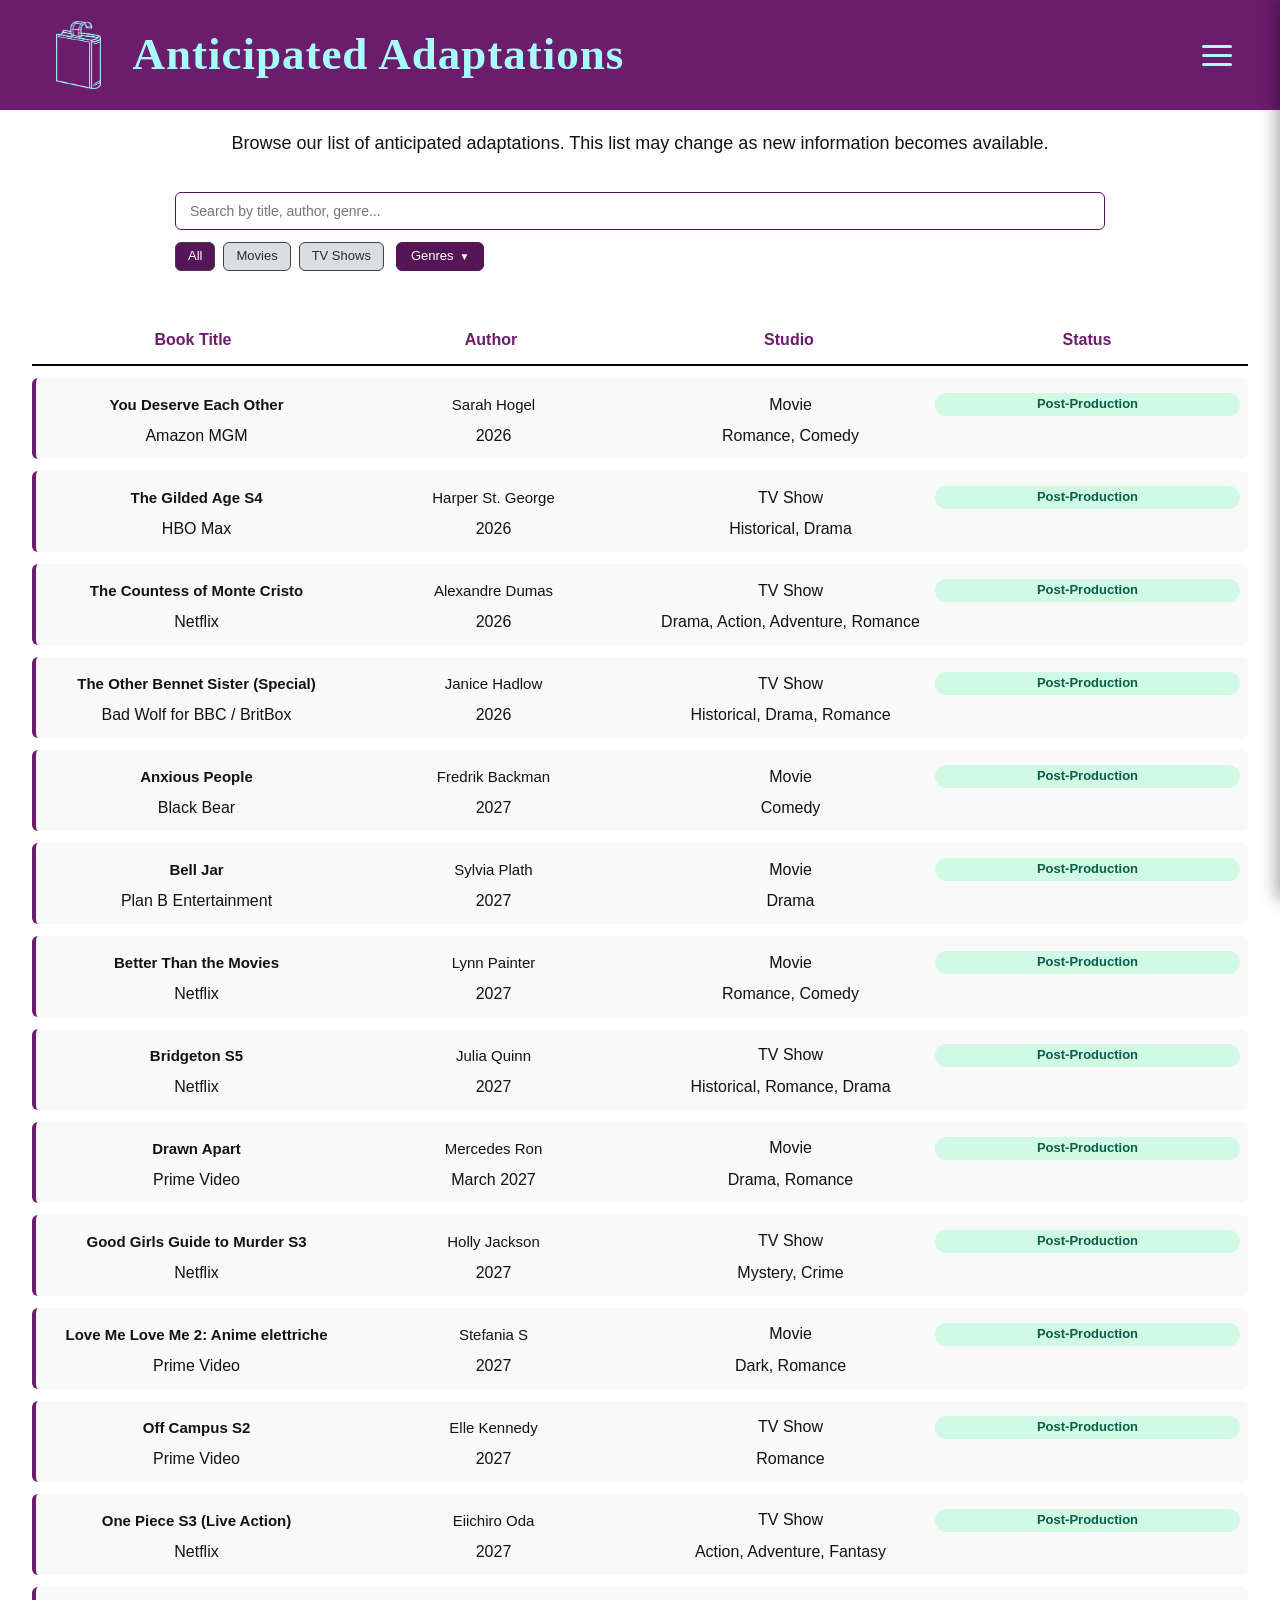
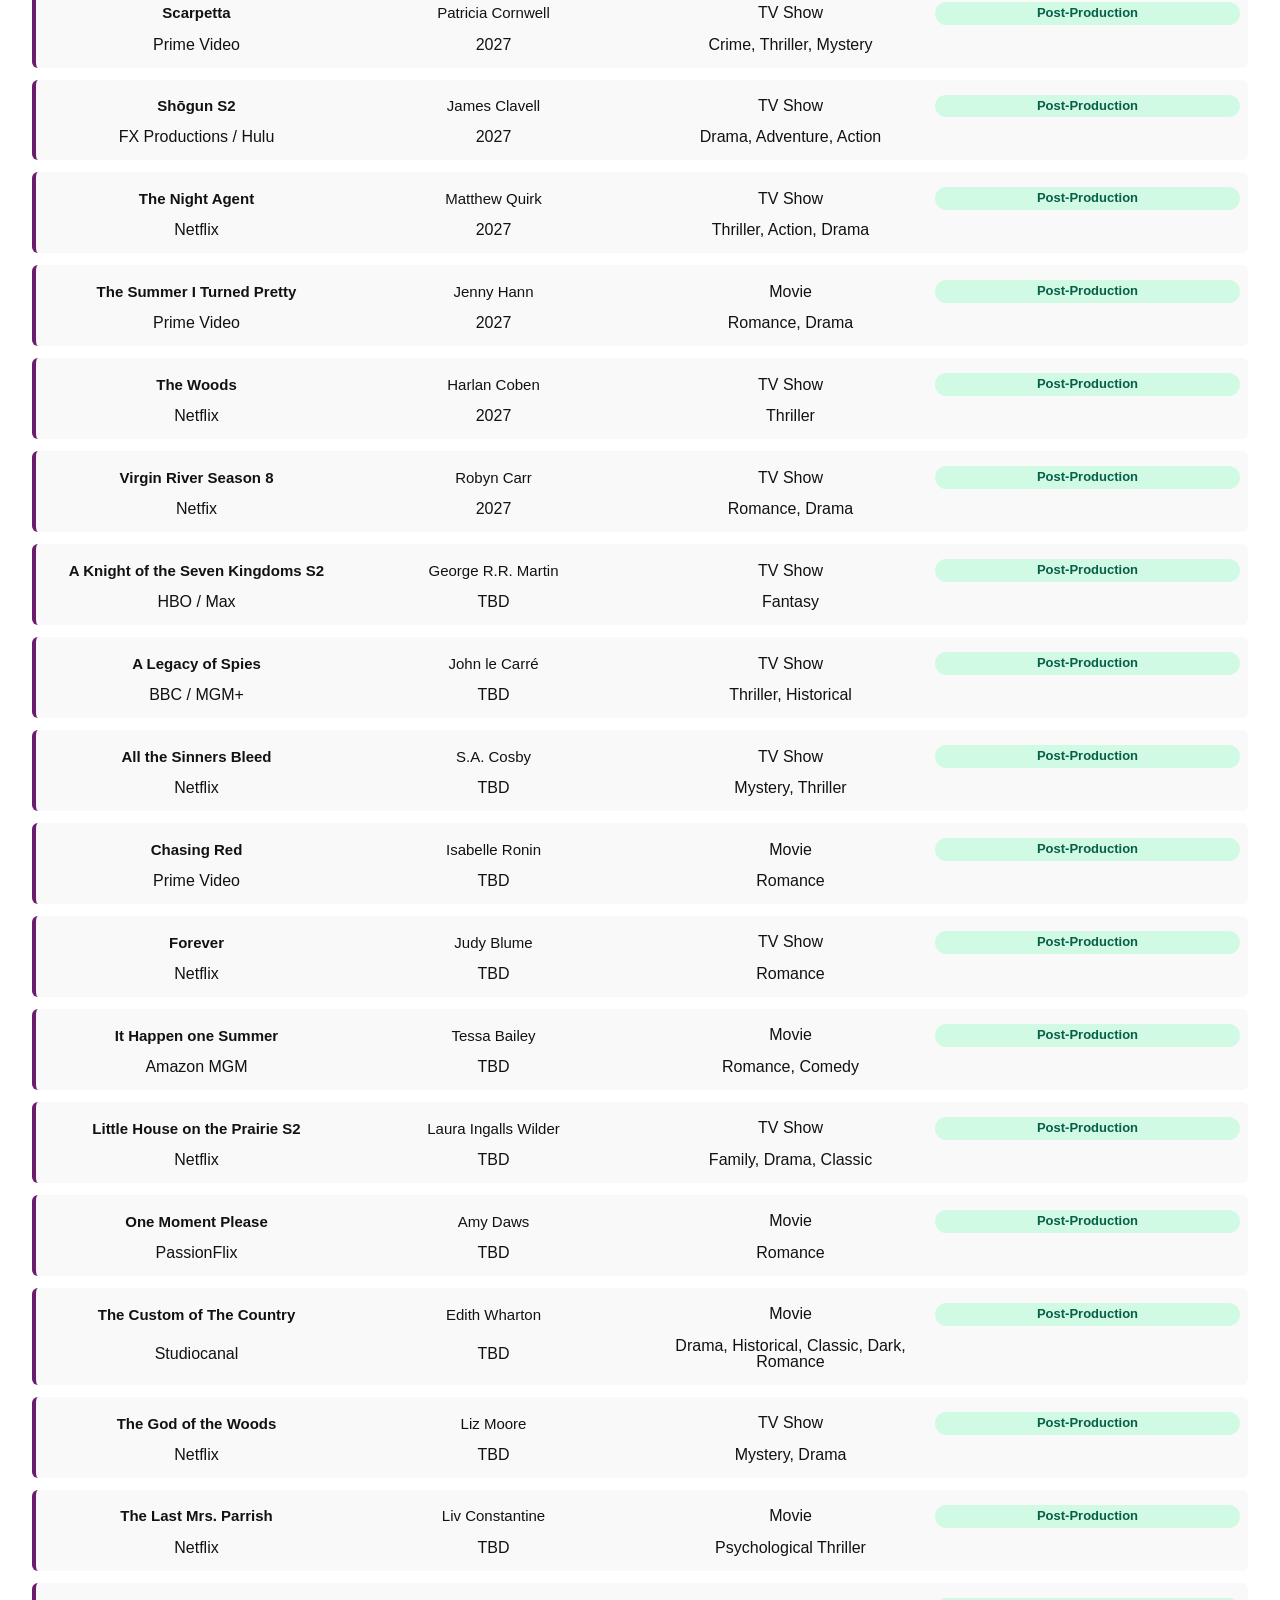
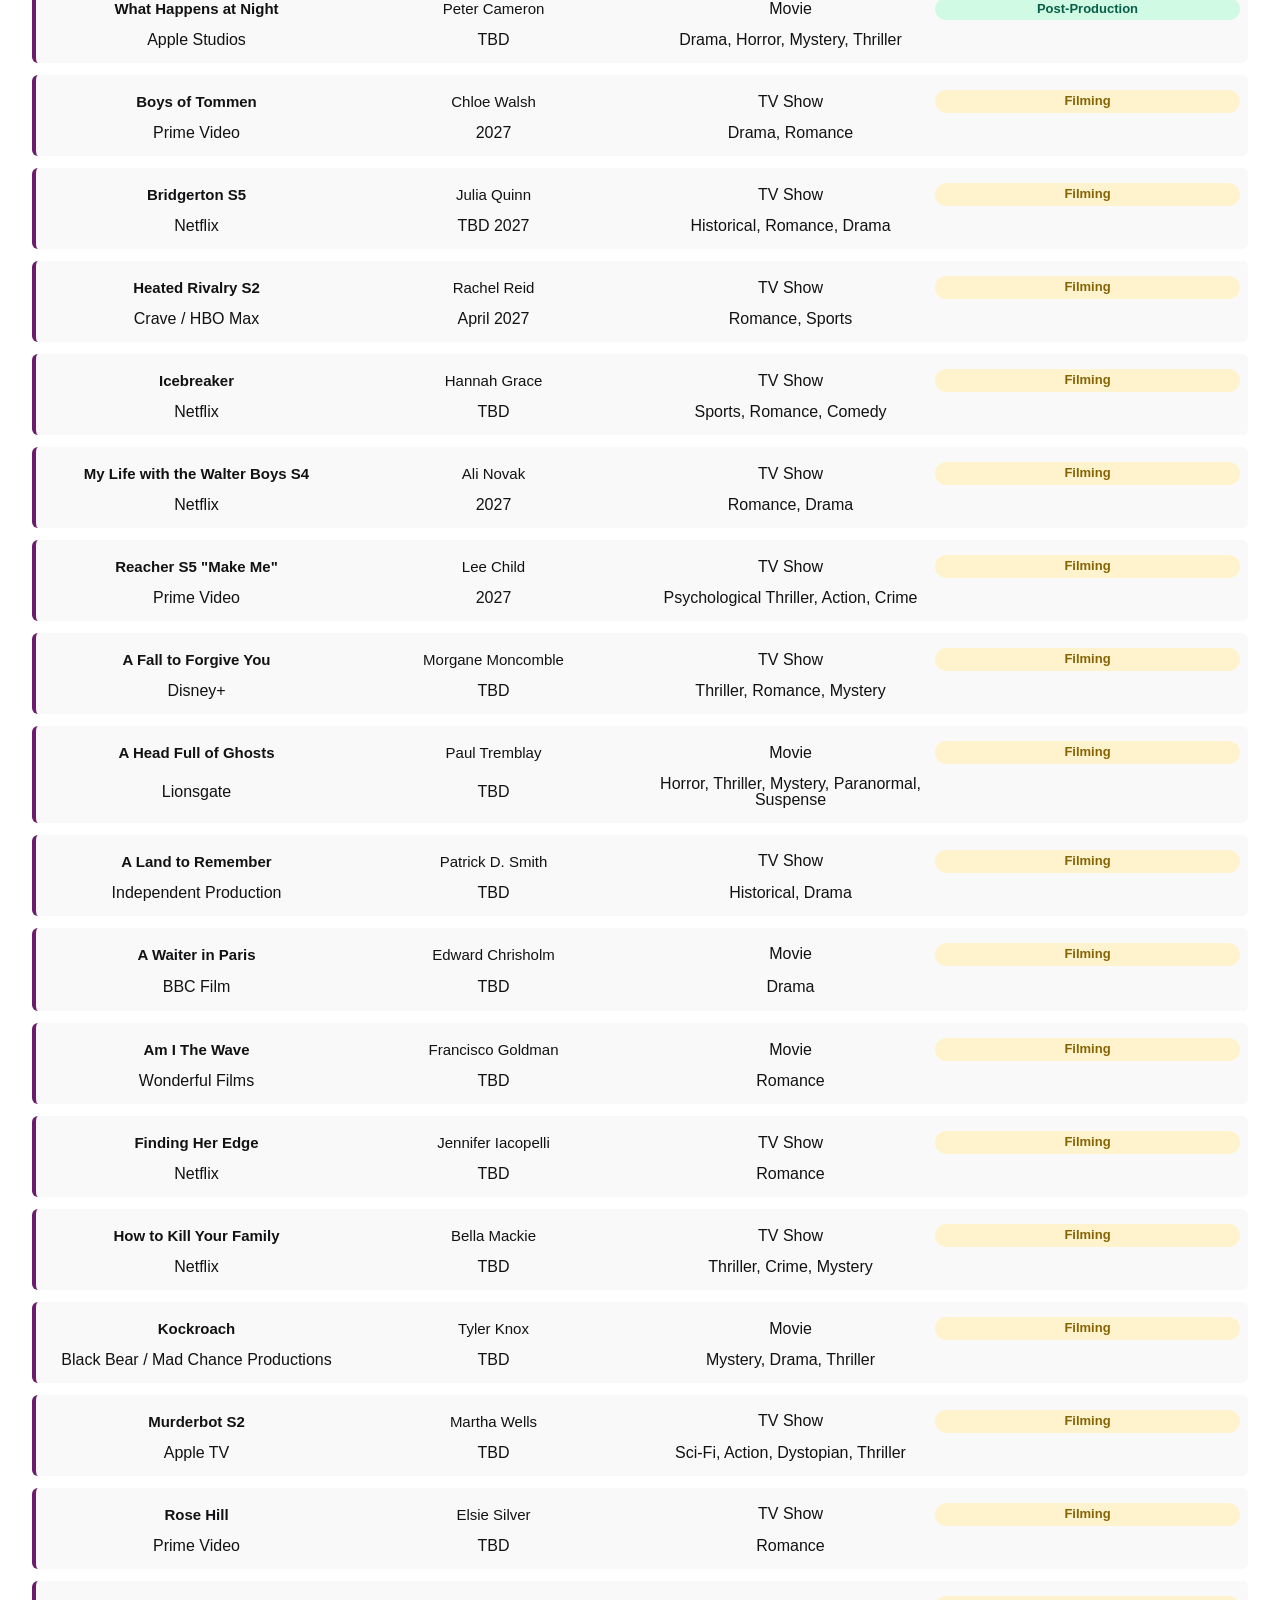
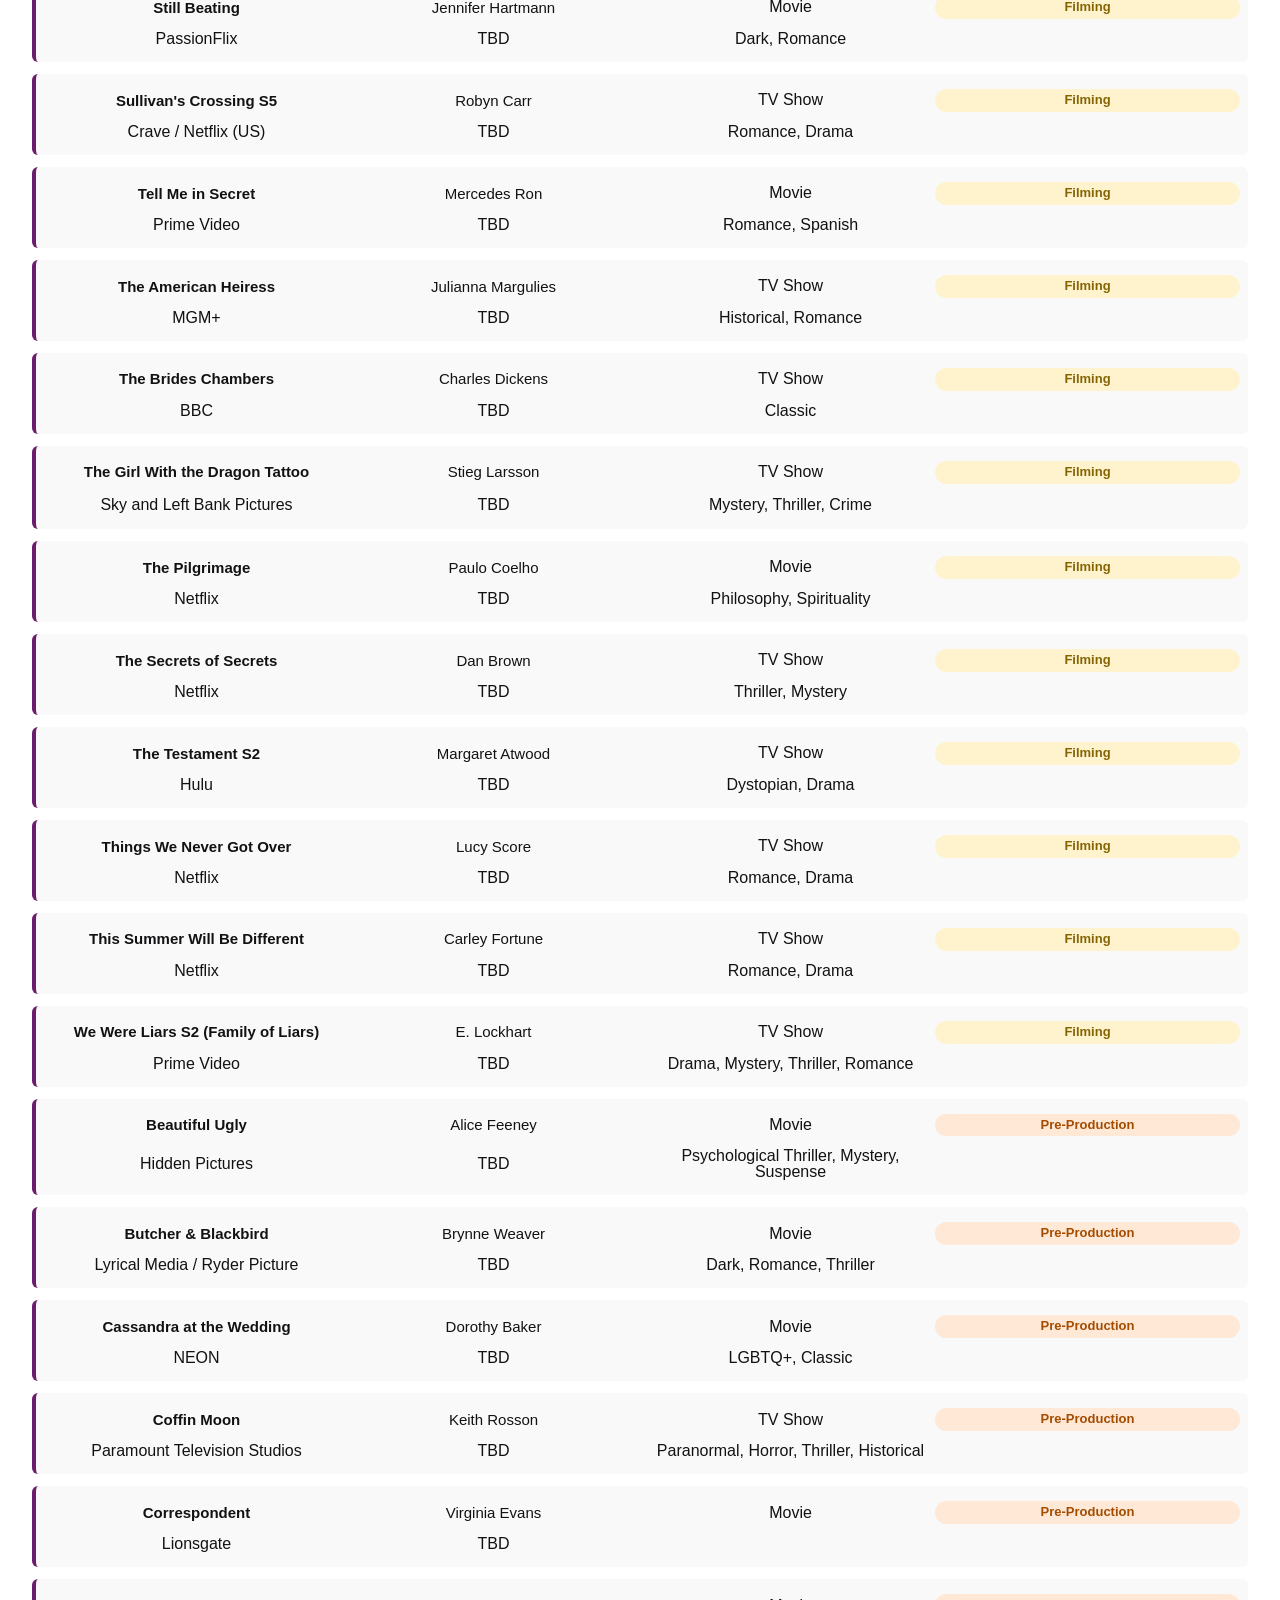
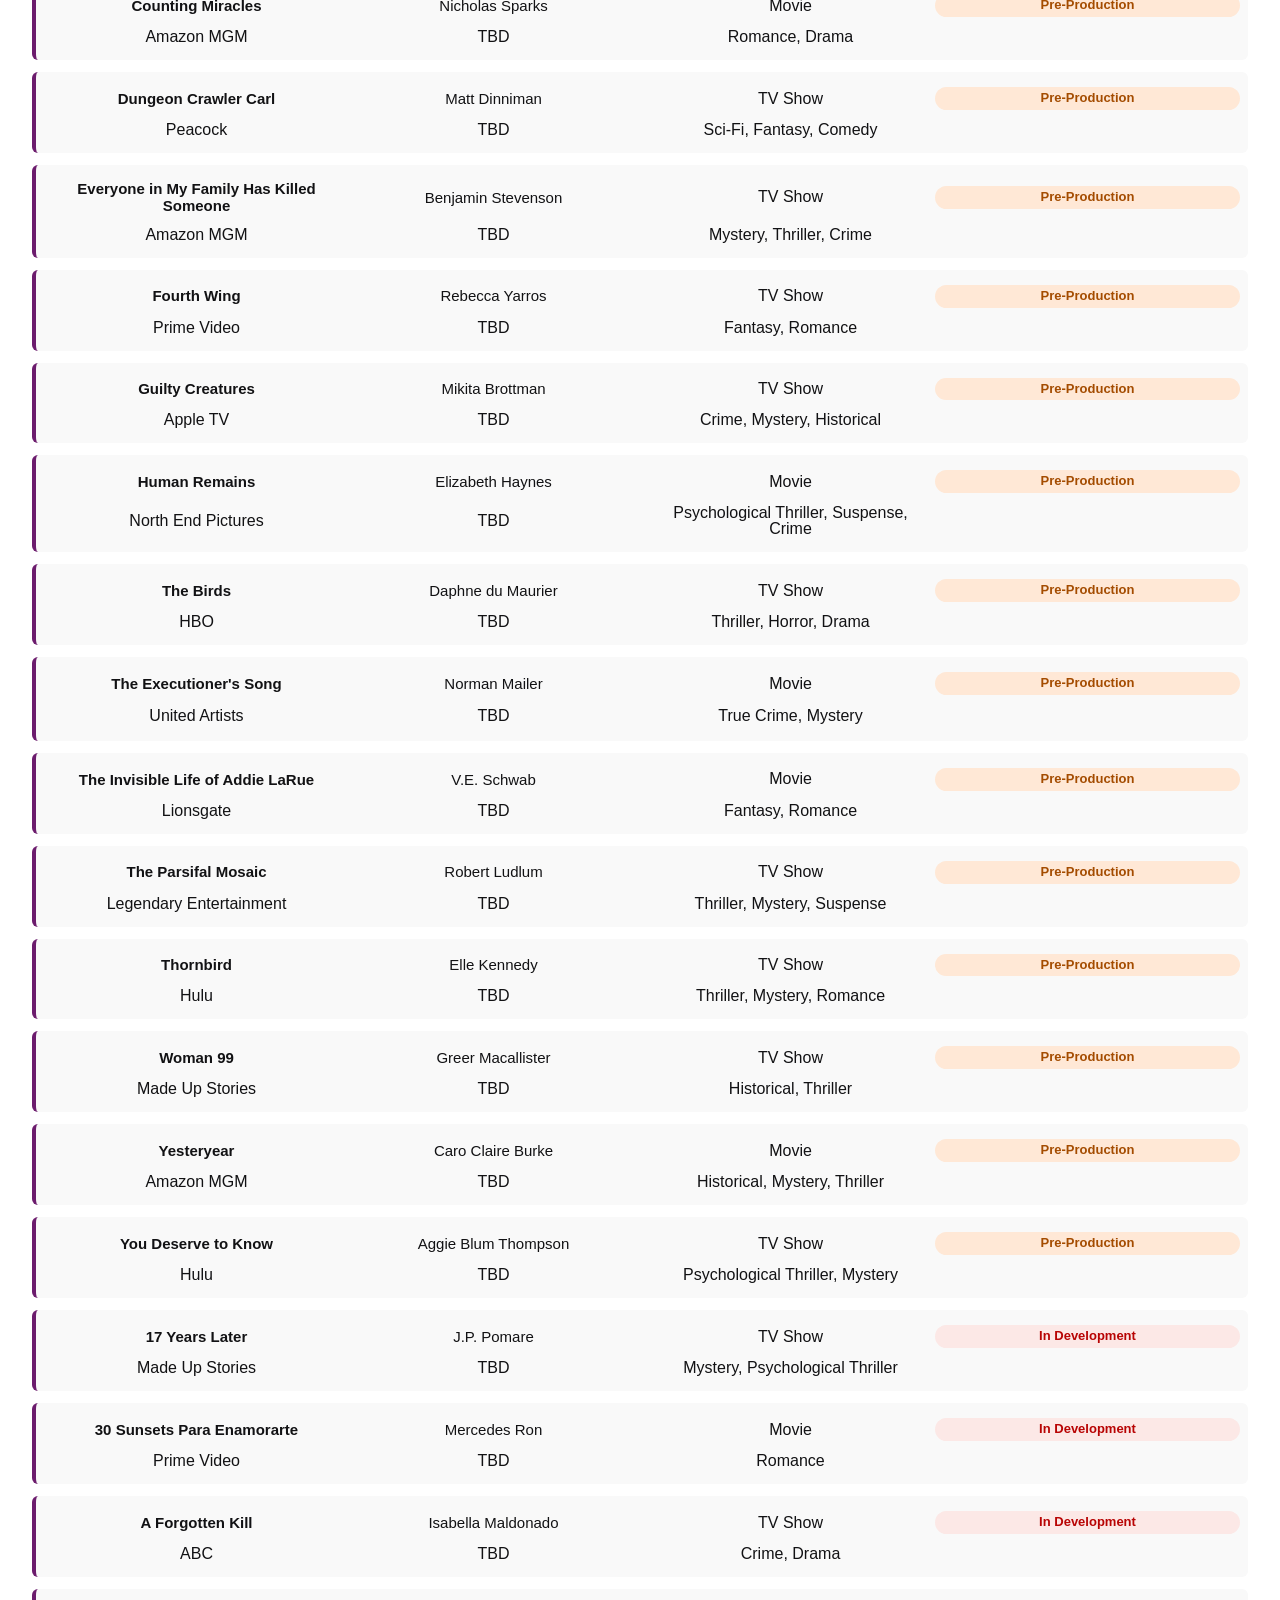
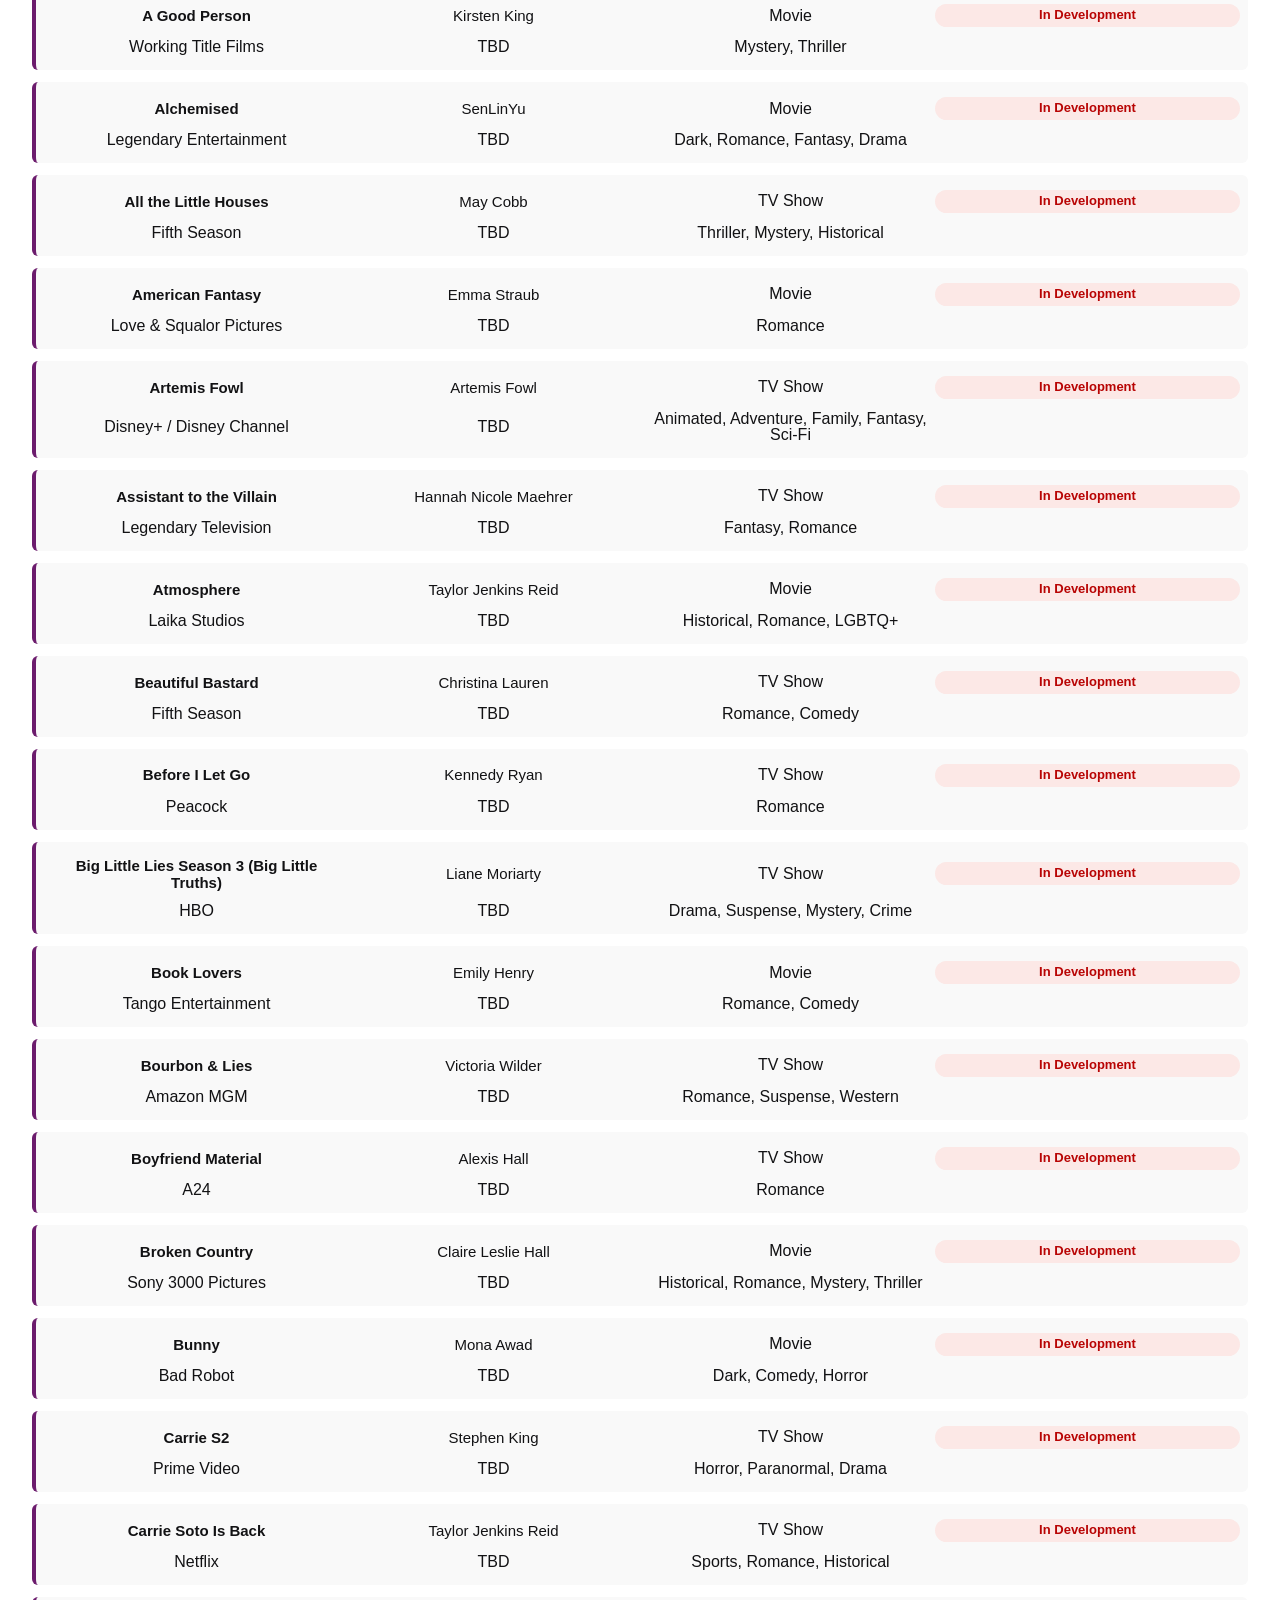
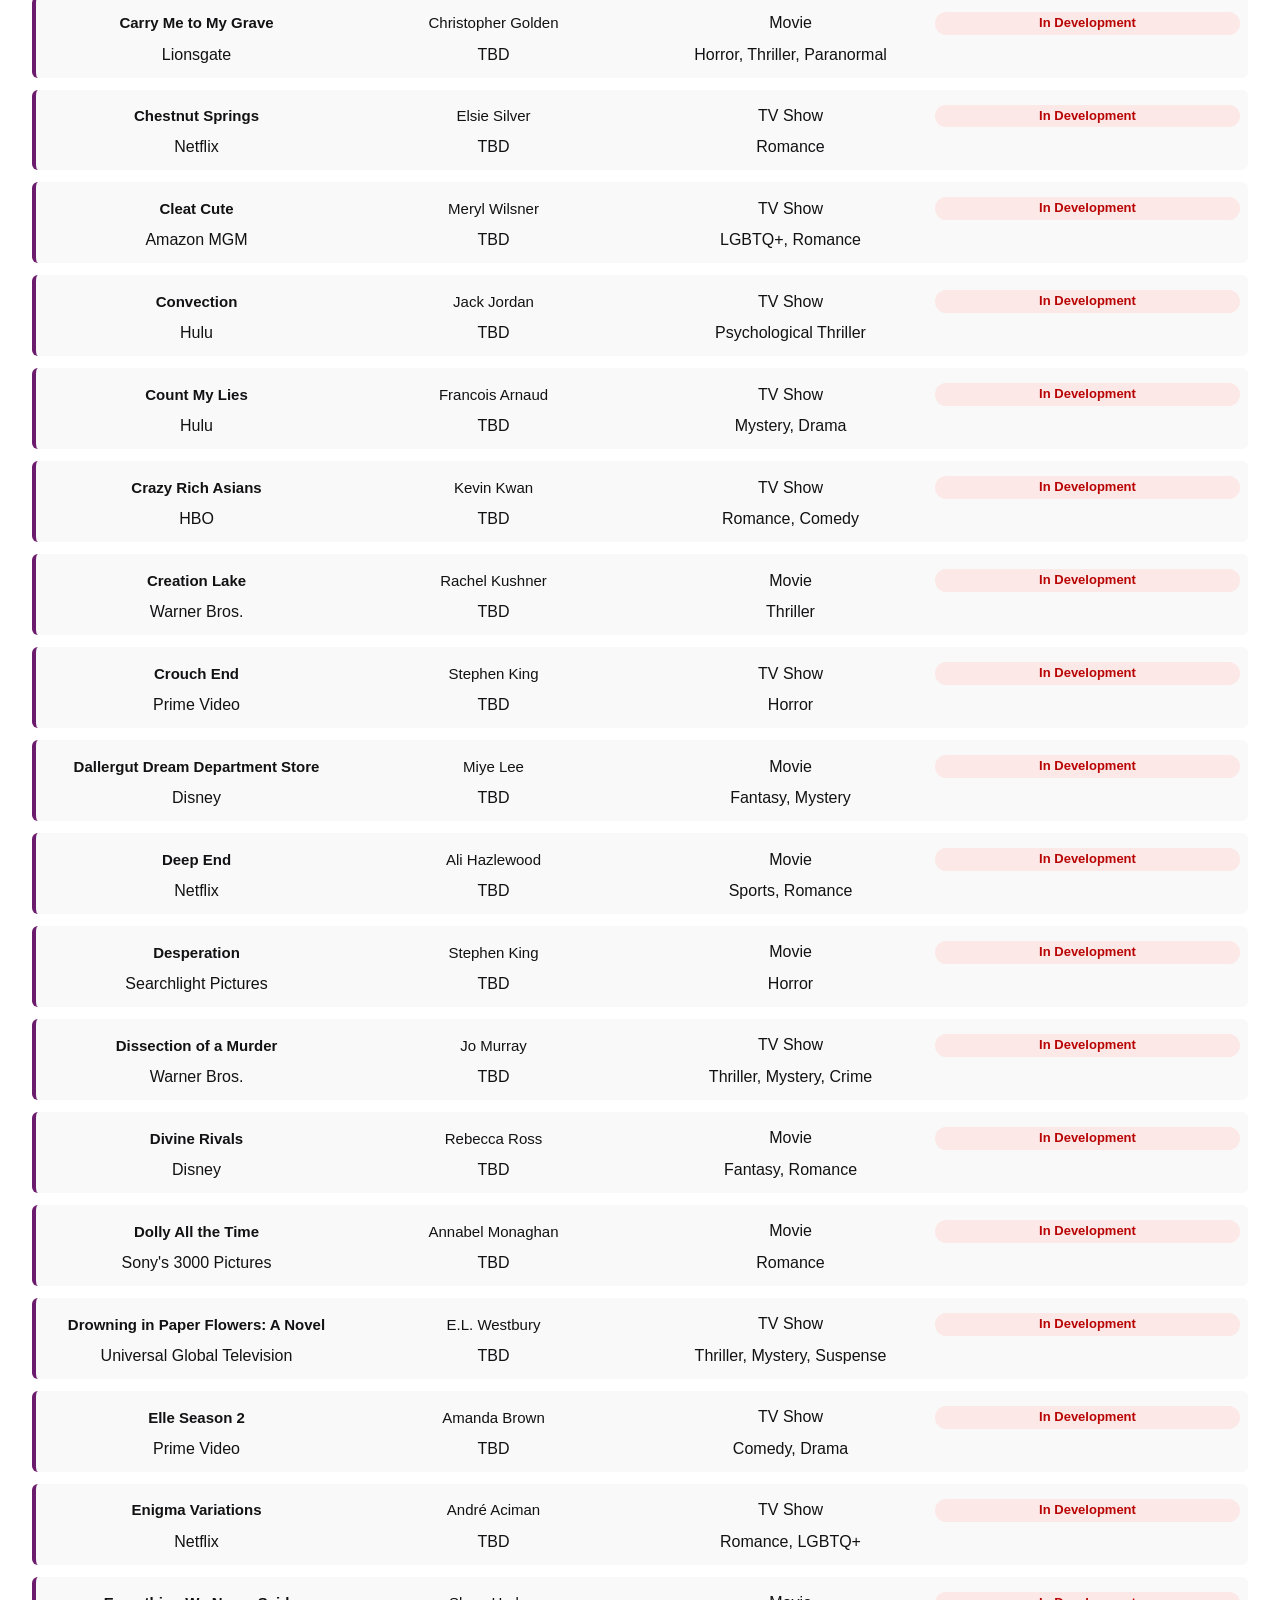
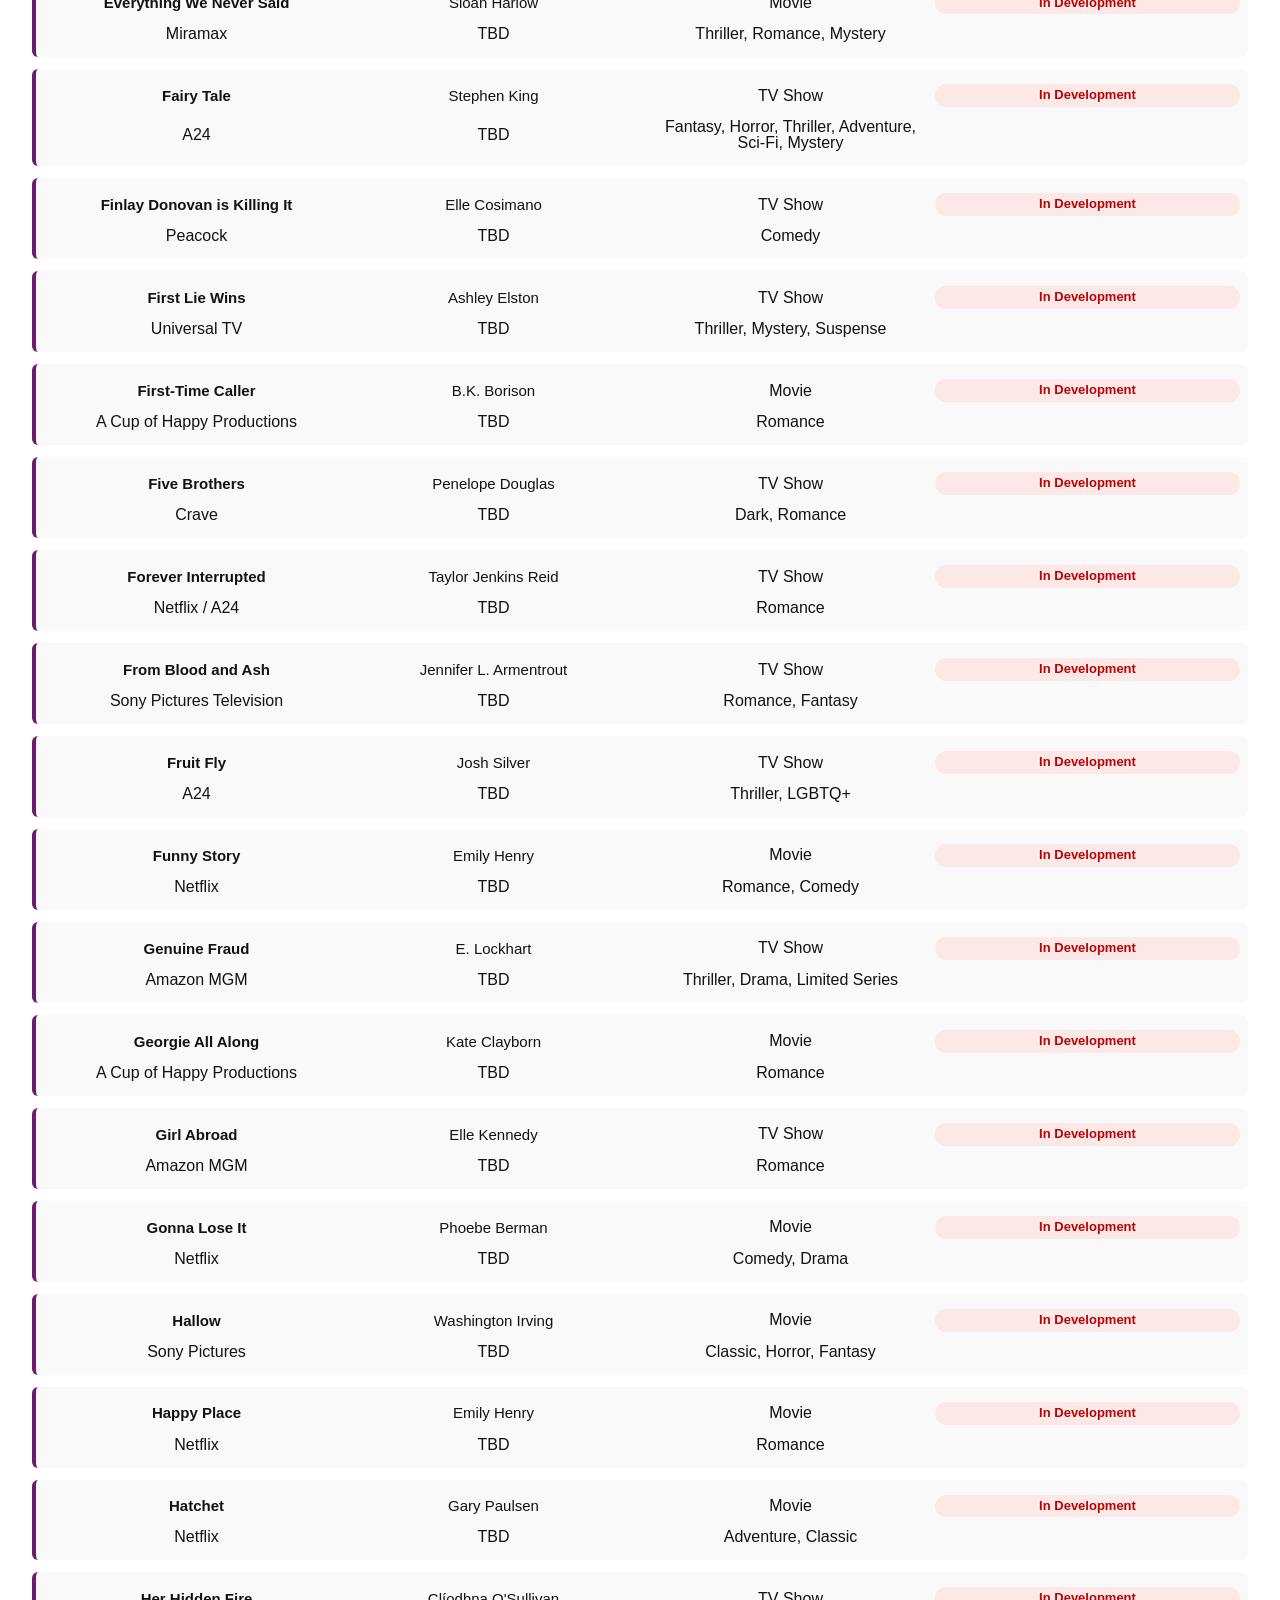
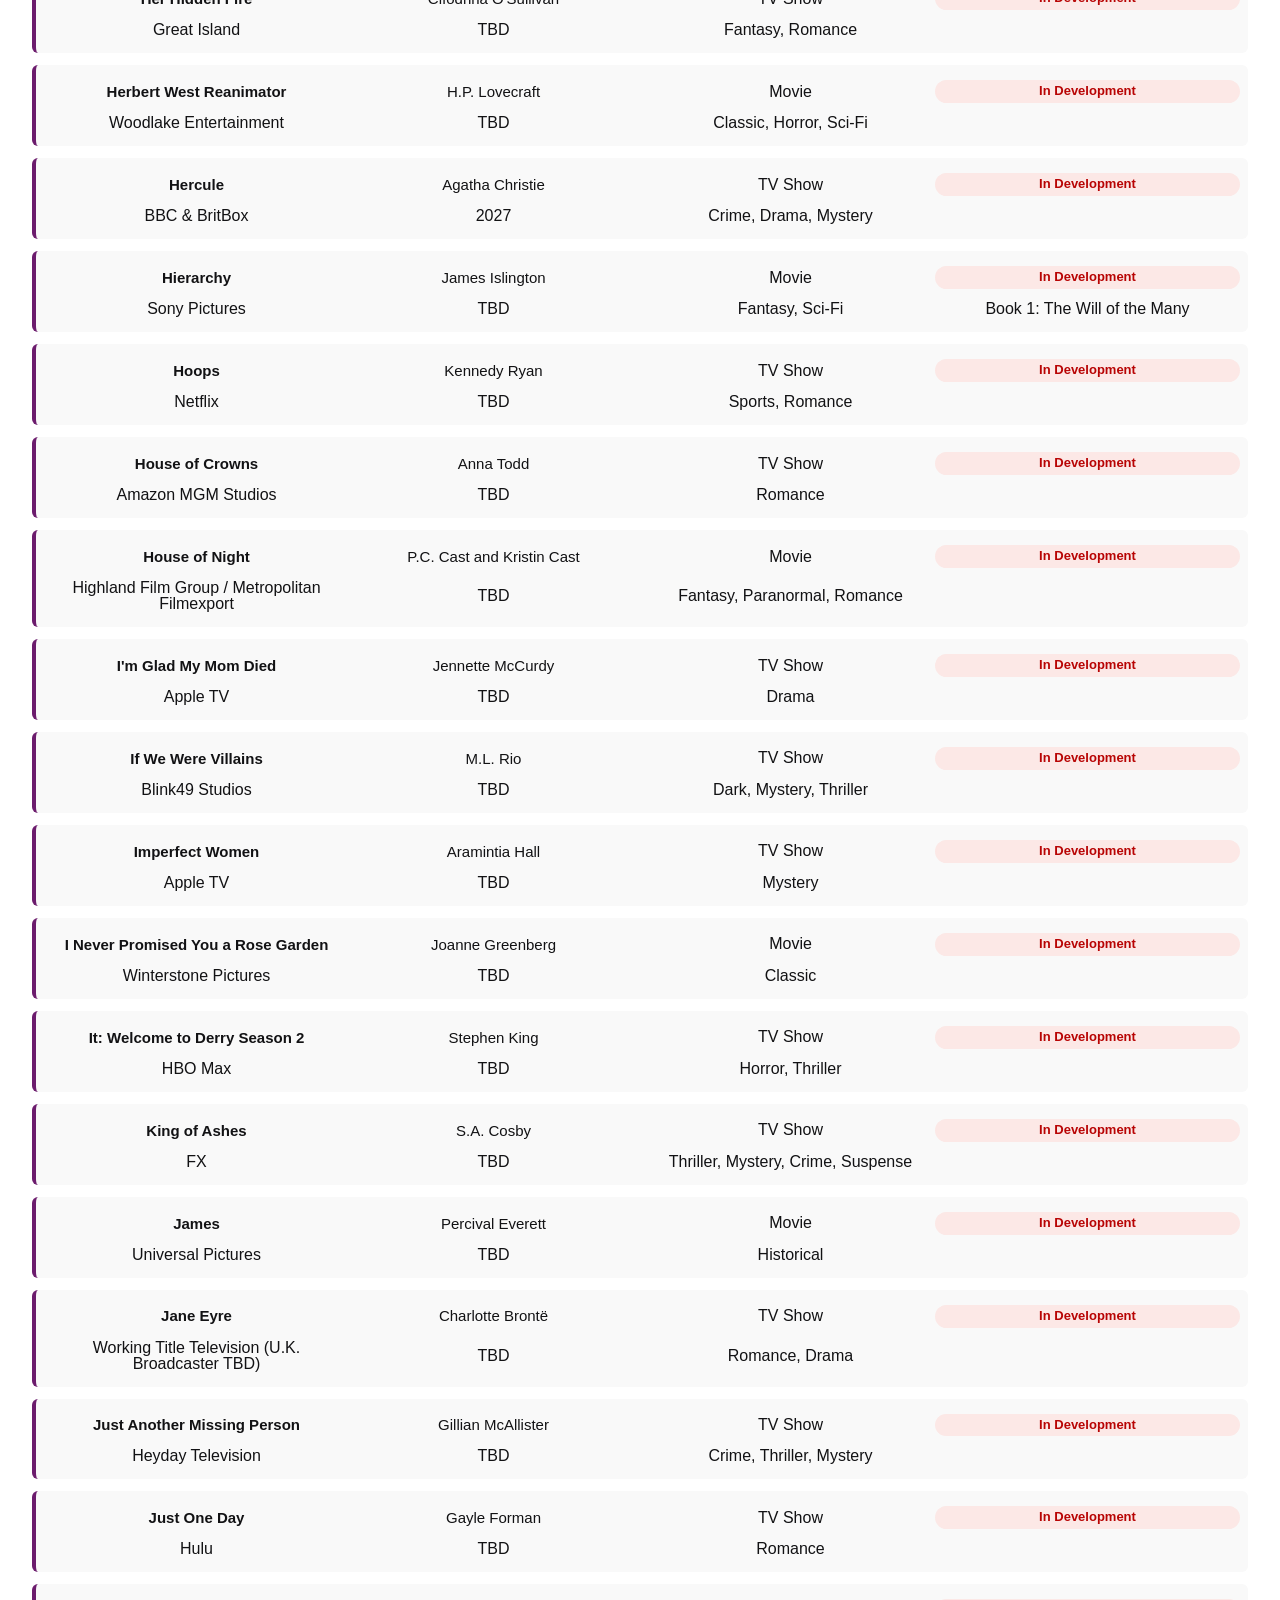
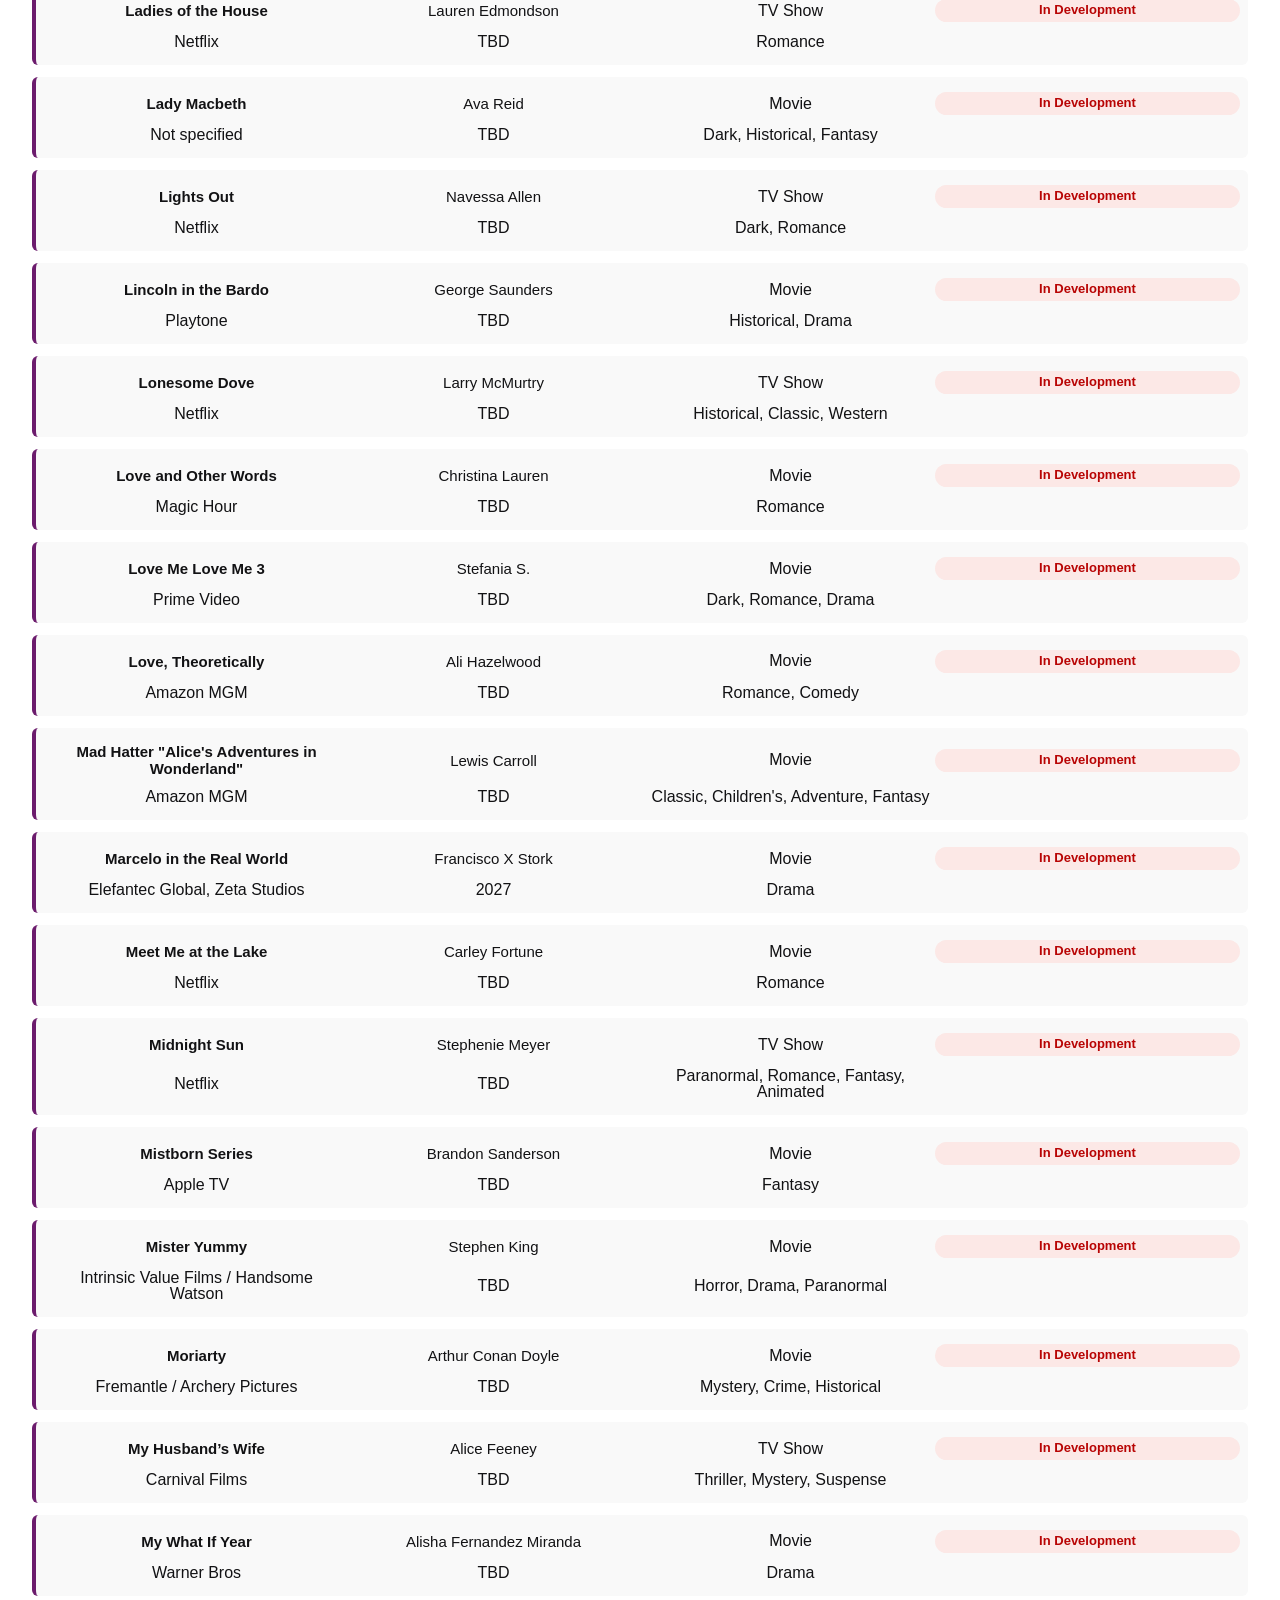
==== anticipated.adaptation.html @ 8386729a "Update development details and social media icons" ====
<!DOCTYPE html>
<html lang="en">
<head>
    <meta charset="UTF-8">
    <meta name="viewport" content="width=device-width, initial-scale=1.0">
    <title>The Page to Screen Archive</title>
    <link rel="stylesheet" href="css/styles.css">
    <link rel="stylesheet" href="css/normalize.css">
    <link rel="icon" type="image/png" href="css/image/storytelling_icon.png">
    <link rel="apple-touch-icon" sizes="180x180" href="css/image/apple-touch-icon.png">
    <link rel="manifest" href="site.webmanifest">
    <meta name="theme-color" content="#6C1C6D">
    
    
        <header class="site_nav">
            <a href="index.html" class="logo_group" aria-label="The Lovely Book Den home">
                <img src="css/image/site_icon.png" alt="book with film strip book mark icon" class="logo_icon">
                <h1>Anticipated Adaptations</h1>
            </a>

        <input type="checkbox" id="menu_toggle" class="menu_checkbox">
    
    <label for="menu_toggle" class="menu_button">
        <span class="hamburger_line"></span>
        <span class="hamburger_line"></span>
        <span class="hamburger_line"></span>
    </label>

        <nav class="main_nav_sidebar">
            <label for="menu_toggle" class="close_button">&times;</label>
            <ul>
                <li><a href="index.html" target="_blank" class="nav_link">The Page to Screen Project</a></li>
                <li><a href="official.dates.html" class="nav_link">Upcoming Adaptations</a></li>
                <li><a href="anticipated.adaptation.html" class="nav_link active">Anticipated Adaptations</a></li>
                <li><a href="submit.form.html" class="nav_link">Submission Form</a></li>
                <li><script type="text/javascript" src="https://cdnjs.buymeacoffee.com/1.0.0/button.prod.min.js" data-name="bmc-button" data-slug="thelovelybookden" data-color="#6C1C6D" data-emoji="🪙"  data-font="Poppins" data-text="Leave a Donation" data-font-color="#ffffff" ></script></li>
            </ul>
        </nav>
    </header>
</head>

<main class="aa_page_wrapper">

<body class="anticipated_page">

<div class="aa_grid">
    <p class="anticipated_description">
        Browse our list of anticipated adaptations. This list may change as new information becomes available.
    </p>

<div class="search_container" style="display: flex; justify-content: center; width: 100%; margin-bottom: 20px;">
    <section class="controls_section" aria-label="Search and filter adaptations">
        <div class="main_controls_row">
            <input type="text" id="unofficial_search" class="search_bar" placeholder="Search by title, author, genre..." aria-label="Search anticipated adaptations">

            <div class="filter_group" data-category="type" aria-label="Filter by adaptation type">
                <button type="button" class="filter_btn active" data-filter="all">All</button>
                <button type="button" class="filter_btn" data-filter="Movie">Movies</button>
                <button type="button" class="filter_btn" data-filter="TV">TV Shows</button>
            </div>

            <button type="button" id="toggleAnticipatedFilters" class="toggle_filters_btn" aria-expanded="false" aria-controls="anticipatedGenrePanel">
                Genres <span class="arrow_icon">▼</span>
            </button>
        </div>

        <div id="anticipatedGenrePanel" class="extra_filters_panel hidden">
            <div class="filter_row">
                <span class="category_label">Genre:</span>
                <div class="filter_group" data-category="genre" id="anticipatedGenreFilters" aria-label="Filter by genre">
                    <button type="button" class="filter_btn active" data-filter="all">Any</button>
                    <button type="button" class="filter_btn" data-filter="Action">Action</button>
                    <button type="button" class="filter_btn" data-filter="Adventure">Adventure</button>
                    <button type="button" class="filter_btn" data-filter="Animated">Animated</button>
                    <button type="button" class="filter_btn" data-filter="Anime">Anime</button>
                    <button type="button" class="filter_btn" data-filter="Children's">Children's</button>
                    <button type="button" class="filter_btn" data-filter="Classic">Classic</button>
                    <button type="button" class="filter_btn" data-filter="Comedy">Comedy</button>
                    <button type="button" class="filter_btn" data-filter="Crime">Crime</button>
                    <button type="button" class="filter_btn" data-filter="Dark">Dark</button>
                    <button type="button" class="filter_btn" data-filter="Drama">Drama</button>
                    <button type="button" class="filter_btn" data-filter="Dystopian">Dystopian</button>
                    <button type="button" class="filter_btn" data-filter="Family">Family</button>
                    <button type="button" class="filter_btn" data-filter="Fantasy">Fantasy</button>
                    <button type="button" class="filter_btn" data-filter="Historical">Historical</button>
                    <button type="button" class="filter_btn" data-filter="Holiday">Holiday</button>
                    <button type="button" class="filter_btn" data-filter="Horror">Horror</button>
                    <button type="button" class="filter_btn" data-filter="Mystery">Mystery</button>
                    <button type="button" class="filter_btn" data-filter="LGBTQ+">LGBTQ+</button>
                    <button type="button" class="filter_btn" data-filter="Paranormal">Paranormal</button>
                    <button type="button" class="filter_btn" data-filter="Psychological Thriller">Psychological Thriller</button>
                    <button type="button" class="filter_btn" data-filter="Romance">Romance</button>
                    <button type="button" class="filter_btn" data-filter="Sci-Fi">Sci-Fi</button>
                    <button type="button" class="filter_btn" data-filter="Sport">Sport</button>
                    <button type="button" class="filter_btn" data-filter="Suspense">Suspense</button>
                    <button type="button" class="filter_btn" data-filter="Thriller">Thriller</button>                    
                    <button type="button" class="filter_btn" data-filter="Western">Western</button>
                    <button type="button" class="filter_btn" data-filter="War">War</button>
                    <button type="button" class="filter_btn" data-filter="International">International</button>
                </div>
            </div>
        </div>
    </section>
</div>

    <div class="database_grid_container">
        <div class="grid_row header_row">
            <div>Book Title</div>
            <div>Author</div>
            <div>Studio</div>
            <div>Status</div>
        </div>

        <!-- POST-PRODUCTION -->

<div class="grid_row data_row">
    <div class="book_title">You Deserve Each Other</div>
    <div class="author_cell">Sarah Hogel</div>
    <div class="cell"><span>Movie</span></div>
    <span class="status_badge badge_green">Post-Production</span>
    <div class="cell platform_cell network_cell"><span>Amazon MGM</span></div>
    <div class="cell platform_cell date_cell"><span>2026</span></div>
    <div class="cell platform_cell genre_cell"><span>Romance, Comedy</span></div>
</div>

<div class="grid_row data_row">
    <div class="book_title">The Gilded Age S4</div>
    <div class="author_cell">Harper St. George</div>
    <div class="cell"><span>TV Show</span></div>
    <span class="status_badge badge_green">Post-Production</span>
    <div class="cell platform_cell network_cell"><span>HBO Max</span></div>
    <div class="cell platform_cell date_cell"><span>2026</span></div>
    <div class="cell platform_cell genre_cell"><span>Historical, Drama</span></div>
</div>

<div class="grid_row data_row">
    <div class="book_title">The Countess of Monte Cristo</div>
    <div class="author_cell">Alexandre Dumas</div>
    <div class="cell"><span>TV Show</span></div>
    <span class="status_badge badge_green">Post-Production</span>
    <div class="cell platform_cell network_cell"><span>Netflix</span></div>
    <div class="cell platform_cell date_cell"><span>2026</span></div>
    <div class="cell platform_cell genre_cell"><span>Drama, Action, Adventure, Romance</span></div>
</div>

<div class="grid_row data_row">
    <div class="book_title">The Other Bennet Sister (Special)</div>
    <div class="author_cell">Janice Hadlow</div>
    <div class="cell"><span>TV Show</span></div>
    <span class="status_badge badge_green">Post-Production</span>
    <div class="cell platform_cell network_cell"><span>Bad Wolf for BBC / BritBox</span></div>
    <div class="cell platform_cell date_cell"><span>2026</span></div>
    <div class="cell platform_cell genre_cell"><span>Historical, Drama, Romance</span></div>
</div>

<div class="grid_row data_row">
    <div class="book_title">Anxious People</div>
    <div class="author_cell">Fredrik Backman</div>
    <div class="cell"><span>Movie</span></div>
    <span class="status_badge badge_green">Post-Production</span>
    <div class="cell platform_cell network_cell"><span>Black Bear</span></div>
    <div class="cell platform_cell date_cell"><span>2027</span></div>
    <div class="cell platform_cell genre_cell"><span>Comedy</span></div>
</div>

<div class="grid_row data_row">
    <div class="book_title">Bell Jar</div>
    <div class="author_cell">Sylvia Plath</div>
    <div class="cell"><span>Movie</span></div>
    <span class="status_badge badge_green">Post-Production</span>
    <div class="cell platform_cell network_cell"><span>Plan B Entertainment</span></div>
    <div class="cell platform_cell date_cell"><span>2027</span></div>
    <div class="cell platform_cell genre_cell"><span>Drama</span></div>
</div>

<div class="grid_row data_row">
    <div class="book_title">Better Than the Movies</div>
    <div class="author_cell">Lynn Painter</div>
    <div class="cell"><span>Movie</span></div>
    <span class="status_badge badge_green">Post-Production</span>
    <div class="cell platform_cell network_cell"><span>Netflix</span></div>
    <div class="cell platform_cell date_cell"><span>2027</span></div>
    <div class="cell platform_cell genre_cell"><span>Romance, Comedy</span></div>
</div>

<div class="grid_row data_row">
    <div class="book_title">Bridgeton S5</div>
    <div class="author_cell">Julia Quinn</div>
    <div class="cell"><span>TV Show</span></div>
    <span class="status_badge badge_green">Post-Production</span>
    <div class="cell platform_cell network_cell"><span>Netflix</span></div>
    <div class="cell platform_cell date_cell"><span>2027</span></div>
    <div class="cell platform_cell genre_cell"><span>Historical, Romance, Drama</span></div>
</div>

<div class="grid_row data_row">
    <div class="book_title">Drawn Apart</div>
    <div class="author_cell">Mercedes Ron</div>
    <div class="cell"><span>Movie</span></div>
    <span class="status_badge badge_green">Post-Production</span>
    <div class="cell platform_cell network_cell"><span>Prime Video</span></div>
    <div class="cell platform_cell date_cell"><span>March 2027</span></div>
    <div class="cell platform_cell genre_cell"><span>Drama, Romance</span></div>
</div>

<div class="grid_row data_row">
    <div class="book_title">Good Girls Guide to Murder S3</div>
    <div class="author_cell">Holly Jackson</div>
    <div class="cell"><span>TV Show</span></div>
    <span class="status_badge badge_green">Post-Production</span>
    <div class="cell platform_cell network_cell"><span>Netflix</span></div>
    <div class="cell platform_cell date_cell"><span>2027</span></div>
    <div class="cell platform_cell genre_cell"><span>Mystery, Crime</span></div>
</div>

<div class="grid_row data_row">
    <div class="book_title">Love Me Love Me 2: Anime elettriche</div>
    <div class="author_cell">Stefania S</div>
    <div class="cell"><span>Movie</span></div>
    <span class="status_badge badge_green">Post-Production</span>
    <div class="cell platform_cell network_cell"><span>Prime Video</span></div>
    <div class="cell platform_cell date_cell"><span>2027</span></div>
    <div class="cell platform_cell genre_cell"><span>Dark, Romance</span></div>
</div>

<div class="grid_row data_row">
    <div class="book_title">Off Campus S2</div>
    <div class="author_cell">Elle Kennedy</div>
    <div class="cell"><span>TV Show</span></div>
    <span class="status_badge badge_green">Post-Production</span>
    <div class="cell platform_cell network_cell"><span>Prime Video</span></div>
    <div class="cell platform_cell date_cell"><span>2027</span></div>
    <div class="cell platform_cell genre_cell"><span>Romance</span></div>
</div>

<div class="grid_row data_row">
    <div class="book_title">One Piece S3 (Live Action)</div>
    <div class="author_cell">Eiichiro Oda</div>
    <div class="cell"><span>TV Show</span></div>
    <span class="status_badge badge_green">Post-Production</span>
    <div class="cell platform_cell network_cell"><span>Netflix</span></div>
    <div class="cell platform_cell date_cell"><span>2027</span></div>
    <div class="cell platform_cell genre_cell"><span>Action, Adventure, Fantasy</span></div>
</div>

<div class="grid_row data_row">
    <div class="book_title">Scarpetta</div>
    <div class="author_cell">Patricia Cornwell</div>
    <div class="cell"><span>TV Show</span></div>
    <span class="status_badge badge_green">Post-Production</span>
    <div class="cell platform_cell network_cell"><span>Prime Video</span></div>
    <div class="cell platform_cell date_cell"><span>2027</span></div>
    <div class="cell platform_cell genre_cell"><span>Crime, Thriller, Mystery</span></div>
</div>

<div class="grid_row data_row">
    <div class="book_title">Shōgun S2</div>
    <div class="author_cell">James Clavell</div>
    <div class="cell"><span>TV Show</span></div>
    <span class="status_badge badge_green">Post-Production</span>
    <div class="cell platform_cell network_cell"><span>FX Productions / Hulu</span></div>
    <div class="cell platform_cell date_cell"><span>2027</span></div>
    <div class="cell platform_cell genre_cell"><span>Drama, Adventure, Action</span></div>
</div>

<div class="grid_row data_row">
    <div class="book_title">The Night Agent</div>
    <div class="author_cell">Matthew Quirk</div>
    <div class="cell"><span>TV Show</span></div>
    <span class="status_badge badge_green">Post-Production</span>
    <div class="cell platform_cell network_cell"><span>Netflix</span></div>
    <div class="cell platform_cell date_cell"><span>2027</span></div>
    <div class="cell platform_cell genre_cell"><span>Thriller, Action, Drama</span></div>
</div>

<div class="grid_row data_row">
    <div class="book_title">The Summer I Turned Pretty</div>
    <div class="author_cell">Jenny Hann</div>
    <div class="cell"><span>Movie</span></div>
    <span class="status_badge badge_green">Post-Production</span>
    <div class="cell platform_cell network_cell"><span>Prime Video</span></div>
    <div class="cell platform_cell date_cell"><span>2027</span></div>
    <div class="cell platform_cell genre_cell"><span>Romance, Drama</span></div>
</div>

<div class="grid_row data_row">
    <div class="book_title">The Woods</div>
    <div class="author_cell">Harlan Coben</div>
    <div class="cell"><span>TV Show</span></div>
    <span class="status_badge badge_green">Post-Production</span>
    <div class="cell platform_cell network_cell"><span>Netflix</span></div>
    <div class="cell platform_cell date_cell"><span>2027</span></div>
    <div class="cell platform_cell genre_cell"><span>Thriller</span></div>
</div>

<div class="grid_row data_row">
    <div class="book_title">Virgin River Season 8</div>
    <div class="author_cell">Robyn Carr</div>
    <div class="cell"><span>TV Show</span></div>
    <span class="status_badge badge_green">Post-Production</span>
    <div class="cell platform_cell network_cell"><span>Netfix</span></div>
    <div class="cell platform_cell date_cell"><span>2027</span></div>
    <div class="cell platform_cell genre_cell"><span>Romance, Drama</span></div>
</div>

<div class="grid_row data_row">
    <div class="book_title">A Knight of the Seven Kingdoms S2</div>
    <div class="author_cell">George R.R. Martin</div>
    <div class="cell"><span>TV Show</span></div>
    <span class="status_badge badge_green">Post-Production</span>
    <div class="cell platform_cell network_cell"><span>HBO / Max</span></div>
    <div class="cell platform_cell date_cell"><span>TBD</span></div>
    <div class="cell platform_cell genre_cell"><span>Fantasy</span></div>
</div>

<div class="grid_row data_row">
    <div class="book_title">A Legacy of Spies</div>
    <div class="author_cell">John le Carré</div>
    <div class="cell"><span>TV Show</span></div>
    <span class="status_badge badge_green">Post-Production</span>
    <div class="cell platform_cell network_cell"><span>BBC / MGM+</span></div>
    <div class="cell platform_cell date_cell"><span>TBD</span></div>
    <div class="cell platform_cell genre_cell"><span>Thriller, Historical</span></div>
</div>

<div class="grid_row data_row">
    <div class="book_title">All the Sinners Bleed</div>
    <div class="author_cell">S.A. Cosby</div>
    <div class="cell"><span>TV Show</span></div>
    <span class="status_badge badge_green">Post-Production</span>
    <div class="cell platform_cell network_cell"><span>Netflix</span></div>
    <div class="cell platform_cell date_cell"><span>TBD</span></div>
    <div class="cell platform_cell genre_cell"><span>Mystery, Thriller</span></div>
</div>

<div class="grid_row data_row">
    <div class="book_title">Chasing Red</div>
    <div class="author_cell">Isabelle Ronin</div>
    <div class="cell"><span>Movie</span></div>
    <span class="status_badge badge_green">Post-Production</span>
    <div class="cell platform_cell network_cell"><span>Prime Video</span></div>
    <div class="cell platform_cell date_cell"><span>TBD</span></div>
    <div class="cell platform_cell genre_cell"><span>Romance</span></div>
</div>

<div class="grid_row data_row">
    <div class="book_title">Forever</div>
    <div class="author_cell">Judy Blume</div>
    <div class="cell"><span>TV Show</span></div>
    <span class="status_badge badge_green">Post-Production</span>
    <div class="cell platform_cell network_cell"><span>Netflix</span></div>
    <div class="cell platform_cell date_cell"><span>TBD</span></div>
    <div class="cell platform_cell genre_cell"><span>Romance</span></div>
</div>

<div class="grid_row data_row">
    <div class="book_title">It Happen one Summer</div>
    <div class="author_cell">Tessa Bailey</div>
    <div class="cell"><span>Movie</span></div>
    <span class="status_badge badge_green">Post-Production</span>
    <div class="cell platform_cell network_cell"><span>Amazon MGM</span></div>
    <div class="cell platform_cell date_cell"><span>TBD</span></div>
    <div class="cell platform_cell genre_cell"><span>Romance, Comedy</span></div>
</div>

<div class="grid_row data_row">
    <div class="book_title">Little House on the Prairie S2</div>
    <div class="author_cell">Laura Ingalls Wilder</div>
    <div class="cell"><span>TV Show</span></div>
    <span class="status_badge badge_green">Post-Production</span>
    <div class="cell platform_cell network_cell"><span>Netflix</span></div>
    <div class="cell platform_cell date_cell"><span>TBD</span></div>
    <div class="cell platform_cell genre_cell"><span>Family, Drama, Classic</span></div>
</div>

<div class="grid_row data_row">
    <div class="book_title">One Moment Please</div>
    <div class="author_cell">Amy Daws</div>
    <div class="cell"><span>Movie</span></div>
    <span class="status_badge badge_green">Post-Production</span>
    <div class="cell platform_cell network_cell"><span>PassionFlix</span></div>
    <div class="cell platform_cell date_cell"><span>TBD</span></div>
    <div class="cell platform_cell genre_cell"><span>Romance</span></div>
</div>


<div class="grid_row data_row">
    <div class="book_title">The Custom of The Country</div>
    <div class="author_cell">Edith Wharton</div>
    <div class="cell"><span>Movie</span></div>
    <span class="status_badge badge_green">Post-Production</span>
    <div class="cell platform_cell network_cell"><span>Studiocanal</span></div>
    <div class="cell platform_cell date_cell"><span>TBD</span></div>
    <div class="cell platform_cell genre_cell"><span>Drama, Historical, Classic, Dark, Romance</span></div>
</div>

<div class="grid_row data_row">
    <div class="book_title">The God of the Woods</div>
    <div class="author_cell">Liz Moore</div>
    <div class="cell"><span>TV Show</span></div>
    <span class="status_badge badge_green">Post-Production</span>
    <div class="cell platform_cell network_cell"><span>Netflix</span></div>
    <div class="cell platform_cell date_cell"><span>TBD</span></div>
    <div class="cell platform_cell genre_cell"><span>Mystery, Drama</span></div>
</div>

<div class="grid_row data_row">
    <div class="book_title">The Last Mrs. Parrish</div>
    <div class="author_cell">Liv Constantine</div>
    <div class="cell"><span>Movie</span></div>
    <span class="status_badge badge_green">Post-Production</span>
    <div class="cell platform_cell network_cell"><span>Netflix</span></div>
    <div class="cell platform_cell date_cell"><span>TBD</span></div>
    <div class="cell platform_cell genre_cell"><span>Psychological Thriller</span></div>
</div>

<div class="grid_row data_row">
    <div class="book_title">What Happens at Night</div>
    <div class="author_cell">Peter Cameron</div>
    <div class="cell"><span>Movie</span></div>
    <span class="status_badge badge_green">Post-Production</span>
    <div class="cell platform_cell network_cell"><span>Apple Studios</span></div>
    <div class="cell platform_cell date_cell"><span>TBD</span></div>
    <div class="cell platform_cell genre_cell"><span>Drama, Horror, Mystery, Thriller</span></div>
</div>
 

        <!-- FILMING -->

<div class="grid_row data_row">
    <div class="book_title">Boys of Tommen</div>
    <div class="author_cell">Chloe Walsh</div>
    <div class="cell"><span>TV Show</span></div>
    <span class="status_badge badge_yellow">Filming</span>
    <div class="cell platform_cell network_cell"><span>Prime Video</span></div>
    <div class="cell platform_cell date_cell"><span>2027</span></div>
    <div class="cell platform_cell genre_cell"><span>Drama, Romance</span></div>
</div>

  <div class="grid_row data_row">
    <div class="book_title">Bridgerton S5</div>
    <div class="author_cell">Julia Quinn</div>
    <div class="cell"><span>TV Show</span></div>
    <span class="status_badge badge_yellow">Filming</span>
    <div class="cell platform_cell network_cell"><span>Netflix</span></div>
    <div class="cell platform_cell date_cell"><span>TBD 2027</span></div>
    <div class="cell platform_cell genre_cell"><span>Historical, Romance, Drama</span></div>
</div>

<div class="grid_row data_row">
    <div class="book_title">Heated Rivalry S2</div>
    <div class="author_cell">Rachel Reid</div>
    <div class="cell"><span>TV Show</span></div>
    <span class="status_badge badge_yellow">Filming</span>
    <div class="cell platform_cell network_cell"><span>Crave / HBO Max</span></div>
    <div class="cell platform_cell date_cell"><span>April 2027</span></div>
    <div class="cell platform_cell genre_cell"><span>Romance, Sports</span></div>
</div>


<div class="grid_row data_row">
    <div class="book_title">Icebreaker</div>
    <div class="author_cell">Hannah Grace</div>
    <div class="cell"><span>TV Show</span></div>
    <span class="status_badge badge_yellow">Filming</span>
    <div class="cell platform_cell network_cell"><span>Netflix</span></div>
    <div class="cell platform_cell date_cell"><span>TBD</span></div>
    <div class="cell platform_cell genre_cell"><span>Sports, Romance, Comedy</span></div>
</div>

<div class="grid_row data_row">
    <div class="book_title">My Life with the Walter Boys S4</div>
    <div class="author_cell">Ali Novak</div>
    <div class="cell"><span>TV Show</span></div>
    <span class="status_badge badge_yellow">Filming</span>
    <div class="cell platform_cell network_cell"><span>Netflix</span></div>
    <div class="cell platform_cell date_cell"><span>2027</span></div>
    <div class="cell platform_cell genre_cell"><span>Romance, Drama</span></div>
</div>

<div class="grid_row data_row">
    <div class="book_title">Reacher S5 "Make Me"</div>
    <div class="author_cell">Lee Child</div>
    <div class="cell"><span>TV Show</span></div>
    <span class="status_badge badge_yellow">Filming</span>
    <div class="cell platform_cell network_cell"><span>Prime Video</span></div>
    <div class="cell platform_cell date_cell"><span>2027</span></div>
    <div class="cell platform_cell genre_cell"><span>Psychological Thriller, Action, Crime</span></div>
</div>

<div class="grid_row data_row">
    <div class="book_title">A Fall to Forgive You</div>
    <div class="author_cell">Morgane Moncomble</div>
    <div class="cell"><span>TV Show</span></div>
    <span class="status_badge badge_yellow">Filming</span>
    <div class="cell platform_cell network_cell"><span>Disney+</span></div>
    <div class="cell platform_cell date_cell"><span>TBD</span></div>
    <div class="cell platform_cell genre_cell"><span>Thriller, Romance, Mystery</span></div>
</div>

<div class="grid_row data_row">
    <div class="book_title">A Head Full of Ghosts</div>
    <div class="author_cell">Paul Tremblay</div>
    <div class="cell"><span>Movie</span></div>
    <span class="status_badge badge_yellow">Filming</span>
    <div class="cell platform_cell network_cell"><span>Lionsgate</span></div>
    <div class="cell platform_cell date_cell"><span>TBD</span></div>
    <div class="cell platform_cell genre_cell"><span>Horror, Thriller, Mystery, Paranormal, Suspense</span></div>
</div>

<div class="grid_row data_row">
    <div class="book_title">A Land to Remember</div>
    <div class="author_cell">Patrick D. Smith</div>
    <div class="cell"><span>TV Show</span></div>
    <span class="status_badge badge_yellow">Filming</span>
    <div class="cell platform_cell network_cell"><span>Independent Production</span></div>
    <div class="cell platform_cell date_cell"><span>TBD</span></div>
    <div class="cell platform_cell genre_cell"><span>Historical, Drama</span></div>
</div>

<div class="grid_row data_row">
    <div class="book_title">A Waiter in Paris</div>
    <div class="author_cell">Edward Chrisholm</div>
    <div class="cell"><span>Movie</span></div>
    <span class="status_badge badge_yellow">Filming</span>
    <div class="cell platform_cell network_cell"><span></span>BBC Film</span></div>
    <div class="cell platform_cell date_cell"><span>TBD</span></div>
    <div class="cell platform_cell genre_cell"><span>Drama</span></div>
</div>

<div class="grid_row data_row">
    <div class="book_title">Am I The Wave </div>
    <div class="author_cell">Francisco Goldman</div>
    <div class="cell"><span>Movie</span></div>
    <span class="status_badge badge_yellow">Filming</span>
    <div class="cell platform_cell network_cell"><span>Wonderful Films</span></div>
    <div class="cell platform_cell date_cell"><span>TBD</span></div>
    <div class="cell platform_cell genre_cell"><span>Romance</span></div>
</div>

<div class="grid_row data_row">
    <div class="book_title">Finding Her Edge</div>
    <div class="author_cell">Jennifer Iacopelli</div>
    <div class="cell"><span>TV Show</span></div>
    <span class="status_badge badge_yellow">Filming</span>
    <div class="cell platform_cell network_cell"><span>Netflix</span></div>
    <div class="cell platform_cell date_cell"><span>TBD</span></div>
    <div class="cell platform_cell genre_cell"><span>Romance</span></div>
</div>

<div class="grid_row data_row">
    <div class="book_title">How to Kill Your Family</div>
    <div class="author_cell">Bella Mackie</div>
    <div class="cell"><span>TV Show</span></div>
    <span class="status_badge badge_yellow">Filming</span>
    <div class="cell platform_cell network_cell"><span>Netflix</span></div>
    <div class="cell platform_cell date_cell"><span>TBD</span></div>
    <div class="cell platform_cell genre_cell"><span>Thriller, Crime, Mystery</span></div>
    <div class="cell platform_cell"><span></span></div>
</div>

<div class="grid_row data_row">
    <div class="book_title">Kockroach</div>
    <div class="author_cell">Tyler Knox</div>
    <div class="cell"><span>Movie</span></div>
    <span class="status_badge badge_yellow">Filming</span>
    <div class="cell platform_cell network_cell"><span>Black Bear / Mad Chance Productions</span></div>
    <div class="cell platform_cell date_cell"><span>TBD</span></div>
    <div class="cell platform_cell genre_cell"><span>Mystery, Drama, Thriller</span></div>
</div>

<div class="grid_row data_row">
    <div class="book_title">Murderbot S2</div>
    <div class="author_cell">Martha Wells</div>
    <div class="cell"><span>TV Show</span></div>
    <span class="status_badge badge_yellow">Filming</span>
    <div class="cell platform_cell network_cell"><span>Apple TV</span></div>
    <div class="cell platform_cell date_cell"><span>TBD</span></div>
    <div class="cell platform_cell genre_cell"><span>Sci-Fi, Action, Dystopian, Thriller</span></div>
</div>

<div class="grid_row data_row">
    <div class="book_title">Rose Hill</div>
    <div class="author_cell">Elsie Silver</div>
    <div class="cell"><span>TV Show</span></div>
    <span class="status_badge badge_yellow">Filming</span>
    <div class="cell platform_cell network_cell"><span>Prime Video</span></div>
    <div class="cell platform_cell date_cell"><span>TBD</span></div>
    <div class="cell platform_cell genre_cell"><span>Romance</span></div>
</div>

<div class="grid_row data_row">
    <div class="book_title">Still Beating</div>
    <div class="author_cell">Jennifer Hartmann</div>
    <div class="cell"><span>Movie</span></div>
    <span class="status_badge badge_yellow">Filming</span>
    <div class="cell platform_cell network_cell"><span>PassionFlix</span></div>
    <div class="cell platform_cell date_cell"><span>TBD</span></div>
    <div class="cell platform_cell genre_cell"><span>Dark, Romance</span></div>
</div>

<div class="grid_row data_row">
    <div class="book_title">Sullivan's Crossing S5</div>
    <div class="author_cell">Robyn Carr</div>
    <div class="cell"><span>TV Show</span></div>
    <span class="status_badge badge_yellow">Filming</span>
    <div class="cell platform_cell network_cell"><span>Crave / Netflix (US)</span></div>
    <div class="cell platform_cell date_cell"><span>TBD</span></div>
    <div class="cell platform_cell genre_cell"><span>Romance, Drama</span></div>
</div>

<div class="grid_row data_row">
    <div class="book_title">Tell Me in Secret</div>
    <div class="author_cell">Mercedes Ron</div>
    <div class="cell"><span>Movie</span></div>
    <span class="status_badge badge_yellow">Filming</span>
    <div class="cell platform_cell network_cell"><span>Prime Video</span></div>
    <div class="cell platform_cell date_cell"><span>TBD</span></div>
    <div class="cell platform_cell genre_cell"><span>Romance, Spanish</span></div>
</div>

<div class="grid_row data_row">
    <div class="book_title">The American Heiress</div>
    <div class="author_cell">Julianna Margulies</div>
    <div class="cell"><span>TV Show</span></div>
    <span class="status_badge badge_yellow">Filming</span>
    <div class="cell platform_cell network_cell"><span>MGM+</span></div>
    <div class="cell platform_cell date_cell"><span>TBD</span></div>
    <div class="cell platform_cell genre_cell"><span>Historical, Romance</span></div>
</div>

<div class="grid_row data_row">
    <div class="book_title">The Brides Chambers</div>
    <div class="author_cell">Charles Dickens</div>
    <div class="cell"><span>TV Show</span></div>
    <span class="status_badge badge_yellow">Filming</span>
    <div class="cell platform_cell network_cell"><span>BBC</span></div>
    <div class="cell platform_cell date_cell"><span>TBD</span></div>
    <div class="cell platform_cell genre_cell"><span>Classic</span></div>
</div>

<div class="grid_row data_row">
    <div class="book_title">The Girl With the Dragon Tattoo</div>
    <div class="author_cell">Stieg Larsson</div>
    <div class="cell"><span>TV Show</span></div>
    <span class="status_badge badge_yellow">Filming</span>
    <div class="cell platform_cell network_cell">Sky and Left Bank Pictures<span></span></div>
    <div class="cell platform_cell date_cell"><span>TBD</span></div>
    <div class="cell platform_cell genre_cell"><span>Mystery, Thriller, Crime</span></div>
</div>

<div class="grid_row data_row">
    <div class="book_title">The Pilgrimage</div>
    <div class="author_cell">Paulo Coelho</div>
    <div class="cell"><span>Movie</span></div>
    <span class="status_badge badge_yellow">Filming</span>
    <div class="cell platform_cell network_cell"><span>Netflix</span></div>
    <div class="cell platform_cell date_cell"><span>TBD</span></div>
    <div class="cell platform_cell genre_cell"><span>Philosophy, Spirituality</span></div>
</div>

<div class="grid_row data_row">
    <div class="book_title">The Secrets of Secrets</div>
    <div class="author_cell">Dan Brown</div>
    <div class="cell"><span>TV Show</span></div>
    <span class="status_badge badge_yellow">Filming</span>
    <div class="cell platform_cell network_cell"><span>Netflix</span></div>
    <div class="cell platform_cell date_cell"><span>TBD</span></div>
    <div class="cell platform_cell genre_cell"><span>Thriller, Mystery</span></div>
</div>

<div class="grid_row data_row">
    <div class="book_title">The Testament S2</div>
    <div class="author_cell">Margaret Atwood</div>
    <div class="cell"><span>TV Show</span></div>
    <span class="status_badge badge_yellow">Filming</span>
    <div class="cell platform_cell network_cell"><span>Hulu</span></div>
    <div class="cell platform_cell date_cell"><span>TBD</span></div>
    <div class="cell platform_cell genre_cell"><span>Dystopian, Drama</span></div>
</div>

<div class="grid_row data_row">
    <div class="book_title">Things We Never Got Over</div>
    <div class="author_cell">Lucy Score</div>
    <div class="cell"><span>TV Show</span></div>
    <span class="status_badge badge_yellow">Filming</span>
    <div class="cell platform_cell network_cell"><span>Netflix</span></div>
    <div class="cell platform_cell date_cell"><span>TBD</span></div>
    <div class="cell platform_cell genre_cell"><span>Romance, Drama</span></div>
    <div class="cell platform_cell"><span></span></div>
</div>

<div class="grid_row data_row">
    <div class="book_title">This Summer Will Be Different</div>
    <div class="author_cell">Carley Fortune</div>
    <div class="cell"><span>TV Show</span></div>
    <span class="status_badge badge_yellow">Filming</span>
    <div class="cell platform_cell network_cell"><span>Netflix</span></div>
    <div class="cell platform_cell date_cell"><span>TBD</span></div>
    <div class="cell platform_cell genre_cell"><span>Romance, Drama</span></div>
</div>

<div class="grid_row data_row">
    <div class="book_title">We Were Liars S2 (Family of Liars)</div>
    <div class="author_cell">E. Lockhart</div>
    <div class="cell"><span>TV Show</span></div>
    <span class="status_badge badge_yellow">Filming</span>
    <div class="cell platform_cell network_cell"><span>Prime Video</span></div>
    <div class="cell platform_cell date_cell"><span>TBD</span></div>
    <div class="cell platform_cell genre_cell"><span>Drama, Mystery, Thriller, Romance</span></div>
</div>

        <!-- PRE-PRODUCTION -->

<div class="grid_row data_row">
    <div class="book_title">Beautiful Ugly</div>
    <div class="author_cell">Alice Feeney</div>
    <div class="cell"><span>Movie</span></div>
    <span class="status_badge badge_orange">Pre-Production</span>
    <div class="cell platform_cell network_cell"><span>Hidden Pictures</span></div>
    <div class="cell platform_cell date_cell"><span>TBD</span></div>
    <div class="cell platform_cell genre_cell"><span>Psychological Thriller, Mystery, Suspense</span></div>
</div>

<div class="grid_row data_row">
    <div class="book_title">Butcher & Blackbird</div>
    <div class="author_cell">Brynne Weaver</div>
    <div class="cell"><span>Movie</span></div>
    <span class="status_badge badge_orange">Pre-Production</span>
    <div class="cell platform_cell network_cell"><span>Lyrical Media / Ryder Picture</span></div>
    <div class="cell platform_cell date_cell"><span>TBD</span></div>
    <div class="cell platform_cell genre_cell"><span>Dark, Romance, Thriller</span></div>
    <div class="cell platform_cell"><span></span></div>
</div>

<div class="grid_row data_row">
    <div class="book_title">Cassandra at the Wedding</div>
    <div class="author_cell">Dorothy Baker</div>
    <div class="cell"><span>Movie</span></div>
    <span class="status_badge badge_orange">Pre-Production</span>
    <div class="cell platform_cell network_cell"><span>NEON</span></div>
    <div class="cell platform_cell date_cell"><span>TBD</span></div>
    <div class="cell platform_cell genre_cell"><span>LGBTQ+, Classic</span></div>
</div>

<div class="grid_row data_row">
    <div class="book_title">Coffin Moon</div>
    <div class="author_cell">Keith Rosson</div>
    <div class="cell"><span>TV Show</span></div>
    <span class="status_badge badge_orange">Pre-Production</span>
    <div class="cell platform_cell network_cell"><span>Paramount Television Studios</span></div>
    <div class="cell platform_cell date_cell"><span>TBD</span></div>
    <div class="cell platform_cell genre_cell"><span>Paranormal, Horror, Thriller, Historical</span></div>
</div>

<div class="grid_row data_row">
    <div class="book_title">Correspondent</div>
    <div class="author_cell">Virginia Evans</div>
    <div class="cell"><span>Movie</span></div>
    <span class="status_badge badge_orange">Pre-Production</span>
    <div class="cell platform_cell network_cell"><span>Lionsgate</span></div>
    <div class="cell platform_cell date_cell"><span>TBD</span></div>
    <div class="cell platform_cell genre_cell"><span></span></div>
    <div class="cell platform_cell"><span></span></div>
</div>

<div class="grid_row data_row">
    <div class="book_title">Counting Miracles</div>
    <div class="author_cell">Nicholas Sparks</div>
    <div class="cell"><span>Movie</span></div>
    <span class="status_badge badge_orange">Pre-Production</span>
    <div class="cell platform_cell network_cell"><span>Amazon MGM</span></div>
    <div class="cell platform_cell date_cell"><span>TBD</span></div>
    <div class="cell platform_cell genre_cell"><span>Romance, Drama</span></div>
</div>

<div class="grid_row data_row">
    <div class="book_title">Dungeon Crawler Carl</div>
    <div class="author_cell">Matt Dinniman</div>
    <div class="cell"><span>TV Show</span></div>
    <span class="status_badge badge_orange">Pre-Production</span>
    <div class="cell platform_cell network_cell"><span>Peacock</span></div>
    <div class="cell platform_cell date_cell"><span>TBD</span></div>
    <div class="cell platform_cell genre_cell"><span>Sci-Fi, Fantasy, Comedy</span></div>
    <div class="cell platform_cell"><span></span></div>
</div>

<div class="grid_row data_row">
    <div class="book_title">Everyone in My Family Has Killed Someone</div>
    <div class="author_cell">Benjamin Stevenson</div>
    <div class="cell"><span>TV Show</span></div>
    <span class="status_badge badge_orange">Pre-Production</span>
    <div class="cell platform_cell network_cell"><span>Amazon MGM</span></div>
    <div class="cell platform_cell date_cell"><span>TBD</span></div>
    <div class="cell platform_cell genre_cell"><span>Mystery, Thriller, Crime</span></div>
    <div class="cell platform_cell"><span></span></div>
</div>

<div class="grid_row data_row">
    <div class="book_title">Fourth Wing</div>
    <div class="author_cell">Rebecca Yarros</div>
    <div class="cell"><span>TV Show</span></div>
    <span class="status_badge badge_orange">Pre-Production</span>
    <div class="cell platform_cell network_cell"><span>Prime Video</span></div>
    <div class="cell platform_cell date_cell"><span>TBD</span></div>
    <div class="cell platform_cell genre_cell"><span>Fantasy, Romance</span></div>
</div>

<div class="grid_row data_row">
    <div class="book_title">Guilty Creatures</div>
    <div class="author_cell">Mikita Brottman</div>
    <div class="cell"><span>TV Show</span></div>
    <span class="status_badge badge_orange">Pre-Production</span>
    <div class="cell platform_cell network_cell"><span>Apple TV</span></div>
    <div class="cell platform_cell date_cell"><span>TBD</span></div>
    <div class="cell platform_cell genre_cell"><span>Crime, Mystery, Historical</span></div>
</div>

<div class="grid_row data_row">
    <div class="book_title">Human Remains</div>
    <div class="author_cell">Elizabeth Haynes</div>
    <div class="cell"><span>Movie</span></div>
    <span class="status_badge badge_orange">Pre-Production</span>
    <div class="cell platform_cell network_cell"><span>North End Pictures</span></div>
    <div class="cell platform_cell date_cell"><span>TBD</span></div>
    <div class="cell platform_cell genre_cell"><span>Psychological Thriller, Suspense, Crime</span></div>
</div>

<div class="grid_row data_row">
    <div class="book_title">The Birds</div>
    <div class="author_cell">Daphne du Maurier</div>
    <div class="cell"><span>TV Show</span></div>
    <span class="status_badge badge_orange">Pre-Production</span>
    <div class="cell platform_cell network_cell"><span>HBO</span></div>
    <div class="cell platform_cell date_cell"><span>TBD</span></div>
    <div class="cell platform_cell genre_cell"><span>Thriller, Horror, Drama</span></div>
</div>

<div class="grid_row data_row">
    <div class="book_title">The Executioner's Song</div>
    <div class="author_cell">Norman Mailer</div>
    <div class="cell"><span>Movie</span></div>
    <span class="status_badge badge_orange">Pre-Production</span>
    <div class="cell platform_cell network_cell"><span></span>United Artists</span></div>
    <div class="cell platform_cell date_cell"><span>TBD</span></div>
    <div class="cell platform_cell genre_cell"><span>True Crime, Mystery</span></div>
</div>

<div class="grid_row data_row">
    <div class="book_title">The Invisible Life of Addie LaRue</div>
    <div class="author_cell">V.E. Schwab</div>
    <div class="cell"><span>Movie</span></div>
    <span class="status_badge badge_orange">Pre-Production</span>
    <div class="cell platform_cell network_cell"><span>Lionsgate</span></div>
    <div class="cell platform_cell date_cell"><span>TBD</span></div>
    <div class="cell platform_cell genre_cell"><span>Fantasy, Romance</span></div>
</div>

<div class="grid_row data_row">
    <div class="book_title">The Parsifal Mosaic</div>
    <div class="author_cell">Robert Ludlum</div>
    <div class="cell"><span>TV Show</span></div>
    <span class="status_badge badge_orange">Pre-Production</span>
    <div class="cell platform_cell network_cell"><span>Legendary Entertainment</span></div>
    <div class="cell platform_cell date_cell"><span>TBD</span></div>
    <div class="cell platform_cell genre_cell"><span>Thriller, Mystery, Suspense</span></div>
</div>


<div class="grid_row data_row">
    <div class="book_title">Thornbird</div>
    <div class="author_cell">Elle Kennedy</div>
    <div class="cell"><span>TV Show</span></div>
    <span class="status_badge badge_orange">Pre-Production</span>
    <div class="cell platform_cell network_cell"><span>Hulu</span></div>
    <div class="cell platform_cell date_cell"><span>TBD</span></div>
    <div class="cell platform_cell genre_cell"><span>Thriller, Mystery, Romance</span></div>
</div>

<div class="grid_row data_row">
    <div class="book_title">Woman 99</div>
    <div class="author_cell">Greer Macallister</div>
    <div class="cell"><span>TV Show</span></div>
    <span class="status_badge badge_orange">Pre-Production</span>
    <div class="cell platform_cell network_cell"><span>Made Up Stories</span></div>
    <div class="cell platform_cell date_cell"><span>TBD</span></div>
    <div class="cell platform_cell genre_cell"><span>Historical, Thriller</span></div>
</div>

<div class="grid_row data_row">
    <div class="book_title">Yesteryear</div>
    <div class="author_cell">Caro Claire Burke</div>
    <div class="cell"><span>Movie</span></div>
    <span class="status_badge badge_orange">Pre-Production</span>
    <div class="cell platform_cell network_cell"><span>Amazon MGM</span></div>
    <div class="cell platform_cell date_cell"><span>TBD</span></div>
    <div class="cell platform_cell genre_cell"><span>Historical, Mystery, Thriller</span></div>
    <div class="cell platform_cell"><span></span></div>
</div>


<div class="grid_row data_row">
    <div class="book_title">You Deserve to Know</div>
    <div class="author_cell">Aggie Blum Thompson</div>
    <div class="cell"><span>TV Show</span></div>
    <span class="status_badge badge_orange">Pre-Production</span>
    <div class="cell platform_cell network_cell"><span>Hulu</span></div>
    <div class="cell platform_cell date_cell"><span>TBD</span></div>
    <div class="cell platform_cell genre_cell"><span>Psychological Thriller, Mystery</span></div>
</div>

        <!-- IN DEVELOPMENT -->

<div class="grid_row data_row">
    <div class="book_title">17 Years Later</div>
    <div class="author_cell">J.P. Pomare</div>
    <div class="cell"><span>TV Show</span></div>
    <span class="status_badge badge_red">In Development</span>
    <div class="cell platform_cell network_cell"><span>Made Up Stories</span></div>
    <div class="cell platform_cell date_cell"><span>TBD</span></div>
    <div class="cell platform_cell genre_cell"><span>Mystery, Psychological Thriller</span></div>
    <div class="cell platform_cell"><span></span></div>
</div>

<div class="grid_row data_row">
    <div class="book_title">30 Sunsets Para Enamorarte</div>
    <div class="author_cell">Mercedes Ron</div>
    <div class="cell"><span>Movie</span></div>
    <span class="status_badge badge_red">In Development</span>
    <div class="cell platform_cell network_cell"><span>Prime Video</span></div>
    <div class="cell platform_cell date_cell"><span>TBD</span></div>
    <div class="cell platform_cell genre_cell"><span>Romance</span></div>
    <div class="cell platform_cell"><span></span></div>
</div>

<div class="grid_row data_row">
    <div class="book_title">A Forgotten Kill</div>
    <div class="author_cell">Isabella Maldonado</div>
    <div class="cell"><span>TV Show</span></div>
    <span class="status_badge badge_red">In Development</span>
    <div class="cell platform_cell network_cell"><span>ABC</span></div>
    <div class="cell platform_cell date_cell"><span>TBD</span></div>
    <div class="cell platform_cell genre_cell"><span>Crime, Drama</span></div>
    <div class="cell platform_cell"><span></span></div>
</div>

<div class="grid_row data_row">
    <div class="book_title">A Good Person</div>
    <div class="author_cell">Kirsten King</div>
    <div class="cell"><span>Movie</span></div>
    <span class="status_badge badge_red">In Development</span>
    <div class="cell platform_cell network_cell"><span>Working Title Films</span></div>
    <div class="cell platform_cell date_cell"><span>TBD</span></div>
    <div class="cell platform_cell genre_cell"><span>Mystery, Thriller</span></div>
    <div class="cell platform_cell"><span></span></div>
</div>

<div class="grid_row data_row">
    <div class="book_title">Alchemised</div>
    <div class="author_cell">SenLinYu</div>
    <div class="cell"><span>Movie</span></div>
    <span class="status_badge badge_red">In Development</span>
    <div class="cell platform_cell network_cell"><span>Legendary Entertainment</span></div>
    <div class="cell platform_cell date_cell"><span>TBD</span></div>
    <div class="cell platform_cell genre_cell"><span>Dark, Romance, Fantasy, Drama</span></div>
    <div class="cell platform_cell"><span></span></div>
</div>

<div class="grid_row data_row">
    <div class="book_title">All the Little Houses</div>
    <div class="author_cell">May Cobb</div>
    <div class="cell"><span>TV Show</span></div>
    <span class="status_badge badge_red">In Development</span>
    <div class="cell platform_cell network_cell"><span>Fifth Season</span></div>
    <div class="cell platform_cell date_cell"><span>TBD</span></div>
    <div class="cell platform_cell genre_cell"><span>Thriller, Mystery, Historical</span></div>
    <div class="cell platform_cell"><span></span></div>
</div>

<div class="grid_row data_row">
    <div class="book_title">American Fantasy</div>
    <div class="author_cell">Emma Straub</div>
    <div class="cell"><span>Movie</span></div>
    <span class="status_badge badge_red">In Development</span>
    <div class="cell platform_cell network_cell"><span>Love &amp; Squalor Pictures</span></div>
    <div class="cell platform_cell date_cell"><span>TBD</span></div>
    <div class="cell platform_cell genre_cell"><span>Romance</span></div>
    <div class="cell platform_cell"><span></span></div>
</div>

<div class="grid_row data_row">
    <div class="book_title">Artemis Fowl</div>
    <div class="author_cell">Artemis Fowl</div>
    <div class="cell"><span>TV Show</span></div>
    <span class="status_badge badge_red">In Development</span>
    <div class="cell platform_cell network_cell"><span>Disney+ / Disney Channel</span></div>
    <div class="cell platform_cell date_cell"><span>TBD</span></div>
    <div class="cell platform_cell genre_cell"><span>Animated, Adventure, Family, Fantasy, Sci-Fi</span></div>
    <div class="cell platform_cell"><span></span></div>
</div>

<div class="grid_row data_row">
    <div class="book_title">Assistant to the Villain</div>
    <div class="author_cell">Hannah Nicole Maehrer</div>
    <div class="cell"><span>TV Show</span></div>
    <span class="status_badge badge_red">In Development</span>
    <div class="cell platform_cell network_cell"><span>Legendary Television</span></div>
    <div class="cell platform_cell date_cell"><span>TBD</span></div>
    <div class="cell platform_cell genre_cell"><span>Fantasy, Romance</span></div>
    <div class="cell platform_cell"><span></span></div>
</div>

<div class="grid_row data_row">
    <div class="book_title">Atmosphere</div>
    <div class="author_cell">Taylor Jenkins Reid</div>
    <div class="cell"><span>Movie</span></div>
    <span class="status_badge badge_red">In Development</span>
    <div class="cell platform_cell network_cell"><span>Laika Studios</span></div>
    <div class="cell platform_cell date_cell"><span>TBD</span></div>
    <div class="cell platform_cell genre_cell"><span>Historical, Romance, LGBTQ+</span></div>
    <div class="cell platform_cell"><span></span></div>
</div>

<div class="grid_row data_row">
    <div class="book_title">Beautiful Bastard</div>
    <div class="author_cell">Christina Lauren</div>
    <div class="cell"><span>TV Show</span></div>
    <span class="status_badge badge_red">In Development</span>
    <div class="cell platform_cell network_cell"><span>Fifth Season</span></div>
    <div class="cell platform_cell date_cell"><span>TBD</span></div>
    <div class="cell platform_cell genre_cell"><span>Romance, Comedy</span></div>
    <div class="cell platform_cell"><span></span></div>
</div>

<div class="grid_row data_row">
    <div class="book_title">Before I Let Go</div>
    <div class="author_cell">Kennedy Ryan</div>
    <div class="cell"><span>TV Show</span></div>
    <span class="status_badge badge_red">In Development</span>
    <div class="cell platform_cell network_cell"><span>Peacock</span></div>
    <div class="cell platform_cell date_cell"><span>TBD</span></div>
    <div class="cell platform_cell genre_cell"><span>Romance</span></div>
    <div class="cell platform_cell"><span></span></div>
</div>

<div class="grid_row data_row">
    <div class="book_title">Big Little Lies Season 3 (Big Little Truths)</div>
    <div class="author_cell">Liane Moriarty</div>
    <div class="cell"><span>TV Show</span></div>
    <span class="status_badge badge_red">In Development</span>
    <div class="cell platform_cell network_cell"><span>HBO</span></div>
    <div class="cell platform_cell date_cell"><span>TBD</span></div>
    <div class="cell platform_cell genre_cell"><span>Drama, Suspense, Mystery, Crime</span></div>
    <div class="cell platform_cell"><span></span></div>
</div>

<div class="grid_row data_row">
    <div class="book_title">Book Lovers</div>
    <div class="author_cell">Emily Henry</div>
    <div class="cell"><span>Movie</span></div>
    <span class="status_badge badge_red">In Development</span>
    <div class="cell platform_cell network_cell"><span>Tango Entertainment</span></div>
    <div class="cell platform_cell date_cell"><span>TBD</span></div>
    <div class="cell platform_cell genre_cell"><span>Romance, Comedy</span></div>
    <div class="cell platform_cell"><span></span></div>
</div>

<div class="grid_row data_row">
    <div class="book_title">Bourbon &amp; Lies</div>
    <div class="author_cell">Victoria Wilder</div>
    <div class="cell"><span>TV Show</span></div>
    <span class="status_badge badge_red">In Development</span>
    <div class="cell platform_cell network_cell"><span>Amazon MGM</span></div>
    <div class="cell platform_cell date_cell"><span>TBD</span></div>
    <div class="cell platform_cell genre_cell"><span>Romance, Suspense, Western</span></div>
    <div class="cell platform_cell"><span></span></div>
</div>

<div class="grid_row data_row">
    <div class="book_title">Boyfriend Material</div>
    <div class="author_cell">Alexis Hall</div>
    <div class="cell"><span>TV Show</span></div>
    <span class="status_badge badge_red">In Development</span>
    <div class="cell platform_cell network_cell"><span>A24</span></div>
    <div class="cell platform_cell date_cell"><span>TBD</span></div>
    <div class="cell platform_cell genre_cell"><span>Romance</span></div>
    <div class="cell platform_cell"><span></span></div>
</div>

<div class="grid_row data_row">
    <div class="book_title">Broken Country</div>
    <div class="author_cell">Claire Leslie Hall</div>
    <div class="cell"><span>Movie</span></div>
    <span class="status_badge badge_red">In Development</span>
    <div class="cell platform_cell network_cell"><span>Sony 3000 Pictures</span></div>
    <div class="cell platform_cell date_cell"><span>TBD</span></div>
    <div class="cell platform_cell genre_cell"><span>Historical, Romance, Mystery, Thriller</span></div>
    <div class="cell platform_cell"><span></span></div>
</div>

<div class="grid_row data_row">
    <div class="book_title">Bunny</div>
    <div class="author_cell">Mona Awad</div>
    <div class="cell"><span>Movie</span></div>
    <span class="status_badge badge_red">In Development</span>
    <div class="cell platform_cell network_cell"><span>Bad Robot</span></div>
    <div class="cell platform_cell date_cell"><span>TBD</span></div>
    <div class="cell platform_cell genre_cell"><span>Dark, Comedy, Horror</span></div>
    <div class="cell platform_cell"><span></span></div>
</div>

<div class="grid_row data_row">
    <div class="book_title">Carrie S2</div>
    <div class="author_cell">Stephen King</div>
    <div class="cell"><span>TV Show</span></div>
    <span class="status_badge badge_red">In Development</span>
    <div class="cell platform_cell network_cell"><span>Prime Video</span></div>
    <div class="cell platform_cell date_cell"><span>TBD</span></div>
    <div class="cell platform_cell genre_cell"><span>Horror, Paranormal, Drama</span></div>
    <div class="cell platform_cell"><span></span></div>
</div>

<div class="grid_row data_row">
    <div class="book_title">Carrie Soto Is Back</div>
    <div class="author_cell">Taylor Jenkins Reid</div>
    <div class="cell"><span>TV Show</span></div>
    <span class="status_badge badge_red">In Development</span>
    <div class="cell platform_cell network_cell"><span>Netflix</span></div>
    <div class="cell platform_cell date_cell"><span>TBD</span></div>
    <div class="cell platform_cell genre_cell"><span>Sports, Romance, Historical</span></div>
    <div class="cell platform_cell"><span></span></div>
</div>

<div class="grid_row data_row">
    <div class="book_title">Carry Me to My Grave</div>
    <div class="author_cell">Christopher Golden</div>
    <div class="cell"><span>Movie</span></div>
    <span class="status_badge badge_red">In Development</span>
    <div class="cell platform_cell network_cell"><span>Lionsgate</span></div>
    <div class="cell platform_cell date_cell"><span>TBD</span></div>
    <div class="cell platform_cell genre_cell"><span>Horror, Thriller, Paranormal</span></div>
    <div class="cell platform_cell"><span></span></div>
</div>

<div class="grid_row data_row">
    <div class="book_title">Chestnut Springs</div>
    <div class="author_cell">Elsie Silver</div>
    <div class="cell"><span>TV Show</span></div>
    <span class="status_badge badge_red">In Development</span>
    <div class="cell platform_cell network_cell"><span>Netflix</span></div>
    <div class="cell platform_cell date_cell"><span>TBD</span></div>
    <div class="cell platform_cell genre_cell"><span>Romance</span></div>
    <div class="cell platform_cell"><span></span></div>
</div>

<div class="grid_row data_row">
    <div class="book_title">Cleat Cute</div>
    <div class="author_cell">Meryl Wilsner</div>
    <div class="cell"><span>TV Show</span></div>
    <span class="status_badge badge_red">In Development</span>
    <div class="cell platform_cell network_cell"><span>Amazon MGM</span></div>
    <div class="cell platform_cell date_cell"><span>TBD</span></div>
    <div class="cell platform_cell genre_cell"><span>LGBTQ+, Romance</span></div>
    <div class="cell platform_cell"><span></span></div>
</div>

<div class="grid_row data_row">
    <div class="book_title">Convection</div>
    <div class="author_cell">Jack Jordan</div>
    <div class="cell"><span>TV Show</span></div>
    <span class="status_badge badge_red">In Development</span>
    <div class="cell platform_cell network_cell"><span>Hulu</span></div>
    <div class="cell platform_cell date_cell"><span>TBD</span></div>
    <div class="cell platform_cell genre_cell"><span>Psychological Thriller</span></div>
    <div class="cell platform_cell"><span></span></div>
</div>

<div class="grid_row data_row">
    <div class="book_title">Count My Lies</div>
    <div class="author_cell">Francois Arnaud</div>
    <div class="cell"><span>TV Show</span></div>
    <span class="status_badge badge_red">In Development</span>
    <div class="cell platform_cell network_cell"><span>Hulu</span></div>
    <div class="cell platform_cell date_cell"><span>TBD</span></div>
    <div class="cell platform_cell genre_cell"><span>Mystery, Drama</span></div>
    <div class="cell platform_cell"><span></span></div>
</div>

<div class="grid_row data_row">
    <div class="book_title">Crazy Rich Asians</div>
    <div class="author_cell">Kevin Kwan</div>
    <div class="cell"><span>TV Show</span></div>
    <span class="status_badge badge_red">In Development</span>
    <div class="cell platform_cell network_cell"><span>HBO</span></div>
    <div class="cell platform_cell date_cell"><span>TBD</span></div>
    <div class="cell platform_cell genre_cell"><span>Romance, Comedy</span></div>
    <div class="cell platform_cell"><span></span></div>
</div>

<div class="grid_row data_row">
    <div class="book_title">Creation Lake</div>
    <div class="author_cell">Rachel Kushner</div>
    <div class="cell"><span>Movie</span></div>
    <span class="status_badge badge_red">In Development</span>
    <div class="cell platform_cell network_cell"><span>Warner Bros.</span></div>
    <div class="cell platform_cell date_cell"><span>TBD</span></div>
    <div class="cell platform_cell genre_cell"><span>Thriller</span></div>
    <div class="cell platform_cell"><span></span></div>
</div>

<div class="grid_row data_row">
    <div class="book_title">Crouch End</div>
    <div class="author_cell">Stephen King</div>
    <div class="cell"><span>TV Show</span></div>
    <span class="status_badge badge_red">In Development</span>
    <div class="cell platform_cell network_cell"><span>Prime Video</span></div>
    <div class="cell platform_cell date_cell"><span>TBD</span></div>
    <div class="cell platform_cell genre_cell"><span>Horror</span></div>
    <div class="cell platform_cell"><span></span></div>
</div>

<div class="grid_row data_row">
    <div class="book_title">Dallergut Dream Department Store</div>
    <div class="author_cell">Miye Lee</div>
    <div class="cell"><span>Movie</span></div>
    <span class="status_badge badge_red">In Development</span>
    <div class="cell platform_cell network_cell"><span>Disney</span></div>
    <div class="cell platform_cell date_cell"><span>TBD</span></div>
    <div class="cell platform_cell genre_cell"><span>Fantasy, Mystery</span></div>
    <div class="cell platform_cell"><span></span></div>
</div>

<div class="grid_row data_row">
    <div class="book_title">Deep End</div>
    <div class="author_cell">Ali Hazlewood</div>
    <div class="cell"><span>Movie</span></div>
    <span class="status_badge badge_red">In Development</span>
    <div class="cell platform_cell network_cell"><span>Netflix</span></div>
    <div class="cell platform_cell date_cell"><span>TBD</span></div>
    <div class="cell platform_cell genre_cell"><span>Sports, Romance</span></div>
    <div class="cell platform_cell"><span></span></div>
</div>

<div class="grid_row data_row">
    <div class="book_title">Desperation</div>
    <div class="author_cell">Stephen King</div>
    <div class="cell"><span>Movie</span></div>
    <span class="status_badge badge_red">In Development</span>
    <div class="cell platform_cell network_cell"><span>Searchlight Pictures</span></div>
    <div class="cell platform_cell date_cell"><span>TBD</span></div>
    <div class="cell platform_cell genre_cell"><span>Horror</span></div>
    <div class="cell platform_cell"><span></span></div>
</div>

<div class="grid_row data_row">
    <div class="book_title">Dissection of a Murder</div>
    <div class="author_cell">Jo Murray</div>
    <div class="cell"><span>TV Show</span></div>
    <span class="status_badge badge_red">In Development</span>
    <div class="cell platform_cell network_cell"><span>Warner Bros.</span></div>
    <div class="cell platform_cell date_cell"><span>TBD</span></div>
    <div class="cell platform_cell genre_cell"><span>Thriller, Mystery, Crime</span></div>
    <div class="cell platform_cell"><span></span></div>
</div>

<div class="grid_row data_row">
    <div class="book_title">Divine Rivals</div>
    <div class="author_cell">Rebecca Ross</div>
    <div class="cell"><span>Movie</span></div>
    <span class="status_badge badge_red">In Development</span>
    <div class="cell platform_cell network_cell"><span>Disney</span></div>
    <div class="cell platform_cell date_cell"><span>TBD</span></div>
    <div class="cell platform_cell genre_cell"><span>Fantasy, Romance</span></div>
    <div class="cell platform_cell"><span></span></div>
</div>

<div class="grid_row data_row">
    <div class="book_title">Dolly All the Time</div>
    <div class="author_cell">Annabel Monaghan</div>
    <div class="cell"><span>Movie</span></div>
    <span class="status_badge badge_red">In Development</span>
    <div class="cell platform_cell network_cell"><span>Sony&#39;s 3000 Pictures</span></div>
    <div class="cell platform_cell date_cell"><span>TBD</span></div>
    <div class="cell platform_cell genre_cell"><span>Romance</span></div>
    <div class="cell platform_cell"><span></span></div>
</div>

<div class="grid_row data_row">
    <div class="book_title">Drowning in Paper Flowers: A Novel</div>
    <div class="author_cell">E.L. Westbury</div>
    <div class="cell"><span>TV Show</span></div>
    <span class="status_badge badge_red">In Development</span>
    <div class="cell platform_cell network_cell"><span>Universal Global Television</span></div>
    <div class="cell platform_cell date_cell"><span>TBD</span></div>
    <div class="cell platform_cell genre_cell"><span>Thriller, Mystery, Suspense</span></div>
    <div class="cell platform_cell"><span></span></div>
</div>

<div class="grid_row data_row">
    <div class="book_title">Elle Season 2</div>
    <div class="author_cell">Amanda Brown</div>
    <div class="cell"><span>TV Show</span></div>
    <span class="status_badge badge_red">In Development</span>
    <div class="cell platform_cell network_cell"><span>Prime Video</span></div>
    <div class="cell platform_cell date_cell"><span>TBD</span></div>
    <div class="cell platform_cell genre_cell"><span>Comedy, Drama</span></div>
    <div class="cell platform_cell"><span></span></div>
</div>

<div class="grid_row data_row">
    <div class="book_title">Enigma Variations</div>
    <div class="author_cell">Andr&#233; Aciman</div>
    <div class="cell"><span>TV Show</span></div>
    <span class="status_badge badge_red">In Development</span>
    <div class="cell platform_cell network_cell"><span>Netflix</span></div>
    <div class="cell platform_cell date_cell"><span>TBD</span></div>
    <div class="cell platform_cell genre_cell"><span>Romance, LGBTQ+</span></div>
    <div class="cell platform_cell"><span></span></div>
</div>

<div class="grid_row data_row">
    <div class="book_title">Everything We Never Said</div>
    <div class="author_cell">Sloan Harlow</div>
    <div class="cell"><span>Movie</span></div>
    <span class="status_badge badge_red">In Development</span>
    <div class="cell platform_cell network_cell"><span>Miramax</span></div>
    <div class="cell platform_cell date_cell"><span>TBD</span></div>
    <div class="cell platform_cell genre_cell"><span>Thriller, Romance, Mystery</span></div>
    <div class="cell platform_cell"><span></span></div>
</div>

<div class="grid_row data_row">
    <div class="book_title">Fairy Tale</div>
    <div class="author_cell">Stephen King</div>
    <div class="cell"><span>TV Show</span></div>
    <span class="status_badge badge_red">In Development</span>
    <div class="cell platform_cell network_cell"><span>A24</span></div>
    <div class="cell platform_cell date_cell"><span>TBD</span></div>
    <div class="cell platform_cell genre_cell"><span>Fantasy, Horror, Thriller, Adventure, Sci-Fi, Mystery</span></div>
    <div class="cell platform_cell"><span></span></div>
</div>

<div class="grid_row data_row">
    <div class="book_title">Finlay Donovan is Killing It</div>
    <div class="author_cell">Elle Cosimano</div>
    <div class="cell"><span>TV Show</span></div>
    <span class="status_badge badge_red">In Development</span>
    <div class="cell platform_cell network_cell"><span>Peacock</span></div>
    <div class="cell platform_cell date_cell"><span>TBD</span></div>
    <div class="cell platform_cell genre_cell"><span>Comedy</span></div>
    <div class="cell platform_cell"><span></span></div>
</div>

<div class="grid_row data_row">
    <div class="book_title">First Lie Wins</div>
    <div class="author_cell">Ashley Elston</div>
    <div class="cell"><span>TV Show</span></div>
    <span class="status_badge badge_red">In Development</span>
    <div class="cell platform_cell network_cell"><span>Universal TV</span></div>
    <div class="cell platform_cell date_cell"><span>TBD</span></div>
    <div class="cell platform_cell genre_cell"><span>Thriller, Mystery, Suspense</span></div>
    <div class="cell platform_cell"><span></span></div>
</div>

<div class="grid_row data_row">
    <div class="book_title">First-Time Caller</div>
    <div class="author_cell">B.K. Borison</div>
    <div class="cell"><span>Movie</span></div>
    <span class="status_badge badge_red">In Development</span>
    <div class="cell platform_cell network_cell"><span>A Cup of Happy Productions</span></div>
    <div class="cell platform_cell date_cell"><span>TBD</span></div>
    <div class="cell platform_cell genre_cell"><span>Romance</span></div>
    <div class="cell platform_cell"><span></span></div>
</div>

<div class="grid_row data_row">
    <div class="book_title">Five Brothers</div>
    <div class="author_cell">Penelope Douglas</div>
    <div class="cell"><span>TV Show</span></div>
    <span class="status_badge badge_red">In Development</span>
    <div class="cell platform_cell network_cell"><span>Crave</span></div>
    <div class="cell platform_cell date_cell"><span>TBD</span></div>
    <div class="cell platform_cell genre_cell"><span>Dark, Romance</span></div>
    <div class="cell platform_cell"><span></span></div>
</div>

<div class="grid_row data_row">
    <div class="book_title">Forever Interrupted</div>
    <div class="author_cell">Taylor Jenkins Reid</div>
    <div class="cell"><span>TV Show</span></div>
    <span class="status_badge badge_red">In Development</span>
    <div class="cell platform_cell network_cell"><span>Netflix / A24</span></div>
    <div class="cell platform_cell date_cell"><span>TBD</span></div>
    <div class="cell platform_cell genre_cell"><span>Romance</span></div>
    <div class="cell platform_cell"><span></span></div>
</div>

<div class="grid_row data_row">
    <div class="book_title">From Blood and Ash</div>
    <div class="author_cell">Jennifer L. Armentrout</div>
    <div class="cell"><span>TV Show</span></div>
    <span class="status_badge badge_red">In Development</span>
    <div class="cell platform_cell network_cell"><span>Sony Pictures Television</span></div>
    <div class="cell platform_cell date_cell"><span>TBD</span></div>
    <div class="cell platform_cell genre_cell"><span>Romance, Fantasy</span></div>
    <div class="cell platform_cell"><span></span></div>
</div>

<div class="grid_row data_row">
    <div class="book_title">Fruit Fly</div>
    <div class="author_cell">Josh Silver</div>
    <div class="cell"><span>TV Show</span></div>
    <span class="status_badge badge_red">In Development</span>
    <div class="cell platform_cell network_cell"><span>A24</span></div>
    <div class="cell platform_cell date_cell"><span>TBD</span></div>
    <div class="cell platform_cell genre_cell"><span>Thriller, LGBTQ+</span></div>
    <div class="cell platform_cell"><span></span></div>
</div>

<div class="grid_row data_row">
    <div class="book_title">Funny Story</div>
    <div class="author_cell">Emily Henry</div>
    <div class="cell"><span>Movie</span></div>
    <span class="status_badge badge_red">In Development</span>
    <div class="cell platform_cell network_cell"><span>Netflix</span></div>
    <div class="cell platform_cell date_cell"><span>TBD</span></div>
    <div class="cell platform_cell genre_cell"><span>Romance, Comedy</span></div>
    <div class="cell platform_cell"><span></span></div>
</div>

<div class="grid_row data_row">
    <div class="book_title">Genuine Fraud</div>
    <div class="author_cell">E. Lockhart</div>
    <div class="cell"><span>TV Show</span></div>
    <span class="status_badge badge_red">In Development</span>
    <div class="cell platform_cell network_cell"><span>Amazon MGM</span></div>
    <div class="cell platform_cell date_cell"><span>TBD</span></div>
    <div class="cell platform_cell genre_cell"><span>Thriller, Drama, Limited Series</span></div>
    <div class="cell platform_cell"><span></span></div>
</div>

<div class="grid_row data_row">
    <div class="book_title">Georgie All Along</div>
    <div class="author_cell">Kate Clayborn</div>
    <div class="cell"><span>Movie</span></div>
    <span class="status_badge badge_red">In Development</span>
    <div class="cell platform_cell network_cell"><span>A Cup of Happy Productions</span></div>
    <div class="cell platform_cell date_cell"><span>TBD</span></div>
    <div class="cell platform_cell genre_cell"><span>Romance</span></div>
    <div class="cell platform_cell"><span></span></div>
</div>

<div class="grid_row data_row">
    <div class="book_title">Girl Abroad</div>
    <div class="author_cell">Elle Kennedy</div>
    <div class="cell"><span>TV Show</span></div>
    <span class="status_badge badge_red">In Development</span>
    <div class="cell platform_cell network_cell"><span>Amazon MGM</span></div>
    <div class="cell platform_cell date_cell"><span>TBD</span></div>
    <div class="cell platform_cell genre_cell"><span>Romance</span></div>
    <div class="cell platform_cell"><span></span></div>
</div>

<div class="grid_row data_row">
    <div class="book_title">Gonna Lose It</div>
    <div class="author_cell">Phoebe Berman</div>
    <div class="cell"><span>Movie</span></div>
    <span class="status_badge badge_red">In Development</span>
    <div class="cell platform_cell network_cell"><span>Netflix</span></div>
    <div class="cell platform_cell date_cell"><span>TBD</span></div>
    <div class="cell platform_cell genre_cell"><span>Comedy, Drama</span></div>
    <div class="cell platform_cell"><span></span></div>
</div>

<div class="grid_row data_row">
    <div class="book_title">Hallow</div>
    <div class="author_cell">Washington Irving</div>
    <div class="cell"><span>Movie</span></div>
    <span class="status_badge badge_red">In Development</span>
    <div class="cell platform_cell network_cell"><span>Sony Pictures</span></div>
    <div class="cell platform_cell date_cell"><span>TBD</span></div>
    <div class="cell platform_cell genre_cell"><span>Classic, Horror, Fantasy</span></div>
    <div class="cell platform_cell"><span></span></div>
</div>

<div class="grid_row data_row">
    <div class="book_title">Happy Place</div>
    <div class="author_cell">Emily Henry</div>
    <div class="cell"><span>Movie</span></div>
    <span class="status_badge badge_red">In Development</span>
    <div class="cell platform_cell network_cell"><span>Netflix</span></div>
    <div class="cell platform_cell date_cell"><span>TBD</span></div>
    <div class="cell platform_cell genre_cell"><span>Romance</span></div>
    <div class="cell platform_cell"><span></span></div>
</div>

<div class="grid_row data_row">
    <div class="book_title">Hatchet</div>
    <div class="author_cell">Gary Paulsen</div>
    <div class="cell"><span>Movie</span></div>
    <span class="status_badge badge_red">In Development</span>
    <div class="cell platform_cell network_cell"><span>Netflix</span></div>
    <div class="cell platform_cell date_cell"><span>TBD</span></div>
    <div class="cell platform_cell genre_cell"><span>Adventure, Classic</span></div>
    <div class="cell platform_cell"><span></span></div>
</div>

<div class="grid_row data_row">
    <div class="book_title">Her Hidden Fire</div>
    <div class="author_cell">Cl&#237;odhna O&#39;Sullivan</div>
    <div class="cell"><span>TV Show</span></div>
    <span class="status_badge badge_red">In Development</span>
    <div class="cell platform_cell network_cell"><span>Great Island</span></div>
    <div class="cell platform_cell date_cell"><span>TBD</span></div>
    <div class="cell platform_cell genre_cell"><span>Fantasy, Romance</span></div>
    <div class="cell platform_cell"><span></span></div>
</div>

<div class="grid_row data_row">
    <div class="book_title">Herbert West Reanimator</div>
    <div class="author_cell">H.P. Lovecraft</div>
    <div class="cell"><span>Movie</span></div>
    <span class="status_badge badge_red">In Development</span>
    <div class="cell platform_cell network_cell"><span>Woodlake Entertainment</span></div>
    <div class="cell platform_cell date_cell"><span>TBD</span></div>
    <div class="cell platform_cell genre_cell"><span>Classic, Horror, Sci-Fi</span></div>
    <div class="cell platform_cell"><span></span></div>
</div>

<div class="grid_row data_row">
    <div class="book_title">Hercule</div>
    <div class="author_cell">Agatha Christie</div>
    <div class="cell"><span>TV Show</span></div>
    <span class="status_badge badge_red">In Development</span>
    <div class="cell platform_cell network_cell"><span>BBC &amp; BritBox</span></div>
    <div class="cell platform_cell date_cell"><span>2027</span></div>
    <div class="cell platform_cell genre_cell"><span>Crime, Drama, Mystery</span></div>
    <div class="cell platform_cell"><span></span></div>
</div>

<div class="grid_row data_row">
    <div class="book_title">Hierarchy</div>
    <div class="author_cell">James Islington</div>
    <div class="cell"><span>Movie</span></div>
    <span class="status_badge badge_red">In Development</span>
    <div class="cell platform_cell network_cell"><span>Sony Pictures</span></div>
    <div class="cell platform_cell date_cell"><span>TBD</span></div>
    <div class="cell platform_cell genre_cell"><span>Fantasy, Sci-Fi</span></div>
    <div class="cell platform_cell"><span>Book 1: The Will of the Many</span></div>
</div>

<div class="grid_row data_row">
    <div class="book_title">Hoops</div>
    <div class="author_cell">Kennedy Ryan</div>
    <div class="cell"><span>TV Show</span></div>
    <span class="status_badge badge_red">In Development</span>
    <div class="cell platform_cell network_cell"><span>Netflix</span></div>
    <div class="cell platform_cell date_cell"><span>TBD</span></div>
    <div class="cell platform_cell genre_cell"><span>Sports, Romance</span></div>
    <div class="cell platform_cell"><span></span></div>
</div>

<div class="grid_row data_row">
    <div class="book_title">House of Crowns</div>
    <div class="author_cell">Anna Todd</div>
    <div class="cell"><span>TV Show</span></div>
    <span class="status_badge badge_red">In Development</span>
    <div class="cell platform_cell network_cell"><span>Amazon MGM Studios</span></div>
    <div class="cell platform_cell date_cell"><span>TBD</span></div>
    <div class="cell platform_cell genre_cell"><span>Romance</span></div>
    <div class="cell platform_cell"><span></span></div>
</div>

<div class="grid_row data_row">
    <div class="book_title">House of Night</div>
    <div class="author_cell">P.C. Cast and Kristin Cast</div>
    <div class="cell"><span>Movie</span></div>
    <span class="status_badge badge_red">In Development</span>
    <div class="cell platform_cell network_cell"><span>Highland Film Group / Metropolitan Filmexport</span></div>
    <div class="cell platform_cell date_cell"><span>TBD</span></div>
    <div class="cell platform_cell genre_cell"><span>Fantasy, Paranormal, Romance</span></div>
    <div class="cell platform_cell"><span></span></div>
</div>

<div class="grid_row data_row">
    <div class="book_title">I'm Glad My Mom Died</div>
    <div class="author_cell">Jennette McCurdy</div>
    <div class="cell"><span>TV Show</span></div>
    <span class="status_badge badge_red">In Development</span>
    <div class="cell platform_cell network_cell"><span>Apple TV</span></div>
    <div class="cell platform_cell date_cell"><span>TBD</span></div>
    <div class="cell platform_cell genre_cell"><span>Drama</span></div>
    <div class="cell platform_cell"><span></span></div>
</div>

<div class="grid_row data_row">
    <div class="book_title">If We Were Villains</div>
    <div class="author_cell">M.L. Rio</div>
    <div class="cell"><span>TV Show</span></div>
    <span class="status_badge badge_red">In Development</span>
    <div class="cell platform_cell network_cell"><span>Blink49 Studios</span></div>
    <div class="cell platform_cell date_cell"><span>TBD</span></div>
    <div class="cell platform_cell genre_cell"><span>Dark, Mystery, Thriller</span></div>
    <div class="cell platform_cell"><span></span></div>
</div>

<div class="grid_row data_row">
    <div class="book_title">Imperfect Women</div>
    <div class="author_cell">Aramintia  Hall</div>
    <div class="cell"><span>TV Show</span></div>
    <span class="status_badge badge_red">In Development</span>
    <div class="cell platform_cell network_cell"><span>Apple TV</span></div>
    <div class="cell platform_cell date_cell"><span>TBD</span></div>
    <div class="cell platform_cell genre_cell"><span>Mystery</span></div>
    <div class="cell platform_cell"><span></span></div>
</div>

<div class="grid_row data_row">
    <div class="book_title">I Never Promised You a Rose Garden</div>
    <div class="author_cell">Joanne Greenberg</div>
    <div class="cell"><span>Movie</span></div>
    <span class="status_badge badge_red">In Development</span>
    <div class="cell platform_cell network_cell"><span>Winterstone Pictures</span></div>
    <div class="cell platform_cell date_cell"><span>TBD</span></div>
    <div class="cell platform_cell genre_cell"><span>Classic</span></div>
    <div class="cell platform_cell"><span></span></div>
</div>

<div class="grid_row data_row">
    <div class="book_title">It: Welcome to Derry Season 2</div>
    <div class="author_cell">Stephen King</div>
    <div class="cell"><span>TV Show</span></div>
    <span class="status_badge badge_red">In Development</span>
    <div class="cell platform_cell network_cell"><span>HBO Max</span></div>
    <div class="cell platform_cell date_cell"><span>TBD</span></div>
    <div class="cell platform_cell genre_cell"><span>Horror, Thriller</span></div>
    <div class="cell platform_cell"><span></span></div>
</div>

<div class="grid_row data_row">
    <div class="book_title">King of Ashes</div>
    <div class="author_cell">S.A. Cosby</div>
    <div class="cell"><span>TV Show</span></div>
    <span class="status_badge badge_red">In Development</span>
    <div class="cell platform_cell network_cell"><span>FX</span></div>
    <div class="cell platform_cell date_cell"><span>TBD</span></div>
    <div class="cell platform_cell genre_cell"><span>Thriller, Mystery, Crime, Suspense</span></div>
    <div class="cell platform_cell"><span></span></div>
</div>

<div class="grid_row data_row">
    <div class="book_title">James</div>
    <div class="author_cell">Percival Everett</div>
    <div class="cell"><span>Movie</span></div>
    <span class="status_badge badge_red">In Development</span>
    <div class="cell platform_cell network_cell"><span>Universal Pictures</span></div>
    <div class="cell platform_cell date_cell"><span>TBD</span></div>
    <div class="cell platform_cell genre_cell"><span>Historical</span></div>
    <div class="cell platform_cell"><span></span></div>
</div>

<div class="grid_row data_row">
    <div class="book_title">Jane Eyre</div>
    <div class="author_cell">Charlotte Bront&#235;</div>
    <div class="cell"><span>TV Show</span></div>
    <span class="status_badge badge_red">In Development</span>
    <div class="cell platform_cell network_cell"><span>Working Title Television (U.K. Broadcaster TBD)</span></div>
    <div class="cell platform_cell date_cell"><span>TBD</span></div>
    <div class="cell platform_cell genre_cell"><span>Romance, Drama</span></div>
    <div class="cell platform_cell"><span></span></div>
</div>

<div class="grid_row data_row">
    <div class="book_title">Just Another Missing Person</div>
    <div class="author_cell">Gillian McAllister</div>
    <div class="cell"><span>TV Show</span></div>
    <span class="status_badge badge_red">In Development</span>
    <div class="cell platform_cell network_cell"><span>Heyday Television</span></div>
    <div class="cell platform_cell date_cell"><span>TBD</span></div>
    <div class="cell platform_cell genre_cell"><span>Crime, Thriller, Mystery</span></div>
    <div class="cell platform_cell"><span></span></div>
</div>

<div class="grid_row data_row">
    <div class="book_title">Just One Day</div>
    <div class="author_cell">Gayle Forman</div>
    <div class="cell"><span>TV Show</span></div>
    <span class="status_badge badge_red">In Development</span>
    <div class="cell platform_cell network_cell"><span>Hulu</span></div>
    <div class="cell platform_cell date_cell"><span>TBD</span></div>
    <div class="cell platform_cell genre_cell"><span>Romance</span></div>
    <div class="cell platform_cell"><span></span></div>
</div>

<div class="grid_row data_row">
    <div class="book_title">Ladies of the House</div>
    <div class="author_cell">Lauren Edmondson</div>
    <div class="cell"><span>TV Show</span></div>
    <span class="status_badge badge_red">In Development</span>
    <div class="cell platform_cell network_cell"><span>Netflix</span></div>
    <div class="cell platform_cell date_cell"><span>TBD</span></div>
    <div class="cell platform_cell genre_cell"><span>Romance</span></div>
    <div class="cell platform_cell"><span></span></div>
</div>

<div class="grid_row data_row">
    <div class="book_title">Lady Macbeth</div>
    <div class="author_cell">Ava Reid</div>
    <div class="cell"><span>Movie</span></div>
    <span class="status_badge badge_red">In Development</span>
    <div class="cell platform_cell network_cell"><span>Not specified</span></div>
    <div class="cell platform_cell date_cell"><span>TBD</span></div>
    <div class="cell platform_cell genre_cell"><span>Dark, Historical, Fantasy</span></div>
    <div class="cell platform_cell"><span></span></div>
</div>

<div class="grid_row data_row">
    <div class="book_title">Lights Out</div>
    <div class="author_cell">Navessa Allen</div>
    <div class="cell"><span>TV Show</span></div>
    <span class="status_badge badge_red">In Development</span>
    <div class="cell platform_cell network_cell"><span>Netflix</span></div>
    <div class="cell platform_cell date_cell"><span>TBD</span></div>
    <div class="cell platform_cell genre_cell"><span>Dark, Romance</span></div>
    <div class="cell platform_cell"><span></span></div>
</div>

<div class="grid_row data_row">
    <div class="book_title">Lincoln in the Bardo</div>
    <div class="author_cell">George Saunders</div>
    <div class="cell"><span>Movie</span></div>
    <span class="status_badge badge_red">In Development</span>
    <div class="cell platform_cell network_cell"><span>Playtone</span></div>
    <div class="cell platform_cell date_cell"><span>TBD</span></div>
    <div class="cell platform_cell genre_cell"><span>Historical, Drama</span></div>
    <div class="cell platform_cell"><span></span></div>
</div>

<div class="grid_row data_row">
    <div class="book_title">Lonesome Dove</div>
    <div class="author_cell">Larry McMurtry</div>
    <div class="cell"><span>TV Show</span></div>
    <span class="status_badge badge_red">In Development</span>
    <div class="cell platform_cell network_cell"><span>Netflix</span></div>
    <div class="cell platform_cell date_cell"><span>TBD</span></div>
    <div class="cell platform_cell genre_cell"><span>Historical, Classic, Western</span></div>
    <div class="cell platform_cell"><span></span></div>
</div>

<div class="grid_row data_row">
    <div class="book_title">Love and Other Words</div>
    <div class="author_cell">Christina Lauren</div>
    <div class="cell"><span>Movie</span></div>
    <span class="status_badge badge_red">In Development</span>
    <div class="cell platform_cell network_cell"><span>Magic Hour</span></div>
    <div class="cell platform_cell date_cell"><span>TBD</span></div>
    <div class="cell platform_cell genre_cell"><span>Romance</span></div>
    <div class="cell platform_cell"><span></span></div>
</div>

<div class="grid_row data_row">
    <div class="book_title">Love Me Love Me 3</div>
    <div class="author_cell">Stefania S.</div>
    <div class="cell"><span>Movie</span></div>
    <span class="status_badge badge_red">In Development</span>
    <div class="cell platform_cell network_cell"><span>Prime Video</span></div>
    <div class="cell platform_cell date_cell"><span>TBD</span></div>
    <div class="cell platform_cell genre_cell"><span>Dark, Romance, Drama</span></div>
    <div class="cell platform_cell"><span></span></div>
</div>

<div class="grid_row data_row">
    <div class="book_title">Love, Theoretically</div>
    <div class="author_cell">Ali Hazelwood</div>
    <div class="cell"><span>Movie</span></div>
    <span class="status_badge badge_red">In Development</span>
    <div class="cell platform_cell network_cell"><span>Amazon MGM</span></div>
    <div class="cell platform_cell date_cell"><span>TBD</span></div>
    <div class="cell platform_cell genre_cell"><span>Romance, Comedy</span></div>
    <div class="cell platform_cell"><span></span></div>
</div>

<div class="grid_row data_row">
    <div class="book_title">Mad Hatter &quot;Alice&#39;s Adventures in Wonderland&quot;</div>
    <div class="author_cell">Lewis Carroll</div>
    <div class="cell"><span>Movie</span></div>
    <span class="status_badge badge_red">In Development</span>
    <div class="cell platform_cell network_cell"><span>Amazon MGM</span></div>
    <div class="cell platform_cell date_cell"><span>TBD</span></div>
    <div class="cell platform_cell genre_cell"><span>Classic, Children's, Adventure, Fantasy</span></div>
    <div class="cell platform_cell"><span></span></div>
</div>

<div class="grid_row data_row">
    <div class="book_title">Marcelo in the Real World</div>
    <div class="author_cell">Francisco X Stork</div>
    <div class="cell"><span>Movie</span></div>
    <span class="status_badge badge_red">In Development</span>
    <div class="cell platform_cell network_cell"><span>Elefantec Global, Zeta Studios</span></div>
    <div class="cell platform_cell date_cell"><span>2027</span></div>
    <div class="cell platform_cell genre_cell"><span>Drama</span></div>
    <div class="cell platform_cell"><span></span></div>
</div>

<div class="grid_row data_row">
    <div class="book_title">Meet Me at the Lake</div>
    <div class="author_cell">Carley Fortune</div>
    <div class="cell"><span>Movie</span></div>
    <span class="status_badge badge_red">In Development</span>
    <div class="cell platform_cell network_cell"><span>Netflix</span></div>
    <div class="cell platform_cell date_cell"><span>TBD</span></div>
    <div class="cell platform_cell genre_cell"><span>Romance</span></div>
    <div class="cell platform_cell"><span></span></div>
</div>

<div class="grid_row data_row">
    <div class="book_title">Midnight Sun</div>
    <div class="author_cell">Stephenie Meyer</div>
    <div class="cell"><span>TV Show</span></div>
    <span class="status_badge badge_red">In Development</span>
    <div class="cell platform_cell network_cell"><span>Netflix</span></div>
    <div class="cell platform_cell date_cell"><span>TBD</span></div>
    <div class="cell platform_cell genre_cell"><span>Paranormal, Romance, Fantasy, Animated</span></div>
    <div class="cell platform_cell"><span></span></div>
</div>

<div class="grid_row data_row">
    <div class="book_title">Mistborn Series</div>
    <div class="author_cell">Brandon Sanderson</div>
    <div class="cell"><span>Movie</span></div>
    <span class="status_badge badge_red">In Development</span>
    <div class="cell platform_cell network_cell"><span>Apple TV</span></div>
    <div class="cell platform_cell date_cell"><span>TBD</span></div>
    <div class="cell platform_cell genre_cell"><span>Fantasy</span></div>
    <div class="cell platform_cell"><span></span></div>
</div>

<div class="grid_row data_row">
    <div class="book_title">Mister Yummy</div>
    <div class="author_cell">Stephen King</div>
    <div class="cell"><span>Movie</span></div>
    <span class="status_badge badge_red">In Development</span>
    <div class="cell platform_cell network_cell"><span>Intrinsic Value Films / Handsome Watson</span></div>
    <div class="cell platform_cell date_cell"><span>TBD</span></div>
    <div class="cell platform_cell genre_cell"><span>Horror, Drama, Paranormal</span></div>
    <div class="cell platform_cell"><span></span></div>
</div>

<div class="grid_row data_row">
    <div class="book_title">Moriarty</div>
    <div class="author_cell">Arthur Conan Doyle</div>
    <div class="cell"><span>Movie</span></div>
    <span class="status_badge badge_red">In Development</span>
    <div class="cell platform_cell network_cell"><span>Fremantle  / Archery Pictures</span></div>
    <div class="cell platform_cell date_cell"><span>TBD</span></div>
    <div class="cell platform_cell genre_cell"><span>Mystery, Crime, Historical</span></div>
    <div class="cell platform_cell"><span></span></div>
</div>

<div class="grid_row data_row">
    <div class="book_title">My Husband’s Wife</div>
    <div class="author_cell">Alice Feeney</div>
    <div class="cell"><span>TV Show</span></div>
    <span class="status_badge badge_red">In Development</span>
    <div class="cell platform_cell network_cell"><span>Carnival Films</span></div>
    <div class="cell platform_cell date_cell"><span>TBD</span></div>
    <div class="cell platform_cell genre_cell"><span>Thriller, Mystery, Suspense</span></div>
    <div class="cell platform_cell"><span></span></div>
</div>

<div class="grid_row data_row">
    <div class="book_title">My What If Year</div>
    <div class="author_cell">Alisha Fernandez Miranda</div>
    <div class="cell"><span>Movie</span></div>
    <span class="status_badge badge_red">In Development</span>
    <div class="cell platform_cell network_cell"><span>Warner Bros</span></div>
    <div class="cell platform_cell date_cell"><span>TBD</span></div>
    <div class="cell platform_cell genre_cell"><span>Drama</span></div>
    <div class="cell platform_cell"><span></span></div>
</div>

<div class="grid_row data_row">
    <div class="book_title">Myron Bolitar</div>
    <div class="author_cell">Harlan Coben</div>
    <div class="cell"><span>TV Show</span></div>
    <span class="status_badge badge_red">In Development</span>
    <div class="cell platform_cell network_cell"><span>Netflix</span></div>
    <div class="cell platform_cell date_cell"><span>TBD</span></div>
    <div class="cell platform_cell genre_cell"><span>Mystery, Thriller, Crime, Suspense</span></div>
    <div class="cell platform_cell"><span></span></div>
</div>

<div class="grid_row data_row">
    <div class="book_title">Never Lie</div>
    <div class="author_cell">Freida McFadden</div>
    <div class="cell"><span>Movie</span></div>
    <span class="status_badge badge_red">In Development</span>
    <div class="cell platform_cell network_cell"><span>Netflix / 21 Laps</span></div>
    <div class="cell platform_cell date_cell"><span>TBD</span></div>
    <div class="cell platform_cell genre_cell"><span>Psychological Thriller, Mystery, Suspense, Crime</span></div>
    <div class="cell platform_cell"><span></span></div>
</div>

<div class="grid_row data_row">
    <div class="book_title">Nightshade</div>
    <div class="author_cell">Michael Connelly</div>
    <div class="cell"><span>TV Show</span></div>
    <span class="status_badge badge_red">In Development</span>
    <div class="cell platform_cell network_cell"><span>HBO Max</span></div>
    <div class="cell platform_cell date_cell"><span>TBD</span></div>
    <div class="cell platform_cell genre_cell"><span>Mystery, Crime, Thriller</span></div>
    <div class="cell platform_cell"><span></span></div>
</div>

<div class="grid_row data_row">
    <div class="book_title">Not a Sound</div>
    <div class="author_cell">Heather Gudenkauf</div>
    <div class="cell"><span>TV Show</span></div>
    <span class="status_badge badge_red">In Development</span>
    <div class="cell platform_cell network_cell"><span>20th Television</span></div>
    <div class="cell platform_cell date_cell"><span>TBD</span></div>
    <div class="cell platform_cell genre_cell"><span>Mystery, Thriller, Suspense</span></div>
    <div class="cell platform_cell"><span></span></div>
</div>

<div class="grid_row data_row">
    <div class="book_title">One Golden Summer</div>
    <div class="author_cell">Carley Fortune</div>
    <div class="cell"><span>TV Show</span></div>
    <span class="status_badge badge_red">In Development</span>
    <div class="cell platform_cell network_cell"><span>Prime Video</span></div>
    <div class="cell platform_cell date_cell"><span>TBD</span></div>
    <div class="cell platform_cell genre_cell"><span>Romance</span></div>
    <div class="cell platform_cell"><span></span></div>
</div>

<div class="grid_row data_row">
    <div class="book_title">One Italian Summer</div>
    <div class="author_cell">Rebecca Serle</div>
    <div class="cell"><span>Movie</span></div>
    <span class="status_badge badge_red">In Development</span>
    <div class="cell platform_cell network_cell"><span>Paramount Pictures</span></div>
    <div class="cell platform_cell date_cell"><span>TBD</span></div>
    <div class="cell platform_cell genre_cell"><span></span></div>
    <div class="cell platform_cell"><span></span></div>
</div>

<div class="grid_row data_row">
    <div class="book_title">Parable of the Sower</div>
    <div class="author_cell">Octavia E. Butler</div>
    <div class="cell"><span>Movie</span></div>
    <span class="status_badge badge_red">In Development</span>
    <div class="cell platform_cell network_cell"><span>Warner Bros</span></div>
    <div class="cell platform_cell date_cell"><span>TBD</span></div>
    <div class="cell platform_cell genre_cell"><span>Sci-Fi, Dystopian</span></div>
    <div class="cell platform_cell"><span></span></div>
</div>

<div class="grid_row data_row">
    <div class="book_title">Peculiar Stars</div>
    <div class="author_cell">Rebecca Yarros</div>
    <div class="cell"><span>TV Show</span></div>
    <span class="status_badge badge_red">In Development</span>
    <div class="cell platform_cell network_cell"><span>Apple TV</span></div>
    <div class="cell platform_cell date_cell"><span>TBD</span></div>
    <div class="cell platform_cell genre_cell"><span>Romance, Fantasy</span></div>
    <div class="cell platform_cell"><span></span></div>
</div>

<div class="grid_row data_row">
    <div class="book_title">Phoebe Berman&#39;s Gonna Loose It</div>
    <div class="author_cell">Brooke Averick</div>
    <div class="cell"><span>Movie</span></div>
    <span class="status_badge badge_red">In Development</span>
    <div class="cell platform_cell network_cell"><span>Netflix</span></div>
    <div class="cell platform_cell date_cell"><span>TBD</span></div>
    <div class="cell platform_cell genre_cell"><span>Romance</span></div>
    <div class="cell platform_cell"><span></span></div>
</div>

<div class="grid_row data_row">
    <div class="book_title">Prep</div>
    <div class="author_cell">Curtis Sittenfeld</div>
    <div class="cell"><span>TV Show</span></div>
    <span class="status_badge badge_red">In Development</span>
    <div class="cell platform_cell network_cell"><span>Netflix</span></div>
    <div class="cell platform_cell date_cell"><span>TBD</span></div>
    <div class="cell platform_cell genre_cell"><span>Drama, Romance</span></div>
    <div class="cell platform_cell"><span></span></div>
</div>

<div class="grid_row data_row">
    <div class="book_title">Quicksilver</div>
    <div class="author_cell">Callie Hart</div>
    <div class="cell"><span>Movie</span></div>
    <span class="status_badge badge_red">In Development</span>
    <div class="cell platform_cell network_cell"><span>Netflix</span></div>
    <div class="cell platform_cell date_cell"><span>TBD</span></div>
    <div class="cell platform_cell genre_cell"><span>Romance, Fantasy</span></div>
    <div class="cell platform_cell"><span></span></div>
</div>

<div class="grid_row data_row">
    <div class="book_title">Ravenhood</div>
    <div class="author_cell">Kate Stewart</div>
    <div class="cell"><span>Movie</span></div>
    <span class="status_badge badge_red">In Development</span>
    <div class="cell platform_cell network_cell"><span>Constantin Film</span></div>
    <div class="cell platform_cell date_cell"><span>TBD</span></div>
    <div class="cell platform_cell genre_cell"><span>Romance</span></div>
    <div class="cell platform_cell"><span></span></div>
</div>

<div class="grid_row data_row">
    <div class="book_title">Reacher Season 6</div>
    <div class="author_cell">Lee Child</div>
    <div class="cell"><span>TV Show</span></div>
    <span class="status_badge badge_red">In Development</span>
    <div class="cell platform_cell network_cell"><span>Prime Video</span></div>
    <div class="cell platform_cell date_cell"><span>TBD</span></div>
    <div class="cell platform_cell genre_cell"><span>Psychological Thriller, Action, Crime</span></div>
    <div class="cell platform_cell"><span></span></div>
</div>

<div class="grid_row data_row">
    <div class="book_title">Ready Player Two</div>
    <div class="author_cell">Ernest Clint</div>
    <div class="cell"><span>Movie</span></div>
    <span class="status_badge badge_red">In Development</span>
    <div class="cell platform_cell network_cell"><span>Warner Bros. Pictures / Amblin Entertainment</span></div>
    <div class="cell platform_cell date_cell"><span>TBD</span></div>
    <div class="cell platform_cell genre_cell"><span>Sci-Fi, Fantasy, Dystopian</span></div>
    <div class="cell platform_cell"><span></span></div>
</div>

<div class="grid_row data_row">
    <div class="book_title">Rebel Blue Ranch</div>
    <div class="author_cell">Lyla Sage</div>
    <div class="cell"><span>TV Show</span></div>
    <span class="status_badge badge_red">In Development</span>
    <div class="cell platform_cell network_cell"><span>Universal</span></div>
    <div class="cell platform_cell date_cell"><span>TBD</span></div>
    <div class="cell platform_cell genre_cell"><span>Romance</span></div>
    <div class="cell platform_cell"><span></span></div>
</div>

<div class="grid_row data_row">
    <div class="book_title">Red Rising</div>
    <div class="author_cell">Pierce Brown</div>
    <div class="cell"><span>Movie</span></div>
    <span class="status_badge badge_red">In Development</span>
    <div class="cell platform_cell network_cell"><span>Paramount Pictures</span></div>
    <div class="cell platform_cell date_cell"><span>TBD</span></div>
    <div class="cell platform_cell genre_cell"><span>Sci-Fi, Fantasy, Dystopian</span></div>
    <div class="cell platform_cell"><span></span></div>
</div>

<div class="grid_row data_row">
    <div class="book_title">Rivals Season 3</div>
    <div class="author_cell">Jilly Cooper</div>
    <div class="cell"><span>TV Show</span></div>
    <span class="status_badge badge_red">In Development</span>
    <div class="cell platform_cell network_cell"><span>Hulu / Disney+</span></div>
    <div class="cell platform_cell date_cell"><span>TBD</span></div>
    <div class="cell platform_cell genre_cell"><span>Satire, Dark</span></div>
    <div class="cell platform_cell"><span></span></div>
</div>

<div class="grid_row data_row">
    <div class="book_title">Robopocalypse</div>
    <div class="author_cell">Daniel H. Wilson</div>
    <div class="cell"><span>TV Show</span></div>
    <span class="status_badge badge_red">In Development</span>
    <div class="cell platform_cell network_cell"><span>DreamWorks Pictures</span></div>
    <div class="cell platform_cell date_cell"><span>TBD</span></div>
    <div class="cell platform_cell genre_cell"><span>Sci-Fi, Dystopian, Thriller</span></div>
    <div class="cell platform_cell"><span></span></div>
</div>

<div class="grid_row data_row">
    <div class="book_title">Rules of Prey</div>
    <div class="author_cell">John Sandford</div>
    <div class="cell"><span>TV Show</span></div>
    <span class="status_badge badge_red">In Development</span>
    <div class="cell platform_cell network_cell"><span>MGM+</span></div>
    <div class="cell platform_cell date_cell"><span>2027</span></div>
    <div class="cell platform_cell genre_cell"><span>Mystery, Thriller, Crime</span></div>
    <div class="cell platform_cell"><span></span></div>
</div>

<div class="grid_row data_row">
    <div class="book_title">Run Away With Me</div>
    <div class="author_cell">Brian Selznick</div>
    <div class="cell"><span>Movie</span></div>
    <span class="status_badge badge_red">In Development</span>
    <div class="cell platform_cell network_cell"><span>Hollywood Gang Productions</span></div>
    <div class="cell platform_cell date_cell"><span>TBD</span></div>
    <div class="cell platform_cell genre_cell"><span>Thriller, Mystery, Psychological Thriller</span></div>
    <div class="cell platform_cell"><span></span></div>
</div>

<div class="grid_row data_row">
    <div class="book_title">Scarlett Holmes</div>
    <div class="author_cell">Arthur Conan Doyle</div>
    <div class="cell"><span>TV Show</span></div>
    <span class="status_badge badge_red">In Development</span>
    <div class="cell platform_cell network_cell"><span>The Roku Channel</span></div>
    <div class="cell platform_cell date_cell"><span>2027</span></div>
    <div class="cell platform_cell genre_cell"><span>Romance, Comedy, Mystery</span></div>
    <div class="cell platform_cell"><span></span></div>
</div>

<div class="grid_row data_row">
    <div class="book_title">Seeking Persephone Season 2 &amp; Season 3</div>
    <div class="author_cell">Sarah M. Eden</div>
    <div class="cell"><span>TV Show</span></div>
    <span class="status_badge badge_red">In Development</span>
    <div class="cell platform_cell network_cell"><span>Mainstay Productions</span></div>
    <div class="cell platform_cell date_cell"><span>TBD</span></div>
    <div class="cell platform_cell genre_cell"><span>Romance, Drama</span></div>
    <div class="cell platform_cell"><span></span></div>
</div>

<div class="grid_row data_row">
    <div class="book_title">Scythe</div>
    <div class="author_cell">Neal Shusterman</div>
    <div class="cell"><span>TV Show</span></div>
    <span class="status_badge badge_red">In Development</span>
    <div class="cell platform_cell network_cell"><span>Universal Studios</span></div>
    <div class="cell platform_cell date_cell"><span>TBD</span></div>
    <div class="cell platform_cell genre_cell"><span>Fantasy, Dystopian, Sci-Fi, Romance</span></div>
    <div class="cell platform_cell"><span></span></div>
</div>

<div class="grid_row data_row">
    <div class="book_title">Sense and Sensibility</div>
    <div class="author_cell">Jane Austen</div>
    <div class="cell"><span>Movie</span></div>
    <span class="status_badge badge_red">In Development</span>
    <div class="cell platform_cell network_cell"><span>BBC / Sony Pictures Television</span></div>
    <div class="cell platform_cell date_cell"><span>TBD</span></div>
    <div class="cell platform_cell genre_cell"><span>Classic, Romance</span></div>
    <div class="cell platform_cell"><span></span></div>
</div>

<div class="grid_row data_row">
    <div class="book_title">Shatter Me</div>
    <div class="author_cell">Tahereh Mafi</div>
    <div class="cell"><span>Movie</span></div>
    <span class="status_badge badge_red">In Development</span>
    <div class="cell platform_cell network_cell"><span>Warner Bros</span></div>
    <div class="cell platform_cell date_cell"><span>TBD</span></div>
    <div class="cell platform_cell genre_cell"><span>Dystopian, Sci-Fi, Fantasy</span></div>
    <div class="cell platform_cell"><span></span></div>
</div>

<div class="grid_row data_row">
    <div class="book_title">She&#39;s With Me</div>
    <div class="author_cell">Jessica Cunsolo</div>
    <div class="cell"><span>Movie</span></div>
    <span class="status_badge badge_red">In Development</span>
    <div class="cell platform_cell network_cell"><span>Red Sage Studios</span></div>
    <div class="cell platform_cell date_cell"><span>TBD</span></div>
    <div class="cell platform_cell genre_cell"><span>Romance</span></div>
    <div class="cell platform_cell"><span></span></div>
</div>

<div class="grid_row data_row">
    <div class="book_title">Shield of Sparrows</div>
    <div class="author_cell">Devney Perry</div>
    <div class="cell"><span>Movie</span></div>
    <span class="status_badge badge_red">In Development</span>
    <div class="cell platform_cell network_cell"><span>Amazon MGM</span></div>
    <div class="cell platform_cell date_cell"><span>TBD</span></div>
    <div class="cell platform_cell genre_cell"><span>Romance, Suspense</span></div>
    <div class="cell platform_cell"><span></span></div>
</div>

<div class="grid_row data_row">
    <div class="book_title">Skyward</div>
    <div class="author_cell">Brandon Sanderson</div>
    <div class="cell"><span>TV Show</span></div>
    <span class="status_badge badge_red">In Development</span>
    <div class="cell platform_cell network_cell"><span>Tomorrow Studios</span></div>
    <div class="cell platform_cell date_cell"><span>TBD</span></div>
    <div class="cell platform_cell genre_cell"><span>Fantasy, Sci-Fi, Dystopian</span></div>
    <div class="cell platform_cell"><span></span></div>
</div>

<div class="grid_row data_row">
    <div class="book_title">Slow Horses Season 7</div>
    <div class="author_cell">Mick Herron</div>
    <div class="cell"><span>TV Show</span></div>
    <span class="status_badge badge_red">In Development</span>
    <div class="cell platform_cell network_cell"><span>Apple TV</span></div>
    <div class="cell platform_cell date_cell"><span>TBD</span></div>
    <div class="cell platform_cell genre_cell"><span>Dark, Comedy, Thriller, Drama</span></div>
    <div class="cell platform_cell"><span></span></div>
</div>

<div class="grid_row data_row">
    <div class="book_title">Slow Horses Season 8</div>
    <div class="author_cell">Mick Herron</div>
    <div class="cell"><span>TV Show</span></div>
    <span class="status_badge badge_red">In Development</span>
    <div class="cell platform_cell network_cell"><span>Apple TV</span></div>
    <div class="cell platform_cell date_cell"><span>TBD</span></div>
    <div class="cell platform_cell genre_cell"><span>Dark, Comedy, Thriller, Drama</span></div>
    <div class="cell platform_cell"><span></span></div>
</div>

<div class="grid_row data_row">
    <div class="book_title">Someone Else’s Husband</div>
    <div class="author_cell">Kimberly McCreight</div>
    <div class="cell"><span>TV Show</span></div>
    <span class="status_badge badge_red">In Development</span>
    <div class="cell platform_cell network_cell"><span>Lionsgate Television</span></div>
    <div class="cell platform_cell date_cell"><span>TBD</span></div>
    <div class="cell platform_cell genre_cell"><span>Thriller, Suspense</span></div>
    <div class="cell platform_cell"><span></span></div>
</div>

<div class="grid_row data_row">
    <div class="book_title">Sometimes I Lie</div>
    <div class="author_cell">Alice Feeney</div>
    <div class="cell"><span>TV Show</span></div>
    <span class="status_badge badge_red">In Development</span>
    <div class="cell platform_cell network_cell"><span>Binocular Productions</span></div>
    <div class="cell platform_cell date_cell"><span>TBD</span></div>
    <div class="cell platform_cell genre_cell"><span>Thriller, Drama</span></div>
    <div class="cell platform_cell"><span></span></div>
</div>

<div class="grid_row data_row">
    <div class="book_title">Spy School</div>
    <div class="author_cell">Stuart Gibbs</div>
    <div class="cell"><span>TV Show</span></div>
    <span class="status_badge badge_red">In Development</span>
    <div class="cell platform_cell network_cell"><span>Disney+</span></div>
    <div class="cell platform_cell date_cell"><span>TBD</span></div>
    <div class="cell platform_cell genre_cell"><span>Children's, Mystery, Comedy</span></div>
    <div class="cell platform_cell"><span></span></div>
</div>

<div class="grid_row data_row">
    <div class="book_title">Stinetinglers</div>
    <div class="author_cell">RL Stine</div>
    <div class="cell"><span>TV Show</span></div>
    <span class="status_badge badge_red">In Development</span>
    <div class="cell platform_cell network_cell"><span>Limestone Animation</span></div>
    <div class="cell platform_cell date_cell"><span>TBD</span></div>
    <div class="cell platform_cell genre_cell"><span>Paranormal, Mystery, Animated</span></div>
    <div class="cell platform_cell"><span></span></div>
</div>

<div class="grid_row data_row">
    <div class="book_title">Stuck Up &amp; Stupid</div>
    <div class="author_cell">Angourie Rice and Kate Rice</div>
    <div class="cell"><span>TV Show</span></div>
    <span class="status_badge badge_red">In Development</span>
    <div class="cell platform_cell network_cell"><span>CBS</span></div>
    <div class="cell platform_cell date_cell"><span>TBD</span></div>
    <div class="cell platform_cell genre_cell"><span>Romance, Drama</span></div>
    <div class="cell platform_cell"><span></span></div>
</div>

<div class="grid_row data_row">
    <div class="book_title">Such a Nice Girl</div>
    <div class="author_cell">Andrea Mara</div>
    <div class="cell"><span>TV Show</span></div>
    <span class="status_badge badge_red">In Development</span>
    <div class="cell platform_cell network_cell"><span>Carnival Films</span></div>
    <div class="cell platform_cell date_cell"><span>TBD</span></div>
    <div class="cell platform_cell genre_cell"><span>Psychological Thriller, Suspense</span></div>
    <div class="cell platform_cell"><span></span></div>
</div>

<div class="grid_row data_row">
    <div class="book_title">Summer Sister</div>
    <div class="author_cell">Judy Blume</div>
    <div class="cell"><span>TV Show</span></div>
    <span class="status_badge badge_red">In Development</span>
    <div class="cell platform_cell network_cell"><span>UCP / Thousand Voices</span></div>
    <div class="cell platform_cell date_cell"><span>TBD</span></div>
    <div class="cell platform_cell genre_cell"><span>Drama</span></div>
    <div class="cell platform_cell"><span></span></div>
</div>

<div class="grid_row data_row">
    <div class="book_title">Suspect</div>
    <div class="author_cell">Scott Turow</div>
    <div class="cell"><span>TV Show</span></div>
    <span class="status_badge badge_red">In Development</span>
    <div class="cell platform_cell network_cell"><span>Hulu / 20th Television / MGM</span></div>
    <div class="cell platform_cell date_cell"><span>TBD</span></div>
    <div class="cell platform_cell genre_cell"><span>Drama, Crime</span></div>
    <div class="cell platform_cell"><span></span></div>
</div>

<div class="grid_row data_row">
    <div class="book_title">Tempest</div>
    <div class="author_cell">Victoria Aveyard</div>
    <div class="cell"><span>TV Show</span></div>
    <span class="status_badge badge_red">In Development</span>
    <div class="cell platform_cell network_cell"><span>Chernin Entertainment</span></div>
    <div class="cell platform_cell date_cell"><span>TBD</span></div>
    <div class="cell platform_cell genre_cell"><span>Fantasy, Romance, Adventure, Historical</span></div>
    <div class="cell platform_cell"><span></span></div>
</div>

<div class="grid_row data_row">
    <div class="book_title">The Afterlife of Holly Chase</div>
    <div class="author_cell">Cynthia Hand</div>
    <div class="cell"><span>Movie</span></div>
    <span class="status_badge badge_red">In Development</span>
    <div class="cell platform_cell network_cell"><span>Fox Entertainment Studios</span></div>
    <div class="cell platform_cell date_cell"><span>TBD</span></div>
    <div class="cell platform_cell genre_cell"><span>Fantasy, Holiday, Paranormal</span></div>
    <div class="cell platform_cell"><span></span></div>
</div>

<div class="grid_row data_row">
    <div class="book_title">The Art of Fielding</div>
    <div class="author_cell">Chad Harbach</div>
    <div class="cell"><span>TV Show</span></div>
    <span class="status_badge badge_red">In Development</span>
    <div class="cell platform_cell network_cell"><span>A24</span></div>
    <div class="cell platform_cell date_cell"><span>TBD</span></div>
    <div class="cell platform_cell genre_cell"><span>Sports</span></div>
    <div class="cell platform_cell"><span></span></div>
</div>

<div class="grid_row data_row">
    <div class="book_title">The Babysitter</div>
    <div class="author_cell">RL Stine</div>
    <div class="cell"><span>Movie</span></div>
    <span class="status_badge badge_red">In Development</span>
    <div class="cell platform_cell network_cell"><span>Tubi</span></div>
    <div class="cell platform_cell date_cell"><span>2027</span></div>
    <div class="cell platform_cell genre_cell"><span>Thriller, Mystery, Horror</span></div>
    <div class="cell platform_cell"><span></span></div>
</div>

<div class="grid_row data_row">
    <div class="book_title">The Book of Cold Cases</div>
    <div class="author_cell">Simone St. James</div>
    <div class="cell"><span>TV Show</span></div>
    <span class="status_badge badge_red">In Development</span>
    <div class="cell platform_cell network_cell"><span>MGM+</span></div>
    <div class="cell platform_cell date_cell"><span>TBD</span></div>
    <div class="cell platform_cell genre_cell"><span>Paranormal, Thriller</span></div>
    <div class="cell platform_cell"><span></span></div>
</div>

<div class="grid_row data_row">
    <div class="book_title">The Boyfriend (The Girlfriend Sequel)</div>
    <div class="author_cell">Michelle Frances</div>
    <div class="cell"><span>TV Show</span></div>
    <span class="status_badge badge_red">In Development</span>
    <div class="cell platform_cell network_cell"><span>Prime Video</span></div>
    <div class="cell platform_cell date_cell"><span>TBD</span></div>
    <div class="cell platform_cell genre_cell"><span>Psychological Thriller</span></div>
    <div class="cell platform_cell"><span></span></div>
</div>

<div class="grid_row data_row">
    <div class="book_title">The Break-In</div>
    <div class="author_cell">Katherine Faulkner</div>
    <div class="cell"><span>TV Show</span></div>
    <span class="status_badge badge_red">In Development</span>
    <div class="cell platform_cell network_cell"><span>Peacock / Carnival Films</span></div>
    <div class="cell platform_cell date_cell"><span>TBD</span></div>
    <div class="cell platform_cell genre_cell"><span>Mystery, Thriller</span></div>
    <div class="cell platform_cell"><span></span></div>
</div>

<div class="grid_row data_row">
    <div class="book_title">The Caretaker</div>
    <div class="author_cell">Marcus Kliewer</div>
    <div class="cell"><span>Movie</span></div>
    <span class="status_badge badge_red">In Development</span>
    <div class="cell platform_cell network_cell"><span>Universal Pictures</span></div>
    <div class="cell platform_cell date_cell"><span>TBD</span></div>
    <div class="cell platform_cell genre_cell"><span>Horror</span></div>
    <div class="cell platform_cell"><span></span></div>
</div>

<div class="grid_row data_row">
    <div class="book_title">The Chain</div>
    <div class="author_cell">Adrian McKinty</div>
    <div class="cell"><span>TV Show</span></div>
    <span class="status_badge badge_red">In Development</span>
    <div class="cell platform_cell network_cell"><span>Media Res / HBO</span></div>
    <div class="cell platform_cell date_cell"><span>TBD</span></div>
    <div class="cell platform_cell genre_cell"><span>Thriller, Mystery, Horror</span></div>
    <div class="cell platform_cell"><span></span></div>
</div>

<div class="grid_row data_row">
    <div class="book_title">The Charm Offensive</div>
    <div class="author_cell">Alison Cochrun</div>
    <div class="cell"><span>Movie</span></div>
    <span class="status_badge badge_red">In Development</span>
    <div class="cell platform_cell network_cell"><span>50 Church Street Productions</span></div>
    <div class="cell platform_cell date_cell"><span>TBD</span></div>
    <div class="cell platform_cell genre_cell"><span>Romance, Comedy</span></div>
    <div class="cell platform_cell"><span></span></div>
</div>

<div class="grid_row data_row">
    <div class="book_title">The Courier</div>
    <div class="author_cell">Melinda Leigh</div>
    <div class="cell"><span>TV Show</span></div>
    <span class="status_badge badge_red">In Development</span>
    <div class="cell platform_cell network_cell"><span>Amazon MGM</span></div>
    <div class="cell platform_cell date_cell"><span>TBD</span></div>
    <div class="cell platform_cell genre_cell"><span>Thriller</span></div>
    <div class="cell platform_cell"><span></span></div>
</div>

<div class="grid_row data_row">
    <div class="book_title">The Davenports</div>
    <div class="author_cell">Krystal Marquis</div>
    <div class="cell"><span>TV Show</span></div>
    <span class="status_badge badge_red">In Development</span>
    <div class="cell platform_cell network_cell"><span>Amazon MGM</span></div>
    <div class="cell platform_cell date_cell"><span>TBD</span></div>
    <div class="cell platform_cell genre_cell"><span>Romance, Historical</span></div>
    <div class="cell platform_cell"><span></span></div>
</div>

<div class="grid_row data_row">
    <div class="book_title">The Devils</div>
    <div class="author_cell">Joe Abercrombie</div>
    <div class="cell"><span>Movie</span></div>
    <span class="status_badge badge_red">In Development</span>
    <div class="cell platform_cell network_cell"><span>Mediawan / Plan B Entertainment</span></div>
    <div class="cell platform_cell date_cell"><span>TBD</span></div>
    <div class="cell platform_cell genre_cell"><span>Fantasy, Action</span></div>
    <div class="cell platform_cell"><span></span></div>
</div>

<div class="grid_row data_row">
    <div class="book_title">The Divorce</div>
    <div class="author_cell">Freida McFadden</div>
    <div class="cell"><span>Movie</span></div>
    <span class="status_badge badge_red">In Development</span>
    <div class="cell platform_cell network_cell"><span>Studiocana</span></div>
    <div class="cell platform_cell date_cell"><span>TBD</span></div>
    <div class="cell platform_cell genre_cell"><span>Thriller, Mystery</span></div>
    <div class="cell platform_cell"><span></span></div>
</div>

<div class="grid_row data_row">
    <div class="book_title">The Everlasting</div>
    <div class="author_cell">Alix E. Harrow</div>
    <div class="cell"><span>TV Show</span></div>
    <span class="status_badge badge_red">In Development</span>
    <div class="cell platform_cell network_cell"><span>Netflix</span></div>
    <div class="cell platform_cell date_cell"><span>TBD</span></div>
    <div class="cell platform_cell genre_cell"><span>Historical, Fantasy, Drama</span></div>
    <div class="cell platform_cell"><span></span></div>
</div>

<div class="grid_row data_row">
    <div class="book_title">The Extremely Embarrassing Life of Lottie Brooks</div>
    <div class="author_cell">Katie Kirby</div>
    <div class="cell"><span>TV Show</span></div>
    <span class="status_badge badge_red">In Development</span>
    <div class="cell platform_cell network_cell"><span>Studiocanal / Deadpan Pictures</span></div>
    <div class="cell platform_cell date_cell"><span>TBD</span></div>
    <div class="cell platform_cell genre_cell"><span>Family, Comedy</span></div>
    <div class="cell platform_cell"><span></span></div>
</div>

<div class="grid_row data_row">
    <div class="book_title">The Eyes Are the Best Part</div>
    <div class="author_cell">Monika Kim</div>
    <div class="cell"><span>Movie</span></div>
    <span class="status_badge badge_red">In Development</span>
    <div class="cell platform_cell network_cell"><span>Searchlight Pictures</span></div>
    <div class="cell platform_cell date_cell"><span>TBD</span></div>
    <div class="cell platform_cell genre_cell"><span>Horror</span></div>
    <div class="cell platform_cell"><span></span></div>
</div>

<div class="grid_row data_row">
    <div class="book_title">The Favorites</div>
    <div class="author_cell">Layne Fargo</div>
    <div class="cell"><span>Movie</span></div>
    <span class="status_badge badge_red">In Development</span>
    <div class="cell platform_cell network_cell"><span>Netflix</span></div>
    <div class="cell platform_cell date_cell"><span>TBD</span></div>
    <div class="cell platform_cell genre_cell"><span>Romance, Sports</span></div>
    <div class="cell platform_cell"><span></span></div>
</div>

<div class="grid_row data_row">
    <div class="book_title">The Final Girl Support Group</div>
    <div class="author_cell">Grady Hendrix</div>
    <div class="cell"><span>Movie</span></div>
    <span class="status_badge badge_red">In Development</span>
    <div class="cell platform_cell network_cell"><span>Paramount Pictures</span></div>
    <div class="cell platform_cell date_cell"><span>TBD</span></div>
    <div class="cell platform_cell genre_cell"><span>Horror, Thriller, Mystery</span></div>
    <div class="cell platform_cell"><span></span></div>
</div>

<div class="grid_row data_row">
    <div class="book_title">The Fine Art of Lying</div>
    <div class="author_cell">Alexandra Andrews</div>
    <div class="cell"><span>TV Show</span></div>
    <span class="status_badge badge_red">In Development</span>
    <div class="cell platform_cell network_cell"><span>Universal Television</span></div>
    <div class="cell platform_cell date_cell"><span>TBD</span></div>
    <div class="cell platform_cell genre_cell"><span>Thriller, Dark, Comedy</span></div>
    <div class="cell platform_cell"><span></span></div>
</div>

<div class="grid_row data_row">
    <div class="book_title">The Fisherman</div>
    <div class="author_cell">John Langan</div>
    <div class="cell"><span>Movie</span></div>
    <span class="status_badge badge_red">In Development</span>
    <div class="cell platform_cell network_cell"><span>Focus Features</span></div>
    <div class="cell platform_cell date_cell"><span>TBD</span></div>
    <div class="cell platform_cell genre_cell"><span>Horror</span></div>
    <div class="cell platform_cell"><span></span></div>
</div>

<div class="grid_row data_row">
    <div class="book_title">The Five-Star Weekend Season 2</div>
    <div class="author_cell">Elin Hilderbrand</div>
    <div class="cell"><span>TV Show</span></div>
    <span class="status_badge badge_red">In Development</span>
    <div class="cell platform_cell network_cell"><span>Peacock</span></div>
    <div class="cell platform_cell date_cell"><span>TBD</span></div>
    <div class="cell platform_cell genre_cell"><span>Drama</span></div>
    <div class="cell platform_cell"><span></span></div>
</div>

<div class="grid_row data_row">
    <div class="book_title">The Folk of the Air (The Cruel Prince)</div>
    <div class="author_cell">Holly Black</div>
    <div class="cell"><span>TV Show</span></div>
    <span class="status_badge badge_red">In Development</span>
    <div class="cell platform_cell network_cell"><span>Amazon MGM Studios</span></div>
    <div class="cell platform_cell date_cell"><span>TBD</span></div>
    <div class="cell platform_cell genre_cell"><span>Fantasy, Romance</span></div>
    <div class="cell platform_cell"><span></span></div>
</div>

<div class="grid_row data_row">
    <div class="book_title">The Foster Dade Explores the Cosmos</div>
    <div class="author_cell">Nash Jenkins</div>
    <div class="cell"><span>TV Show</span></div>
    <span class="status_badge badge_red">In Development</span>
    <div class="cell platform_cell network_cell"><span>Warner Bros.</span></div>
    <div class="cell platform_cell date_cell"><span>TBD</span></div>
    <div class="cell platform_cell genre_cell"><span>Sci-Fi, Drama</span></div>
    <div class="cell platform_cell"><span></span></div>
</div>

<div class="grid_row data_row">
    <div class="book_title">The Frozen River</div>
    <div class="author_cell">Ariel Lawhon</div>
    <div class="cell"><span>Movie</span></div>
    <span class="status_badge badge_red">In Development</span>
    <div class="cell platform_cell network_cell"><span>Maven Screen Media</span></div>
    <div class="cell platform_cell date_cell"><span>TBD</span></div>
    <div class="cell platform_cell genre_cell"><span>Historical, Mystery, Thriller, Crime</span></div>
    <div class="cell platform_cell"><span></span></div>
</div>

<div class="grid_row data_row">
    <div class="book_title">The Games God Play</div>
    <div class="author_cell">Abigail Owen</div>
    <div class="cell"><span>TV Show</span></div>
    <span class="status_badge badge_red">In Development</span>
    <div class="cell platform_cell network_cell"><span>Amazon MGM</span></div>
    <div class="cell platform_cell date_cell"><span>TBD</span></div>
    <div class="cell platform_cell genre_cell"><span>Fantasy, Romance</span></div>
    <div class="cell platform_cell"><span></span></div>
</div>

<div class="grid_row data_row">
    <div class="book_title">The Gatekeeper</div>
    <div class="author_cell">James Byrne</div>
    <div class="cell"><span>Movie</span></div>
    <span class="status_badge badge_red">In Development</span>
    <div class="cell platform_cell network_cell"><span>Amazon MGM</span></div>
    <div class="cell platform_cell date_cell"><span>TBD</span></div>
    <div class="cell platform_cell genre_cell"><span>Thriller, Mystery, Crime</span></div>
    <div class="cell platform_cell"><span></span></div>
</div>

<div class="grid_row data_row">
    <div class="book_title">The Girl Who Loved Tom Gordon</div>
    <div class="author_cell">Stephen King</div>
    <div class="cell"><span>Movie</span></div>
    <span class="status_badge badge_red">In Development</span>
    <div class="cell platform_cell network_cell"><span>Lionsgate</span></div>
    <div class="cell platform_cell date_cell"><span>TBD</span></div>
    <div class="cell platform_cell genre_cell"><span>Psychological Thriller, Horror</span></div>
    <div class="cell platform_cell"><span></span></div>
</div>

<div class="grid_row data_row">
    <div class="book_title">The Great Alone</div>
    <div class="author_cell">Kristan Hannah</div>
    <div class="cell"><span>Movie</span></div>
    <span class="status_badge badge_red">In Development</span>
    <div class="cell platform_cell network_cell"><span>TriStar</span></div>
    <div class="cell platform_cell date_cell"><span>TBD</span></div>
    <div class="cell platform_cell genre_cell"><span>Historical, Romance</span></div>
    <div class="cell platform_cell"><span></span></div>
</div>

<div class="grid_row data_row">
    <div class="book_title">The Great Alone</div>
    <div class="author_cell">Kristin Hannah</div>
    <div class="cell"><span>Movie</span></div>
    <span class="status_badge badge_red">In Development</span>
    <div class="cell platform_cell network_cell"><span>TriStar Pictures</span></div>
    <div class="cell platform_cell date_cell"><span>TBD</span></div>
    <div class="cell platform_cell genre_cell"><span>Drama</span></div>
    <div class="cell platform_cell"><span></span></div>
</div>

<div class="grid_row data_row">
    <div class="book_title">The Guest</div>
    <div class="author_cell">Emma Cline</div>
    <div class="cell"><span>Movie</span></div>
    <span class="status_badge badge_red">In Development</span>
    <div class="cell platform_cell network_cell"><span>A24 / Ari Aster&#39;s Square Peg Productions</span></div>
    <div class="cell platform_cell date_cell"><span>TBD</span></div>
    <div class="cell platform_cell genre_cell"><span>Mystery, Thriller</span></div>
    <div class="cell platform_cell"><span></span></div>
</div>

<div class="grid_row data_row">
    <div class="book_title">The Gunslinger</div>
    <div class="author_cell">Stephen King</div>
    <div class="cell"><span>TV Show</span></div>
    <span class="status_badge badge_red">In Development</span>
    <div class="cell platform_cell network_cell"><span>Prime Video</span></div>
    <div class="cell platform_cell date_cell"><span>TBD</span></div>
    <div class="cell platform_cell genre_cell"><span>Fantasy, Horror, Western</span></div>
    <div class="cell platform_cell"><span></span></div>
</div>

<div class="grid_row data_row">
    <div class="book_title">The Heartstrings Duet</div>
    <div class="author_cell">Liv Zander</div>
    <div class="cell"><span>Movie</span></div>
    <span class="status_badge badge_red">In Development</span>
    <div class="cell platform_cell network_cell"><span>Sony Pictures</span></div>
    <div class="cell platform_cell date_cell"><span>TBD</span></div>
    <div class="cell platform_cell genre_cell"><span>Dark, Fantasy</span></div>
    <div class="cell platform_cell"><span></span></div>
</div>

<div class="grid_row data_row">
    <div class="book_title">The House Across the Lake</div>
    <div class="author_cell">Riley Sager</div>
    <div class="cell"><span>Movie</span></div>
    <span class="status_badge badge_red">In Development</span>
    <div class="cell platform_cell network_cell"><span>Netflix</span></div>
    <div class="cell platform_cell date_cell"><span>TBD</span></div>
    <div class="cell platform_cell genre_cell"><span>Mystery, Thriller, Horror</span></div>
    <div class="cell platform_cell"><span></span></div>
</div>

<div class="grid_row data_row">
    <div class="book_title">The House in the Cerulean Sea</div>
    <div class="author_cell">TJ Klune</div>
    <div class="cell"><span>TV Show</span></div>
    <span class="status_badge badge_red">In Development</span>
    <div class="cell platform_cell network_cell"><span>Warner Bros</span></div>
    <div class="cell platform_cell date_cell"><span>TBD</span></div>
    <div class="cell platform_cell genre_cell"><span>Animated, Fantasy, Romance, LGBTQ+</span></div>
    <div class="cell platform_cell"><span></span></div>
</div>

<div class="grid_row data_row">
    <div class="book_title">The Inheritance Games</div>
    <div class="author_cell">Jennifer Lynn Barnes</div>
    <div class="cell"><span>TV Show</span></div>
    <span class="status_badge badge_red">In Development</span>
    <div class="cell platform_cell network_cell"><span>Lionsgate Television</span></div>
    <div class="cell platform_cell date_cell"><span>TBD</span></div>
    <div class="cell platform_cell genre_cell"><span>Mystery, Suspense</span></div>
    <div class="cell platform_cell"><span></span></div>
</div>

<div class="grid_row data_row">
    <div class="book_title">The Intern</div>
    <div class="author_cell">Michele Campbell</div>
    <div class="cell"><span>TV Show</span></div>
    <span class="status_badge badge_red">In Development</span>
    <div class="cell platform_cell network_cell"><span>Peacock / Universal Television</span></div>
    <div class="cell platform_cell date_cell"><span>TBD</span></div>
    <div class="cell platform_cell genre_cell"><span>Thriller, Mystery, Suspense</span></div>
    <div class="cell platform_cell"><span></span></div>
</div>

<div class="grid_row data_row">
    <div class="book_title">The Island of Missing Trees</div>
    <div class="author_cell">Elif Shafak</div>
    <div class="cell"><span>Movie</span></div>
    <span class="status_badge badge_red">In Development</span>
    <div class="cell platform_cell network_cell"><span>Rubicon Pictures</span></div>
    <div class="cell platform_cell date_cell"><span>TBD</span></div>
    <div class="cell platform_cell genre_cell"><span>Historical, Fantasy, Romance</span></div>
    <div class="cell platform_cell"><span></span></div>
</div>

<div class="grid_row data_row">
    <div class="book_title">The Kane Chronicles</div>
    <div class="author_cell">Rick Riordan</div>
    <div class="cell"><span>TV Show</span></div>
    <span class="status_badge badge_red">In Development</span>
    <div class="cell platform_cell network_cell"><span>Disney+</span></div>
    <div class="cell platform_cell date_cell"><span>TBD</span></div>
    <div class="cell platform_cell genre_cell"><span>Fantasy</span></div>
    <div class="cell platform_cell"><span></span></div>
</div>

<div class="grid_row data_row">
    <div class="book_title">The Land of Stories</div>
    <div class="author_cell">Chris Colfer</div>
    <div class="cell"><span>Movie</span></div>
    <span class="status_badge badge_red">In Development</span>
    <div class="cell platform_cell network_cell"><span>Warner Bros</span></div>
    <div class="cell platform_cell date_cell"><span>TBD</span></div>
    <div class="cell platform_cell genre_cell"><span>Fantasy, Family, Adventure</span></div>
    <div class="cell platform_cell"><span></span></div>
</div>

<div class="grid_row data_row">
    <div class="book_title">The Last Kids on Earth (Live Action)</div>
    <div class="author_cell">Max Brallier</div>
    <div class="cell"><span>TV Show</span></div>
    <span class="status_badge badge_red">In Development</span>
    <div class="cell platform_cell network_cell"><span>Disney+</span></div>
    <div class="cell platform_cell date_cell"><span>TBD</span></div>
    <div class="cell platform_cell genre_cell"><span>Children's, Paranormal</span></div>
    <div class="cell platform_cell"><span></span></div>
</div>

<div class="grid_row data_row">
    <div class="book_title">The Last Letter</div>
    <div class="author_cell">Rebecca Yarros</div>
    <div class="cell"><span>Movie</span></div>
    <span class="status_badge badge_red">In Development</span>
    <div class="cell platform_cell network_cell"><span>Amazon MGM</span></div>
    <div class="cell platform_cell date_cell"><span>TBD</span></div>
    <div class="cell platform_cell genre_cell"><span>Romance</span></div>
    <div class="cell platform_cell"><span></span></div>
</div>

<div class="grid_row data_row">
    <div class="book_title">The Life and Adventures of Santa Claus</div>
    <div class="author_cell">L. Frank Baum</div>
    <div class="cell"><span>Movie</span></div>
    <span class="status_badge badge_red">In Development</span>
    <div class="cell platform_cell network_cell"><span>Monarch Media</span></div>
    <div class="cell platform_cell date_cell"><span>TBD</span></div>
    <div class="cell platform_cell genre_cell"><span>Classic, Family, Holiday</span></div>
    <div class="cell platform_cell"><span></span></div>
</div>

<div class="grid_row data_row">
    <div class="book_title">The Lunar Chronicles (Cinder)</div>
    <div class="author_cell">Marissa Meyer</div>
    <div class="cell"><span>Movie</span></div>
    <span class="status_badge badge_red">In Development</span>
    <div class="cell platform_cell network_cell"><span>Warner Bros</span></div>
    <div class="cell platform_cell date_cell"><span>November 2028</span></div>
    <div class="cell platform_cell genre_cell"><span>Fantasy, Sci-Fi, Dystopian, Animated</span></div>
    <div class="cell platform_cell"><span></span></div>
</div>

<div class="grid_row data_row">
    <div class="book_title">The Maid</div>
    <div class="author_cell">Nita Pros</div>
    <div class="cell"><span>Movie</span></div>
    <span class="status_badge badge_red">In Development</span>
    <div class="cell platform_cell network_cell"><span>Universal Pictures</span></div>
    <div class="cell platform_cell date_cell"><span>TBD</span></div>
    <div class="cell platform_cell genre_cell"><span>Mystery, Thriller, Crime, Suspense</span></div>
    <div class="cell platform_cell"><span></span></div>
</div>

<div class="grid_row data_row">
    <div class="book_title">The Marriage Plot</div>
    <div class="author_cell">Jeffrey Eugenides</div>
    <div class="cell"><span>TV Show</span></div>
    <span class="status_badge badge_red">In Development</span>
    <div class="cell platform_cell network_cell"><span>FX Productions / Hulu / A24</span></div>
    <div class="cell platform_cell date_cell"><span>TBD</span></div>
    <div class="cell platform_cell genre_cell"><span>Drama, Romance, Suspense</span></div>
    <div class="cell platform_cell"><span></span></div>
</div>

<div class="grid_row data_row">
    <div class="book_title">The Midnight Library</div>
    <div class="author_cell">Matt Haig</div>
    <div class="cell"><span>Movie</span></div>
    <span class="status_badge badge_red">In Development</span>
    <div class="cell platform_cell network_cell"><span>Studiocanal / Blueprint Pictures</span></div>
    <div class="cell platform_cell date_cell"><span>TBD</span></div>
    <div class="cell platform_cell genre_cell"><span>Fantasy, Drama</span></div>
    <div class="cell platform_cell"><span></span></div>
</div>

<div class="grid_row data_row">
    <div class="book_title">The Miles High Club</div>
    <div class="author_cell">T.L. Swan</div>
    <div class="cell"><span>TV Show</span></div>
    <span class="status_badge badge_red">In Development</span>
    <div class="cell platform_cell network_cell"><span>4Prime Video Amazon MGM</span></div>
    <div class="cell platform_cell date_cell"><span>TBD</span></div>
    <div class="cell platform_cell genre_cell"><span>Romance</span></div>
    <div class="cell platform_cell"><span></span></div>
</div>

<div class="grid_row data_row">
    <div class="book_title">The Ministry of Time</div>
    <div class="author_cell">Kaliane Bradley</div>
    <div class="cell"><span>TV Show</span></div>
    <span class="status_badge badge_red">In Development</span>
    <div class="cell platform_cell network_cell"><span>BBC / A24</span></div>
    <div class="cell platform_cell date_cell"><span>TBD</span></div>
    <div class="cell platform_cell genre_cell"><span>Sci-Fi, Romance, Fantasy</span></div>
    <div class="cell platform_cell"><span></span></div>
</div>

<div class="grid_row data_row">
    <div class="book_title">The Mysterious Affair at Styles</div>
    <div class="author_cell">Agatha Christie</div>
    <div class="cell"><span>TV Show</span></div>
    <span class="status_badge badge_red">In Development</span>
    <div class="cell platform_cell network_cell"><span>BBC / BritBox (Dir: Edward Bluemel)</span></div>
    <div class="cell platform_cell date_cell"><span>TBD</span></div>
    <div class="cell platform_cell genre_cell"><span>Mystery</span></div>
    <div class="cell platform_cell"><span></span></div>
</div>

<div class="grid_row data_row">
    <div class="book_title">The Paradise Problem</div>
    <div class="author_cell">Christina Lauren</div>
    <div class="cell"><span>Movie</span></div>
    <span class="status_badge badge_red">In Development</span>
    <div class="cell platform_cell network_cell"><span>HopeTown Entertainment</span></div>
    <div class="cell platform_cell date_cell"><span>TBD</span></div>
    <div class="cell platform_cell genre_cell"><span>Romance</span></div>
    <div class="cell platform_cell"><span></span></div>
</div>

<div class="grid_row data_row">
    <div class="book_title">The Paying Guests</div>
    <div class="author_cell">Sarah Waters</div>
    <div class="cell"><span>TV Show</span></div>
    <span class="status_badge badge_red">In Development</span>
    <div class="cell platform_cell network_cell"><span>BBC Studios</span></div>
    <div class="cell platform_cell date_cell"><span>TBD</span></div>
    <div class="cell platform_cell genre_cell"><span>Historical, LGBTQ+, Romance</span></div>
    <div class="cell platform_cell"><span></span></div>
</div>

<div class="grid_row data_row">
    <div class="book_title">The Perfect Couple S2</div>
    <div class="author_cell">Elin Hilderbrand</div>
    <div class="cell"><span>TV Show</span></div>
    <span class="status_badge badge_red">In Development</span>
    <div class="cell platform_cell network_cell"><span>Netflix</span></div>
    <div class="cell platform_cell date_cell"><span>TBD</span></div>
    <div class="cell platform_cell genre_cell"><span>Romance, Drama</span></div>
    <div class="cell platform_cell"><span></span></div>
</div>

<div class="grid_row data_row">
    <div class="book_title">The Plated Prisoner</div>
    <div class="author_cell">Raven Kennedy</div>
    <div class="cell"><span>TV Show</span></div>
    <span class="status_badge badge_red">In Development</span>
    <div class="cell platform_cell network_cell"><span>Mandalay Television</span></div>
    <div class="cell platform_cell date_cell"><span>TBD</span></div>
    <div class="cell platform_cell genre_cell"><span>Romance, Fantasy</span></div>
    <div class="cell platform_cell"><span></span></div>
</div>

<div class="grid_row data_row">
    <div class="book_title">The Poison Daughter</div>
    <div class="author_cell">Sheila Masterson</div>
    <div class="cell"><span>TV Show</span></div>
    <span class="status_badge badge_red">In Development</span>
    <div class="cell platform_cell network_cell"><span>Hulu</span></div>
    <div class="cell platform_cell date_cell"><span>TBD</span></div>
    <div class="cell platform_cell genre_cell"><span>Romance, Fantasy</span></div>
    <div class="cell platform_cell"><span></span></div>
</div>

<div class="grid_row data_row">
    <div class="book_title">The Portrait of a Lady</div>
    <div class="author_cell">Henry James</div>
    <div class="cell"><span>TV Show</span></div>
    <span class="status_badge badge_red">In Development</span>
    <div class="cell platform_cell network_cell"><span>BCC / Fox</span></div>
    <div class="cell platform_cell date_cell"><span>TBD</span></div>
    <div class="cell platform_cell genre_cell"><span>Classic, Romance, Drama</span></div>
    <div class="cell platform_cell"><span></span></div>
</div>

<div class="grid_row data_row">
    <div class="book_title">The President Is Missing</div>
    <div class="author_cell">James Patterson / Bill Clinton</div>
    <div class="cell"><span>Movie</span></div>
    <span class="status_badge badge_red">In Development</span>
    <div class="cell platform_cell network_cell"><span>Apple TV</span></div>
    <div class="cell platform_cell date_cell"><span>TBD</span></div>
    <div class="cell platform_cell genre_cell"><span>Thriller</span></div>
    <div class="cell platform_cell"><span></span></div>
</div>

<div class="grid_row data_row">
    <div class="book_title">The Princess Diaries 3</div>
    <div class="author_cell">Meg Cabot</div>
    <div class="cell"><span>Movie</span></div>
    <span class="status_badge badge_red">In Development</span>
    <div class="cell platform_cell network_cell"><span>Walt Disney Studios</span></div>
    <div class="cell platform_cell date_cell"><span>TBD</span></div>
    <div class="cell platform_cell genre_cell"><span>Comedy, Romance, Family</span></div>
    <div class="cell platform_cell"><span></span></div>
</div>

<div class="grid_row data_row">
    <div class="book_title">The Seven Days in June</div>
    <div class="author_cell">Tia Williams</div>
    <div class="cell"><span>TV Show</span></div>
    <span class="status_badge badge_red">In Development</span>
    <div class="cell platform_cell network_cell"><span>AllBlk / AMC Studios</span></div>
    <div class="cell platform_cell date_cell"><span>TBD</span></div>
    <div class="cell platform_cell genre_cell"><span>Romance, Drama</span></div>
    <div class="cell platform_cell"><span></span></div>
</div>

<div class="grid_row data_row">
    <div class="book_title">The Seven Husbands of Evelyn Hugo</div>
    <div class="author_cell">Taylor Jenkins Reid</div>
    <div class="cell"><span>Movie</span></div>
    <span class="status_badge badge_red">In Development</span>
    <div class="cell platform_cell network_cell"><span>Netflix</span></div>
    <div class="cell platform_cell date_cell"><span>TBD</span></div>
    <div class="cell platform_cell genre_cell"><span>Drama, Historical</span></div>
    <div class="cell platform_cell"><span></span></div>
</div>

<div class="grid_row data_row">
    <div class="book_title">The Sicilian Inheritance</div>
    <div class="author_cell">Jo Piazza</div>
    <div class="cell"><span>TV Show</span></div>
    <span class="status_badge badge_red">In Development</span>
    <div class="cell platform_cell network_cell"><span>Amazon MGM</span></div>
    <div class="cell platform_cell date_cell"><span>TBD</span></div>
    <div class="cell platform_cell genre_cell"><span>Historical, Mystery, Thriller</span></div>
    <div class="cell platform_cell"><span></span></div>
</div>

<div class="grid_row data_row">
    <div class="book_title">The Silent Patient</div>
    <div class="author_cell">Alex Michaelides</div>
    <div class="cell"><span>Movie</span></div>
    <span class="status_badge badge_red">In Development</span>
    <div class="cell platform_cell network_cell"><span>Plan B Entertainment</span></div>
    <div class="cell platform_cell date_cell"><span>TBD</span></div>
    <div class="cell platform_cell genre_cell"><span>Psychological Thriller, Mystery, Suspense, Crime</span></div>
    <div class="cell platform_cell"><span></span></div>
</div>

<div class="grid_row data_row">
    <div class="book_title">The Stormlight Archive</div>
    <div class="author_cell">Brandon Sanderson</div>
    <div class="cell"><span>TV Show</span></div>
    <span class="status_badge badge_red">In Development</span>
    <div class="cell platform_cell network_cell"><span>Apple TV</span></div>
    <div class="cell platform_cell date_cell"><span>TBD</span></div>
    <div class="cell platform_cell genre_cell"><span>Fantasy</span></div>
    <div class="cell platform_cell"><span></span></div>
</div>

<div class="grid_row data_row">
    <div class="book_title">The Summer of Broken Rules</div>
    <div class="author_cell">K.L. Walther</div>
    <div class="cell"><span>Movie</span></div>
    <span class="status_badge badge_red">In Development</span>
    <div class="cell platform_cell network_cell"><span>Amazon MGM</span></div>
    <div class="cell platform_cell date_cell"><span>TBD</span></div>
    <div class="cell platform_cell genre_cell"><span>Romance</span></div>
    <div class="cell platform_cell"><span></span></div>
</div>

<div class="grid_row data_row">
    <div class="book_title">The Surrogate Mother</div>
    <div class="author_cell">Freida McFadden</div>
    <div class="cell"><span>Movie</span></div>
    <span class="status_badge badge_red">In Development</span>
    <div class="cell platform_cell network_cell"><span>Sony Pictures / Marc Evans Productions</span></div>
    <div class="cell platform_cell date_cell"><span>TBD</span></div>
    <div class="cell platform_cell genre_cell"><span>Mystery, Suspense, Psychological Thriller</span></div>
    <div class="cell platform_cell"><span></span></div>
</div>

<div class="grid_row data_row">
    <div class="book_title">The Talisman</div>
    <div class="author_cell">Stephen King</div>
    <div class="cell"><span>TV Show</span></div>
    <span class="status_badge badge_red">In Development</span>
    <div class="cell platform_cell network_cell"><span>Upside Down Pictures / Netflix</span></div>
    <div class="cell platform_cell date_cell"><span>TBD</span></div>
    <div class="cell platform_cell genre_cell"><span>Fantasy, Adventure, Drama</span></div>
    <div class="cell platform_cell"><span></span></div>
</div>

<div class="grid_row data_row">
    <div class="book_title">The Teacher</div>
    <div class="author_cell">Freida McFadden</div>
    <div class="cell"><span>Movie</span></div>
    <span class="status_badge badge_red">In Development</span>
    <div class="cell platform_cell network_cell"><span>Apple Original Films</span></div>
    <div class="cell platform_cell date_cell"><span>TBD</span></div>
    <div class="cell platform_cell genre_cell"><span>Psychological Thriller, Mystery</span></div>
    <div class="cell platform_cell"><span></span></div>
</div>

<div class="grid_row data_row">
    <div class="book_title">The Things We Leave Unfinished</div>
    <div class="author_cell">Rebecca Yarros</div>
    <div class="cell"><span>Movie</span></div>
    <span class="status_badge badge_red">In Development</span>
    <div class="cell platform_cell network_cell"><span>Lionsgate</span></div>
    <div class="cell platform_cell date_cell"><span>TBD</span></div>
    <div class="cell platform_cell genre_cell"><span>Romance, Historical</span></div>
    <div class="cell platform_cell"><span></span></div>
</div>

<div class="grid_row data_row">
    <div class="book_title">The Titanic Story of Evelyn</div>
    <div class="author_cell">Lisa Wilkinson</div>
    <div class="cell"><span>TV Show</span></div>
    <span class="status_badge badge_red">In Development</span>
    <div class="cell platform_cell network_cell"><span>The Set Up</span></div>
    <div class="cell platform_cell date_cell"><span>TBD</span></div>
    <div class="cell platform_cell genre_cell"><span>Historical</span></div>
    <div class="cell platform_cell"><span></span></div>
</div>

<div class="grid_row data_row">
    <div class="book_title">The Treasure Hunters Club</div>
    <div class="author_cell">Tom Ryan</div>
    <div class="cell"><span>TV Show</span></div>
    <span class="status_badge badge_red">In Development</span>
    <div class="cell platform_cell network_cell"><span>Skywild Pictures</span></div>
    <div class="cell platform_cell date_cell"><span>TBD</span></div>
    <div class="cell platform_cell genre_cell"><span>Mystery</span></div>
    <div class="cell platform_cell"><span></span></div>
</div>

<div class="grid_row data_row">
    <div class="book_title">The Troop</div>
    <div class="author_cell">Nick Cutter</div>
    <div class="cell"><span>Movie</span></div>
    <span class="status_badge badge_red">In Development</span>
    <div class="cell platform_cell network_cell"><span>Paramount Primal</span></div>
    <div class="cell platform_cell date_cell"><span>TBD</span></div>
    <div class="cell platform_cell genre_cell"><span>Horror, Thriller</span></div>
    <div class="cell platform_cell"><span></span></div>
</div>

<div class="grid_row data_row">
    <div class="book_title">The Two-Body Problem</div>
    <div class="author_cell">Ali Hazelwood</div>
    <div class="cell"><span>Movie</span></div>
    <span class="status_badge badge_red">In Development</span>
    <div class="cell platform_cell network_cell"><span>Prime Video</span></div>
    <div class="cell platform_cell date_cell"><span>TBD</span></div>
    <div class="cell platform_cell genre_cell"><span>Romance, Comedy</span></div>
    <div class="cell platform_cell"><span></span></div>
</div>

<div class="grid_row data_row">
    <div class="book_title">The View From Lake Como</div>
    <div class="author_cell">Adriana Trigiani</div>
    <div class="cell"><span>Movie</span></div>
    <span class="status_badge badge_red">In Development</span>
    <div class="cell platform_cell network_cell"><span>Fox Entertainment Studios</span></div>
    <div class="cell platform_cell date_cell"><span>TBD</span></div>
    <div class="cell platform_cell genre_cell"><span>Romance</span></div>
    <div class="cell platform_cell"><span></span></div>
</div>

<div class="grid_row data_row">
    <div class="book_title">The Walsh Sisters Season 2</div>
    <div class="author_cell">Marian Keyes</div>
    <div class="cell"><span>TV Show</span></div>
    <span class="status_badge badge_red">In Development</span>
    <div class="cell platform_cell network_cell"><span>BBC</span></div>
    <div class="cell platform_cell date_cell"><span>TBD</span></div>
    <div class="cell platform_cell genre_cell"><span>Comedy, Drama</span></div>
    <div class="cell platform_cell"><span></span></div>
</div>

<div class="grid_row data_row">
    <div class="book_title">The Wedding Date</div>
    <div class="author_cell">Jasmine Guillory</div>
    <div class="cell"><span>Movie</span></div>
    <span class="status_badge badge_red">In Development</span>
    <div class="cell platform_cell network_cell"><span>Netflix</span></div>
    <div class="cell platform_cell date_cell"><span>TBD</span></div>
    <div class="cell platform_cell genre_cell"><span>Romance, Comedy</span></div>
    <div class="cell platform_cell"><span></span></div>
</div>

<div class="grid_row data_row">
    <div class="book_title">The Wedding People</div>
    <div class="author_cell">Alison Espach</div>
    <div class="cell"><span>Movie</span></div>
    <span class="status_badge badge_red">In Development</span>
    <div class="cell platform_cell network_cell"><span>Sony&#39;s TriStar Pictures</span></div>
    <div class="cell platform_cell date_cell"><span>TBD</span></div>
    <div class="cell platform_cell genre_cell"><span>Romance</span></div>
    <div class="cell platform_cell"><span></span></div>
</div>

<div class="grid_row data_row">
    <div class="book_title">The Whittiers</div>
    <div class="author_cell">Danielle Steel</div>
    <div class="cell"><span>TV Show</span></div>
    <span class="status_badge badge_red">In Development</span>
    <div class="cell platform_cell network_cell"><span>Fox Entertainment Studios</span></div>
    <div class="cell platform_cell date_cell"><span>TBD</span></div>
    <div class="cell platform_cell genre_cell"><span>Romance, Holiday</span></div>
    <div class="cell platform_cell"><span></span></div>
</div>

<div class="grid_row data_row">
    <div class="book_title">The Windy City</div>
    <div class="author_cell">Liz Tomforde</div>
    <div class="cell"><span>TV Show</span></div>
    <span class="status_badge badge_red">In Development</span>
    <div class="cell platform_cell network_cell"><span>Prime Video</span></div>
    <div class="cell platform_cell date_cell"><span>TBD</span></div>
    <div class="cell platform_cell genre_cell"><span>Romance, Sports</span></div>
    <div class="cell platform_cell"><span></span></div>
</div>

<div class="grid_row data_row">
    <div class="book_title">The Wolf King</div>
    <div class="author_cell">Lauren Palphreyman</div>
    <div class="cell"><span>TV Show</span></div>
    <span class="status_badge badge_red">In Development</span>
    <div class="cell platform_cell network_cell"><span>Starz</span></div>
    <div class="cell platform_cell date_cell"><span>TBD</span></div>
    <div class="cell platform_cell genre_cell"><span>Fantasy, Romance, Paranormal</span></div>
    <div class="cell platform_cell"><span></span></div>
</div>

<div class="grid_row data_row">
    <div class="book_title">The Woman in Me</div>
    <div class="author_cell">Britney Spears</div>
    <div class="cell"><span>Movie</span></div>
    <span class="status_badge badge_red">In Development</span>
    <div class="cell platform_cell network_cell"><span>Universal Pictures</span></div>
    <div class="cell platform_cell date_cell"><span>TBD</span></div>
    <div class="cell platform_cell genre_cell"><span>Memoir</span></div>
    <div class="cell platform_cell"><span></span></div>
</div>

<div class="grid_row data_row">
    <div class="book_title">The Women</div>
    <div class="author_cell">Kristen Hannah</div>
    <div class="cell"><span>Movie</span></div>
    <span class="status_badge badge_red">In Development</span>
    <div class="cell platform_cell network_cell"><span>Warner Bros</span></div>
    <div class="cell platform_cell date_cell"><span>TBD</span></div>
    <div class="cell platform_cell genre_cell"><span>Historical, Drama</span></div>
    <div class="cell platform_cell"><span></span></div>
</div>

<div class="grid_row data_row">
    <div class="book_title">The Work</div>
    <div class="author_cell">Bri Lee</div>
    <div class="cell"><span>TV Show</span></div>
    <span class="status_badge badge_red">In Development</span>
    <div class="cell platform_cell network_cell"><span>Dollhouse Pictures</span></div>
    <div class="cell platform_cell date_cell"><span>TBD</span></div>
    <div class="cell platform_cell genre_cell"><span>Romance</span></div>
    <div class="cell platform_cell"><span></span></div>
</div>

<div class="grid_row data_row">
    <div class="book_title">Then She Was Gone</div>
    <div class="author_cell">Lisa Jewell</div>
    <div class="cell"><span>Movie</span></div>
    <span class="status_badge badge_red">In Development</span>
    <div class="cell platform_cell network_cell"><span>Crystal City Entertainment / Moonshot Films</span></div>
    <div class="cell platform_cell date_cell"><span>TBD</span></div>
    <div class="cell platform_cell genre_cell"><span>Psychological Thriller</span></div>
    <div class="cell platform_cell"><span></span></div>
</div>

<div class="grid_row data_row">
    <div class="book_title">Theo of Golden</div>
    <div class="author_cell">Allen Levi</div>
    <div class="cell"><span>Movie</span></div>
    <span class="status_badge badge_red">In Development</span>
    <div class="cell platform_cell network_cell"><span>Warner Bros.</span></div>
    <div class="cell platform_cell date_cell"><span>TBD</span></div>
    <div class="cell platform_cell genre_cell"><span>Christan</span></div>
    <div class="cell platform_cell"><span></span></div>
</div>

<div class="grid_row data_row">
    <div class="book_title">These Summer Storms</div>
    <div class="author_cell">Sarah MacLean</div>
    <div class="cell"><span>TV Show</span></div>
    <span class="status_badge badge_red">In Development</span>
    <div class="cell platform_cell network_cell"><span>Hulu</span></div>
    <div class="cell platform_cell date_cell"><span>TBD</span></div>
    <div class="cell platform_cell genre_cell"><span>Romance</span></div>
    <div class="cell platform_cell"><span></span></div>
</div>

<div class="grid_row data_row">
    <div class="book_title">They Both Die in the End</div>
    <div class="author_cell">Adam Silvera</div>
    <div class="cell"><span>Movie</span></div>
    <span class="status_badge badge_red">In Development</span>
    <div class="cell platform_cell network_cell"><span>Netflix</span></div>
    <div class="cell platform_cell date_cell"><span>TBD</span></div>
    <div class="cell platform_cell genre_cell"><span>Romance, LGBTQ+, Drama</span></div>
    <div class="cell platform_cell"><span></span></div>
</div>

<div class="grid_row data_row">
    <div class="book_title">They Say a Girl Died Here</div>
    <div class="author_cell">Sarah Pinborough</div>
    <div class="cell"><span>TV Show</span></div>
    <span class="status_badge badge_red">In Development</span>
    <div class="cell platform_cell network_cell"><span>Carnival Films</span></div>
    <div class="cell platform_cell date_cell"><span>TBD</span></div>
    <div class="cell platform_cell genre_cell"><span>Mystery, Thriller</span></div>
    <div class="cell platform_cell"><span></span></div>
</div>

<div class="grid_row data_row">
    <div class="book_title">Three Reasons for Revenge</div>
    <div class="author_cell">Dervla Mctiernan</div>
    <div class="cell"><span>TV Show</span></div>
    <span class="status_badge badge_red">In Development</span>
    <div class="cell platform_cell network_cell"><span>Easy Tiger</span></div>
    <div class="cell platform_cell date_cell"><span>TBD</span></div>
    <div class="cell platform_cell genre_cell"><span>Thriller, Mystery, Crime</span></div>
    <div class="cell platform_cell"><span></span></div>
</div>

<div class="grid_row data_row">
    <div class="book_title">Throttled</div>
    <div class="author_cell">Lauren Asher</div>
    <div class="cell"><span>Movie</span></div>
    <span class="status_badge badge_red">In Development</span>
    <div class="cell platform_cell network_cell"><span>Prime Video</span></div>
    <div class="cell platform_cell date_cell"><span>TBD</span></div>
    <div class="cell platform_cell genre_cell"><span>Sports, Romance</span></div>
    <div class="cell platform_cell"><span></span></div>
</div>

<div class="grid_row data_row">
    <div class="book_title">Two Hearts For Rent</div>
    <div class="author_cell">Felicia Kingsley</div>
    <div class="cell"><span>TV Show</span></div>
    <span class="status_badge badge_red">In Development</span>
    <div class="cell platform_cell network_cell"><span>Prime Video</span></div>
    <div class="cell platform_cell date_cell"><span>TBD</span></div>
    <div class="cell platform_cell genre_cell"><span>Romance</span></div>
    <div class="cell platform_cell"><span></span></div>
</div>

<div class="grid_row data_row">
    <div class="book_title">Virgin River Season 9</div>
    <div class="author_cell">Robyn Carr</div>
    <div class="cell"><span>TV Show</span></div>
    <span class="status_badge badge_red">In Development</span>
    <div class="cell platform_cell network_cell"><span>Netflix</span></div>
    <div class="cell platform_cell date_cell"><span>TBD</span></div>
    <div class="cell platform_cell genre_cell"><span>Romance, Drama</span></div>
    <div class="cell platform_cell"><span></span></div>
</div>

<div class="grid_row data_row">
    <div class="book_title">Warrior Cats</div>
    <div class="author_cell">Erin Hunter</div>
    <div class="cell"><span>TV Show</span></div>
    <span class="status_badge badge_red">In Development</span>
    <div class="cell platform_cell network_cell"><span>Disney+ / Disney Channel</span></div>
    <div class="cell platform_cell date_cell"><span>2028</span></div>
    <div class="cell platform_cell genre_cell"><span>Adventure</span></div>
    <div class="cell platform_cell"><span></span></div>
</div>

<div class="grid_row data_row">
    <div class="book_title">We Solve Murders</div>
    <div class="author_cell">Richard Osman</div>
    <div class="cell"><span>Movie</span></div>
    <span class="status_badge badge_red">In Development</span>
    <div class="cell platform_cell network_cell"><span>Netflix</span></div>
    <div class="cell platform_cell date_cell"><span>TBD</span></div>
    <div class="cell platform_cell genre_cell"><span>Mystery, Thriller, Crime</span></div>
    <div class="cell platform_cell"><span></span></div>
</div>

<div class="grid_row data_row">
    <div class="book_title">We Used to Live Here</div>
    <div class="author_cell">Marcus Kliewer</div>
    <div class="cell"><span>Movie</span></div>
    <span class="status_badge badge_red">In Development</span>
    <div class="cell platform_cell network_cell"><span>Netflix</span></div>
    <div class="cell platform_cell date_cell"><span>TBD</span></div>
    <div class="cell platform_cell genre_cell"><span>Horror, Thriller, Mystery</span></div>
    <div class="cell platform_cell"><span></span></div>
</div>

<div class="grid_row data_row">
    <div class="book_title">When in Rome</div>
    <div class="author_cell">Sarah Adams</div>
    <div class="cell"><span>TV Show</span></div>
    <span class="status_badge badge_red">In Development</span>
    <div class="cell platform_cell network_cell"><span>Rebelde Media / Amazon MGM</span></div>
    <div class="cell platform_cell date_cell"><span>TBD</span></div>
    <div class="cell platform_cell genre_cell"><span>Romance</span></div>
    <div class="cell platform_cell"><span></span></div>
</div>

<div class="grid_row data_row">
    <div class="book_title">Witch Season</div>
    <div class="author_cell">Julia Bianco</div>
    <div class="cell"><span>TV Show</span></div>
    <span class="status_badge badge_red">In Development</span>
    <div class="cell platform_cell network_cell"><span>Lionsgate</span></div>
    <div class="cell platform_cell date_cell"><span>TBD</span></div>
    <div class="cell platform_cell genre_cell"><span>Fantasy, Romance, Paranormal</span></div>
    <div class="cell platform_cell"><span></span></div>
</div>

<div class="grid_row data_row">
    <div class="book_title">You Are Here</div>
    <div class="author_cell">David Nicholls</div>
    <div class="cell"><span>TV Show</span></div>
    <span class="status_badge badge_red">In Development</span>
    <div class="cell platform_cell network_cell"><span>BBC / Starz</span></div>
    <div class="cell platform_cell date_cell"><span>TBD</span></div>
    <div class="cell platform_cell genre_cell"><span>Romance, Drama, Comedy</span></div>
    <div class="cell platform_cell"><span></span></div>
</div>


        <!-- END -->

        </div>
</div>

<footer class="site_footer">
    <ul class="footer_nav">
        <li><a href="index.html">Home</a></li>
        <li><a href="official.dates.html">Upcoming Adaptations</a></li>   
        <li><a href="anticipated.adaptation.html">Anticipated Adaptations</a></li>
        <li><a href="submit.form.html" target="_blank">Submission Form</a></li>
        <li><a href="contact.form.html" class="nav_link">Contact</a></li>
        <li><a href="https://www.buymeacoffee.com/yourlink">Leave a Donation</a></li>
    </ul>

    <ul class="social_media_nav">
        <li>
            <img src="css/image/icons8_instagram.png" alt="Instagram Logo" class="instagram_icon">
            <a href="https://www.instagram.com/thelovelybookden/" target="_blank">Instagram</a>
        </li>
    </ul>

</body>

     <div class="last_updated">
    Page Last Updated: <span id="update_date"></span>
    </div>

</footer>

</main>

</html>

<script>
    const updateSpan = document.getElementById("update_date");
    const lastModified = new Date(document.lastModified);
    updateSpan.textContent = lastModified.toLocaleDateString();
</script>

<script>
const searchInput = document.getElementById('unofficial_search');
const dataRows = [...document.querySelectorAll('.database_grid_container .data_row')];
const controls = document.querySelector('.controls_section');
const toggleFilters = document.getElementById('toggleAnticipatedFilters');
const genrePanel = document.getElementById('anticipatedGenrePanel');
const activeFilters = { type: 'all', genre: 'all' };

function normalizeGenreValue(value) {
    const normalized = (value || '').trim().toLowerCase().replace(/['’]/g, '');
    return normalized === 'children' ? 'childrens' : normalized;
}

function rowMatchesGenre(row, selectedGenre) {
    if (selectedGenre === 'all') return true;

    const rowGenres = row.querySelector('.genre_cell')?.textContent
        .split(',')
        .map(genre => normalizeGenreValue(genre)) || [];

    const selected = normalizeGenreValue(selectedGenre);

    return rowGenres.some(genre => {
        if (genre === selected) return true;
        if (genre === `${selected}s`) return true;
        return false;
    });
}

function applyFilters() {
    const query = searchInput.value.trim().toLowerCase();

    dataRows.forEach(row => {
        const typeCell = row.querySelector('.cell:not(.platform_cell)');
        const type = typeCell ? typeCell.textContent.trim().toLowerCase() : '';
        const matchesType = activeFilters.type === 'all' ||
            (activeFilters.type === 'Movie' && type === 'movie') ||
            (activeFilters.type === 'TV' && type.startsWith('tv'));
        const matchesGenre = rowMatchesGenre(row, activeFilters.genre);
        const matchesSearch = row.textContent.toLowerCase().includes(query);

        row.style.display = matchesType && matchesGenre && matchesSearch ? '' : 'none';
    });
}

searchInput.addEventListener('input', applyFilters);

controls.addEventListener('click', event => {
    const button = event.target.closest('.filter_btn');
    if (!button) return;

    const group = button.closest('.filter_group');
    if (!group) return;

    activeFilters[group.dataset.category] = button.dataset.filter;

    group.querySelectorAll('.filter_btn').forEach(filterButton => {
        filterButton.classList.toggle('active', filterButton === button);
    });

    applyFilters();
});

toggleFilters.addEventListener('click', () => {
    const isExpanded = toggleFilters.getAttribute('aria-expanded') === 'true';
    toggleFilters.setAttribute('aria-expanded', String(!isExpanded));
    toggleFilters.classList.toggle('active', !isExpanded);
    genrePanel.classList.toggle('hidden', isExpanded);
});
</script>
---- css/styles.css ----
/* ============================================================================
   FONTS
   ============================================================================ */

@font-face {
    font-family: 'OpenSans_Regular';
    src: url('fonts/OpenSans-Regular.ttf') format('truetype');
    font-weight: normal;
    font-style: normal;
    font-display: swap;
}

@font-face {
    font-family: 'OpenSans_SemiBold';
    src: url('fonts/OpenSans-SemiBold.ttf') format('truetype');
    font-weight: normal;
    font-style: normal;
    font-display: swap;
}

@font-face {
    font-family: 'OpenSans-SemiBoldItalic';
    src: url('fonts/OpenSans-SemiBoldItalic.ttf') format('truetype');
    font-weight: normal;
    font-style: italic;
    font-display: swap;
}

@font-face {
    font-family: 'OpenSans_Bold';
    src: url('fonts/OpenSans-Bold.ttf') format('truetype');
    font-weight: normal;
    font-style: normal;
    font-display: swap;
}

@font-face {
    font-family: 'BebasNeue';
    src: url('fonts/BebasNeue-Regular.ttf') format('truetype');
    font-weight: normal;
    font-style: normal;
    font-display: swap;
}

/* ============================================================================
   UTILITY CLASSES
   ============================================================================ */

.clearfix::after {
    visibility: hidden;
    display: block;
    font-size: 0;
    content: " ";
    clear: both;
    height: 0;
}

.clearfix {
    display: block;
}

* html .clearfix {
    height: 1%;
}

/* ============================================================================
   BASE TYPOGRAPHY & LAYOUT
   ============================================================================ */

html,
body {
    margin: 0;
    padding: 0;
}

body {
    font-family: 'OpenSans_Regular', sans-serif;
    color: #121214;
    background-color: #ffffff;
}

img,
iframe,
video {
    max-width: 100%;
    display: block;
}

a {
    color: inherit;
    text-decoration: none;
}

.logo_icon {
    width: 80px;
    height: 80px;
    flex: 0 0 80px;
    object-fit: contain;
    padding: 6px;
    box-sizing: border-box;
}

/* ============================================================================
   NAVIGATION
   ============================================================================ */

.site_nav {
    background-color: #6C1C6D; 
    padding: 15px clamp(20px, 3vw, 64px);
    display: flex;
    justify-content: space-between; 
    align-items: center;
    list-style: none;
}
.site_nav ul {
    list-style: none;
    display: flex;
    gap: 25px;
    margin: 0;
    padding: 0;
}
.site_nav ul li {
    display: inline;
}


.site_nav .logo_group {
    display: flex;
    align-items: center;
    gap: 14px;
    color: inherit;
}

.site_nav .profile_img {
    width: 85px !important;
    height: 85px !important;
    border-radius: 50% !important; 
    object-fit: cover !important;  
    border: 2px solid #A8FFF9 !important; 
}

.site_nav h1 {
    margin: 0;
    font-size: 45px;
    font-family: 'BebasNeue';
    color: #A8FFF9;
    letter-spacing: 1px;
}

@media (max-width: 600px) {
    .logo_icon {
        width: 48px;
        height: 48px;
        flex-basis: 48px;
    }

    .site_nav .logo_group {
        gap: 9px;
    }

    .site_nav h1 {
        font-size: 32px;
    }
}

.menu_checkbox {
    display: none; 
}

.menu_button {
    display: flex;
    flex-direction: column;
    gap: 6px;
    cursor: pointer;
    padding: 10px;
    z-index: 100; 
}

.hamburger_line {
    display: block;
    width: 30px;
    height: 3px;
    background-color: #A8FFF9; 
    border-radius: 2px;
    transition: all 0.3s ease;
}

.nav_link {
    font-family: 'BebasNeue';
    color: #FFFFFF;
    text-decoration: none;
    font-size: 24px;
    letter-spacing: 1px;
    transition: color 0.2s ease;
}

.main_nav_sidebar ul li a:hover,
.main_nav_sidebar ul li a.active {
    color: #A8FFF9 !important;
}

.main_nav_sidebar ul li:has(script),
.of_date_main_nav_sidebar ul li:has(.bmc-btn-container),
.aa_main_nav_sidebar ul li:has(script) {
    display: flex !important;
    list-style: none;
    list-style-type: none;
    justify-content: flex-start;
    align-items: center;
    text-align: left;
    padding-left: 0;
    margin-left: 0;
}

.main_nav ul {
    list-style: none !important;
    list-style-type: none !important;
    display: flex !important;
    gap: 25px !important;
    margin: 0 !important;
    padding: 0 !important;
}

.bmc-btn-container, 
#bmc-wbtn-wrapper {
    text-align: left !important;
    margin: 0 !important;
    padding: 0 !important;
    display: flex !important;
    justify-content: flex-start !important;
 }   

.main_nav ul li {
    list-style: none !important;
    list-style-type: none !important;
    display: inline-block !important;
}

.main_nav_sidebar {
    position: fixed;
    top: 0;
    right: -375px; 
    width: 375px;
    height: 100vh; 
    background-color: #6C1C6D; 
    box-shadow: -5px 0 15px rgba(0, 0, 0, 0.3);
    padding: 80px 30px;
    box-sizing: border-box;
    display: flex;
    flex-direction: column;
    transition: right 0.4s cubic-bezier(0.16, 1, 0.3, 1);
    z-index: 999; 
}
.main_nav_sidebar ul {
    list-style: none;
    padding: 0;
    margin: 0;
    display: flex;
    flex-direction: column;
    gap: 30px;
}
.main_nav_sidebar ul li a {
    font-family: 'OpenSans_Regular', sans-serif;
    color: #FFFFFF;
    text-decoration: none;
    font-size: 22px;
    display: block;
}

.menu_checkbox:checked ~ .main_nav_sidebar {
    right: 0;
}

.nav_link:hover,
.nav_link.active {
    color: #A8FFF9; 
}

.close_button {
    position: absolute;
    top: 20px;
    right: 30px;
    font-size: 40px;
    color: #A8FFF9;
    cursor: pointer;
}

.page_wrapper {
    max-width: 1800px;
    margin: 25px auto;
    padding: 0 clamp(16px, 2.5vw, 40px);
    box-sizing: border-box;
    line-height: 1.6;
}

.page_wrapper, main {
    margin-bottom: 25px !important; 
}

/* ============================================================================
   PAGE BODY
   ============================================================================ */

.welcome_title {
    font-size: 38px;
    font-family: 'BebasNeue', sans-serif;
    color: #6C1C6D;
    text-align: center;
    margin-bottom: 20px;
}

.welcome_message, .body_text, .navigate_list li, .data_list li {
    font-family: "area-normal", sans-serif;
    font-size: 18px;
    margin-bottom: 15px;
    text-align: center;
}

.welcome_message { text-align: center; }

.header_buttons {
    display: flex;
    justify-content: center;
    gap: 20px;
    margin-bottom: 40px;
    margin-top: 40px;

    list-style: none;
}

.button_container {
  display: flex;
  flex-direction: column;
  gap: 2px;
}

.btn {
  padding: 16px 24px;
  font-weight: 500;
  border-radius: 10px;
  cursor: pointer;
  border: none;
  list-style: none;
  text-decoration: none;
  font-family: "area-normal", sans-serif;
  font-weight: 700;
  font-style: normal; 
  }

.btn_primary { background-color: #6C1C6D; color: #ffffff; }
.btn_secondary { background-color: #6C1C6D; color: #ffffff; }

.btn_primary:hover,
.btn_secondary:hover,
.btn_link.active {
    color: #A8FFF9; 
}

@media (min-width: 600px) {
  .button_container {
    flex-direction: row; 
  }
}

.navigate_list, .data_list {
    list-style-type: none;
    padding: 0;
}

.navigate_list li, .data_list li {
    padding: 10px;
    border-bottom: 1px solid #eee;
}

.data_subtitle {
    font-family: "area-normal-bold", sans-serif;
    text-align: center;
    font-size: 18px;
    margin-bottom: 15px;
}

/* Recently Announced Dropped Trailers and Released Dates */

.feature_section {
  max-width: 1680px;
  margin: 40px auto;
  padding: 0 clamp(16px, 2.5vw, 40px);
  box-sizing: border-box;
}

.feature_section {
  color: #6C1C6D;
  font-weight: bold;
  margin-bottom: 20px;
  padding-bottom: 8px;
}

.card_grid.date_cards {
  display: grid;
  grid-template-columns: repeat(3, 1fr); /* Creates 3 equal columns */
  gap: 32px;
  align-items: start;
}

/* Ensures images scale nicely inside their containers */
.ad_card .content_media img {
  width: 100%;
  height: auto;
  display: block;
  border-radius: 8px; 
}

.card_grid.date_cards {
  display: flex;
  justify-content: space-between;
  gap: 32px;
  flex-wrap: wrap; 
}

.ad_card {
  flex: 1;
  min-width: 250px; 
}

.ad_card_title {
    font-family: "BebasNeue", sans-serif;
    font-size: 30px;
    color: #121214;
    margin: 6px 0px 2px 0; 
    line-height: 1.1;  
}

.announcement_media {
    display: flex;
    position: relative;
    padding: 20px 20px 0px 20px; 
}

.announcement_card {
    padding: 10px 10px 0 10px;
    display: flex;
    flex-direction: column;
    flex-grow: 1;
    gap: 2px; 
    text-align: center;
}

.trailer_title {
    font-family: "BebasNeue", sans-serif;
    font-size: 30px;
    color: #121214;
    margin: 6px 0px 2px 0; 
    line-height: 1.1; 
}

.trailer_section {
    padding: 10px 10px 0 10px;
    display: flex;
    flex-direction: column;
    flex-grow: 1;
    gap: 2px;
    text-align: center;
}

.date_cards {
    display: grid;
    grid-template-columns: repeat(auto-fit, minmax(200px, 1fr));
}

.trailer_cards {
    display: grid;
    grid-template-columns: repeat(auto-fit, minmax(300px, 1fr));
    gap: 32px;
}

.content_media {
  width: 100%;
  max-width: 200px;         
  aspect-ratio: 2 / 3;     
  margin: 0 auto;          
  overflow: hidden;        
  border-radius: 8px;    
  margin-bottom: 15px; 
  display: block;      
}

/* Image styling inside the container */
.content_media img {
  width: 100%;
  height: 100%;
  object-fit: cover;       
  object-position: center;  
  display: block;     
}

.announcement_card {
    text-align: center;
}

.feature_card {
  background: #ffffff;
  border: 1px solid #e2d5e8;
  border-radius: 8px;
  overflow: hidden;
  display: flex;
  flex-direction: column;
  transition: transform 0.2s ease, box-shadow 0.2s ease;
}

.feature_card:hover {
  transform: translateY(-5px);
  box-shadow: 0 8px 16px rgba(76, 29, 93, 0.12);
}

.video_container {
  position: relative;
  padding-bottom: 56.25%;
  height: 0;
  overflow: hidden;
  background: #000;
}

.video_container iframe {
  position: absolute;
  top: 0;
  left: 0;
  width: 100%;
  height: 100%;
}

.card_author,
.card_rating,
.card_date {
  font-size: 14px;
  color: #121214;
  margin: 0 0 4px 0;
}

.date_badge {
  margin-top: auto;
  background: #6C1C6D;
  color: #ffffff;
  text-align: center;
  font-weight: bold;
  font-size: 14px;
  padding: 6px 10px;
  border-radius: 4px;
  letter-spacing: 0.5px;
}

/* ============================================================================
  HOW TO NAIL THE DATABASE GUIDE
   ============================================================================ */

/* Container holding both columns side-by-side */
.database_guide_wrapper {
    display: grid;
    grid-template-columns: repeat(2, minmax(0, 1fr));
    gap: 32px;
    width: calc(100% - 48px);
    max-width: 1600px;
    margin: 48px auto 0;
    box-sizing: border-box;
    justify-self: center;
    align-items: stretch; 
}

.card_box {
    min-width: 0;
    background-color: #f8f9fa;
    border-radius: 20px;
    padding: 40px;
    box-shadow: 0 10px 30px rgba(0, 0, 0, 0.06);
    display: flex;
    flex-direction: column;
    height: 100%; 
    box-sizing: border-box;
}

/* Titles & Subtitles */
.section_title {
    font-size: 34px;
    font-family: 'BebasNeue', sans-serif;
    color: #6C1C6D;
    text-align: center;
    margin-bottom: 15px;
}

.section_intro,
.data_subtitle {
    font-size: 16px;
    color: #4a4a4a;
    margin-bottom: 24px;
    line-height: 1.5;
    text-align: center;
}

.navigate_list {
    list-style: none;
    padding: 0;
    margin: 0;
    display: flex;
    flex-direction: column;
    justify-content: space-between; 
    flex-grow: 1; /* Fills available card height */
}

.navigate_list li {
    font-size: 16px;
    line-height: 1.6;
    color: #333333;
}

.navigate_list strong {
    color: #111111;
}

/* Right Column List Styling (Balanced spacing) */
.data_list {
    list-style: none;
    padding: 0;
    margin: 0;
    display: flex;
    flex-direction: column;
    gap: 10.4px; /* Tightened gap to align total height with left card */
    height: 100%;
}

.data_list li {
    font-size: 16px;
    line-height: 1.35; /* Adjusted line-height for compact rows */
    color: #333333;
}

.data_list strong {
    color: #111111;
}

/* Mobile Responsiveness: Stack columns vertically on smaller screens */
@media (max-width: 850px) {
    .database_guide_wrapper {
        grid-template-columns: 1fr; /* Single column layout for mobile/tablets */
        gap: 32px;
    }

    .card_box {
        padding: 28px;
        height: auto;
    }
}

/* FOOTER */

.site_footer a {
    color: #FFFFFF;
    font-size: 30px;
    text-decoration: none;
    font-family: 'BebasNeue';
}

.site_footer {
    background-color: #6C1C6D;
    padding: 30px 5%;
    display: flex;
    justify-content: space-between; 
    align-items: center;
    flex-wrap: wrap;
    gap: 20px;
}

.footer_nav {
    list-style: none;
    padding: 0;
    margin: 0;
    display: flex;
    gap: 20px;
}
.footer_nav li a {
    font-family: 'OpenSans_Regular', sans-serif;
    font-size: 14px;
    color: #FFFFFF;
    text-decoration: none;
    transition: color 0.2s ease;
}
.footer_nav li a:hover {
    color: #A8FFF9; 
}

.social_media_nav {
    list-style: none;
    padding: 0;
    margin: 0;
    margin-right: 250px;
    display: flex;
    align-items: center;
}
.social_media_nav li {
    display: flex;
    align-items: center;
    gap: 8px;
}
.social_media_nav li i {
    color: #A8FFF9;
    font-size: 18px;
}
.social_media_nav li a {
    font-family: 'OpenSans_Regular', sans-serif;
    font-size: 14px;
    color: #FFFFFF;
    text-decoration: none;
    transition: color 0.2s ease;
}
.social_media_nav li a:hover {
    color: #A8FFF9; 
}

.instagram_icon {
    width: 20px !important;
    height: 20px !important;
    padding-right:0;
    margin:0px; 
    display: flex;
}

.last_updated {
    width: 100%; 
    text-align: center;
    color: #F5F5F7; 
    font-family: 'OpenSans_Regular', sans-serif;
    font-size: 14px;
    padding-top: 15px;
}

/* OFFICIAL DATES */

#november {
  scroll-margin-top: 80px; 
}

.page_header h1 {
    color: #6C1C6D;
}

.subtitle {
    font-size: 24px;
}

.adaptation_container {
    max-width: 1600px;
    margin: 0 auto;
    padding: 20px clamp(16px, 2.5vw, 40px);
    box-sizing: border-box;
    font-family: 'Inter', sans-serif;
}

.page_header {
    text-align: center;
    margin-bottom: 40px;
}

/* ============================================================================
   SEARCH AND FILTER CONTROLS
   ============================================================================ */
   
/* Container Box */
.controls_section {
  display: flex;
  flex-direction: column;
  gap: 15px;
  color: #FFFFFF;
  padding: 15px;
  border-radius: 8px;
  align-items: center;
}

.search_container .controls_section {
  width: 75%;
  box-sizing: border-box;
}

.main_controls_row {
  display: flex;
  align-items: center;
  gap: 12px;
  flex-wrap: wrap;
}

.search_bar {
  flex: 1;
  min-width: 750px;
  color: #2B2D31;
  border: 1px solid #551556;
  padding: 10px 14px;
  border-radius: 6px;
  font-size: 14px;
  outline: none;
}

.filter_group {
  display: flex;
  align-items: center;
  gap: 8px;
  flex-wrap: wrap;
}

.filter_btn {
  background-color:#DBDEE1 ;
  color:#2B2D31;
  border: 1px solid #3F4147;
  padding: 6px 12px;
  border-radius: 6px;
  cursor: pointer;
  font-size: 13px;
  transition: all 0.2s ease;
}

.filter_btn:hover {
  background-color: #35373C;
  color: #FFFFFF;
}

.filter_btn.active {
  background-color: #551556;
  color: #FFFFFF;
} 

/* Toggle Button & Arrow Setup */
.toggle_filters_btn {
  color: #FFFFFF;
  background-color: #551556;
  border: 1px solid #551556;
  font-size: 14px;
  outline: none;
  padding: 6px 14px;
  border-radius: 6px;
  cursor: pointer;
  font-size: 13px;
  display: flex;
  align-items: center;
  gap: 6px;
}

.arrow_icon {
  font-size: 10px;
  display: inline-block; /* Essential for arrow transform rotation */
  transition: transform 0.3s ease;
}

/* Rotate arrow when button has .active class */
.toggle_filters_btn.active .arrow_icon {
  transform: rotate(180deg);
}

/* Collapsible Panel Styling */
.extra_filters_panel {
  display: flex;
  flex-direction: column;
  gap: 12px;
  padding-top: 15px;
  border-top: 1px solid #3F4147;
}

/* FORCE CLOSE ON PAGE LOAD */
.extra_filters_panel.hidden {
  display: none !important;
}

.filter_row {
  display: flex;
  align-items: center;
  gap: 15px;
  flex-wrap: wrap;
}

.category_label {
  font-size: 12px;
  font-weight: 600;
  color: #949BA4;
  min-width: 60px;
  text-transform: uppercase;
}

/* ============================================================================
   TIMELINE ACCORDION 
   ============================================================================ */

.timeline_accordion_group {
    display: flex;
    flex-direction: column;
    gap: 5px; 
}

.month_header {
    display: flex;
    justify-content: space-between;
    align-items: center;
    padding: 15px 20px;
    background-color: #121214; 
    cursor: pointer;
    list-style: none; 
    margin-bottom: 20px;
    border-radius: 6px;
}

.month_header::-webkit-details-marker {
    display: none;
}

.month_title {
    font-weight: bold;
    color: #ffffff;
    font-size: 20px;
}

.accordion_arrow {
    color: #A8FFF9; 
    font-size: 16px;
    display: inline-block; 
    transition: transform 0.3s ease;
}

details[open] .accordion_arrow {
    transform: rotate(180deg);
}


.adaptations_grid {
    display: grid;
  grid-template-columns: repeat(2, 1fr);
    /* This adds space between cards so they don't touch */
    gap: 20px; 
    justify-content: center;
}

@media (max-width: 900px) {
    .adaptations_grid {
        grid-template-columns: repeat(2, 1fr); 
    }
}

@media (max-width: 600px) {
    .adaptations_grid {
        grid-template-columns: 1fr; 
    }
}

.adaptation_card {
    display: flex;
    flex-direction: column;  
    background-color: #F5F5F7; 
    border-radius: 12px;
    overflow: hidden;
    width: 100%;
    max-width: 650px;
    box-shadow: 0 4px 15px rgba(0, 0, 0, 0.3);
    font-family: Arial, sans-serif;
    color: #ffffff;
}

.adaptation_card:hover {
    transform: translateY(-5px);
    box-shadow: 0 8px 20px rgba(0,0,0,0.4);
}

.adaptation_card .badge {
    text-decoration: none;
    display: inline-block;
    font-family: 'OpenSans_Bold', sans-serif;
    align-items: center;
    align-self: flex-start;
    width: fit-content;
    margin: 0 0 12px 0;
    background-color:#121214;
    color: #A8FFF9;
    padding: 10px 18px;
    border-radius: 6px;
    font-size: 12px;
    letter-spacing: 0.04em;
    text-transform: uppercase;
}

.feature_card .card_content {
    display: flex;
    flex-direction: column;
    text-align: left;
}

.card_content {
    padding: 20px;
    display: flex;
    flex-direction: column;
    flex-grow: 1;
    padding: 0px 20px 20px 20px; 
    gap: 8px; 
}

.details_split_row {
    display: grid;
    grid-template-columns: 1fr 1fr;
    gap: 15px;
    width: 100%;
    align-items: stretch; 
}

.left_details, 
.right_details {
    display: flex;
    flex-direction: column;
    gap: 4px; 
}

.right_details {
    justify-content: flex-end;
}

.details_split_row p {
    margin: 0;
    line-height: 1.45;
}

.card_title {
    font-family: "BebasNeue", sans-serif;
    font-size: 32px;
    line-height: 1;
    color: #121214;
}

.card_media {
    display: flex;
    position: relative;
    padding: 20px 20px 0px 20px; 
}

.content_title {
    margin-top: 0;
    margin: 0;
    font-family: "BebasNeue", sans-serif;
    font-size: 32px;
    color: #121214;
}

.release_date,
.author,
.network_studio,
.rating,
.genre {
    margin: 0;
    font-family: "OpenSans_Regular", sans-serif;
    font-size: 15px;
    line-height: 1.45;
    color: #121214;
}

.note {
    margin: 0;
    font-family: "OpenSans_Regular", sans-serif;
    font-size: 15px;
    line-height: 1.45;
    color: #121214;
}

.card_actions {
    display: flex;
    align-items: center;
    margin-top: auto;
    padding-top: 8px;
}

.imdb-link-btn {
    display: inline-block;
    text-decoration: none;
    font-family: 'OpenSans_SemiBold', sans-serif;
    background-color: #6C1C6D; 
    padding: 10px 18px;
    border-radius: 6px;
    transition: background-color 0.2s ease;
    margin-top: auto;
}

.imdb-link-btn:hover {
    background-color: #551556;
}


/* ANTICIPATED ADAPTATIONS */

.disclaimer {
    text-align: center;
    font-size: 20px;
    margin: 20px 0;
    font-family: 'OpenSans-SemiBoldItalic', sans-serif;
}

p.anticipated_description {
    margin: 20px 0;
    font-size: 18px;
    font-family: 'OpenSans_Regular', sans-serif;
    line-height: 1.5;
    text-align: center;
}

.database_grid_container {
    display: flex;
    flex-direction: column;
    gap: 12px; 
    max-width: 1600px;
    margin: 30px auto;
    padding: 0 clamp(16px, 2.5vw, 40px);
    box-sizing: border-box;
    font-family: 'OpenSans_Regular', sans-serif;
}

.grid_row {
    display: grid;
    grid-template-columns: 2.6fr 1.6fr 1.3fr 1.4fr 1.9fr 1.4fr 1.4fr;
    gap: 16px;
    padding: 15px 20px;
    align-items: center;
    justify-items: center;
    text-align: center;
}

.grid_row > div,
.grid_row > span {
    width: 100%;
    display: flex;
    justify-content: center;
    align-items: center;
    text-align: center;
    min-width: 0;
}

.date_cell {
    padding-left: 10px;
    padding-right: 10px;
    white-space: normal;
    word-break: break-word;
    justify-content: center;
}

.genre_cell {
    padding-left: 10px;
    padding-right: 10px;
    white-space: normal;
    word-break: break-word;
    justify-content: center;
}

.header_row {
    font-family: 'OpenSans_SemiBold', sans-serif;
    font-weight: 600;
    color: #6C1C6D;
    border-bottom: 2px solid #000000;
    font-size: 16px;
    grid-template-columns: repeat(4, minmax(0, 1fr));
}

.data_row {
    background-color: #F9F9F9;
    border-radius: 6px;
    border-left: 4px solid #6C1C6D;
    font-size: 15px;
    transition: transform 0.2s ease;
    align-items: center;
    justify-items: center;
    text-align: center;
    grid-template-columns: repeat(4, minmax(0, 1fr));
    gap: 12px 16px;
}

.data_row > div:nth-child(1) {
    grid-column: 1;
}

.data_row > div:nth-child(2) {
    grid-column: 2;
}

.data_row > div:nth-child(3) {
    grid-column: 3;
}

.data_row > .status_badge {
    grid-column: 4;
}

.data_row > div:nth-child(5) {
    grid-column: 1;
}

.data_row:hover {
    transform: translateY(-2px);
    background-color: #F1F1F1;
}

.book_title {
    font-family: 'OpenSans_SemiBold', sans-serif;
    font-weight: 600;
}

.cell {
    font-size: 16px;
    padding: 0 5px;
    display: flex !important;
    align-items: center !important;
    margin: 0 !important;
}

    .cell span {
    margin: 0 !important;
    padding: 0 !important;
    line-height: 1 !important;
    display: inline-block;
}

    .title_cell {
        font-weight: bold;
}

.status_badge {
    padding: 4px 12px;
    border-radius: 20px;
    font-size: 13px;
    font-weight: 600;
    text-align: center;
    display: inline-flex;
    justify-content: center;
    align-items: center;
    width: fit-content;
    min-width: 110px;
}

.badge_green { 
    color: #065F46; 
    background-color: #D1FAE5; 
}/* Green: Post-Production / Done Filming */


.badge_yellow { 
    color: #856404; 
    background-color: #FFF3CD; 
}/* Yellow: Filming / Active Production */


.badge_orange { 
    color: #A44C00; 
    background-color: #FFE8D6; 
}/* Orange: Pre-Production / Announced */


.badge_red { 
    color: #B80404; 
    background-color: #FCE8E6; 
}/* Red: In Development */

/* SUBMISSION FORM */

.form_page_wrapper {
    padding: 60px 20px;
    display: flex;
    justify-content: center;
    align-items: center;
    min-height: calc(100vh - 200px); 
}

.form_container {
    background-color: #1E1F22; 
    width: 100%;
    max-width: 650px;
    padding: 40px;
    border-radius: 12px;
    box-shadow: 0 8px 24px rgba(0, 0, 0, 0.4);
    font-family: 'OpenSans_Regular', sans-serif;
}

.form_title {
    font-family: 'BebasNeue', sans-serif;
    font-size: 36px;
    color: #FFFFFF;
    letter-spacing: 1px;
    margin-bottom: 8px;
}

.form_subtitle {
    font-family: 'OpenSans_Regular', sans-serif;
    font-size: 15px;
    color: #d5d8e1;
    line-height: 1.5;
    margin-bottom: 30px;
    text-align: center;
}

.form_group {
    margin-bottom: 22px;
    display: flex;
    flex-direction: column;
}

.form_row .form_group {
    flex: 1;
}

.form_row {
    display: flex;
    gap: 20px;
    flex-wrap: wrap; 
}

.form_group label {
    font-family: 'OpenSans_Regular', sans-serif;
    font-size: 14px;
    font-weight: 600;
    color: #FFFFFF;
    margin-bottom: 8px;
}

.required {
    color: #A8FFF9; 
}

.optional {
    color: #A0A5B5;
    font-size: 12px;
    font-weight: normal;
}

.native_submission_form input[type="text"],
.native_submission_form input[type="url"],
.native_submission_form select,
.native_submission_form textarea {
    background-color: #121214;
    border: 2px solid #2B2D31;
    border-radius: 6px;
    color: #FFFFFF;
    padding: 12px 16px;
    font-family: 'OpenSans_Regular', sans-serif;
    font-size: 15px;
    outline: none;
    transition: all 0.2s ease-in-out;
}


.native_submission_form select {
    cursor: pointer;
    appearance: none; 
}

.native_submission_form input:focus,
.native_submission_form select:focus,
.native_submission_form textarea:focus {
    border-color: #A8FFF9;
    box-shadow: 0 0 8px rgba(168, 255, 249, 0.2);
}

.submit_btn {
    background-color: #6C1C6D; 
    color: #FFFFFF;
    font-family: 'BebasNeue', sans-serif;
    font-size: 22px;
    letter-spacing: 1px;
    border: none;
    border-radius: 6px;
    padding: 14px;
    width: 100%;
    cursor: pointer;
    margin-top: 10px;
    transition: all 0.2s ease;
}

.submit_btn:hover {
    background-color: #FFFFFF; 
    transform: translateY(-2px); 
    box-shadow: 0 5px 15px rgba(168, 255, 249, 0.3);
}

/* CONTACT SUBMISSION FORM */

.contact_form_wrapper {
    display: flex;
    justify-content: center;
    align-items: center;
    padding: 60px 20px;
    min-height: 70vh;
}

.contact_form_subtitle {
    font-family: 'OpenSans_Regular', sans-serif;
    font-size: 15px;
    color: #d5d8e1;
    line-height: 1.5;
    margin-bottom: 30px;
    text-align: center;
}

.submit_form_button {
    font-family: 'OpenSans_Regular', sans-serif;
    font-size: 15px;
    color: #A8FFF9;
    line-height: 1.5;
    margin-bottom: 30px;
    text-align: center;
    list-style: none;
    text-decoration: underline;

}

.contact_form_container {
    background-color: #1E1F22;
    padding: 40px;
    border-radius: 8px;
    width: 100%;
    max-width: 650px;
    box-shadow: 0 4px 20px rgba(0, 0, 0, 0.4);
}

.contact_form_container h2 {
    font-family: 'BebasNeue', sans-serif; 
    letter-spacing: 1px;
    margin-top: 0;
    margin-bottom: 24px;
    color: #FFFFFF; 
}

.contact_form_row {
    display: flex;
    gap: 20px;
    flex-wrap: wrap; 
}

.contact_form_group {
    margin-bottom: 20px;
    flex: 1; 
    min-width: 250px;
}

form > .contact_form_group {
    width: 100%;
}

.contact_form_group label {
    display: flex;
    flex-direction: column;
    gap: 8px;
    color: #FFFFFF; 
    font-family: 'OpenSans_Regular', sans-serif;
    font-size: 14px;
}

.contact_form_group input,
.contact_form_group textarea {
    background-color: #2A2B2F; 
    border: 1px solid #3A3B3F;
    border-radius: 4px;
    padding: 12px 14px;
    color: #FFFFFF;
    font-family: 'OpenSans_Regular', sans-serif;
    font-size: 15px;
    width: 100%;
    box-sizing: border-box;
    transition: border-color 0.3s ease, box-shadow 0.3s ease;
}


.contact_form_group textarea {
    height: 160px;
    resize: vertical; 
}

.contact_form_group input:focus,
.contact_form_group textarea:focus {
    outline: none;
    border-color: #A8FFF9; 
    box-shadow: 0 0 8px rgba(168, 255, 249, 0.4);
}

.send_btn {
    background-color: #6C1C6D; 
    color: #FFFFFF;
    border: none;
    border-radius: 4px;
    padding: 14px 28px;
    font-family: 'OpenSans_Regular', sans-serif;
    font-size: 16px;
    font-weight: bold;
    letter-spacing: 0.5px;
    cursor: pointer;
    width: 100%;
    margin-top: 10px;
    transition: background-color 0.3s ease, color 0.3s ease;
}

.send_btn:hover {
    background-color: #A8FFF9; 
    color: #121214; 
}

@media (max-width: 600px) {
    body.home_page {
        max-width: 100%;
        overflow-x: clip;
    }

    .home_page .site_nav {
        gap: 6px;
        padding: 10px 12px;
    }

    .home_page .site_nav .logo_group {
        flex: 1;
        min-width: 0;
        gap: 6px;
    }

    .home_page .logo_icon {
        width: 44px;
        height: 44px;
        flex-basis: 44px;
    }

    .home_page .site_nav h1 {
        font-size: clamp(18px, 6vw, 30px);
        white-space: nowrap;
    }

    .home_page .menu_button {
        flex: 0 0 auto;
        padding: 8px;
    }

    .home_page .main_nav_sidebar {
        right: 0;
        width: min(375px, 100vw);
        max-width: 100%;
        height: 100vh;
        height: 100dvh;
        padding: 76px 24px 24px;
        overflow-y: auto;
        transform: translateX(100%);
        transition: transform 0.4s cubic-bezier(0.16, 1, 0.3, 1);
    }

    .home_page .menu_checkbox:checked ~ .main_nav_sidebar {
        transform: translateX(0);
    }

    .home_page .welcome_title {
        padding: 0 12px;
        font-size: clamp(28px, 7vw, 38px);
    }

    .home_page .page_wrapper,
    .home_page .feature_section,
    .home_page .trailer_section {
        padding-right: 12px;
        padding-left: 12px;
    }

    .home_page .welcome_message,
    .home_page .body_text {
        font-size: 16px;
    }

    .home_page .header_buttons {
        flex-direction: column;
        align-items: stretch;
        gap: 12px;
        margin: 28px 12px 36px;
        padding: 0;
    }

    .home_page .header_buttons li {
        list-style: none;
    }

    .home_page .header_buttons .btn {
        display: flex;
        width: 100%;
        box-sizing: border-box;
        justify-content: center;
        padding: 14px 16px;
        text-align: center;
        overflow-wrap: anywhere;
    }

    .home_page .card_grid.date_cards,
    .home_page .card_grid.trailer_cards {
        display: grid;
        width: 100%;
        grid-template-columns: minmax(0, 1fr);
        gap: 20px;
    }

    .home_page .ad_card {
        min-width: 0;
    }

    .home_page .database_guide_wrapper {
        width: calc(100% - 24px);
        gap: 20px;
        margin-top: 32px;
    }

    .home_page .card_box {
        padding: 20px;
        overflow-wrap: anywhere;
    }

    .home_page .site_footer {
        flex-direction: column;
        align-items: stretch;
        gap: 18px;
        padding: 24px 16px;
    }

    .home_page .footer_nav {
        display: grid;
        width: 100%;
        grid-template-columns: repeat(2, minmax(0, 1fr));
        gap: 8px;
    }

    .home_page .footer_nav li {
        min-width: 0;
    }

    .home_page .footer_nav li:last-child {
        grid-column: 1 / -1;
    }

    .home_page .footer_nav li a {
        display: flex;
        min-height: 48px;
        box-sizing: border-box;
        align-items: center;
        justify-content: center;
        padding: 10px 12px;
        border: 1px solid rgba(168, 255, 249, 0.28);
        border-radius: 10px;
        background-color: rgba(255, 255, 255, 0.09);
        font-size: 16px;
        line-height: 1.25;
        text-align: center;
    }

    .home_page .footer_nav li a:hover,
    .home_page .footer_nav li a:focus-visible {
        background-color: rgba(255, 255, 255, 0.18);
        color: #A8FFF9;
    }

    .home_page .footer_nav li a:focus-visible {
        outline: 2px solid #A8FFF9;
        outline-offset: 2px;
    }

    .home_page .social_media_nav {
        width: 100%;
        justify-content: center;
        margin-right: 0;
        padding-top: 14px;
        border-top: 1px solid rgba(168, 255, 249, 0.3);
    }

    .home_page .last_updated {
        padding-top: 0;
    }
}

@media (max-width: 850px) {
    body.official_dates_page {
        max-width: 100%;
        overflow-x: clip;
    }

    .official_dates_page .site_nav {
        gap: 6px;
        padding: 10px 12px;
    }

    .official_dates_page .site_nav .logo_group {
        flex: 1;
        min-width: 0;
        gap: 6px;
    }

    .official_dates_page .logo_icon {
        width: 44px;
        height: 44px;
        flex-basis: 44px;
    }

    .official_dates_page .site_nav h1 {
        font-size: clamp(18px, 4.6vw, 26px);
        white-space: nowrap;
    }

    .official_dates_page .menu_button {
        flex: 0 0 auto;
        padding: 8px;
    }

    .official_dates_page .main_nav_sidebar {
        right: 0;
        width: min(375px, 100vw);
        max-width: 100%;
        height: 100vh;
        height: 100dvh;
        padding: 76px 24px 24px;
        overflow-y: auto;
        transform: translateX(100%);
        transition: transform 0.4s cubic-bezier(0.16, 1, 0.3, 1);
    }

    .official_dates_page .menu_checkbox:checked ~ .main_nav_sidebar {
        transform: translateX(0);
    }

    .official_dates_page .adaptation_container {
        width: 100%;
        padding: 20px 12px;
    }

    .official_dates_page .page_header {
        margin-bottom: 24px;
    }

    .official_dates_page .page_header h1 {
        font-size: clamp(28px, 6vw, 40px);
    }

    .official_dates_page .subtitle {
        font-size: clamp(18px, 4.5vw, 24px);
    }

    .official_dates_page .controls_section {
        width: 100%;
        align-items: stretch;
        padding: 12px;
        box-sizing: border-box;
    }

    .official_dates_page .main_controls_row {
        display: grid;
        width: 100%;
        grid-template-columns: minmax(0, 1fr);
        gap: 10px;
    }

    .official_dates_page .search_bar {
        width: 100%;
        min-width: 0;
        max-width: 100%;
        box-sizing: border-box;
        font-size: 16px;
    }

    .official_dates_page .main_controls_row > .filter_group {
        display: grid;
        width: 100%;
        grid-template-columns: repeat(3, minmax(0, 1fr));
        gap: 6px;
    }

    .official_dates_page .filter_btn {
        min-width: 0;
        min-height: 44px;
        padding: 8px 6px;
        overflow-wrap: anywhere;
    }

    .official_dates_page .toggle_filters_btn {
        min-height: 44px;
        justify-content: center;
    }

    .official_dates_page .extra_filters_panel {
        width: 100%;
        box-sizing: border-box;
    }

    .official_dates_page .filter_row {
        flex-direction: column;
        align-items: stretch;
        gap: 8px;
    }

    .official_dates_page .category_label {
        min-width: 0;
    }

    .official_dates_page .filter_row .filter_group {
        display: grid;
        width: 100%;
        grid-template-columns: repeat(auto-fit, minmax(76px, 1fr));
        gap: 6px;
    }

    .official_dates_page .timeline_accordion_group,
    .official_dates_page .month_accordion {
        width: 100%;
        min-width: 0;
    }

    .official_dates_page .month_header {
        gap: 10px;
        margin-bottom: 12px;
        padding: 14px;
    }

    .official_dates_page .month_title {
        min-width: 0;
        font-size: clamp(16px, 4vw, 20px);
    }

    .official_dates_page .adaptations_grid {
        grid-template-columns: repeat(2, minmax(0, 1fr));
        gap: 14px;
    }

    .official_dates_page .adaptation_card {
        min-width: 0;
        max-width: none;
    }

    .official_dates_page .card_media {
        padding: 16px 16px 0;
    }

    .official_dates_page .card_content {
        min-width: 0;
        padding: 0 16px 16px;
    }

    .official_dates_page .content_title {
        font-size: clamp(24px, 5vw, 32px);
        overflow-wrap: anywhere;
    }

    .official_dates_page .adaptation_card p {
        overflow-wrap: anywhere;
    }

    .official_dates_page .imdb-link-btn {
        display: flex;
        width: 100%;
        min-height: 44px;
        box-sizing: border-box;
        align-items: center;
        justify-content: center;
        text-align: center;
    }

    .official_dates_page .site_footer {
        flex-direction: column;
        align-items: stretch;
        gap: 18px;
        padding: 24px 16px;
    }

    .official_dates_page .footer_nav {
        display: grid;
        width: 100%;
        grid-template-columns: repeat(2, minmax(0, 1fr));
        gap: 8px;
    }

    .official_dates_page .footer_nav li {
        min-width: 0;
    }

    .official_dates_page .footer_nav li:last-child {
        grid-column: 1 / -1;
    }

    .official_dates_page .footer_nav li a {
        display: flex;
        min-height: 48px;
        box-sizing: border-box;
        align-items: center;
        justify-content: center;
        padding: 10px 12px;
        border: 1px solid rgba(168, 255, 249, 0.28);
        border-radius: 10px;
        background-color: rgba(255, 255, 255, 0.09);
        font-size: 16px;
        line-height: 1.25;
        text-align: center;
    }

    .official_dates_page .footer_nav li a:hover,
    .official_dates_page .footer_nav li a:focus-visible {
        background-color: rgba(255, 255, 255, 0.18);
        color: #A8FFF9;
    }

    .official_dates_page .footer_nav li a:focus-visible {
        outline: 2px solid #A8FFF9;
        outline-offset: 2px;
    }

    .official_dates_page .social_media_nav {
        width: 100%;
        justify-content: center;
        margin-right: 0;
        padding-top: 14px;
        border-top: 1px solid rgba(168, 255, 249, 0.3);
    }

    .official_dates_page .last_updated {
        padding-top: 0;
    }
}

@media (max-width: 600px) {
    .official_dates_page .adaptations_grid {
        grid-template-columns: minmax(0, 1fr);
        gap: 16px;
    }
}

@media (max-width: 850px) {
    body.anticipated_page {
        max-width: 100%;
        overflow-x: clip;
    }

    .anticipated_page .site_nav {
        gap: 6px;
        padding: 10px 12px;
    }

    .anticipated_page .site_nav .logo_group {
        flex: 1;
        min-width: 0;
        gap: 6px;
    }

    .anticipated_page .logo_icon {
        width: 44px;
        height: 44px;
        flex-basis: 44px;
    }

    .anticipated_page .site_nav h1 {
        font-size: clamp(18px, 4.6vw, 26px);
        white-space: nowrap;
    }

    .anticipated_page .menu_button {
        flex: 0 0 auto;
        padding: 8px;
    }

    .anticipated_page .main_nav_sidebar {
        right: 0;
        width: min(375px, 100vw);
        max-width: 100%;
        height: 100vh;
        height: 100dvh;
        padding: 76px 24px 24px;
        overflow-y: auto;
        transform: translateX(100%);
        transition: transform 0.4s cubic-bezier(0.16, 1, 0.3, 1);
    }

    .anticipated_page .menu_checkbox:checked ~ .main_nav_sidebar {
        transform: translateX(0);
    }

    .anticipated_page .aa_page_wrapper,
    .anticipated_page .aa_grid {
        width: 100%;
        min-width: 0;
    }

    .anticipated_page .anticipated_description {
        margin: 18px 12px;
        font-size: 16px;
    }

    .anticipated_page .search_container {
        padding: 0 12px;
        box-sizing: border-box;
    }

    .anticipated_page .search_container .controls_section {
        width: 100%;
        align-items: stretch;
        padding: 12px;
    }

    .anticipated_page .main_controls_row {
        display: grid;
        width: 100%;
        grid-template-columns: minmax(0, 1fr);
        gap: 10px;
    }

    .anticipated_page .search_bar {
        width: 100%;
        min-width: 0;
        max-width: 100%;
        box-sizing: border-box;
        font-size: 16px;
    }

    .anticipated_page .main_controls_row > .filter_group {
        display: grid;
        width: 100%;
        grid-template-columns: repeat(3, minmax(0, 1fr));
        gap: 6px;
    }

    .anticipated_page .filter_btn {
        min-width: 0;
        min-height: 44px;
        padding: 8px 6px;
        overflow-wrap: anywhere;
    }

    .anticipated_page .toggle_filters_btn {
        min-height: 44px;
        justify-content: center;
    }

    .anticipated_page .extra_filters_panel {
        width: 100%;
        box-sizing: border-box;
    }

    .anticipated_page .filter_row {
        flex-direction: column;
        align-items: stretch;
        gap: 8px;
    }

    .anticipated_page .category_label {
        min-width: 0;
    }

    .anticipated_page .filter_row .filter_group {
        display: grid;
        width: 100%;
        grid-template-columns: repeat(auto-fit, minmax(76px, 1fr));
        gap: 6px;
    }

    .anticipated_page .database_grid_container {
        width: 100%;
        margin: 20px auto;
        padding: 0 12px;
    }

    .anticipated_page .header_row {
        display: none;
    }

    .anticipated_page .data_row {
        display: grid;
        grid-template-columns: minmax(0, 1fr);
        gap: 8px;
        padding: 16px;
        align-items: stretch;
        justify-items: stretch;
        text-align: left;
        box-shadow: 0 2px 8px rgba(0, 0, 0, 0.06);
    }

    .anticipated_page .data_row > * {
        grid-column: 1 / -1;
        min-width: 0;
        overflow-wrap: anywhere;
    }

    .anticipated_page .data_row > div,
    .anticipated_page .data_row > span {
        grid-column: 1 / -1;
    }

    .anticipated_page .data_row > .book_title {
        display: block;
        padding-bottom: 8px;
        border-bottom: 1px solid #e4e4e7;
        font-size: 17px;
        line-height: 1.35;
    }

    .anticipated_page .data_row > .author_cell,
    .anticipated_page .data_row > .cell,
    .anticipated_page .data_row > .status_badge {
        display: flex;
        justify-content: space-between;
        align-items: flex-start;
        gap: 12px;
        text-align: right;
        line-height: 1.4;
    }

    .anticipated_page .data_row > .book_title::before,
    .anticipated_page .data_row > .author_cell::before,
    .anticipated_page .data_row > .cell:not(.platform_cell)::before,
    .anticipated_page .data_row > .status_badge::before,
    .anticipated_page .data_row > .network_cell::before,
    .anticipated_page .data_row > .date_cell::before,
    .anticipated_page .data_row > .genre_cell::before,
    .anticipated_page .data_row > .platform_cell:not(.network_cell):not(.date_cell):not(.genre_cell):last-child::before {
        flex: 0 0 auto;
        color: #6C1C6D;
        font-size: 11px;
        font-weight: 600;
        letter-spacing: 0.04em;
        text-align: left;
        text-transform: uppercase;
    }

    .anticipated_page .data_row > .book_title::before {
        display: block;
        margin-bottom: 4px;
        content: "Book Title";
    }

    .anticipated_page .data_row > .author_cell::before {
        content: "Author";
    }

    .anticipated_page .data_row > .cell:not(.platform_cell)::before {
        content: "Format";
    }

    .anticipated_page .data_row > .status_badge::before {
        color: inherit;
        content: "Status";
    }

    .anticipated_page .data_row > .network_cell::before {
        content: "Studio";
    }

    .anticipated_page .data_row > .date_cell::before {
        content: "Release";
    }

    .anticipated_page .data_row > .genre_cell::before {
        content: "Genre";
    }

    .anticipated_page .data_row > .platform_cell:not(.network_cell):not(.date_cell):not(.genre_cell):last-child::before {
        content: "Details";
    }

    .anticipated_page .data_row > .status_badge {
        width: 100%;
        min-width: 0;
        padding: 8px 10px;
        border-radius: 8px;
    }

    .anticipated_page .data_row > .cell {
        padding: 0;
    }

    .anticipated_page .data_row .cell span {
        line-height: 1.4 !important;
        text-align: right;
        overflow-wrap: anywhere;
    }

    .anticipated_page .data_row > .platform_cell:last-child:has(> span:empty) {
        display: none;
    }

    .anticipated_page .site_footer {
        flex-direction: column;
        align-items: stretch;
        gap: 18px;
        padding: 24px 16px;
    }

    .anticipated_page .footer_nav {
        display: grid;
        width: 100%;
        grid-template-columns: repeat(2, minmax(0, 1fr));
        gap: 8px;
    }

    .anticipated_page .footer_nav li {
        min-width: 0;
    }

    .anticipated_page .footer_nav li:last-child {
        grid-column: 1 / -1;
    }

    .anticipated_page .footer_nav li a {
        display: flex;
        min-height: 48px;
        box-sizing: border-box;
        align-items: center;
        justify-content: center;
        padding: 10px 12px;
        border: 1px solid rgba(168, 255, 249, 0.28);
        border-radius: 10px;
        background-color: rgba(255, 255, 255, 0.09);
        font-size: 16px;
        line-height: 1.25;
        text-align: center;
    }

    .anticipated_page .footer_nav li a:hover,
    .anticipated_page .footer_nav li a:focus-visible {
        background-color: rgba(255, 255, 255, 0.18);
        color: #A8FFF9;
    }

    .anticipated_page .footer_nav li a:focus-visible {
        outline: 2px solid #A8FFF9;
        outline-offset: 2px;
    }

    .anticipated_page .social_media_nav {
        width: 100%;
        justify-content: center;
        margin-right: 0;
        padding-top: 14px;
        border-top: 1px solid rgba(168, 255, 249, 0.3);
    }

    .anticipated_page .last_updated {
        padding-top: 0;
    }
}

.contact_page .contact_page_title {
    padding-left: 40px;
}

.archives_page .archive_site_title {
    padding-left: 40px;
}

@media (max-width: 850px) {
    body.contact_page {
        max-width: 100%;
        overflow-x: clip;
    }

    .contact_page .site_nav {
        gap: 6px;
        padding: 10px 12px;
    }

    .contact_page .contact_page_title {
        min-width: 0;
        padding-left: 0;
        font-size: clamp(20px, 6vw, 32px);
    }

    .contact_page .menu_button {
        flex: 0 0 auto;
        padding: 8px;
    }

    .contact_page .main_nav_sidebar {
        right: 0;
        width: min(375px, 100vw);
        max-width: 100%;
        height: 100vh;
        height: 100dvh;
        padding: 76px 24px 24px;
        overflow-y: auto;
        transform: translateX(100%);
        transition: transform 0.4s cubic-bezier(0.16, 1, 0.3, 1);
    }

    .contact_page .menu_checkbox:checked ~ .main_nav_sidebar {
        transform: translateX(0);
    }

    .contact_page .contact_form_wrapper {
        width: 100%;
        min-height: 0;
        box-sizing: border-box;
        align-items: flex-start;
        padding: 32px 12px;
    }

    .contact_page .contact_form_container {
        width: 100%;
        box-sizing: border-box;
        padding: 24px 18px;
        border-radius: 12px;
    }

    .contact_page .contact_form_container h2 {
        font-size: clamp(28px, 8vw, 36px);
        margin-bottom: 16px;
    }

    .contact_page .contact_form_subtitle {
        font-size: 15px;
        margin-bottom: 20px;
    }

    .contact_page .contact_form_subtitle p {
        margin: 0 0 12px;
    }

    .contact_page .submit_form_button {
        margin-bottom: 20px;
    }

    .contact_page .submit_form_button li {
        list-style: none;
    }

    .contact_page .submit_form_button a {
        display: flex;
        width: 100%;
        min-height: 44px;
        box-sizing: border-box;
        align-items: center;
        justify-content: center;
        padding: 10px 12px;
        border: 1px solid #A8FFF9;
        border-radius: 6px;
        text-decoration: none;
    }

    .contact_page .contact_form_row {
        flex-direction: column;
        gap: 0;
    }

    .contact_page .contact_form_group {
        width: 100%;
        min-width: 0;
        box-sizing: border-box;
    }

    .contact_page .contact_form_group input,
    .contact_page .contact_form_group textarea {
        font-size: 16px;
    }

    .contact_page .send_btn {
        min-height: 48px;
    }

    .contact_page .site_footer {
        flex-direction: column;
        align-items: stretch;
        gap: 18px;
        padding: 24px 16px;
    }

    .contact_page .footer_nav {
        display: grid;
        width: 100%;
        grid-template-columns: repeat(2, minmax(0, 1fr));
        gap: 8px;
    }

    .contact_page .footer_nav li {
        min-width: 0;
    }

    .contact_page .footer_nav li:last-child {
        grid-column: 1 / -1;
    }

    .contact_page .footer_nav li a {
        display: flex;
        min-height: 48px;
        box-sizing: border-box;
        align-items: center;
        justify-content: center;
        padding: 10px 12px;
        border: 1px solid rgba(168, 255, 249, 0.28);
        border-radius: 10px;
        background-color: rgba(255, 255, 255, 0.09);
        font-size: 16px;
        line-height: 1.25;
        text-align: center;
    }

    .contact_page .footer_nav li a:hover,
    .contact_page .footer_nav li a:focus-visible {
        background-color: rgba(255, 255, 255, 0.18);
        color: #A8FFF9;
    }

    .contact_page .footer_nav li a:focus-visible {
        outline: 2px solid #A8FFF9;
        outline-offset: 2px;
    }

    .contact_page .social_media_nav {
        width: 100%;
        justify-content: center;
        margin-right: 0;
        padding-top: 14px;
        border-top: 1px solid rgba(168, 255, 249, 0.3);
    }
}

@media (max-width: 850px) {
    body.archives_page {
        max-width: 100%;
        overflow-x: clip;
    }

    .archives_page .site_nav {
        gap: 6px;
        padding: 10px 12px;
    }

    .archives_page .archive_site_title {
        min-width: 0;
        padding-left: 0;
        font-size: clamp(20px, 6vw, 32px);
    }

    .archives_page .menu_button {
        flex: 0 0 auto;
        padding: 8px;
    }

    .archives_page .main_nav_sidebar {
        right: 0;
        width: min(375px, 100vw);
        max-width: 100%;
        height: 100vh;
        height: 100dvh;
        padding: 76px 24px 24px;
        overflow-y: auto;
        transform: translateX(100%);
        transition: transform 0.4s cubic-bezier(0.16, 1, 0.3, 1);
    }

    .archives_page .menu_checkbox:checked ~ .main_nav_sidebar {
        transform: translateX(0);
    }

    .archives_page .adaptation_container {
        width: 100%;
        padding: 20px 12px;
    }

    .archives_page .page_header {
        margin-bottom: 24px;
    }

    .archives_page .page_header h1 {
        font-size: clamp(28px, 6vw, 40px);
    }

    .archives_page .subtitle {
        font-size: clamp(16px, 4.5vw, 21px);
    }

    .archives_page .controls_section {
        width: 100%;
        box-sizing: border-box;
        align-items: stretch;
        padding: 12px;
    }

    .archives_page .search_bar {
        width: 100%;
        min-width: 0;
        max-width: 100%;
        box-sizing: border-box;
        font-size: 16px;
    }

    .archives_page .filter_group {
        display: grid;
        width: 100%;
        grid-template-columns: repeat(3, minmax(0, 1fr));
        gap: 6px;
    }

    .archives_page .filter_btn {
        min-width: 0;
        min-height: 44px;
        padding: 8px 6px;
        overflow-wrap: anywhere;
    }

    .archives_page .timeline_accordion_group,
    .archives_page .month_accordion {
        width: 100%;
        min-width: 0;
    }

    .archives_page .timeline_accordion_group > h2 {
        font-size: clamp(28px, 7vw, 38px);
    }

    .archives_page .month_header {
        gap: 10px;
        margin-bottom: 12px;
        padding: 14px;
    }

    .archives_page .month_title {
        min-width: 0;
        font-size: clamp(16px, 4vw, 20px);
    }

    .archives_page .adaptations_grid {
        grid-template-columns: repeat(2, minmax(0, 1fr));
        gap: 14px;
    }

    .archives_page .adaptation_card {
        min-width: 0;
        max-width: none;
        box-sizing: border-box;
    }

    .archives_page .card_media {
        padding: 16px 16px 0;
    }

    .archives_page .card_content {
        min-width: 0;
        padding: 0 16px 16px;
    }

    .archives_page .content_title {
        font-size: clamp(24px, 5vw, 32px);
        overflow-wrap: anywhere;
    }

    .archives_page .adaptation_card p {
        overflow-wrap: anywhere;
    }

    .archives_page .imdb-link-btn {
        display: flex;
        width: 100%;
        min-height: 44px;
        box-sizing: border-box;
        align-items: center;
        justify-content: center;
        text-align: center;
    }

    .archives_page .site_footer {
        flex-direction: column;
        align-items: stretch;
        gap: 18px;
        padding: 24px 16px;
    }

    .archives_page .footer_nav {
        display: grid;
        width: 100%;
        grid-template-columns: repeat(2, minmax(0, 1fr));
        gap: 8px;
    }

    .archives_page .footer_nav li {
        min-width: 0;
    }

    .archives_page .footer_nav li:last-child {
        grid-column: 1 / -1;
    }

    .archives_page .footer_nav li a {
        display: flex;
        min-height: 48px;
        box-sizing: border-box;
        align-items: center;
        justify-content: center;
        padding: 10px 12px;
        border: 1px solid rgba(168, 255, 249, 0.28);
        border-radius: 10px;
        background-color: rgba(255, 255, 255, 0.09);
        font-size: 16px;
        line-height: 1.25;
        text-align: center;
    }

    .archives_page .footer_nav li a:hover,
    .archives_page .footer_nav li a:focus-visible {
        background-color: rgba(255, 255, 255, 0.18);
        color: #A8FFF9;
    }

    .archives_page .footer_nav li a:focus-visible {
        outline: 2px solid #A8FFF9;
        outline-offset: 2px;
    }

    .archives_page .social_media_nav {
        width: 100%;
        justify-content: center;
        margin-right: 0;
        padding-top: 14px;
        border-top: 1px solid rgba(168, 255, 249, 0.3);
    }

    .archives_page .last_updated {
        padding-top: 0;
    }
}

@media (max-width: 600px) {
    .archives_page .adaptations_grid {
        grid-template-columns: minmax(0, 1fr);
        gap: 16px;
    }

    .archives_page .details_split_row {
        grid-template-columns: minmax(0, 1fr);
        gap: 8px;
    }
}
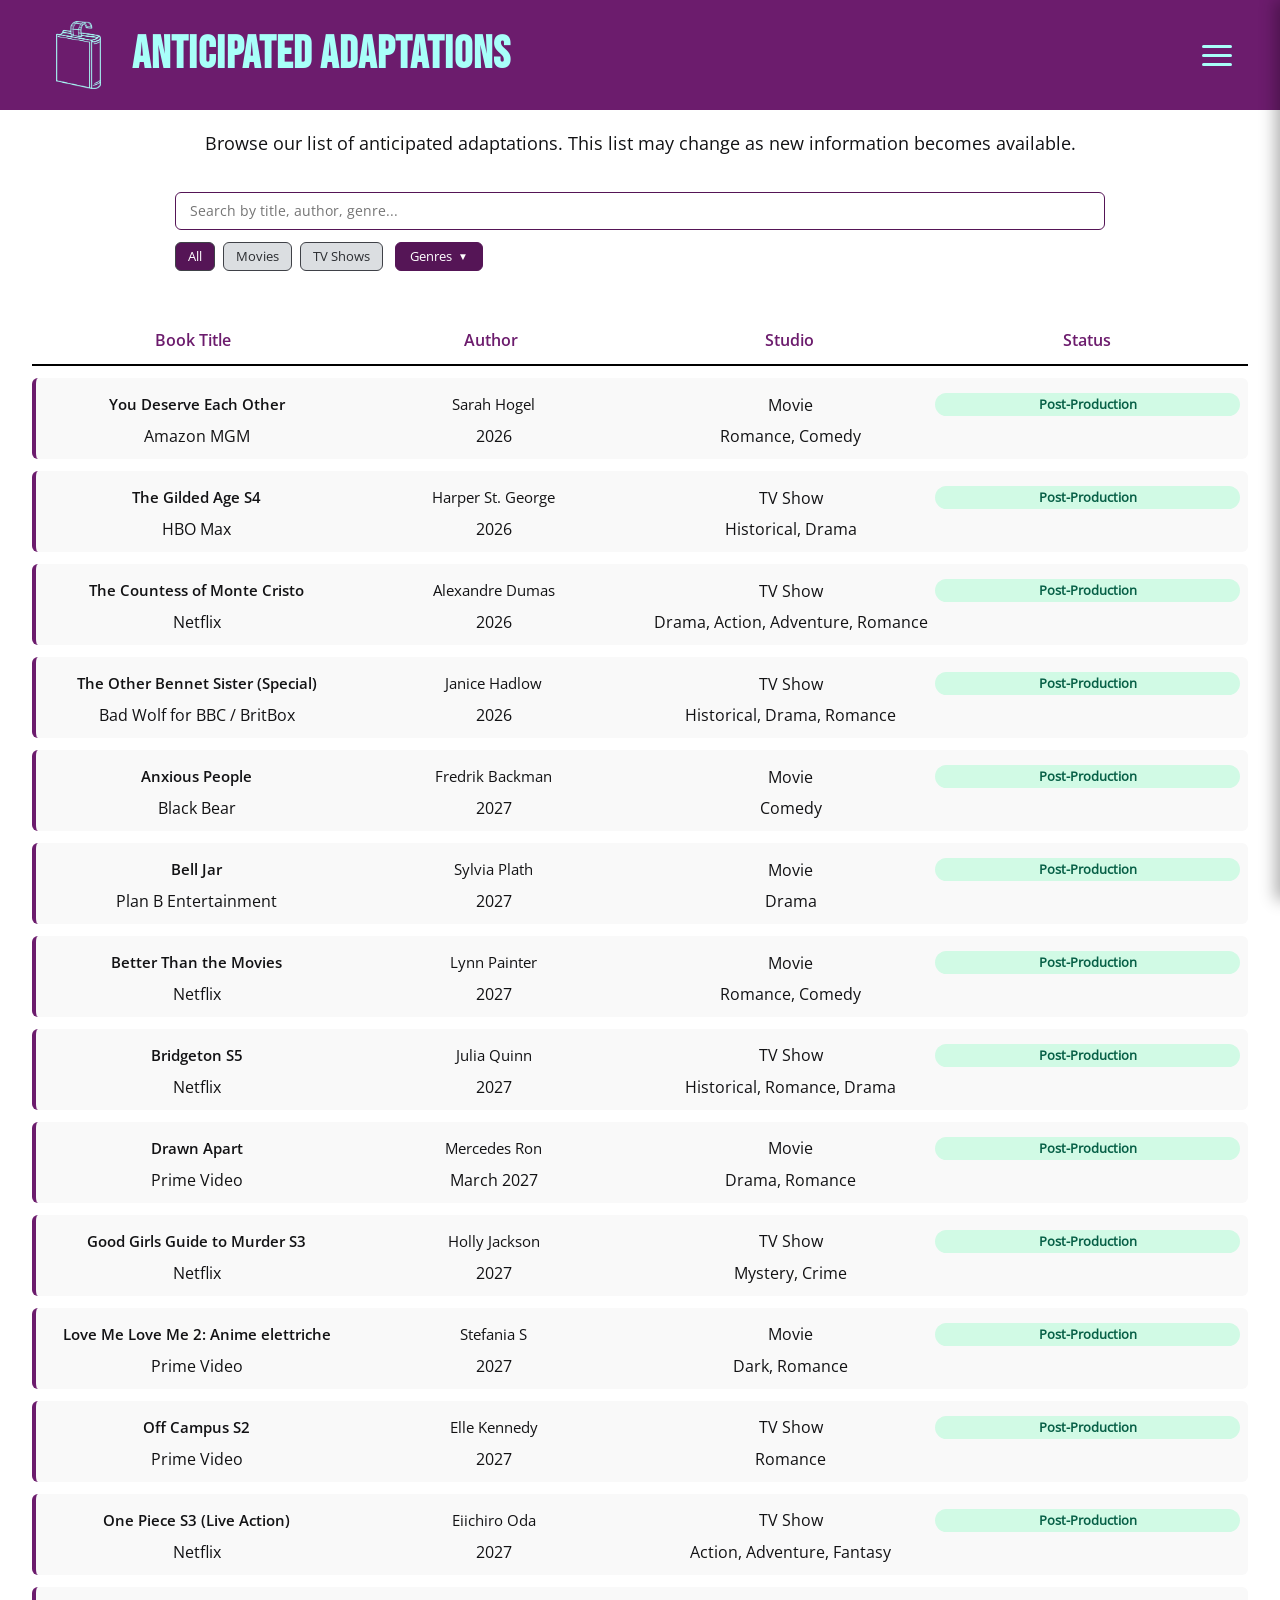
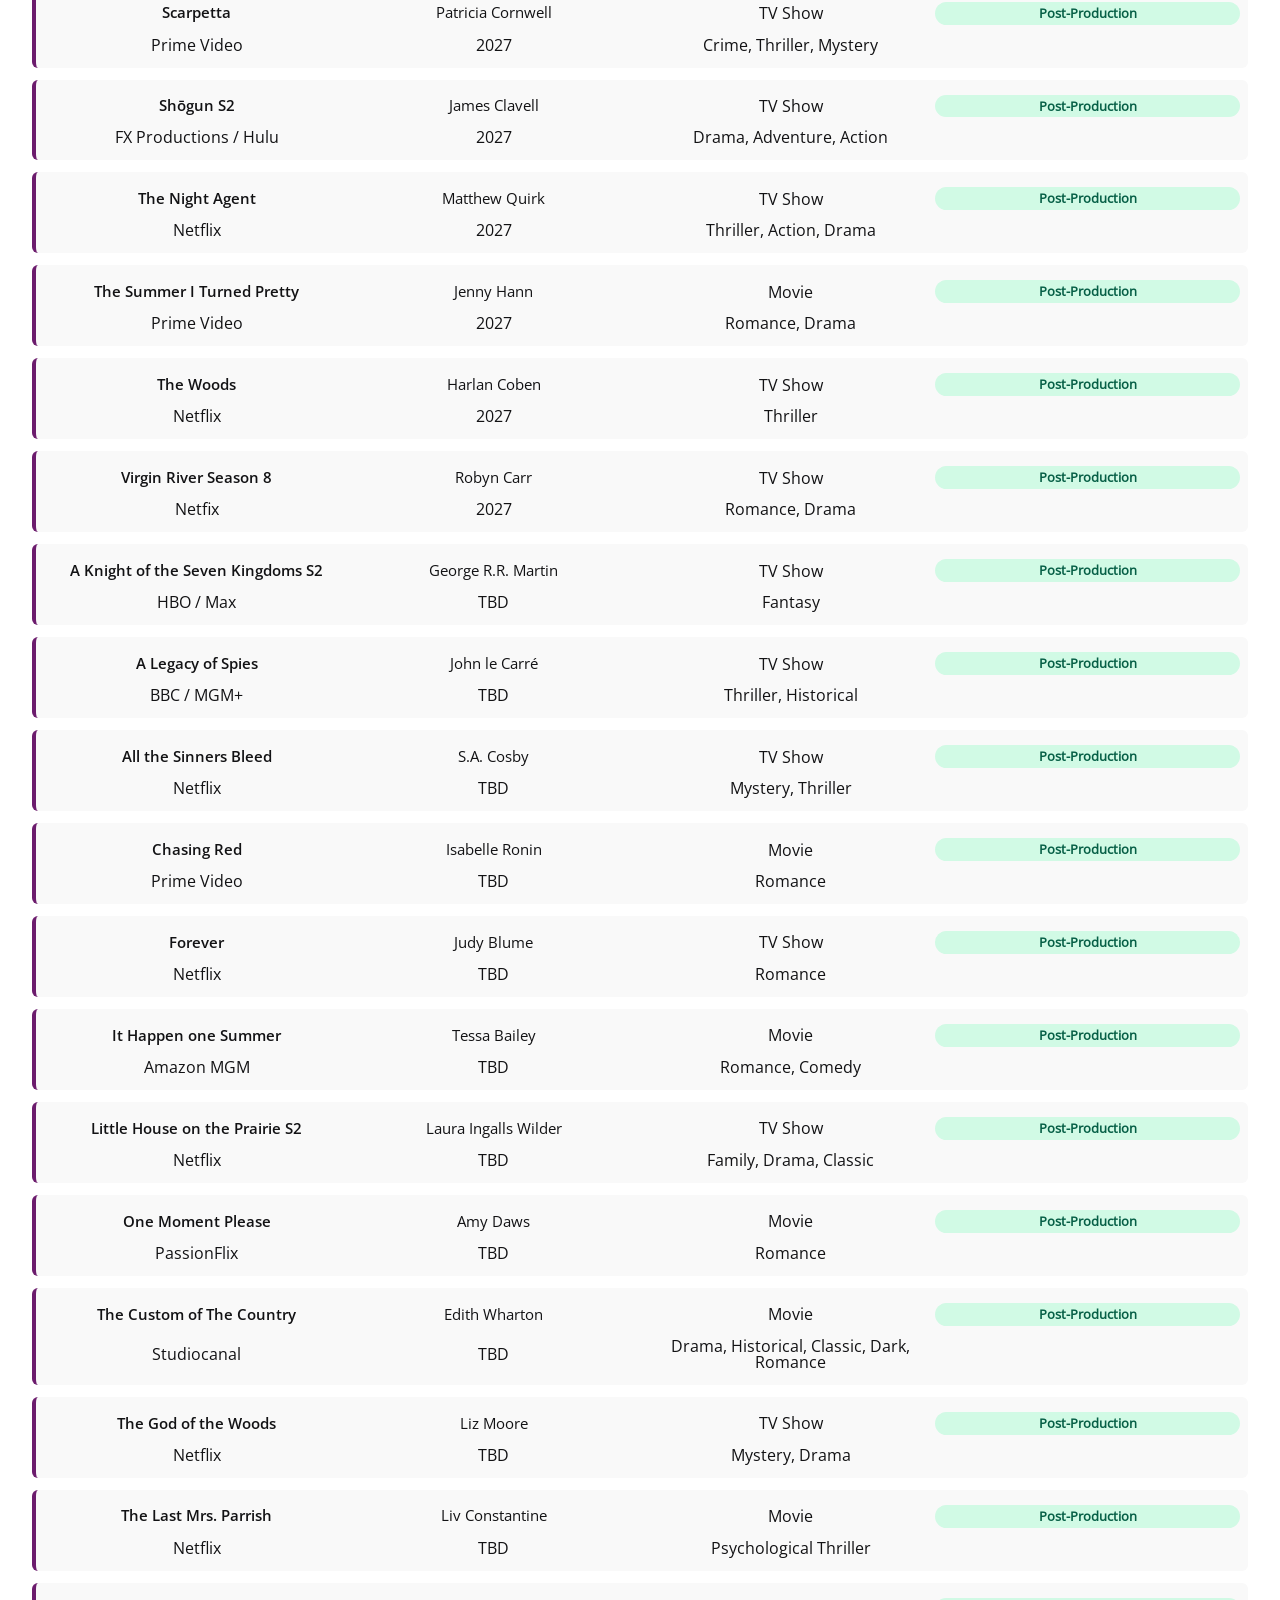
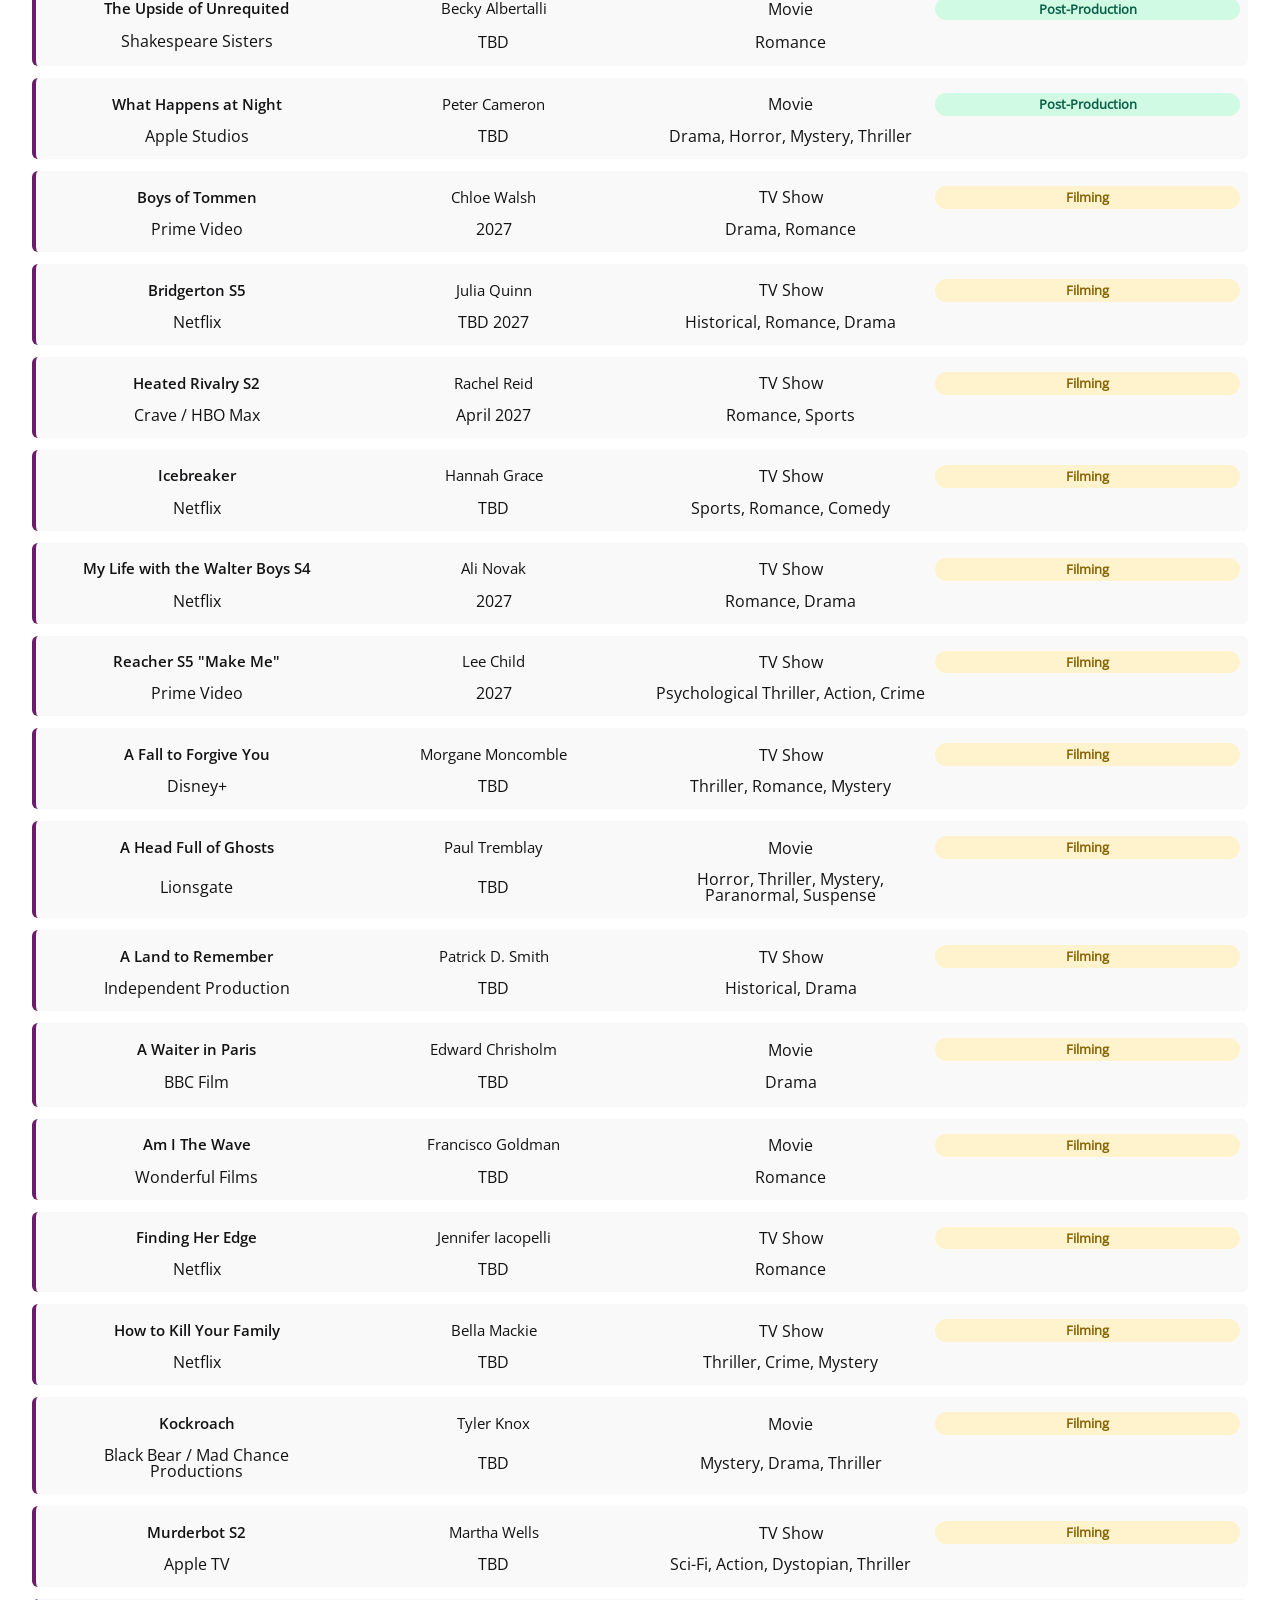
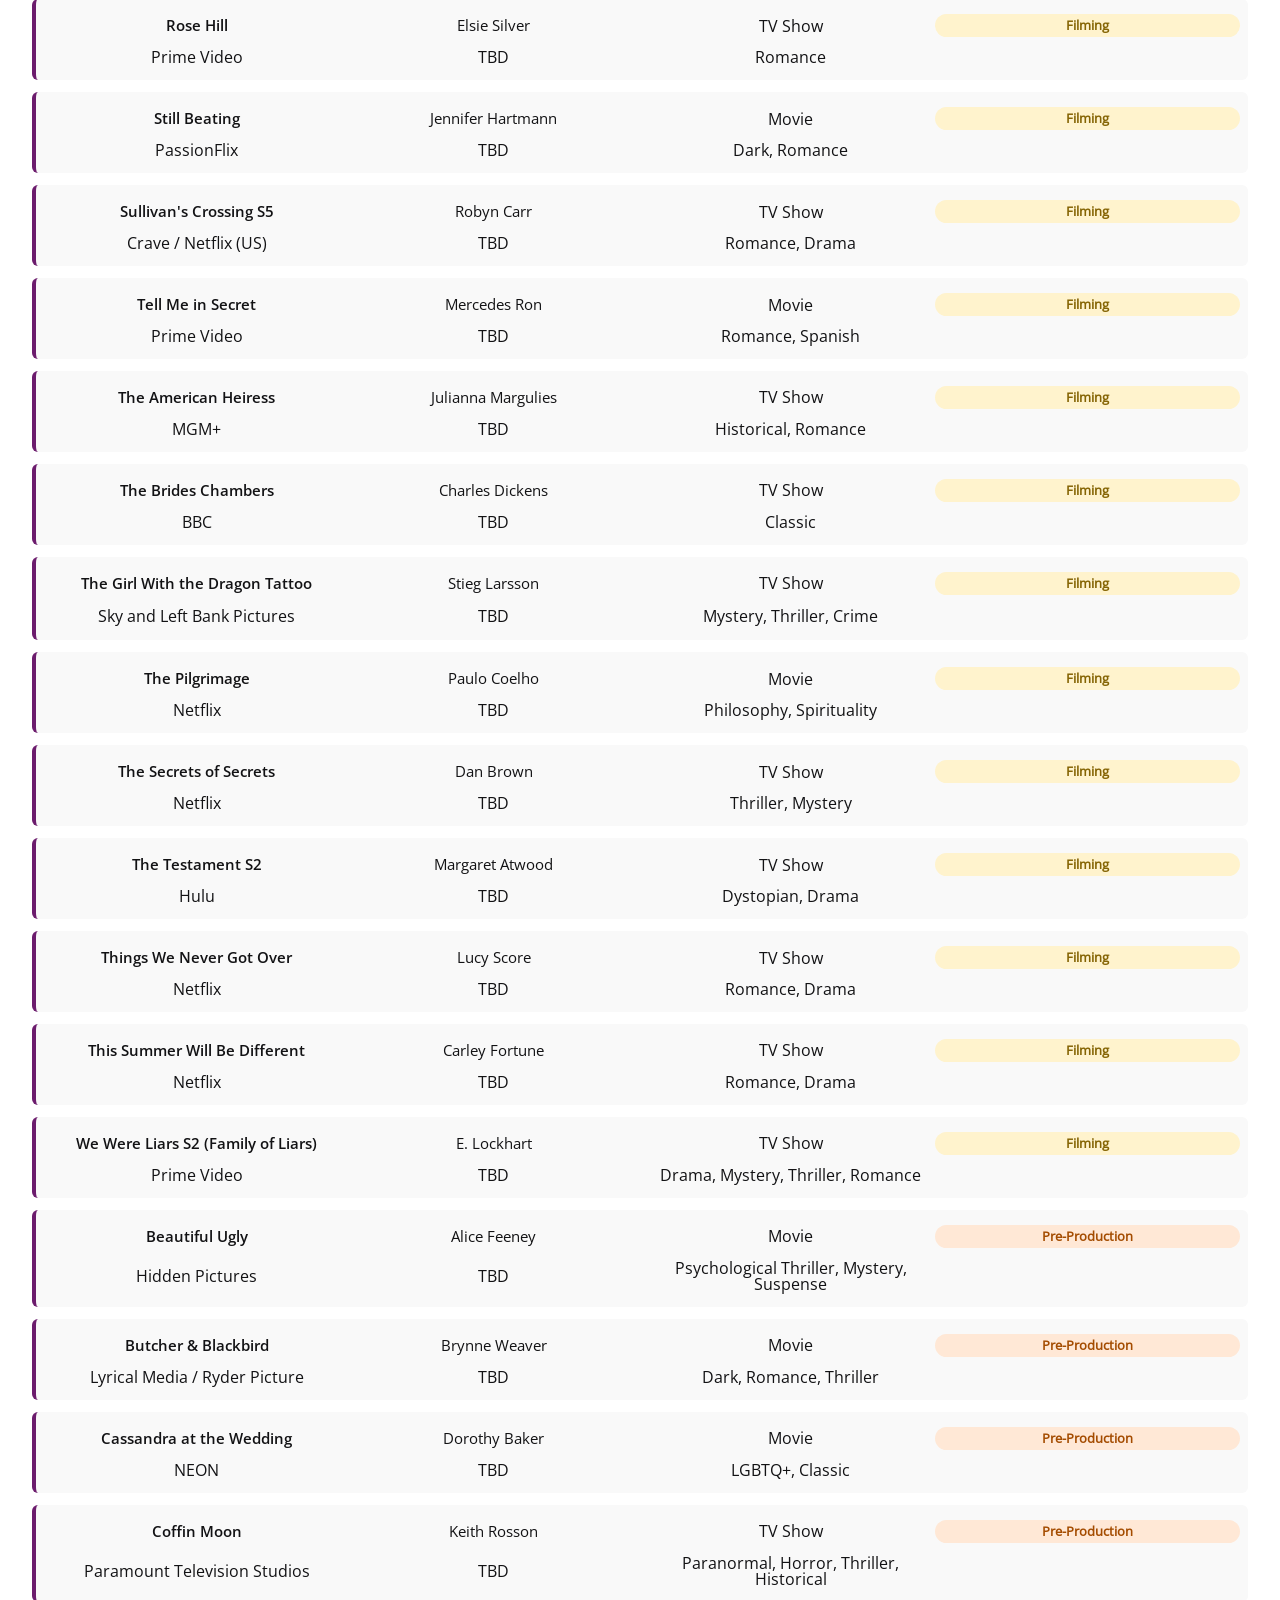
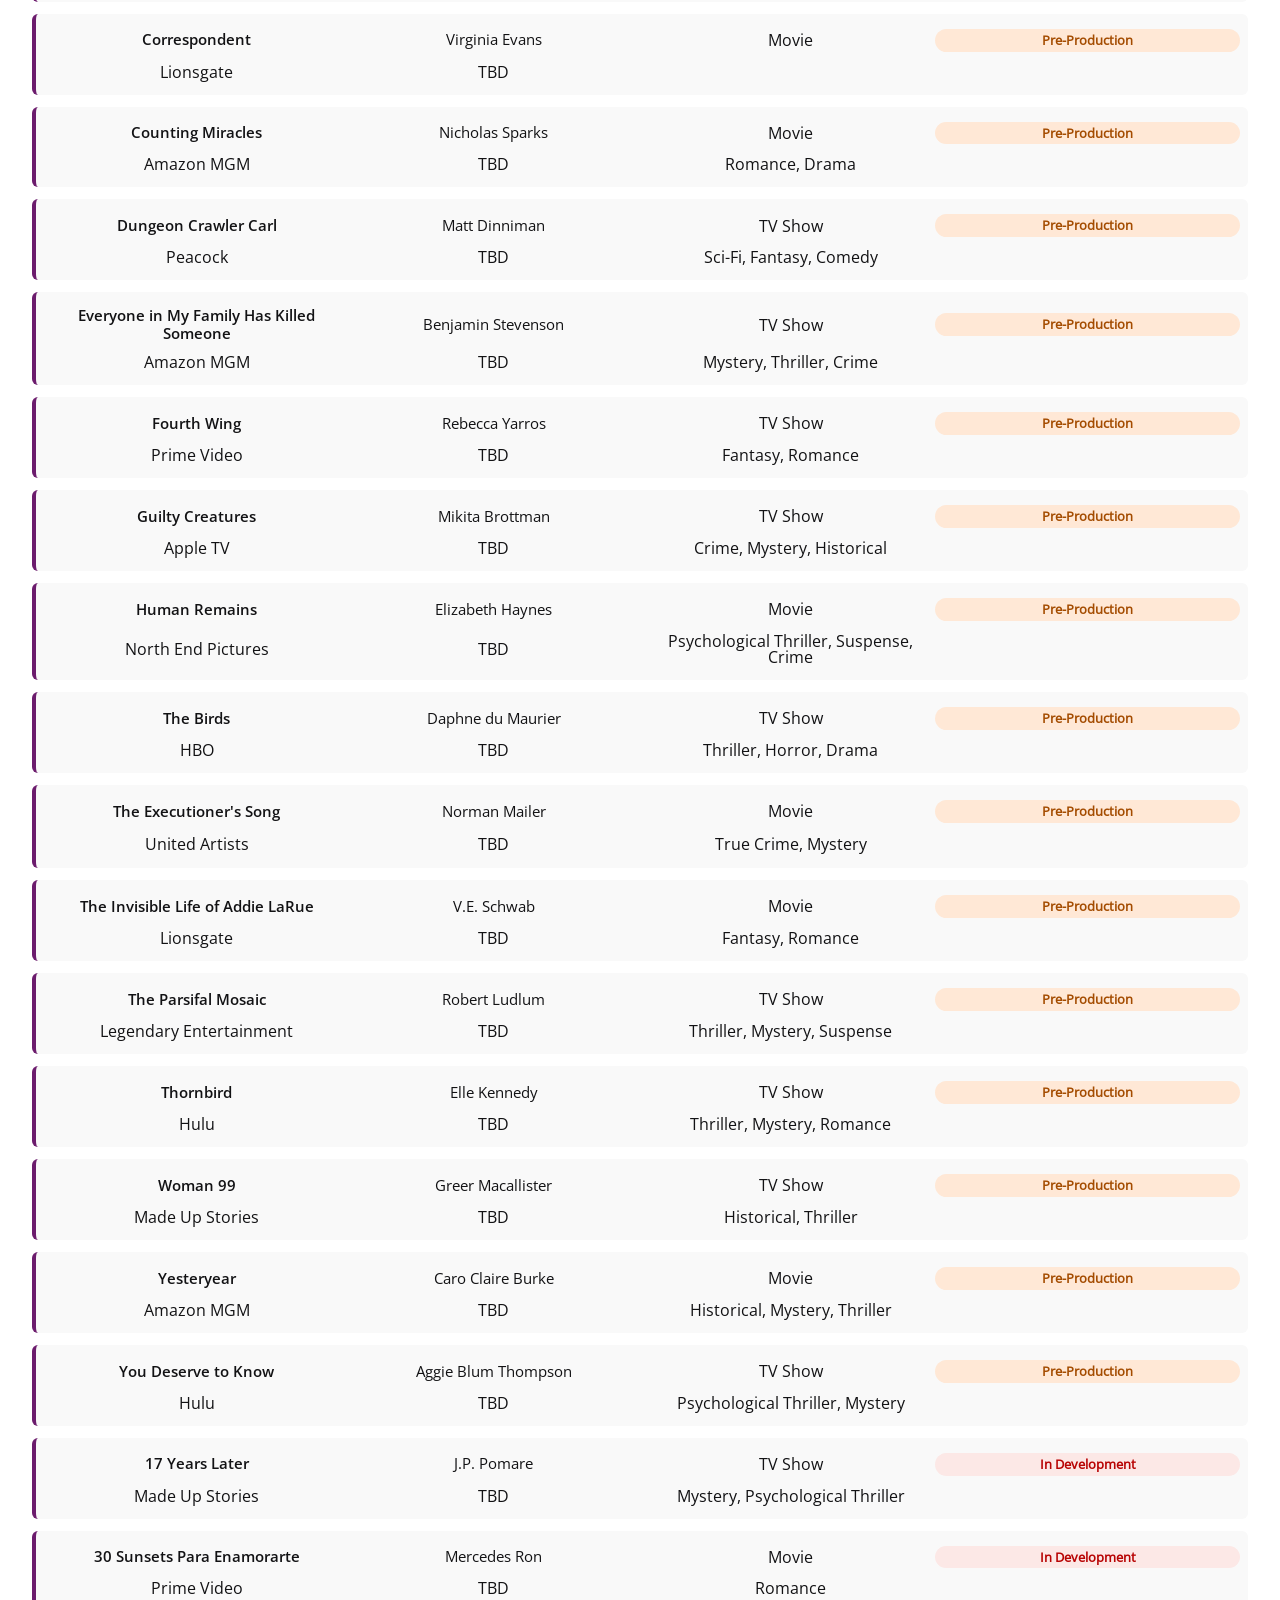
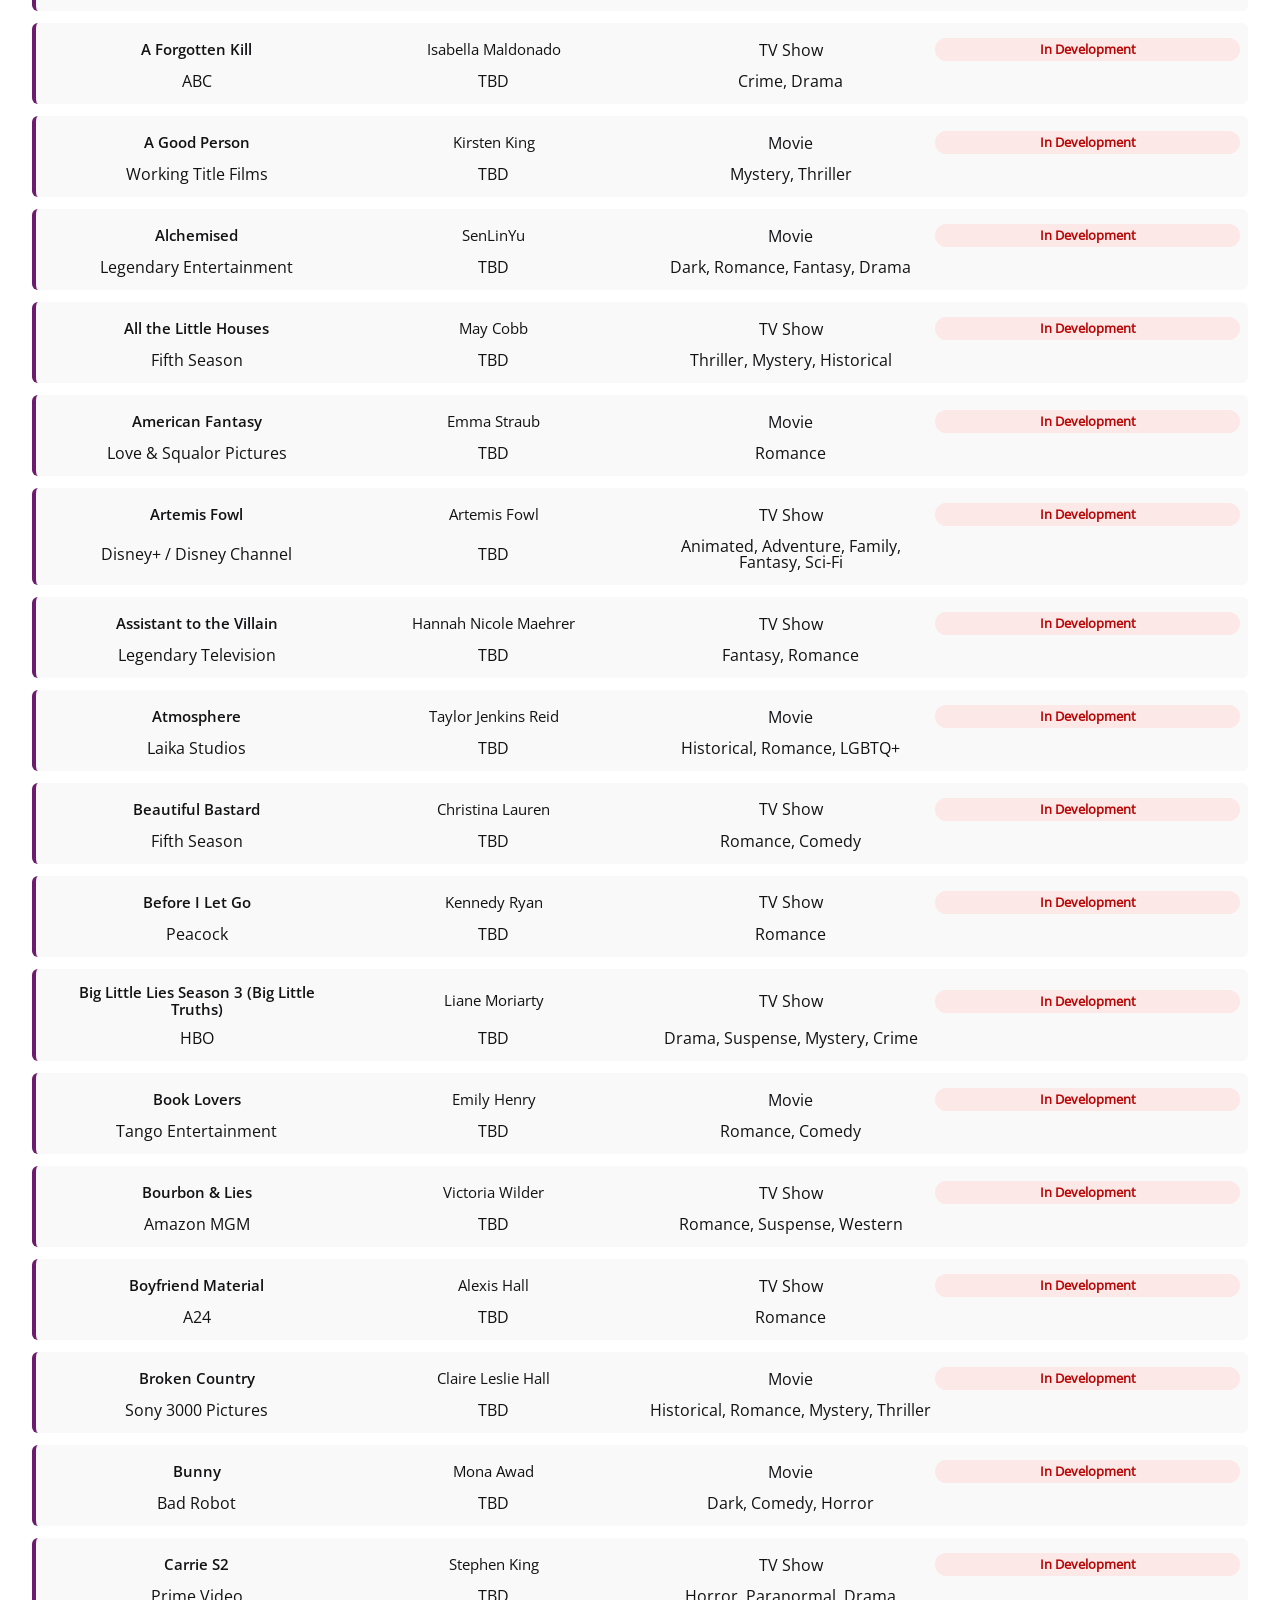
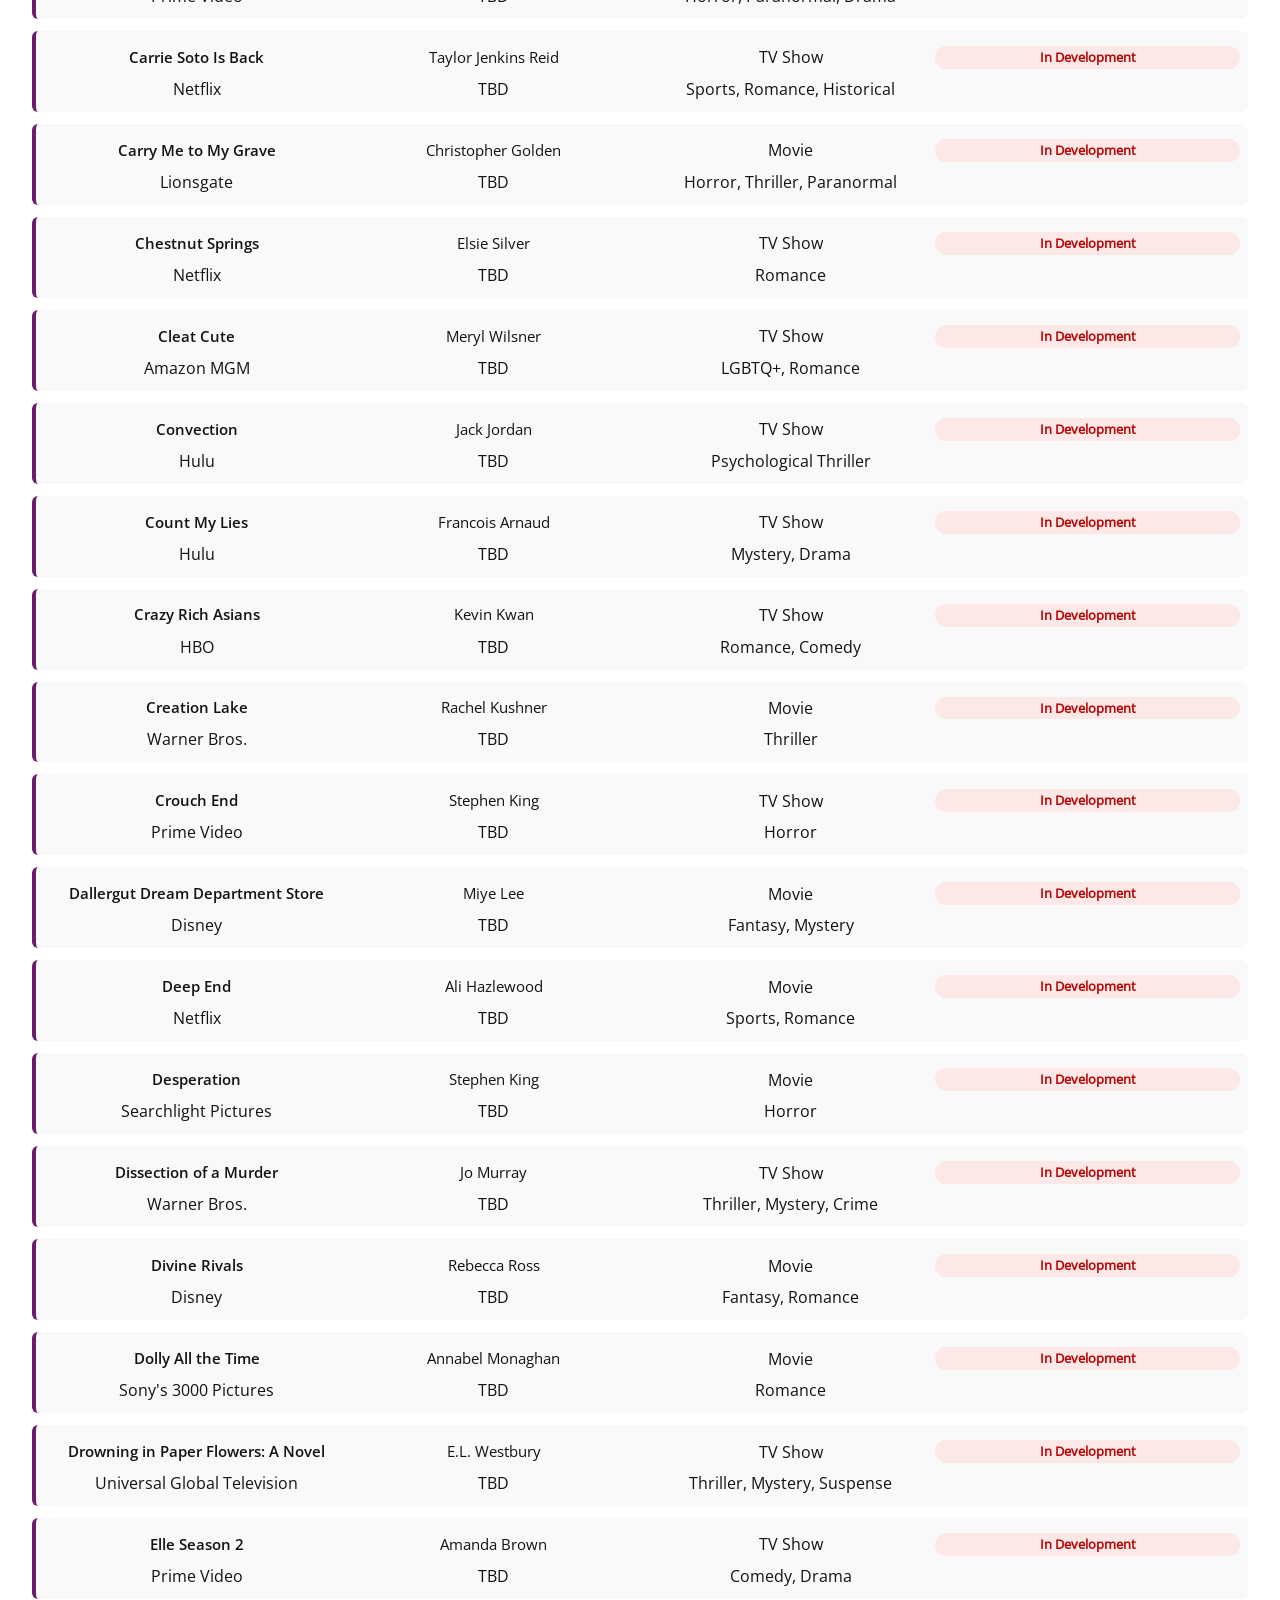
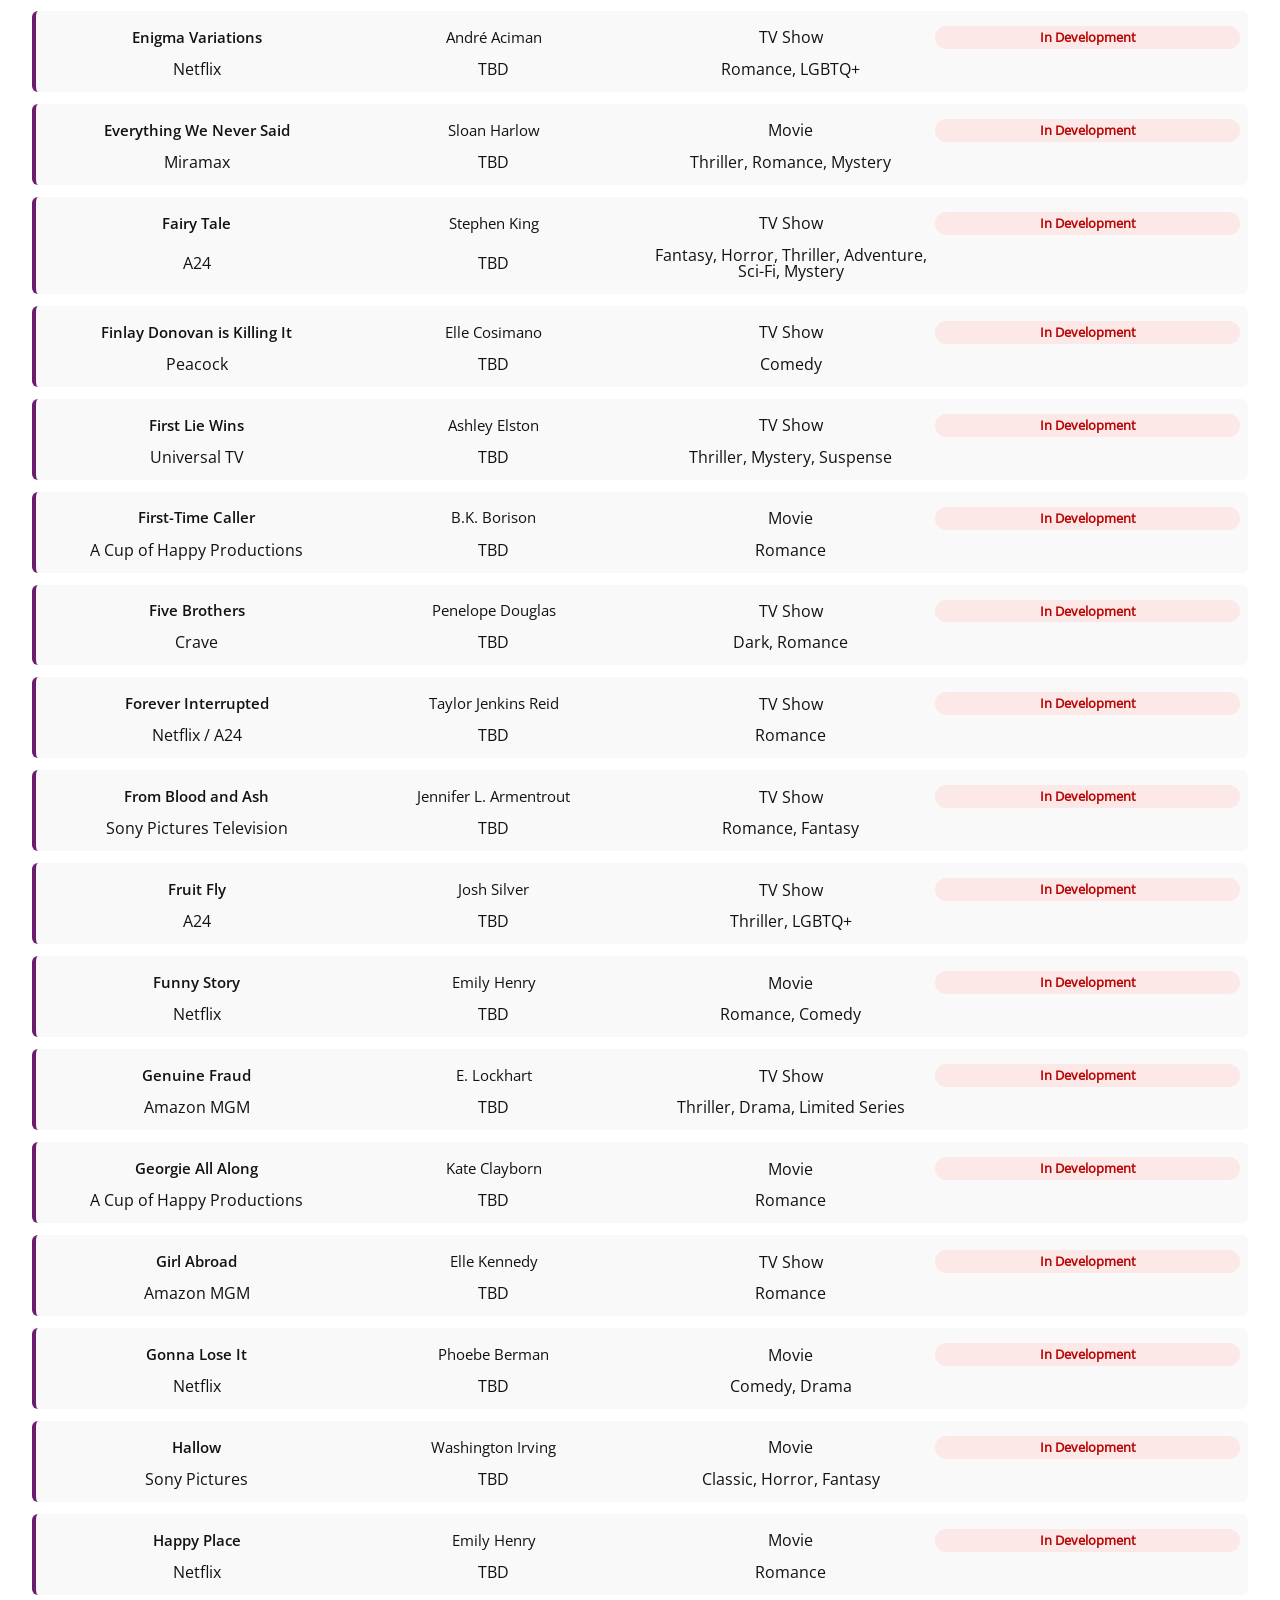
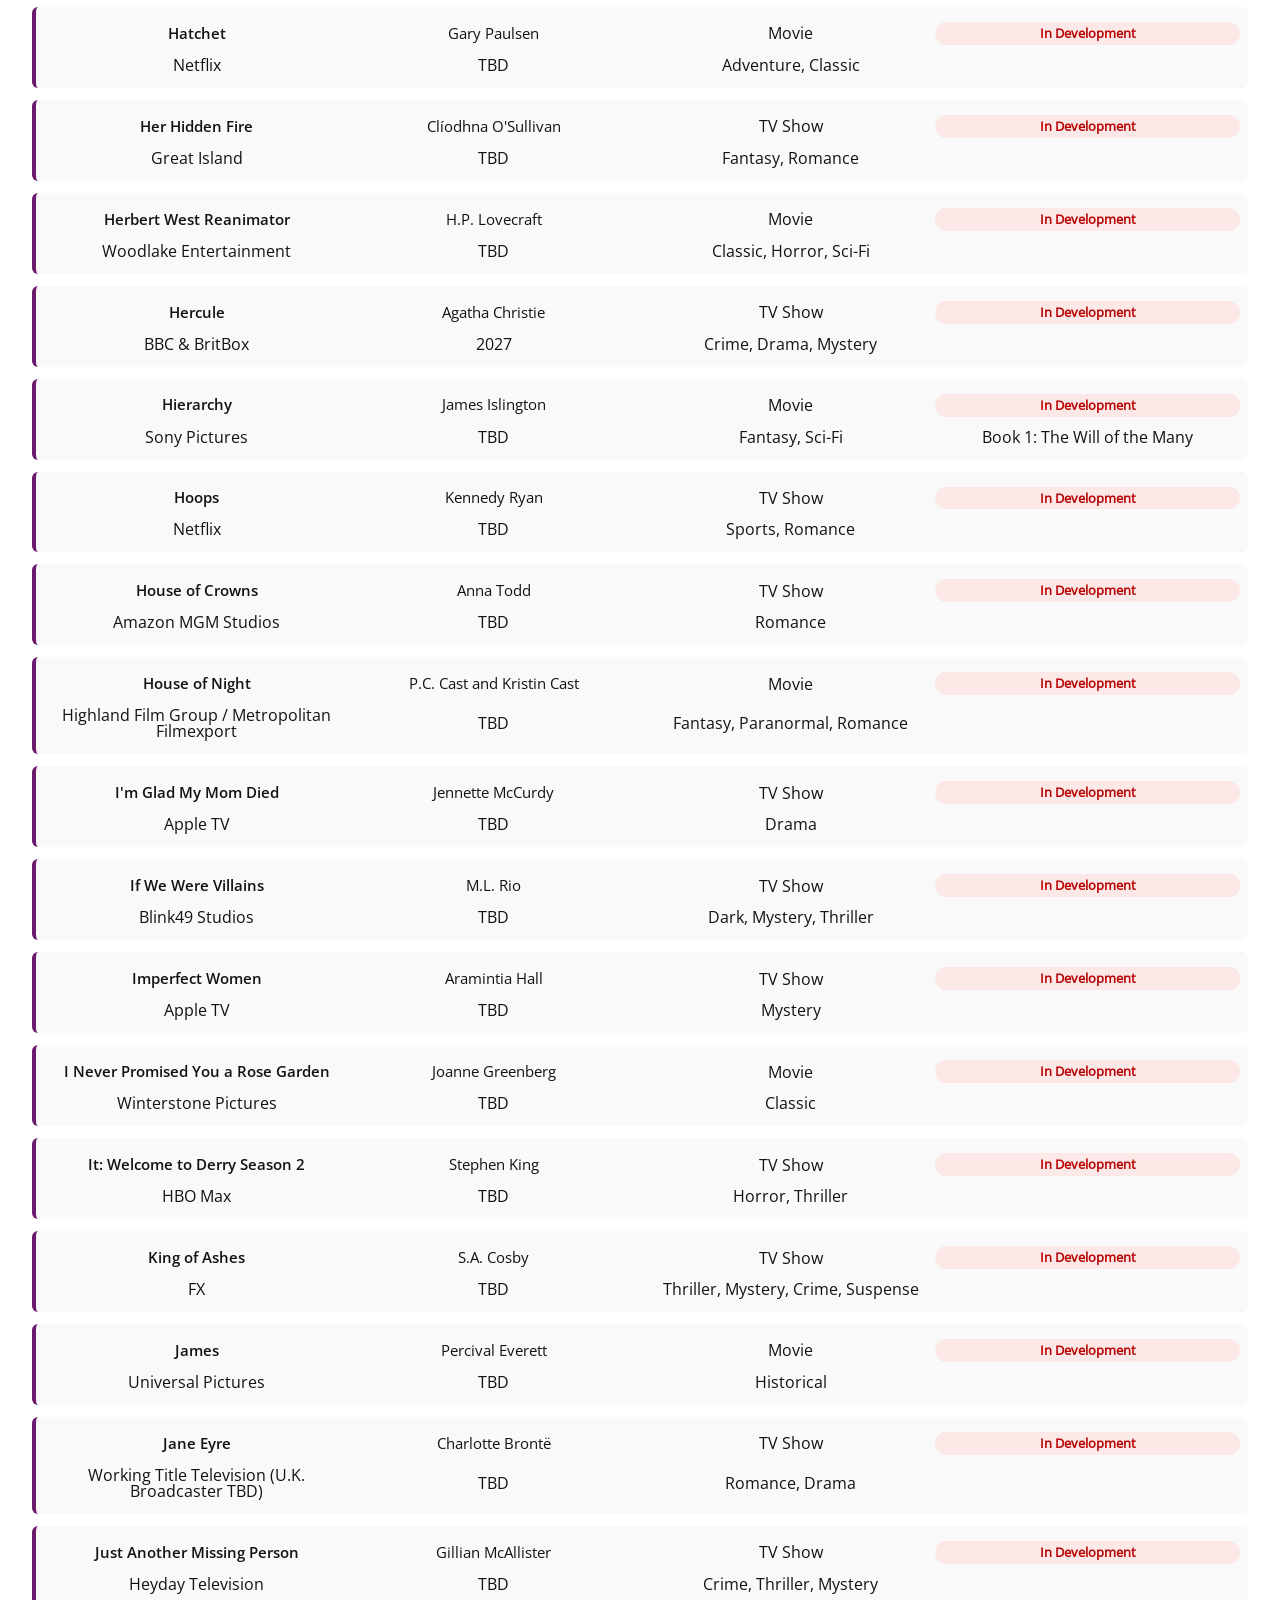
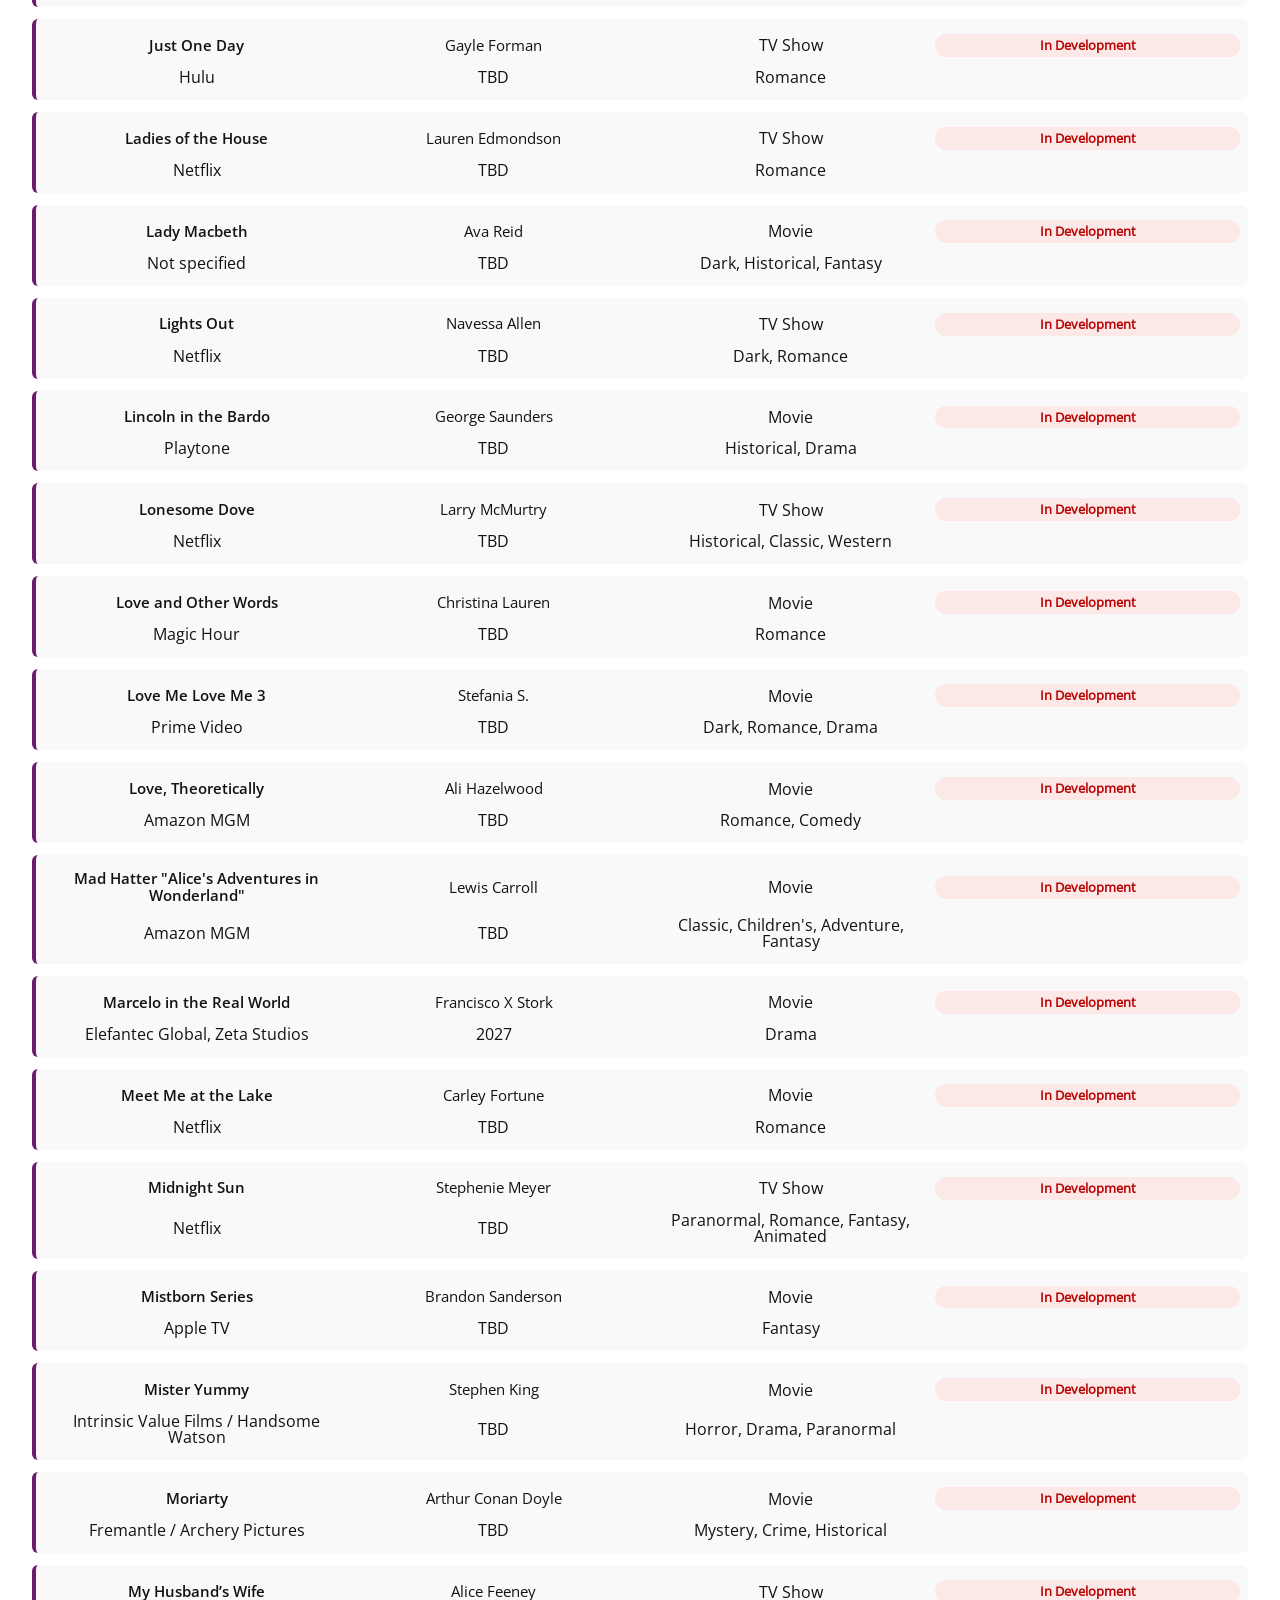
==== commit 151c49e6: "Add new book entries for adaptation list" ====
--- a/anticipated.adaptation.html
+++ b/anticipated.adaptation.html
@@ -415,6 +415,16 @@
 </div>
 
 <div class="grid_row data_row">
+    <div class="book_title">The Upside of Unrequited</div>
+    <div class="author_cell">Becky Albertalli</div>
+    <div class="cell"><span>Movie</span></div>
+    <span class="status_badge badge_green">Post-Production</span>
+    <div class="cell platform_cell network_cell">Shakespeare Sisters<span></span></div>
+    <div class="cell platform_cell date_cell"><span>TBD</span></div>
+    <div class="cell platform_cell genre_cell"><span>Romance</span></div>
+</div>
+
+<div class="grid_row data_row">
     <div class="book_title">What Happens at Night</div>
     <div class="author_cell">Peter Cameron</div>
     <div class="cell"><span>Movie</span></div>
@@ -2680,6 +2690,17 @@
     <div class="cell platform_cell date_cell"><span>TBD</span></div>
     <div class="cell platform_cell genre_cell"><span>Animated, Fantasy, Romance, LGBTQ+</span></div>
     <div class="cell platform_cell"><span></span></div>
+</div>
+
+<div class="grid_row data_row">
+    <div class="book_title">The Inheritance Cylce</div>
+    <div class="author_cell">Christopher Paolini</div>
+    <div class="cell"><span>TV Show</span></div>
+    <span class="status_badge badge_red">In Development</span>
+    <div class="cell platform_cell network_cell"><span>Disney +</span></div>
+    <div class="cell platform_cell date_cell"><span>TBD</span></div>
+    <div class="cell platform_cell genre_cell"><span>Fantasy, Adventure</span></div>
+    <div class="cell platform_cell"><span>Book 1: Eragon</span></div>
 </div>
 
 <div class="grid_row data_row">
--- a/css/styles.css
+++ b/css/styles.css
@@ -4,7 +4,7 @@
 
 @font-face {
     font-family: 'OpenSans_Regular';
-    src: url('fonts/OpenSans-Regular.ttf') format('truetype');
+    src: url('Fonts/OpenSans-Regular.ttf') format('truetype');
     font-weight: normal;
     font-style: normal;
     font-display: swap;
@@ -12,7 +12,7 @@
 
 @font-face {
     font-family: 'OpenSans_SemiBold';
-    src: url('fonts/OpenSans-SemiBold.ttf') format('truetype');
+    src: url('Fonts/OpenSans-SemiBold.ttf') format('truetype');
     font-weight: normal;
     font-style: normal;
     font-display: swap;
@@ -20,7 +20,7 @@
 
 @font-face {
     font-family: 'OpenSans-SemiBoldItalic';
-    src: url('fonts/OpenSans-SemiBoldItalic.ttf') format('truetype');
+    src: url('Fonts/OpenSans-SemiBoldItalic.ttf') format('truetype');
     font-weight: normal;
     font-style: italic;
     font-display: swap;
@@ -28,7 +28,7 @@
 
 @font-face {
     font-family: 'OpenSans_Bold';
-    src: url('fonts/OpenSans-Bold.ttf') format('truetype');
+    src: url('Fonts/OpenSans-Bold.ttf') format('truetype');
     font-weight: normal;
     font-style: normal;
     font-display: swap;
@@ -36,7 +36,7 @@
 
 @font-face {
     font-family: 'BebasNeue';
-    src: url('fonts/BebasNeue-Regular.ttf') format('truetype');
+    src: url('Fonts/BebasNeue-Regular.ttf') format('truetype');
     font-weight: normal;
     font-style: normal;
     font-display: swap;
@@ -715,6 +715,14 @@
 }
 
 .instagram_icon {
+    width: 20px !important;
+    height: 20px !important;
+    padding-right:0;
+    margin:0px; 
+    display: flex;
+}
+
+.email_icon {
     width: 20px !important;
     height: 20px !important;
     padding-right:0;
@@ -1518,7 +1526,7 @@
     }
 
     .home_page .site_nav h1 {
-        font-size: clamp(18px, 6vw, 30px);
+        font-size: clamp(20px, 6vw, 32px);
         white-space: nowrap;
     }
 
@@ -1690,7 +1698,7 @@
     }
 
     .official_dates_page .site_nav h1 {
-        font-size: clamp(18px, 4.6vw, 26px);
+        font-size: clamp(20px, 6vw, 32px);
         white-space: nowrap;
     }
 
@@ -1942,7 +1950,7 @@
     }
 
     .anticipated_page .site_nav h1 {
-        font-size: clamp(18px, 4.6vw, 26px);
+        font-size: clamp(20px, 6vw, 32px);
         white-space: nowrap;
     }
 
@@ -2618,4 +2626,164 @@
         grid-template-columns: minmax(0, 1fr);
         gap: 8px;
     }
-}+}
+
+@media (max-width: 850px) {
+    html.submission_document {
+        scroll-snap-type: y proximity;
+        scroll-padding-block: 12px;
+    }
+
+    .submission_page {
+        max-width: 100%;
+        overflow-x: clip;
+    }
+
+    .submission_page .site_nav {
+        gap: 6px;
+        padding: 10px 12px;
+    }
+
+    .submission_page .submission_page_title {
+        min-width: 0;
+        padding-left: 0 !important;
+        font-size: clamp(20px, 6vw, 32px);
+    }
+
+    .submission_page .menu_button {
+        flex: 0 0 auto;
+        padding: 8px;
+    }
+
+    .submission_page .main_nav_sidebar {
+        top: 0;
+        right: 0;
+        width: min(375px, 100%);
+        max-width: 100%;
+        height: 100vh;
+        height: 100dvh;
+        box-sizing: border-box;
+        padding: 76px 24px 24px;
+        overflow-y: auto;
+        transform: translateX(100%);
+        transition: transform 0.4s cubic-bezier(0.16, 1, 0.3, 1);
+        z-index: 999;
+    }
+
+    .submission_page .menu_checkbox:checked ~ .main_nav_sidebar {
+        transform: translateX(0);
+    }
+
+    .submission_page .close_button {
+        top: 12px;
+        right: 16px;
+        display: flex;
+        width: 44px;
+        height: 44px;
+        align-items: center;
+        justify-content: center;
+    }
+
+    .submission_page .form_page_wrapper {
+        width: 100%;
+        min-height: 0;
+        box-sizing: border-box;
+        align-items: flex-start;
+        padding: 32px 12px;
+    }
+
+    .submission_page .form_container {
+        width: 100%;
+        box-sizing: border-box;
+        padding: 24px 18px;
+    }
+
+    .submission_page .native_submission_form > .form_group,
+    .submission_page .native_submission_form > .form_row,
+    .submission_page .native_submission_form > .submit_btn {
+        scroll-snap-align: start;
+    }
+
+    .submission_page .form_row {
+        flex-direction: column;
+        gap: 0;
+    }
+
+    .submission_page .form_group {
+        min-width: 0;
+    }
+
+    .submission_page .native_submission_form input,
+    .submission_page .native_submission_form select,
+    .submission_page .native_submission_form textarea {
+        width: 100%;
+        box-sizing: border-box;
+        font-size: 16px;
+    }
+
+    .submission_page .site_footer {
+        width: 100%;
+        box-sizing: border-box;
+        flex-direction: column;
+        align-items: stretch;
+        gap: 18px;
+        padding: 24px 16px;
+    }
+
+    .submission_page .footer_nav {
+        display: grid;
+        width: 100%;
+        box-sizing: border-box;
+        grid-template-columns: repeat(2, minmax(0, 1fr));
+        gap: 8px;
+    }
+
+    .submission_page .footer_nav li {
+        min-width: 0;
+    }
+
+    .submission_page .footer_nav li:last-child {
+        grid-column: 1 / -1;
+    }
+
+    .submission_page .footer_nav li a {
+        display: flex;
+        width: 100%;
+        min-height: 48px;
+        box-sizing: border-box;
+        align-items: center;
+        justify-content: center;
+        padding: 10px 12px;
+        border: 1px solid rgba(168, 255, 249, 0.28);
+        border-radius: 10px;
+        background-color: rgba(255, 255, 255, 0.09);
+        font-size: 16px;
+        line-height: 1.25;
+        text-align: center;
+        overflow-wrap: anywhere;
+    }
+
+    .submission_page .footer_nav li a:hover,
+    .submission_page .footer_nav li a:focus-visible {
+        background-color: rgba(255, 255, 255, 0.18);
+        color: #A8FFF9;
+    }
+
+    .submission_page .footer_nav li a:focus-visible {
+        outline: 2px solid #A8FFF9;
+        outline-offset: 2px;
+    }
+
+    .submission_page .social_media_nav {
+        width: 100%;
+        justify-content: center;
+        margin-right: 0;
+        padding-top: 14px;
+        border-top: 1px solid rgba(168, 255, 249, 0.3);
+    }
+
+    .submission_page .site_nav,
+    .submission_page .site_footer {
+        scroll-snap-align: start;
+    }
+}
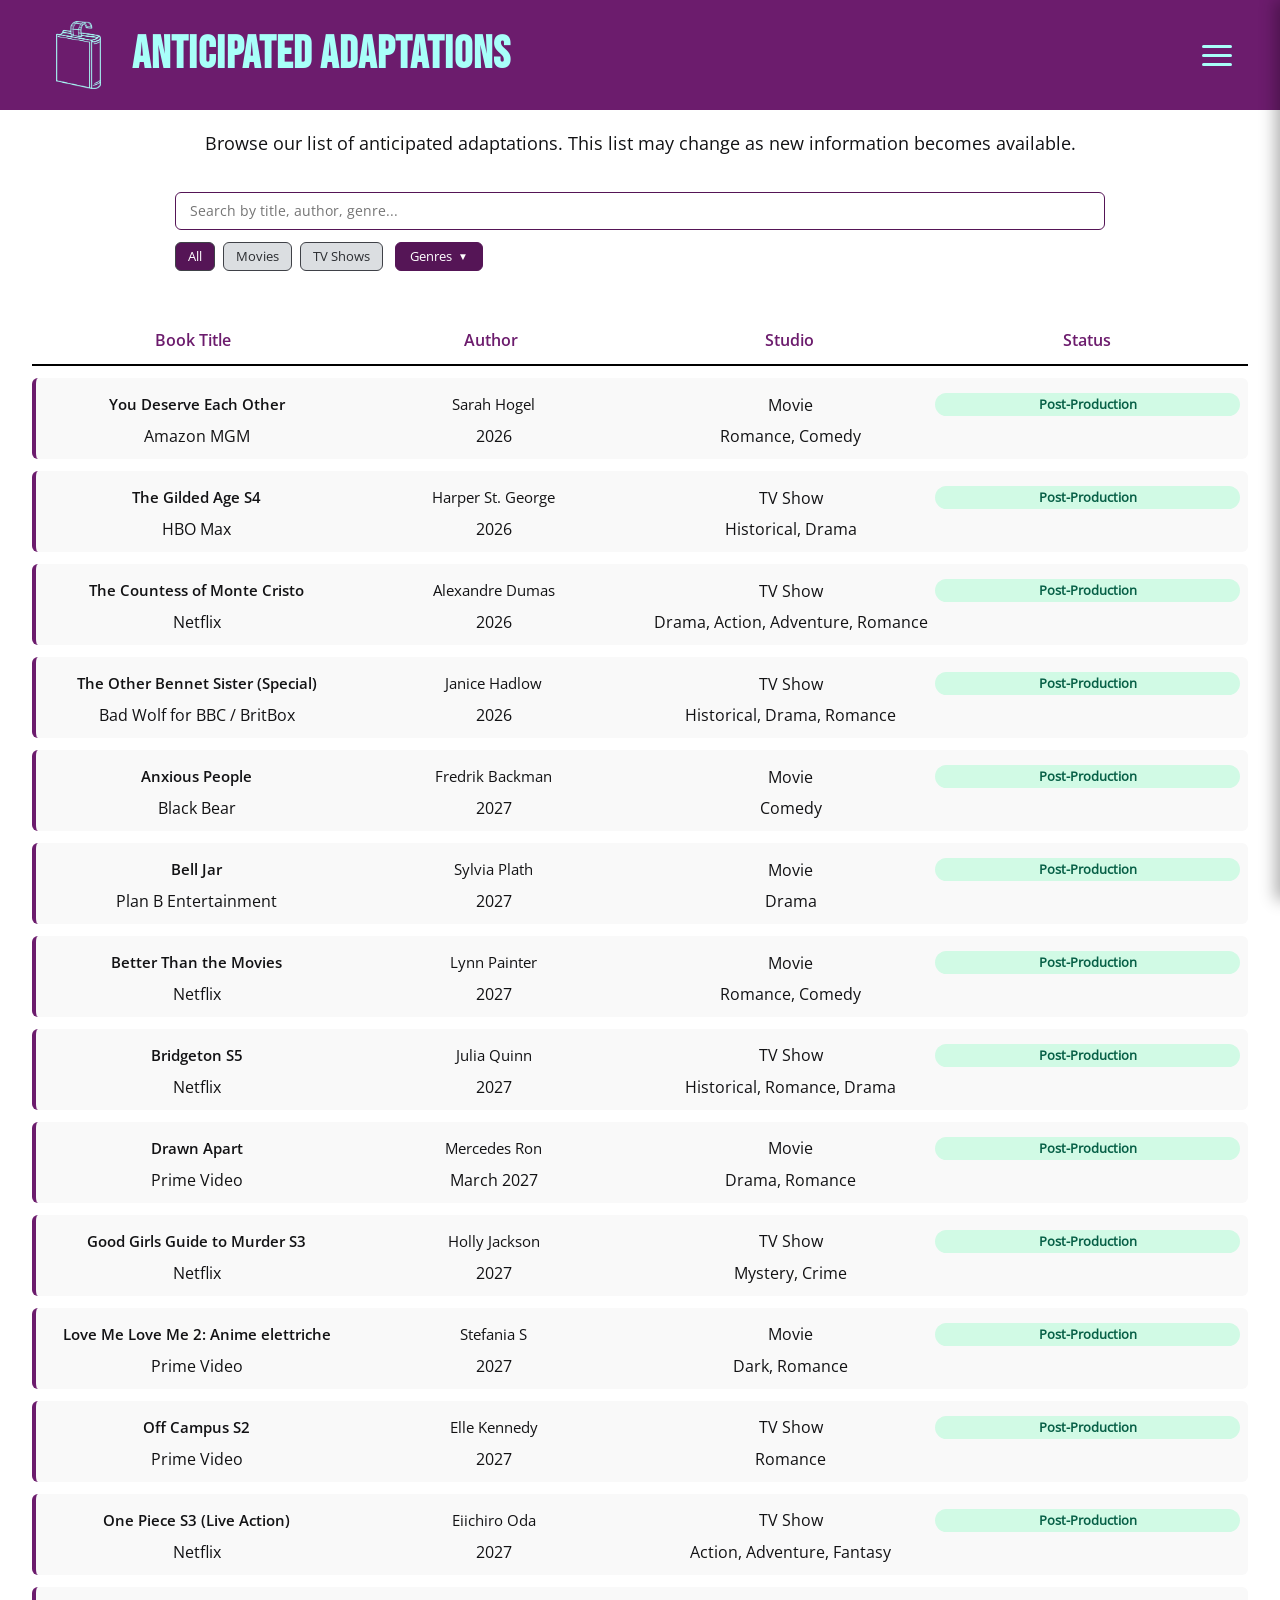
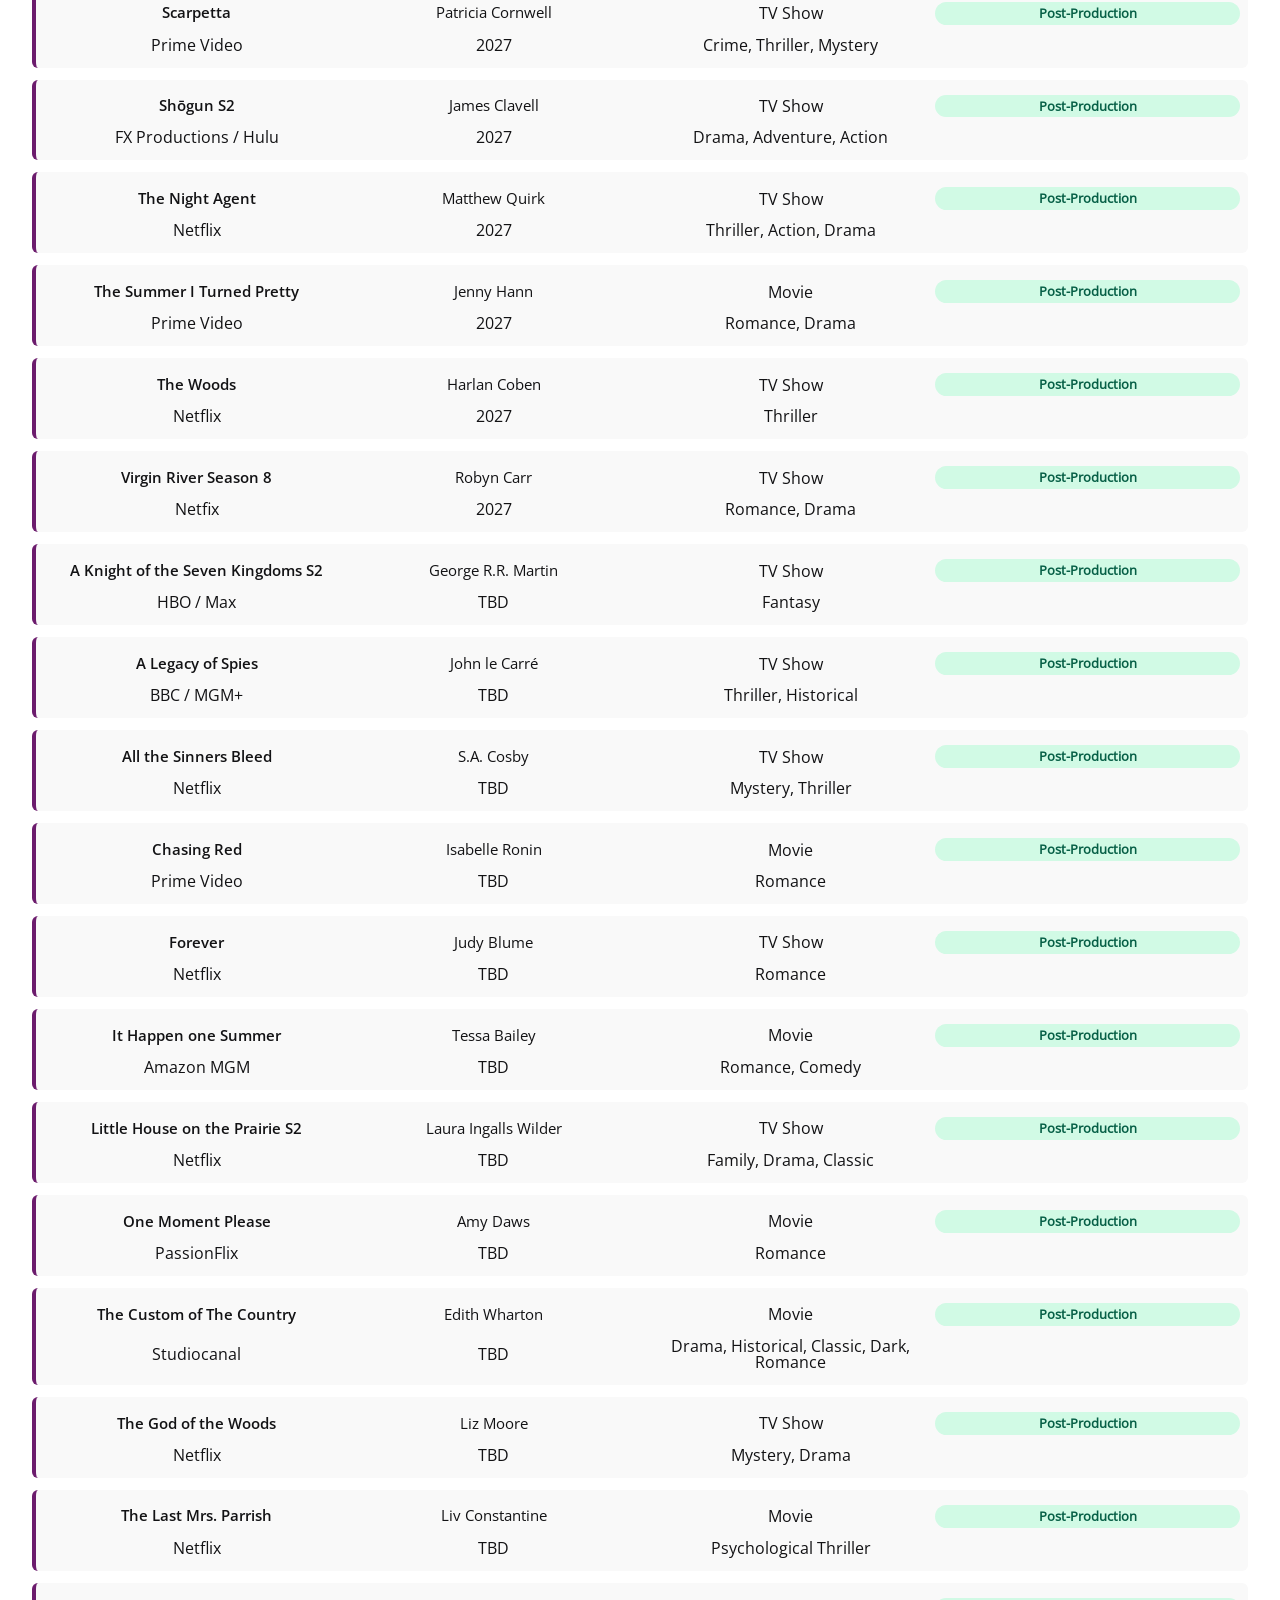
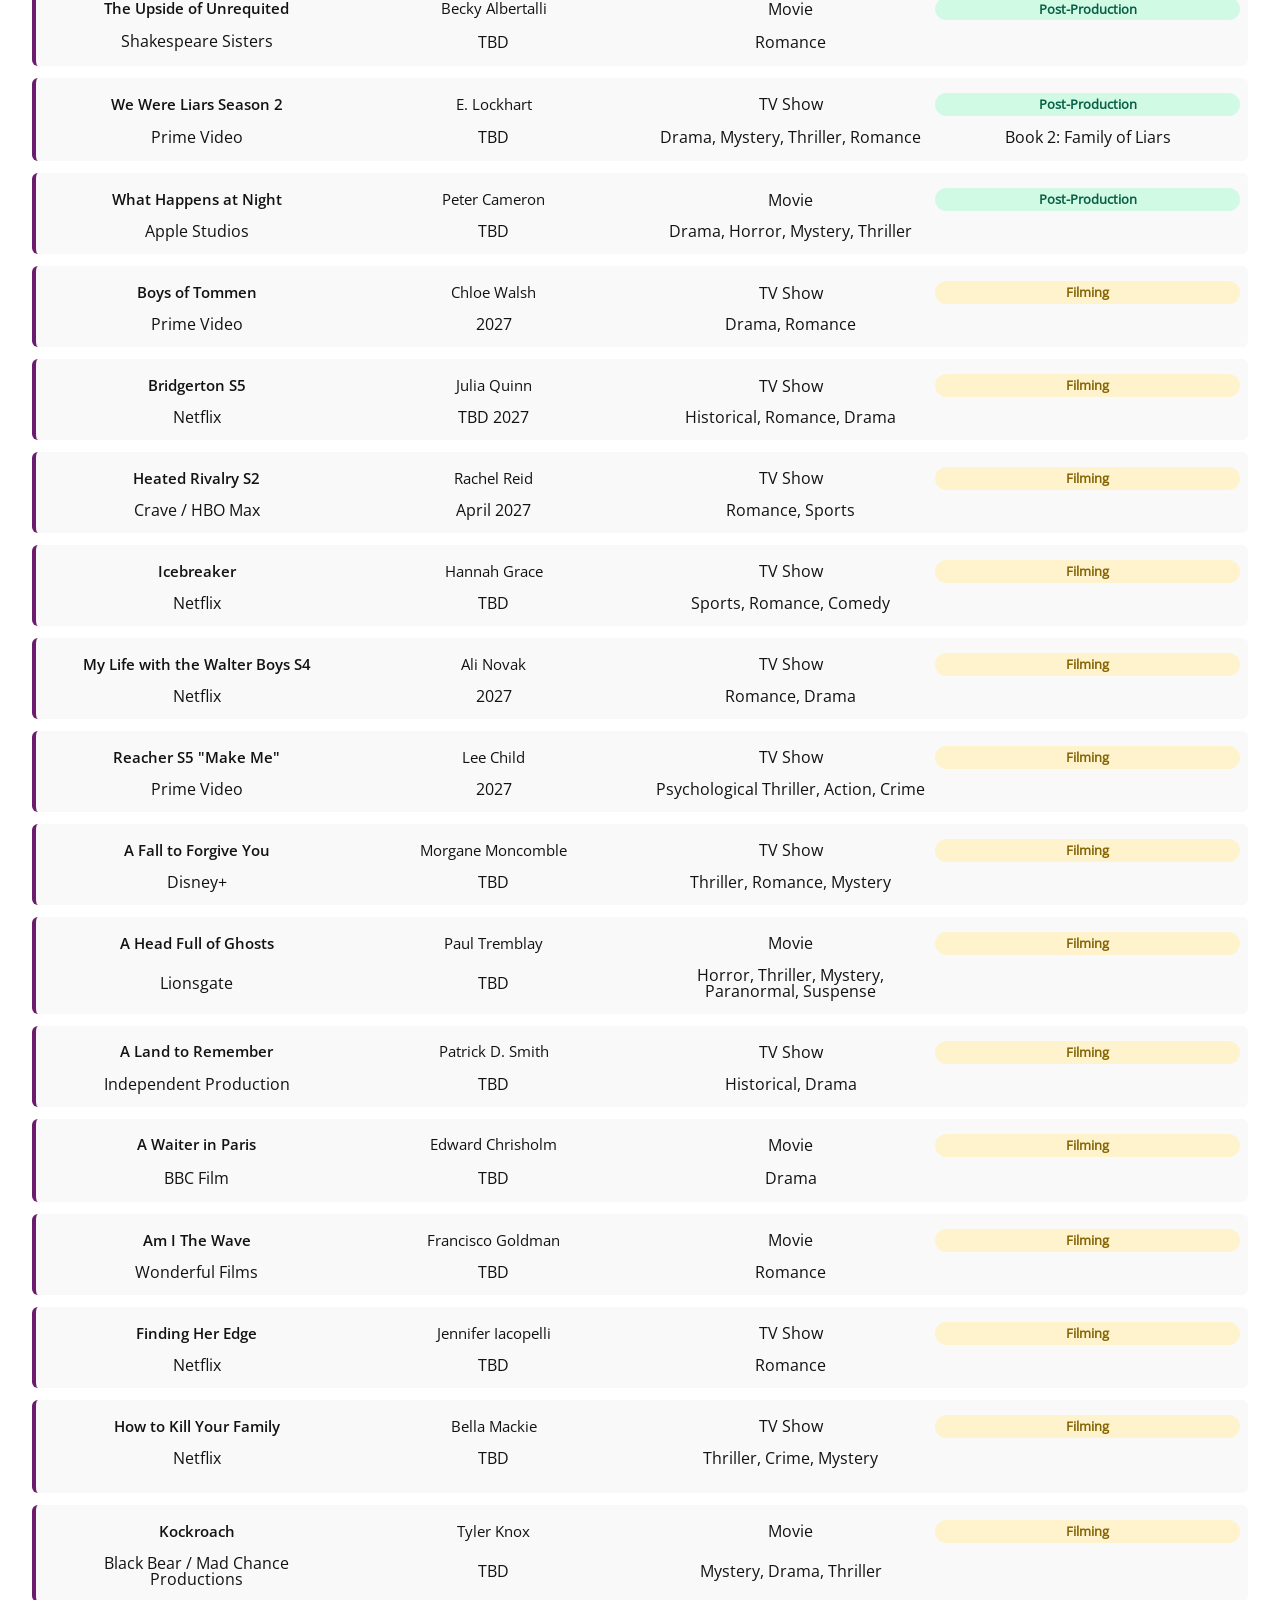
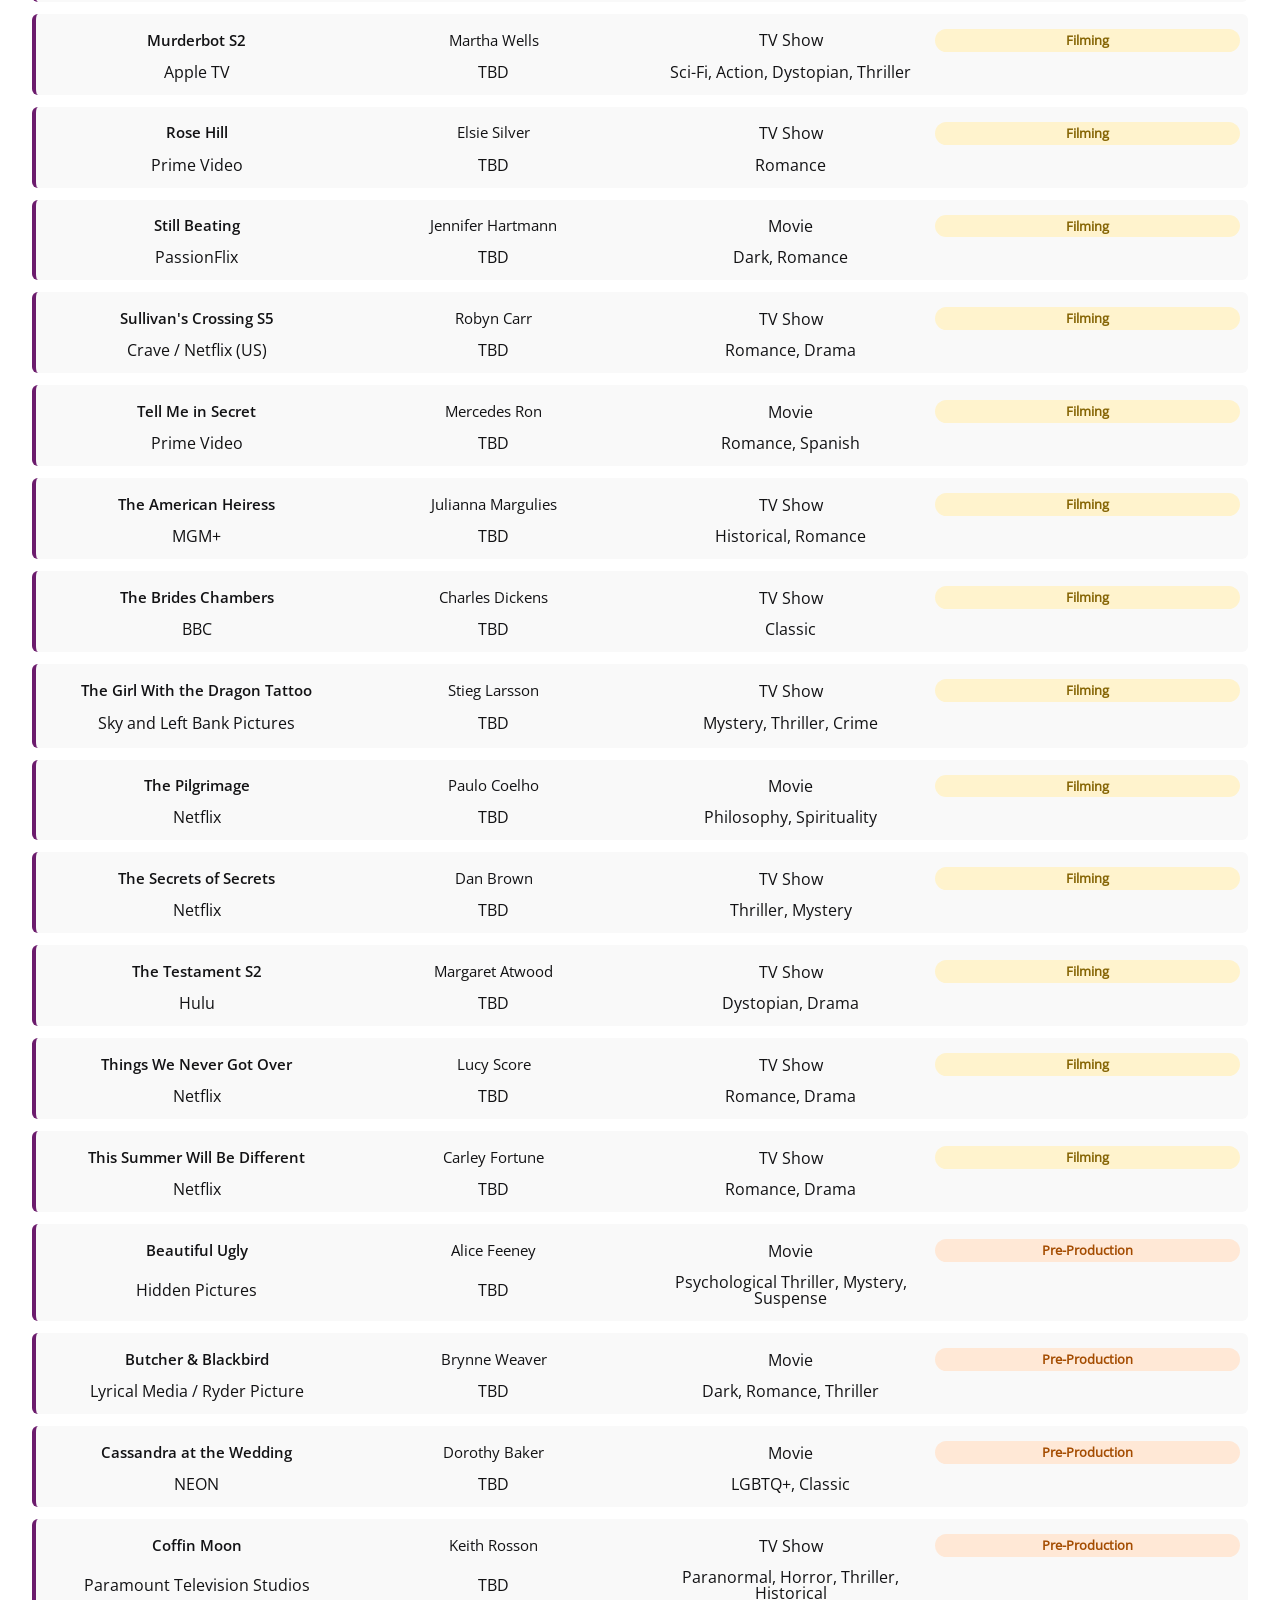
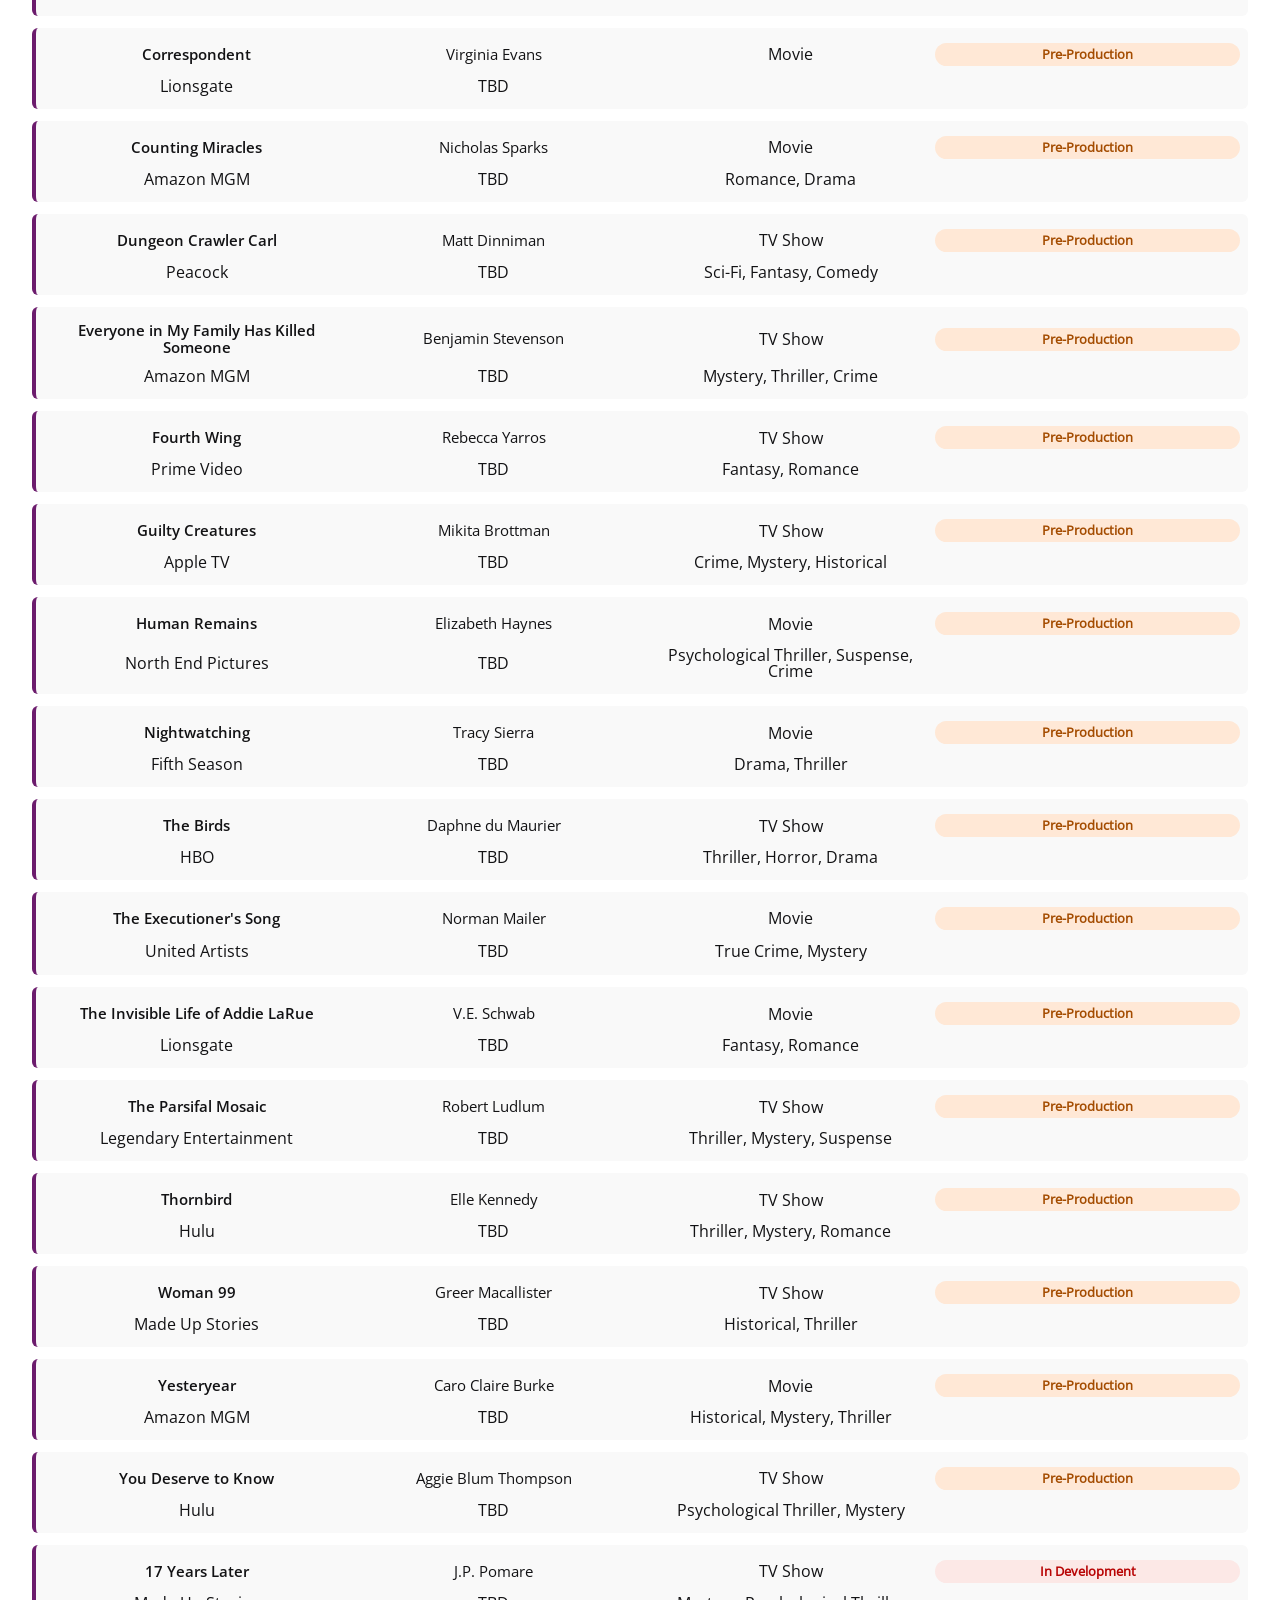
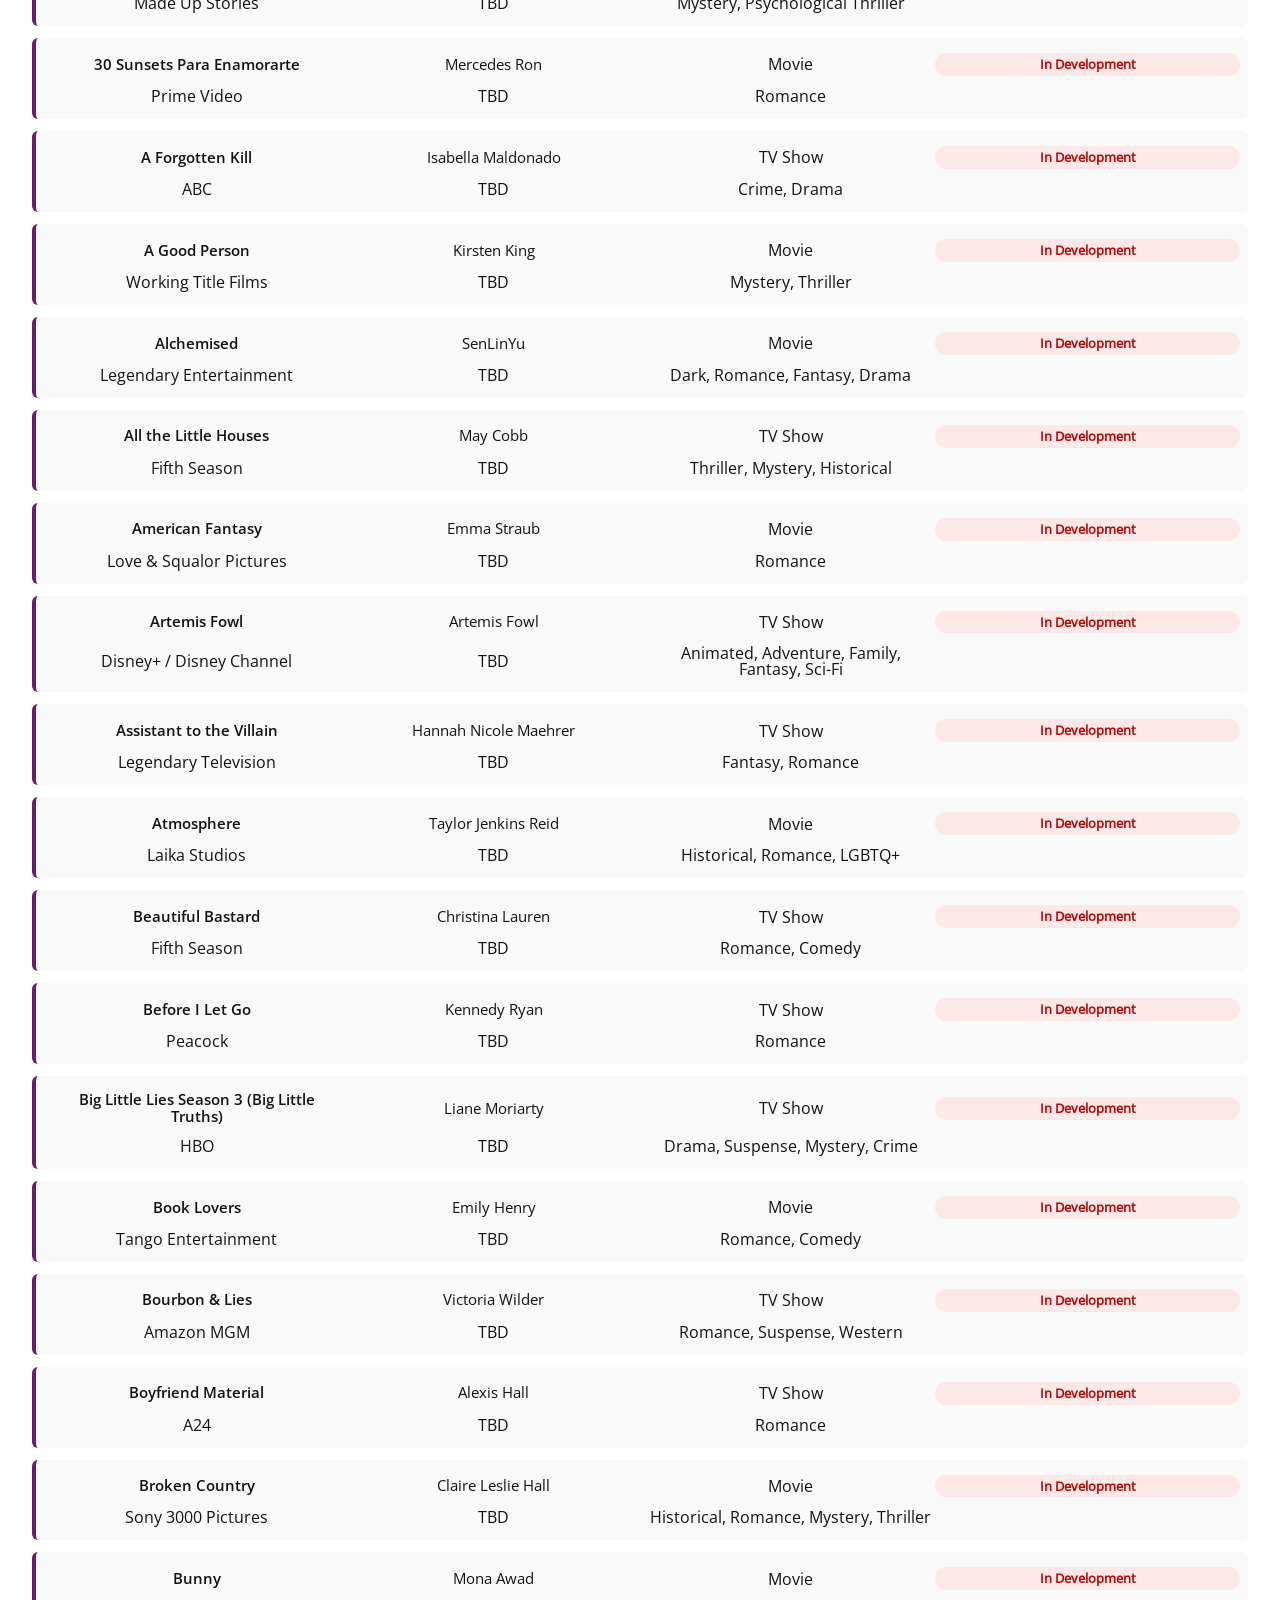
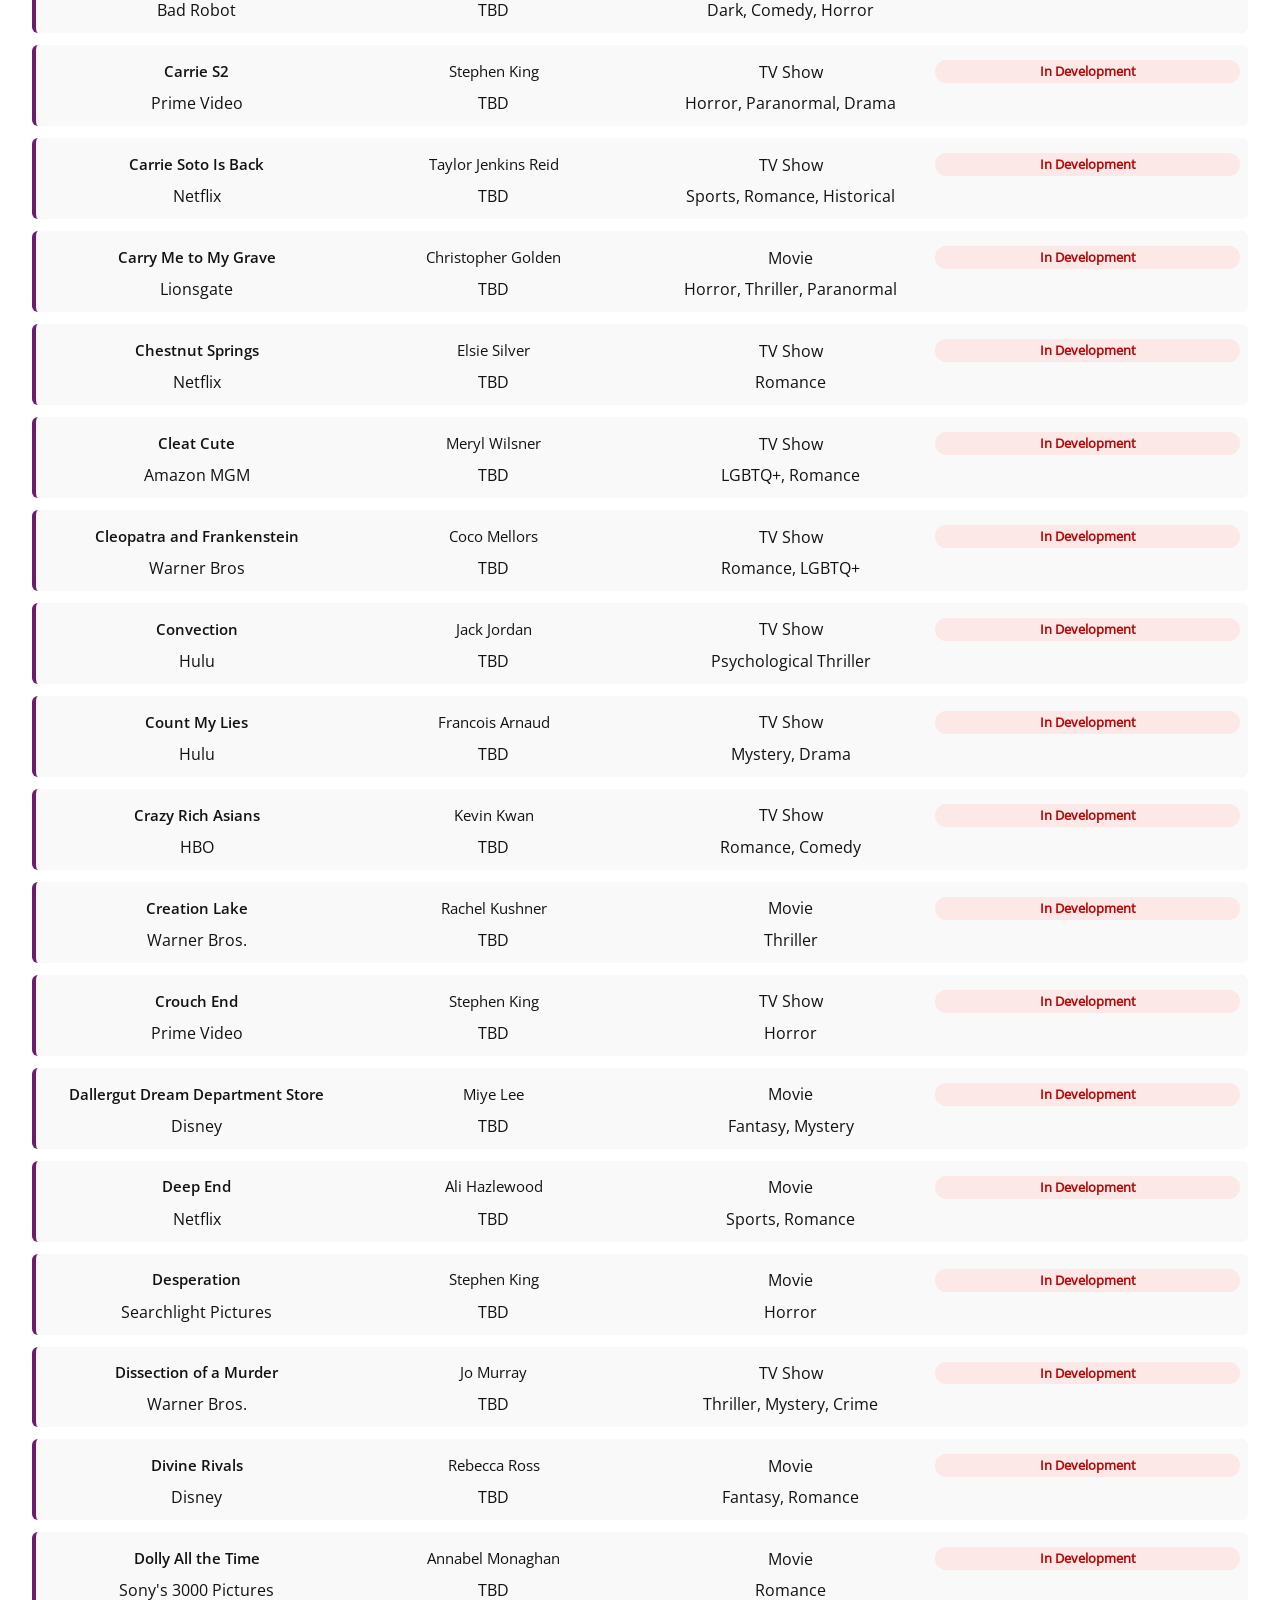
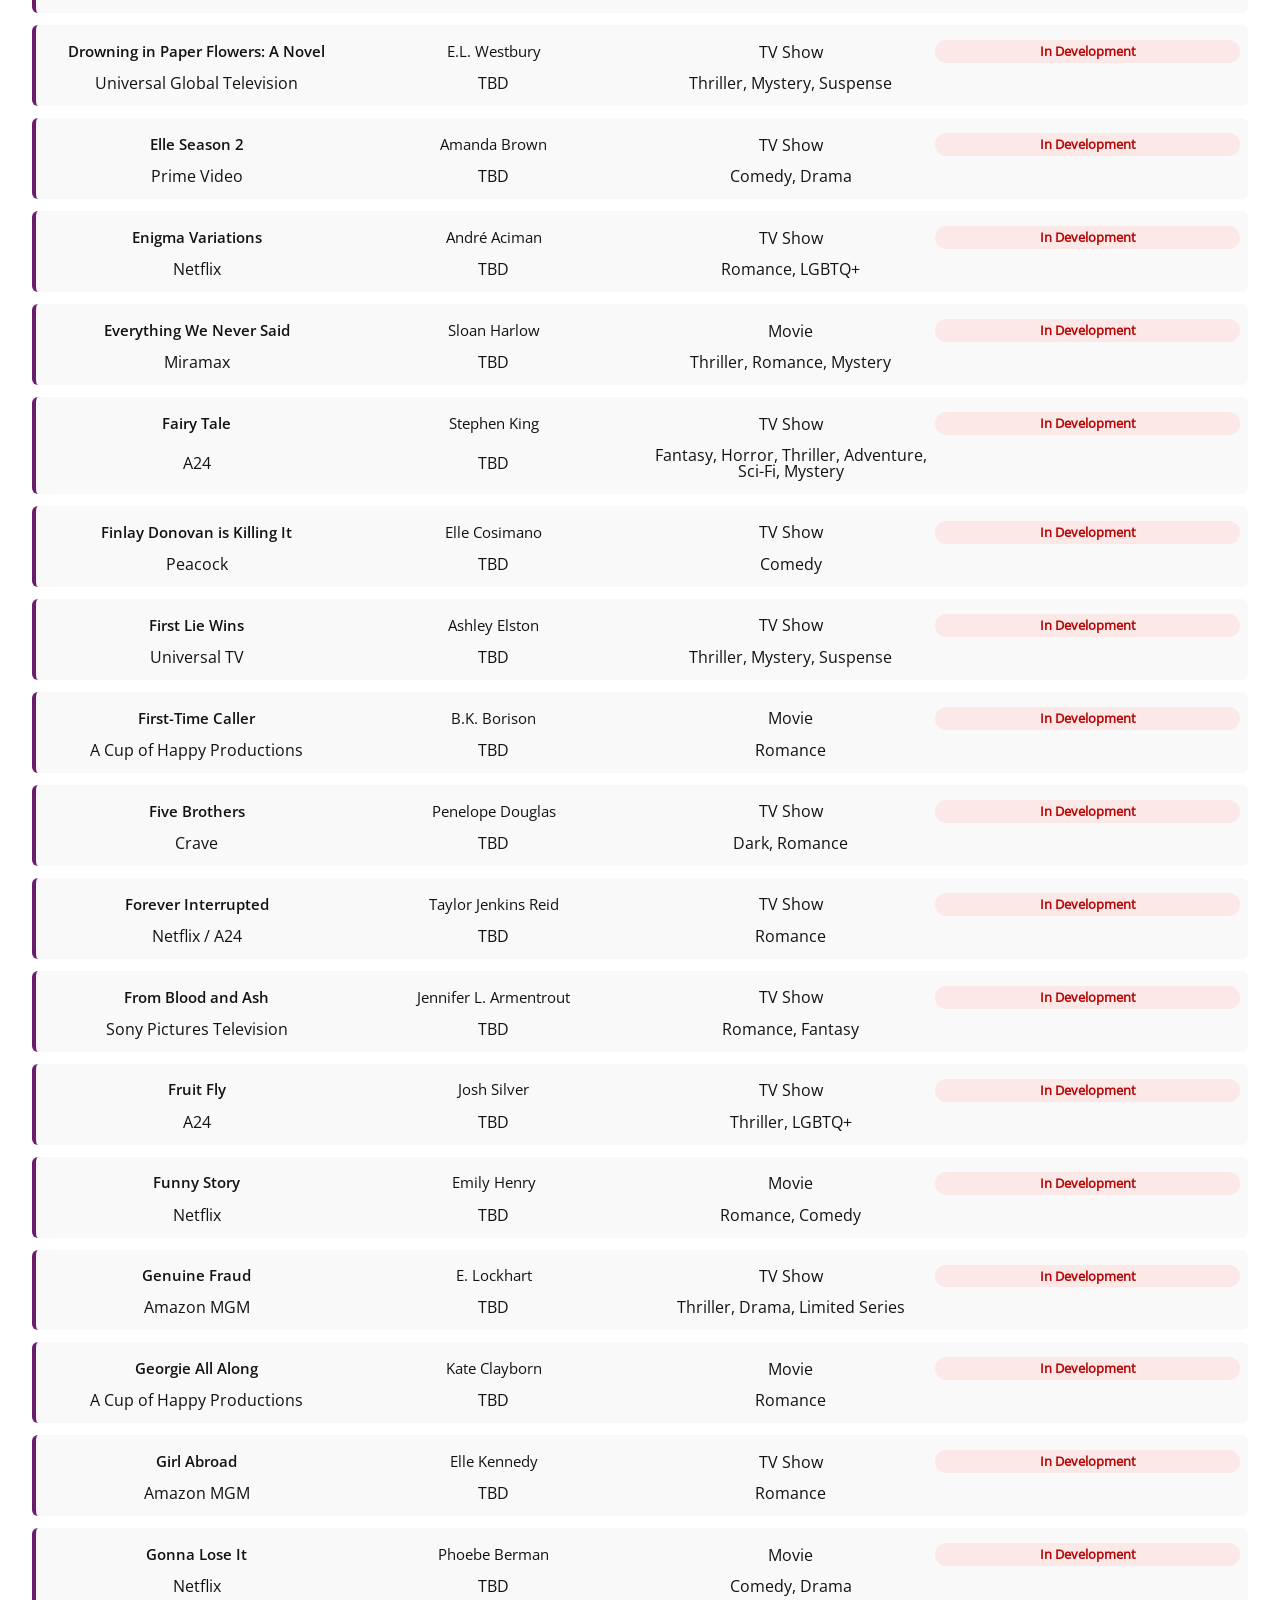
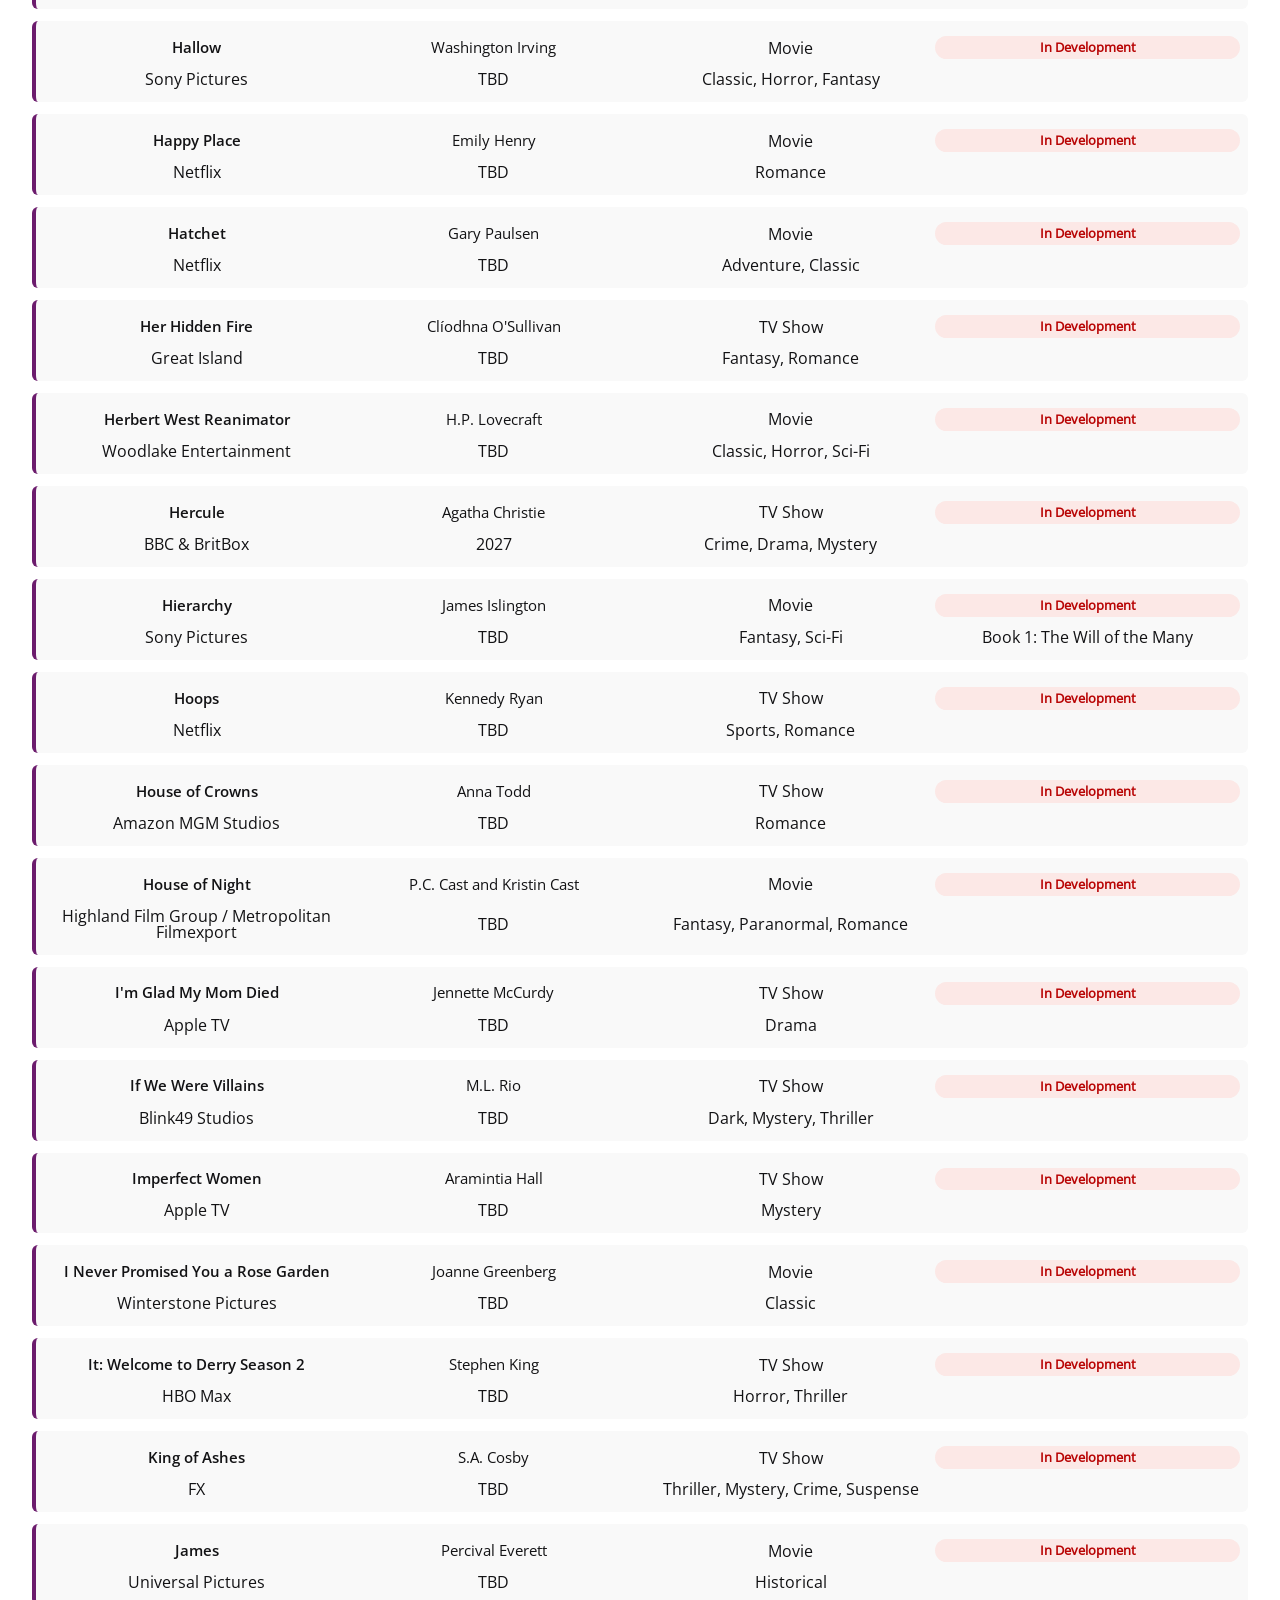
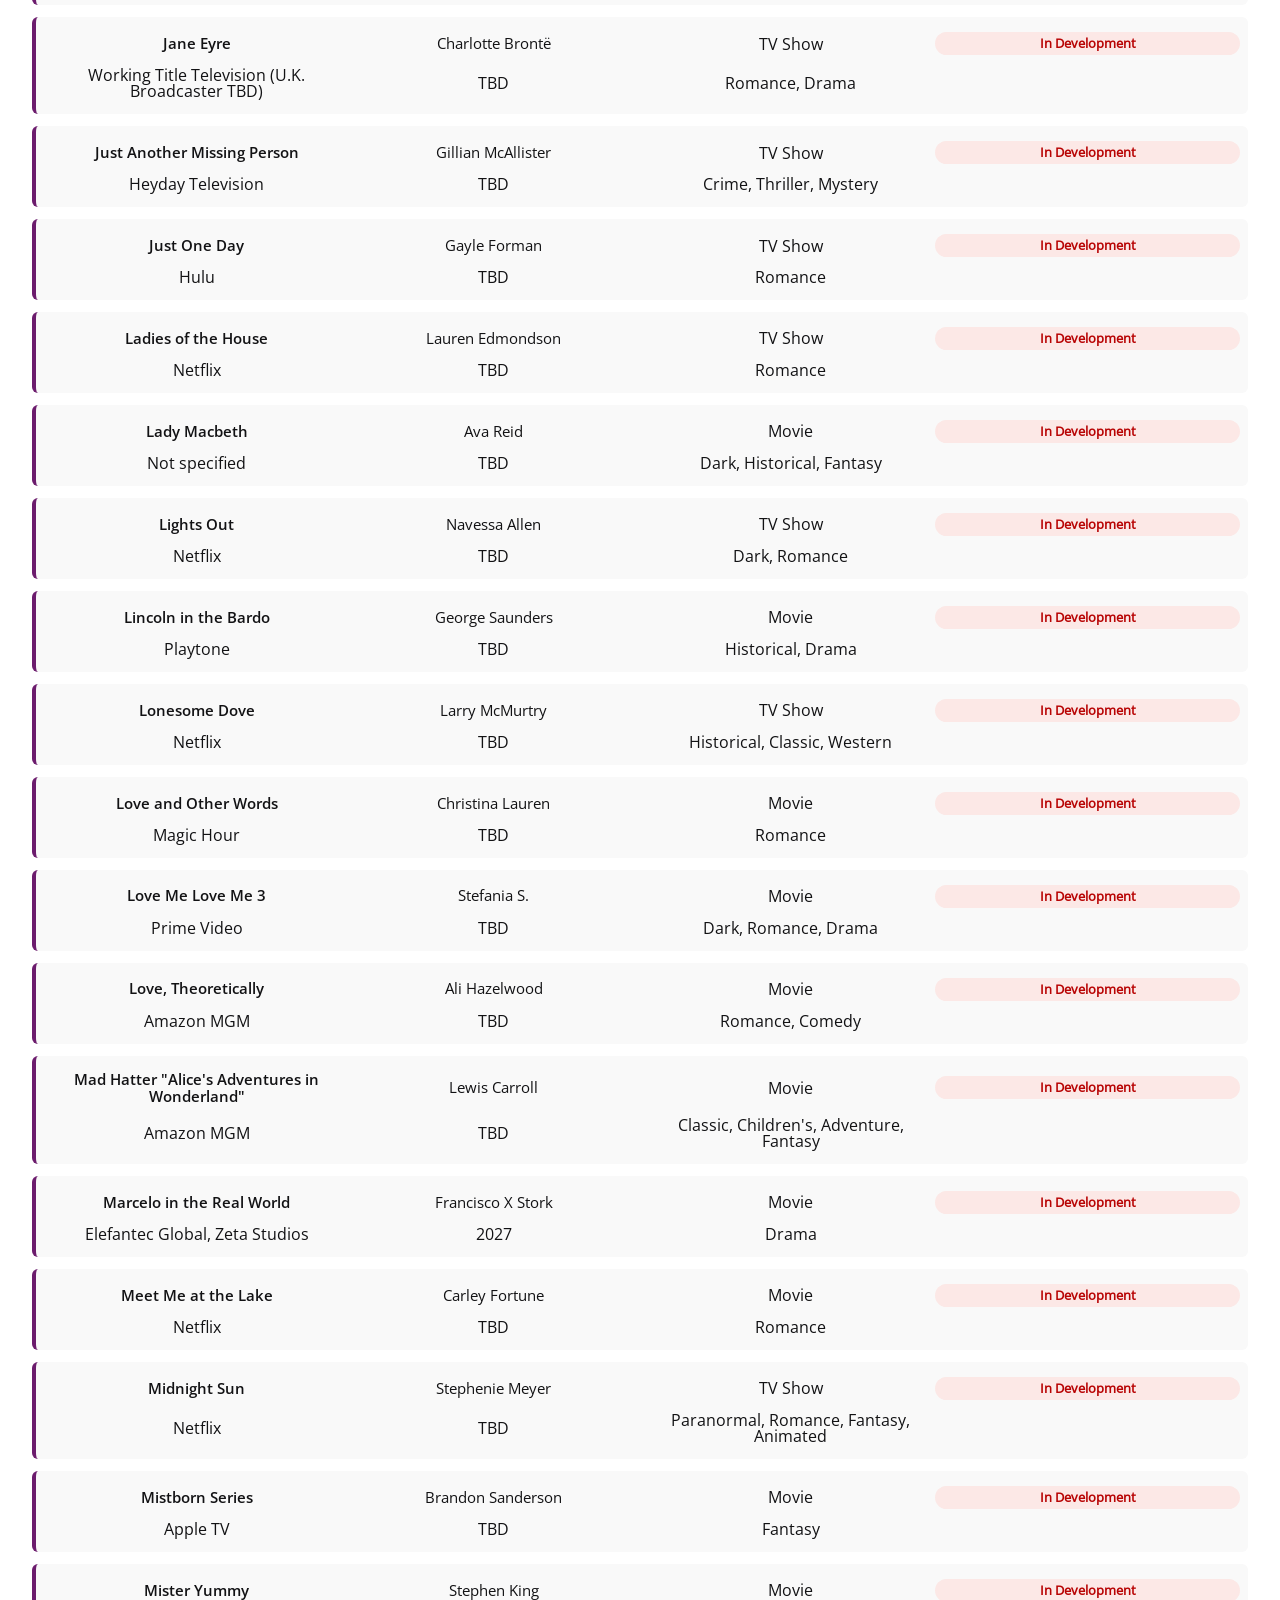
==== commit 13b06253: "Update anticipated adaptations with new entries Added new entries for 'We Were Liars Season 2' and '" ====
--- a/anticipated.adaptation.html
+++ b/anticipated.adaptation.html
@@ -425,6 +425,17 @@
 </div>
 
 <div class="grid_row data_row">
+    <div class="book_title">We Were Liars Season 2</div>
+    <div class="author_cell">E. Lockhart</div>
+    <div class="cell"><span>TV Show</span></div>
+    <span class="status_badge badge_green">Post-Production</span>
+    <div class="cell platform_cell network_cell"><span>Prime Video</span></div>
+    <div class="cell platform_cell date_cell"><span>TBD</span></div>
+    <div class="cell platform_cell genre_cell"><span>Drama, Mystery, Thriller, Romance</span></div>
+    <div class="cell platform_cell"><span></span>Book 2: Family of Liars</div>
+</div>
+
+<div class="grid_row data_row">
     <div class="book_title">What Happens at Night</div>
     <div class="author_cell">Peter Cameron</div>
     <div class="cell"><span>Movie</span></div>
@@ -432,6 +443,7 @@
     <div class="cell platform_cell network_cell"><span>Apple Studios</span></div>
     <div class="cell platform_cell date_cell"><span>TBD</span></div>
     <div class="cell platform_cell genre_cell"><span>Drama, Horror, Mystery, Thriller</span></div>
+    <div class="cell platform_cell"><span></span></div>
 </div>
  
 
@@ -445,6 +457,7 @@
     <div class="cell platform_cell network_cell"><span>Prime Video</span></div>
     <div class="cell platform_cell date_cell"><span>2027</span></div>
     <div class="cell platform_cell genre_cell"><span>Drama, Romance</span></div>
+    <div class="cell platform_cell"><span></span></div>
 </div>
 
   <div class="grid_row data_row">
@@ -455,6 +468,7 @@
     <div class="cell platform_cell network_cell"><span>Netflix</span></div>
     <div class="cell platform_cell date_cell"><span>TBD 2027</span></div>
     <div class="cell platform_cell genre_cell"><span>Historical, Romance, Drama</span></div>
+    <div class="cell platform_cell"><span></span></div>
 </div>
 
 <div class="grid_row data_row">
@@ -465,6 +479,7 @@
     <div class="cell platform_cell network_cell"><span>Crave / HBO Max</span></div>
     <div class="cell platform_cell date_cell"><span>April 2027</span></div>
     <div class="cell platform_cell genre_cell"><span>Romance, Sports</span></div>
+    <div class="cell platform_cell"><span></span></div>
 </div>
 
 
@@ -476,6 +491,7 @@
     <div class="cell platform_cell network_cell"><span>Netflix</span></div>
     <div class="cell platform_cell date_cell"><span>TBD</span></div>
     <div class="cell platform_cell genre_cell"><span>Sports, Romance, Comedy</span></div>
+    <div class="cell platform_cell"><span></span></div>
 </div>
 
 <div class="grid_row data_row">
@@ -486,6 +502,7 @@
     <div class="cell platform_cell network_cell"><span>Netflix</span></div>
     <div class="cell platform_cell date_cell"><span>2027</span></div>
     <div class="cell platform_cell genre_cell"><span>Romance, Drama</span></div>
+    <div class="cell platform_cell"><span></span></div>
 </div>
 
 <div class="grid_row data_row">
@@ -496,6 +513,7 @@
     <div class="cell platform_cell network_cell"><span>Prime Video</span></div>
     <div class="cell platform_cell date_cell"><span>2027</span></div>
     <div class="cell platform_cell genre_cell"><span>Psychological Thriller, Action, Crime</span></div>
+    <div class="cell platform_cell"><span></span></div>
 </div>
 
 <div class="grid_row data_row">
@@ -506,6 +524,7 @@
     <div class="cell platform_cell network_cell"><span>Disney+</span></div>
     <div class="cell platform_cell date_cell"><span>TBD</span></div>
     <div class="cell platform_cell genre_cell"><span>Thriller, Romance, Mystery</span></div>
+    <div class="cell platform_cell"><span></span></div>
 </div>
 
 <div class="grid_row data_row">
@@ -516,6 +535,7 @@
     <div class="cell platform_cell network_cell"><span>Lionsgate</span></div>
     <div class="cell platform_cell date_cell"><span>TBD</span></div>
     <div class="cell platform_cell genre_cell"><span>Horror, Thriller, Mystery, Paranormal, Suspense</span></div>
+    <div class="cell platform_cell"><span></span></div>
 </div>
 
 <div class="grid_row data_row">
@@ -526,6 +546,7 @@
     <div class="cell platform_cell network_cell"><span>Independent Production</span></div>
     <div class="cell platform_cell date_cell"><span>TBD</span></div>
     <div class="cell platform_cell genre_cell"><span>Historical, Drama</span></div>
+    <div class="cell platform_cell"><span></span></div>
 </div>
 
 <div class="grid_row data_row">
@@ -536,6 +557,7 @@
     <div class="cell platform_cell network_cell"><span></span>BBC Film</span></div>
     <div class="cell platform_cell date_cell"><span>TBD</span></div>
     <div class="cell platform_cell genre_cell"><span>Drama</span></div>
+    <div class="cell platform_cell"><span></span></div>
 </div>
 
 <div class="grid_row data_row">
@@ -546,6 +568,7 @@
     <div class="cell platform_cell network_cell"><span>Wonderful Films</span></div>
     <div class="cell platform_cell date_cell"><span>TBD</span></div>
     <div class="cell platform_cell genre_cell"><span>Romance</span></div>
+    <div class="cell platform_cell"><span></span></div>
 </div>
 
 <div class="grid_row data_row">
@@ -556,6 +579,7 @@
     <div class="cell platform_cell network_cell"><span>Netflix</span></div>
     <div class="cell platform_cell date_cell"><span>TBD</span></div>
     <div class="cell platform_cell genre_cell"><span>Romance</span></div>
+    <div class="cell platform_cell"><span></span></div>
 </div>
 
 <div class="grid_row data_row">
@@ -567,6 +591,7 @@
     <div class="cell platform_cell date_cell"><span>TBD</span></div>
     <div class="cell platform_cell genre_cell"><span>Thriller, Crime, Mystery</span></div>
     <div class="cell platform_cell"><span></span></div>
+    <div class="cell platform_cell"><span></span></div>
 </div>
 
 <div class="grid_row data_row">
@@ -577,6 +602,7 @@
     <div class="cell platform_cell network_cell"><span>Black Bear / Mad Chance Productions</span></div>
     <div class="cell platform_cell date_cell"><span>TBD</span></div>
     <div class="cell platform_cell genre_cell"><span>Mystery, Drama, Thriller</span></div>
+    <div class="cell platform_cell"><span></span></div>
 </div>
 
 <div class="grid_row data_row">
@@ -587,6 +613,7 @@
     <div class="cell platform_cell network_cell"><span>Apple TV</span></div>
     <div class="cell platform_cell date_cell"><span>TBD</span></div>
     <div class="cell platform_cell genre_cell"><span>Sci-Fi, Action, Dystopian, Thriller</span></div>
+    <div class="cell platform_cell"><span></span></div>
 </div>
 
 <div class="grid_row data_row">
@@ -597,6 +624,7 @@
     <div class="cell platform_cell network_cell"><span>Prime Video</span></div>
     <div class="cell platform_cell date_cell"><span>TBD</span></div>
     <div class="cell platform_cell genre_cell"><span>Romance</span></div>
+    <div class="cell platform_cell"><span></span></div>
 </div>
 
 <div class="grid_row data_row">
@@ -607,6 +635,7 @@
     <div class="cell platform_cell network_cell"><span>PassionFlix</span></div>
     <div class="cell platform_cell date_cell"><span>TBD</span></div>
     <div class="cell platform_cell genre_cell"><span>Dark, Romance</span></div>
+    <div class="cell platform_cell"><span></span></div>
 </div>
 
 <div class="grid_row data_row">
@@ -617,6 +646,7 @@
     <div class="cell platform_cell network_cell"><span>Crave / Netflix (US)</span></div>
     <div class="cell platform_cell date_cell"><span>TBD</span></div>
     <div class="cell platform_cell genre_cell"><span>Romance, Drama</span></div>
+    <div class="cell platform_cell"><span></span></div>
 </div>
 
 <div class="grid_row data_row">
@@ -627,6 +657,7 @@
     <div class="cell platform_cell network_cell"><span>Prime Video</span></div>
     <div class="cell platform_cell date_cell"><span>TBD</span></div>
     <div class="cell platform_cell genre_cell"><span>Romance, Spanish</span></div>
+    <div class="cell platform_cell"><span></span></div>
 </div>
 
 <div class="grid_row data_row">
@@ -637,6 +668,7 @@
     <div class="cell platform_cell network_cell"><span>MGM+</span></div>
     <div class="cell platform_cell date_cell"><span>TBD</span></div>
     <div class="cell platform_cell genre_cell"><span>Historical, Romance</span></div>
+    <div class="cell platform_cell"><span></span></div>
 </div>
 
 <div class="grid_row data_row">
@@ -647,6 +679,7 @@
     <div class="cell platform_cell network_cell"><span>BBC</span></div>
     <div class="cell platform_cell date_cell"><span>TBD</span></div>
     <div class="cell platform_cell genre_cell"><span>Classic</span></div>
+    <div class="cell platform_cell"><span></span></div>
 </div>
 
 <div class="grid_row data_row">
@@ -657,6 +690,7 @@
     <div class="cell platform_cell network_cell">Sky and Left Bank Pictures<span></span></div>
     <div class="cell platform_cell date_cell"><span>TBD</span></div>
     <div class="cell platform_cell genre_cell"><span>Mystery, Thriller, Crime</span></div>
+    <div class="cell platform_cell"><span></span></div>
 </div>
 
 <div class="grid_row data_row">
@@ -667,6 +701,7 @@
     <div class="cell platform_cell network_cell"><span>Netflix</span></div>
     <div class="cell platform_cell date_cell"><span>TBD</span></div>
     <div class="cell platform_cell genre_cell"><span>Philosophy, Spirituality</span></div>
+    <div class="cell platform_cell"><span></span></div>
 </div>
 
 <div class="grid_row data_row">
@@ -677,6 +712,7 @@
     <div class="cell platform_cell network_cell"><span>Netflix</span></div>
     <div class="cell platform_cell date_cell"><span>TBD</span></div>
     <div class="cell platform_cell genre_cell"><span>Thriller, Mystery</span></div>
+    <div class="cell platform_cell"><span></span></div>
 </div>
 
 <div class="grid_row data_row">
@@ -687,6 +723,7 @@
     <div class="cell platform_cell network_cell"><span>Hulu</span></div>
     <div class="cell platform_cell date_cell"><span>TBD</span></div>
     <div class="cell platform_cell genre_cell"><span>Dystopian, Drama</span></div>
+    <div class="cell platform_cell"><span></span></div>
 </div>
 
 <div class="grid_row data_row">
@@ -708,16 +745,7 @@
     <div class="cell platform_cell network_cell"><span>Netflix</span></div>
     <div class="cell platform_cell date_cell"><span>TBD</span></div>
     <div class="cell platform_cell genre_cell"><span>Romance, Drama</span></div>
-</div>
-
-<div class="grid_row data_row">
-    <div class="book_title">We Were Liars S2 (Family of Liars)</div>
-    <div class="author_cell">E. Lockhart</div>
-    <div class="cell"><span>TV Show</span></div>
-    <span class="status_badge badge_yellow">Filming</span>
-    <div class="cell platform_cell network_cell"><span>Prime Video</span></div>
-    <div class="cell platform_cell date_cell"><span>TBD</span></div>
-    <div class="cell platform_cell genre_cell"><span>Drama, Mystery, Thriller, Romance</span></div>
+    <div class="cell platform_cell"><span></span></div>
 </div>
 
         <!-- PRE-PRODUCTION -->
@@ -837,6 +865,17 @@
 </div>
 
 <div class="grid_row data_row">
+    <div class="book_title">Nightwatching</div>
+    <div class="author_cell">Tracy Sierra</div>
+    <div class="cell"><span>Movie</span></div>
+    <span class="status_badge badge_orange">Pre-Production</span>
+    <div class="cell platform_cell network_cell"><span>Fifth Season</span></div>
+    <div class="cell platform_cell date_cell"><span>TBD</span></div>
+    <div class="cell platform_cell genre_cell"><span>Drama, Thriller</span></div>
+</div>
+
+
+<div class="grid_row data_row">
     <div class="book_title">The Birds</div>
     <div class="author_cell">Daphne du Maurier</div>
     <div class="cell"><span>TV Show</span></div>
@@ -1173,6 +1212,18 @@
     <div class="cell platform_cell genre_cell"><span>LGBTQ+, Romance</span></div>
     <div class="cell platform_cell"><span></span></div>
 </div>
+
+<div class="grid_row data_row">
+    <div class="book_title">Cleopatra and Frankenstein </div>
+    <div class="author_cell">Coco Mellors</div>
+    <div class="cell"><span>TV Show</span></div>
+    <span class="status_badge badge_red">In Development</span>
+    <div class="cell platform_cell network_cell"><span>Warner Bros</span></div>
+    <div class="cell platform_cell date_cell"><span>TBD</span></div>
+    <div class="cell platform_cell genre_cell"><span>Romance, LGBTQ+</span></div>
+    <div class="cell platform_cell"><span></span></div>
+</div>
+
 
 <div class="grid_row data_row">
     <div class="book_title">Convection</div>
@@ -2205,7 +2256,7 @@
     <div class="cell platform_cell network_cell"><span>Apple TV</span></div>
     <div class="cell platform_cell date_cell"><span>TBD</span></div>
     <div class="cell platform_cell genre_cell"><span>Dark, Comedy, Thriller, Drama</span></div>
-    <div class="cell platform_cell"><span></span></div>
+    <div class="cell platform_cell"><span> Book 8: Bad Actors</span></div>
 </div>
 
 <div class="grid_row data_row">
@@ -2216,11 +2267,34 @@
     <div class="cell platform_cell network_cell"><span>Apple TV</span></div>
     <div class="cell platform_cell date_cell"><span>TBD</span></div>
     <div class="cell platform_cell genre_cell"><span>Dark, Comedy, Thriller, Drama</span></div>
-    <div class="cell platform_cell"><span></span></div>
-</div>
-
-<div class="grid_row data_row">
-    <div class="book_title">Someone Else’s Husband</div>
+    <div class="cell platform_cell"><span>Book 9: Clown Town</span></div>
+</div>
+
+<div class="grid_row data_row">
+    <div class="book_title">Slow Horses Season 9</div>
+    <div class="author_cell">Mick Herron</div>
+    <div class="cell"><span>TV Show</span></div>
+    <span class="status_badge badge_red">In Development</span>
+    <div class="cell platform_cell network_cell"><span>Apple TV</span></div>
+    <div class="cell platform_cell date_cell"><span>TBD</span></div>
+    <div class="cell platform_cell genre_cell"><span>Dark, Comedy, Thriller, Drama</span></div>
+    <div class="cell platform_cell"><span></span></div>
+</div>
+
+<div class="grid_row data_row">
+    <div class="book_title">Slow Horses Season 10</div>
+    <div class="author_cell">Mick Herron</div>
+    <div class="cell"><span>TV Show</span></div>
+    <span class="status_badge badge_red">In Development</span>
+    <div class="cell platform_cell network_cell"><span>Apple TV</span></div>
+    <div class="cell platform_cell date_cell"><span>TBD</span></div>
+    <div class="cell platform_cell genre_cell"><span>Dark, Comedy, Thriller, Drama</span></div>
+    <div class="cell platform_cell"><span></span></div>
+</div>
+
+
+<div class="grid_row data_row">
+    <div class="book_title">Someone Else's Husband</div>
     <div class="author_cell">Kimberly McCreight</div>
     <div class="cell"><span>TV Show</span></div>
     <span class="status_badge badge_red">In Development</span>
@@ -2693,7 +2767,7 @@
 </div>
 
 <div class="grid_row data_row">
-    <div class="book_title">The Inheritance Cylce</div>
+    <div class="book_title">The Inheritance Cycle</div>
     <div class="author_cell">Christopher Paolini</div>
     <div class="cell"><span>TV Show</span></div>
     <span class="status_badge badge_red">In Development</span>
@@ -2711,6 +2785,17 @@
     <div class="cell platform_cell network_cell"><span>Lionsgate Television</span></div>
     <div class="cell platform_cell date_cell"><span>TBD</span></div>
     <div class="cell platform_cell genre_cell"><span>Mystery, Suspense</span></div>
+    <div class="cell platform_cell"><span></span></div>
+</div>
+
+<div class="grid_row data_row">
+    <div class="book_title">The Innocent</div>
+    <div class="author_cell">Harlan Coben</div>
+    <div class="cell"><span>TV Show</span></div>
+    <span class="status_badge badge_red">In Development</span>
+    <div class="cell platform_cell network_cell"><span>LNetflix</span></div>
+    <div class="cell platform_cell date_cell"><span>TBD</span></div>
+    <div class="cell platform_cell genre_cell"><span>Mystery, Thriller, Suspense</span></div>
     <div class="cell platform_cell"><span></span></div>
 </div>
 
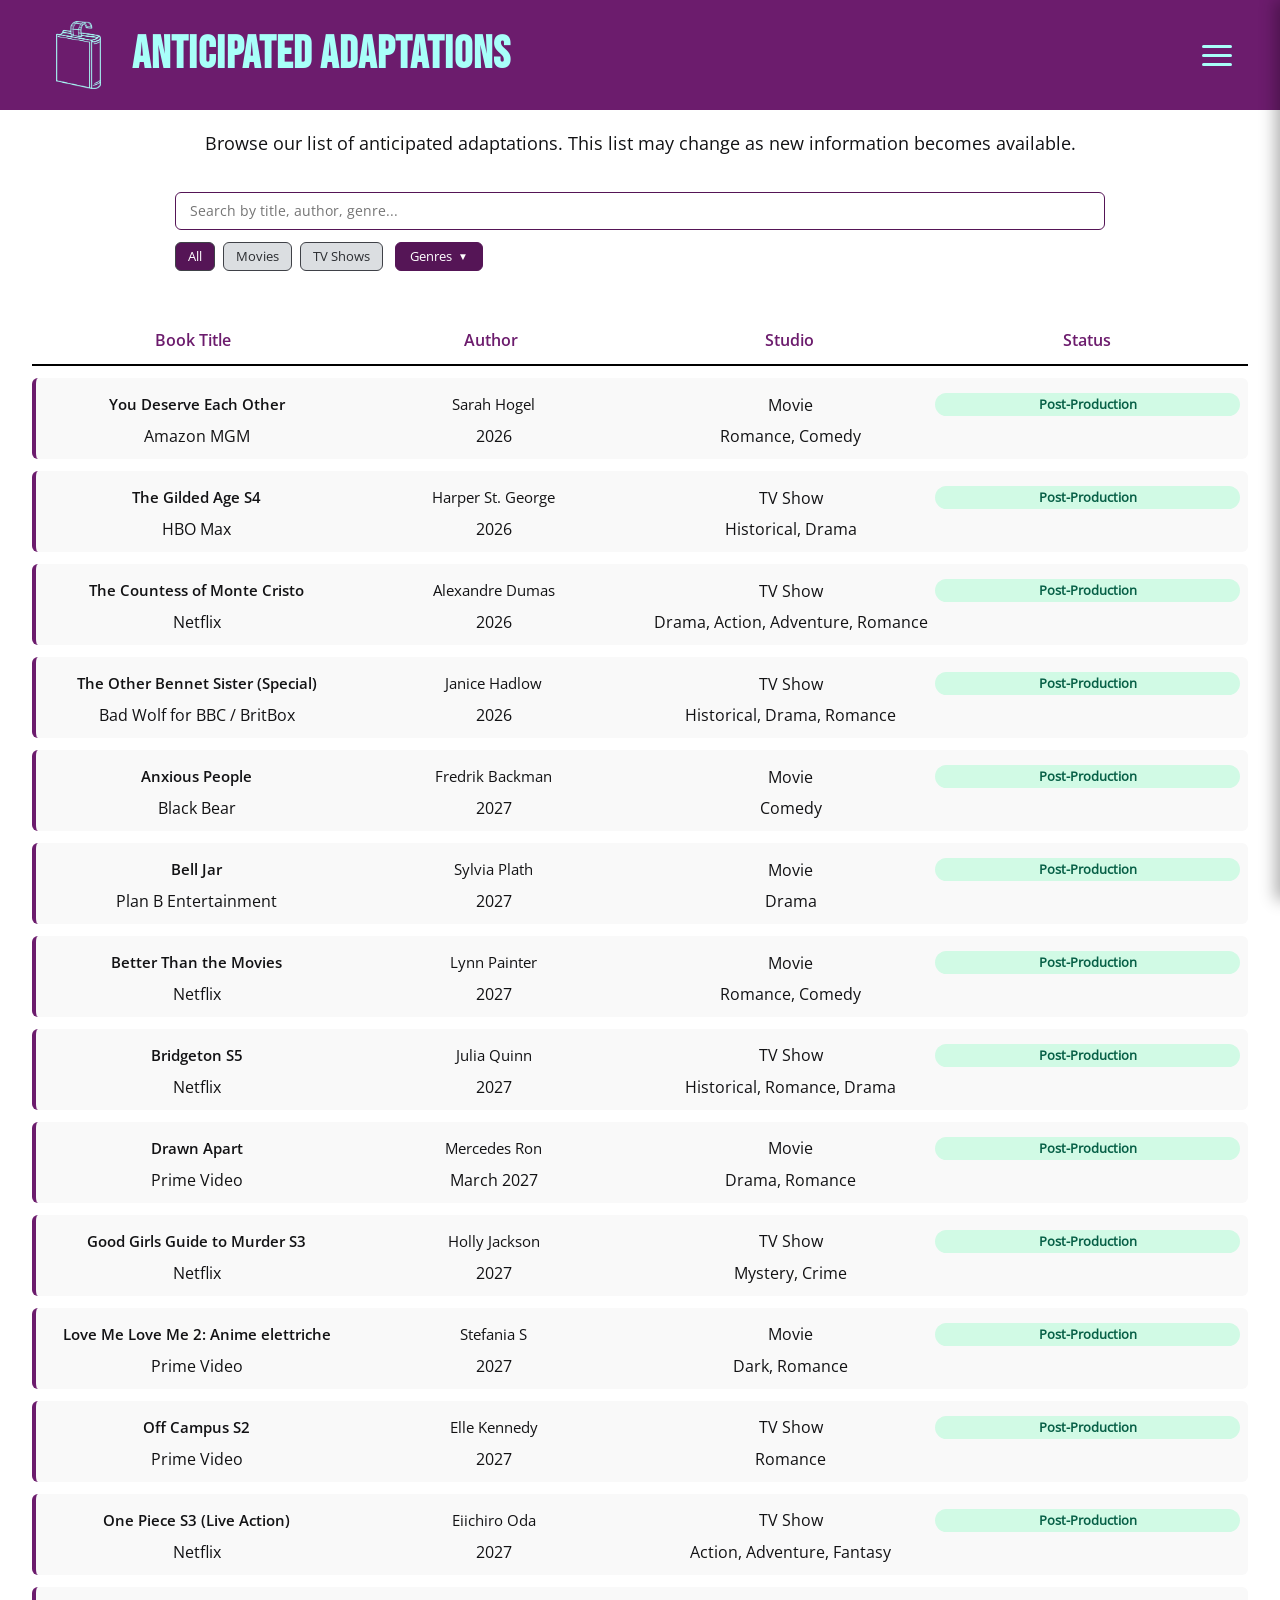
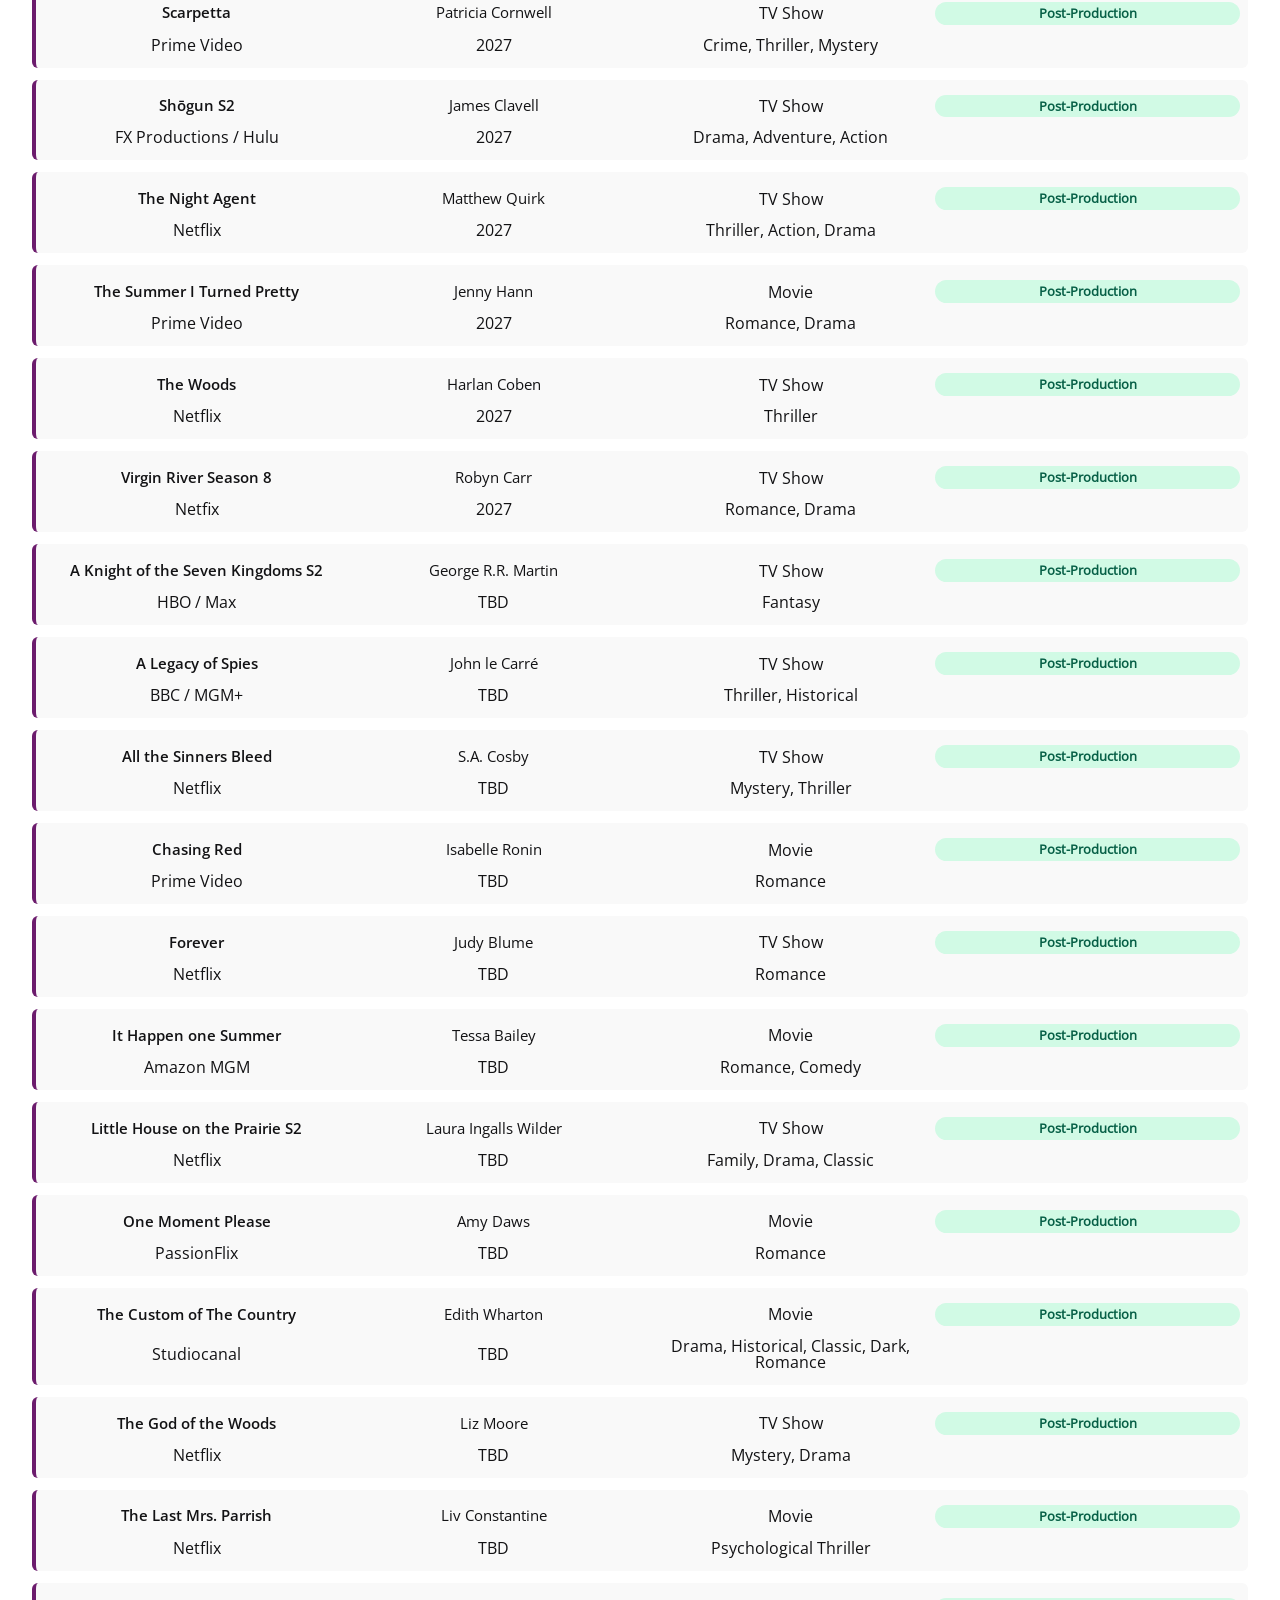
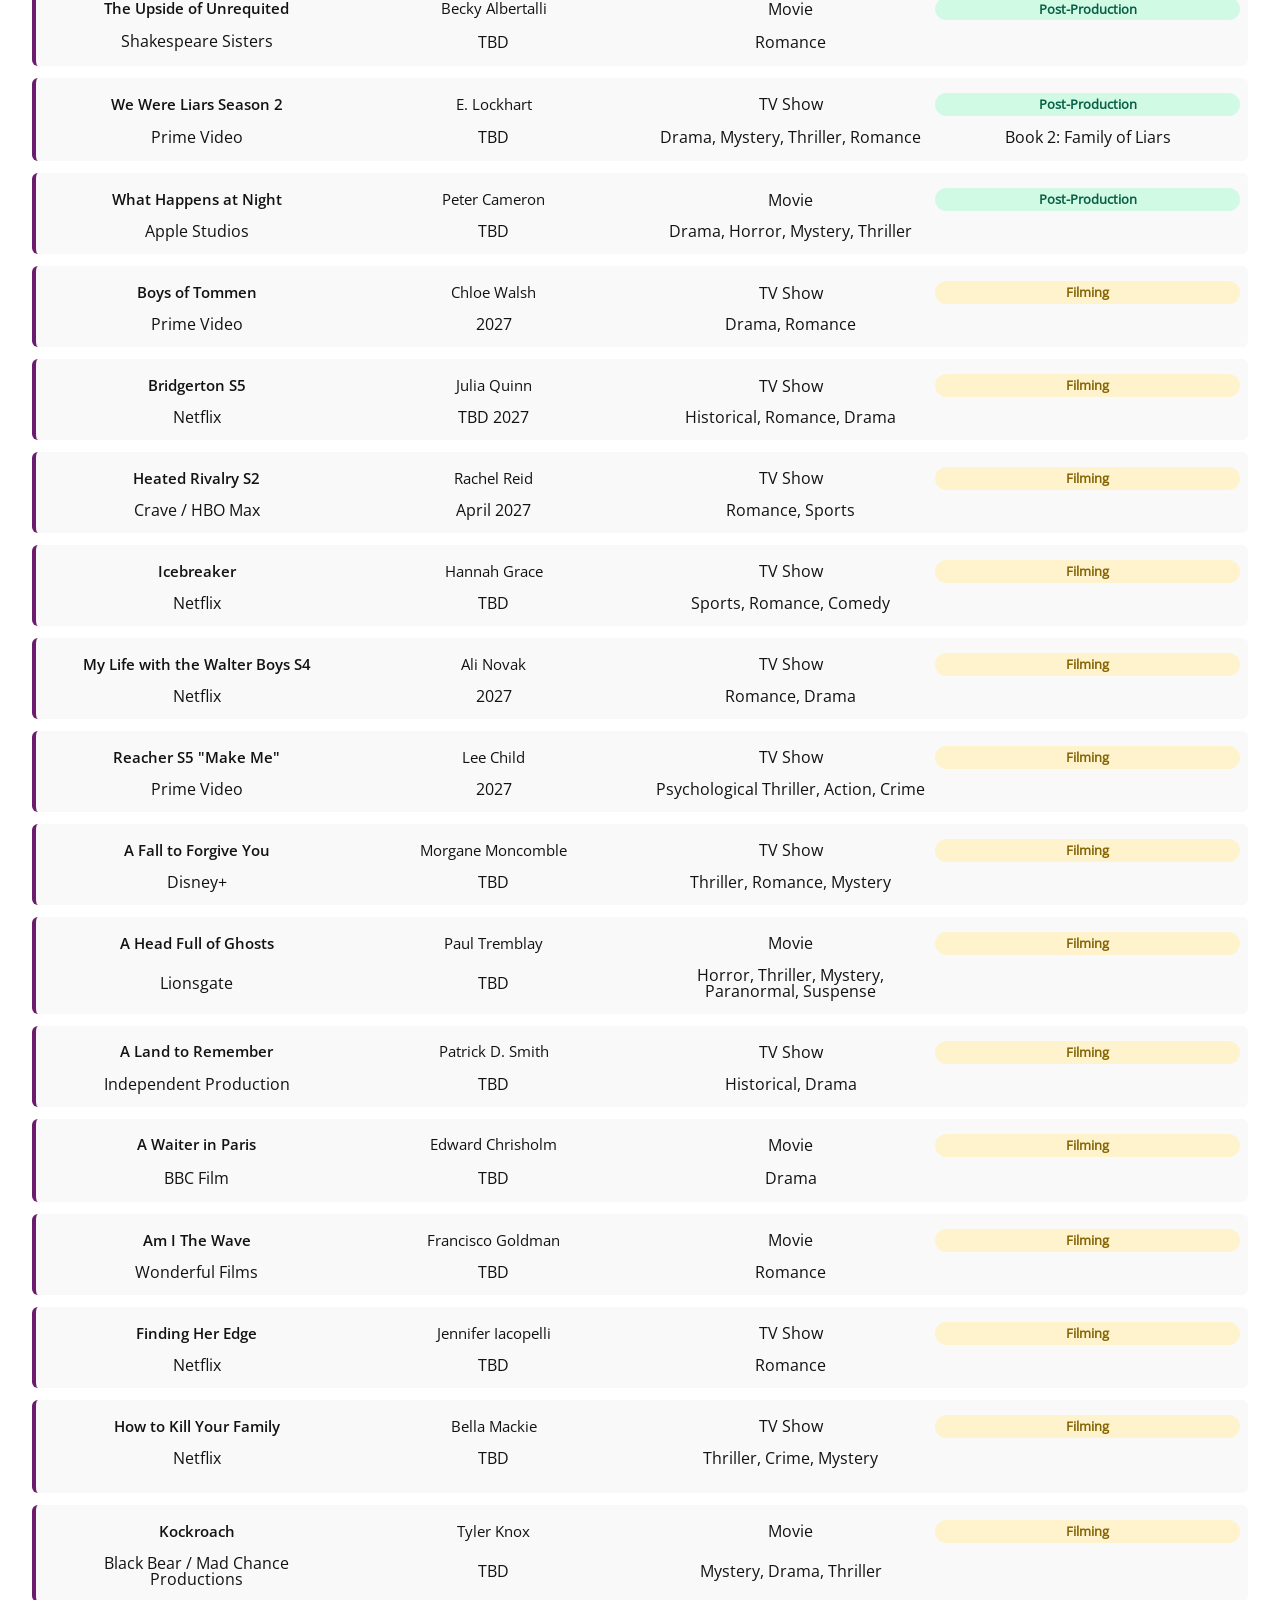
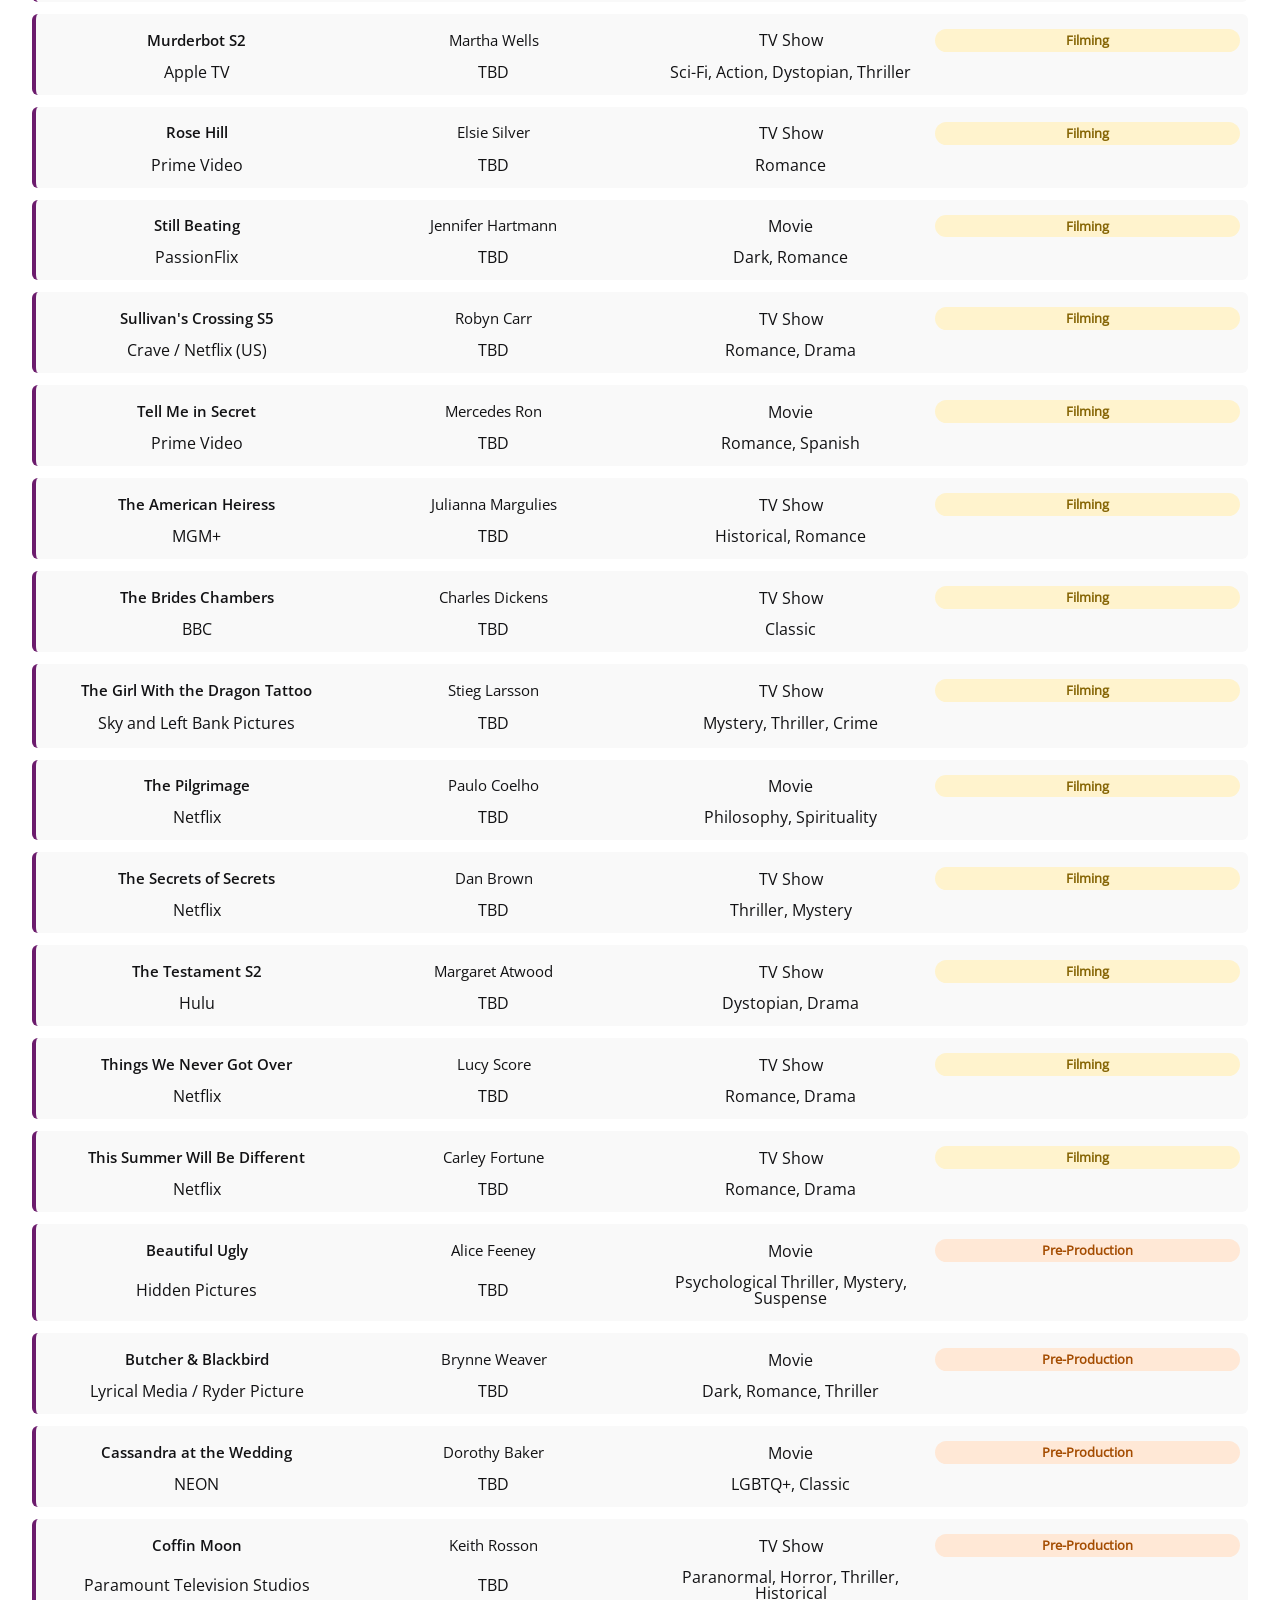
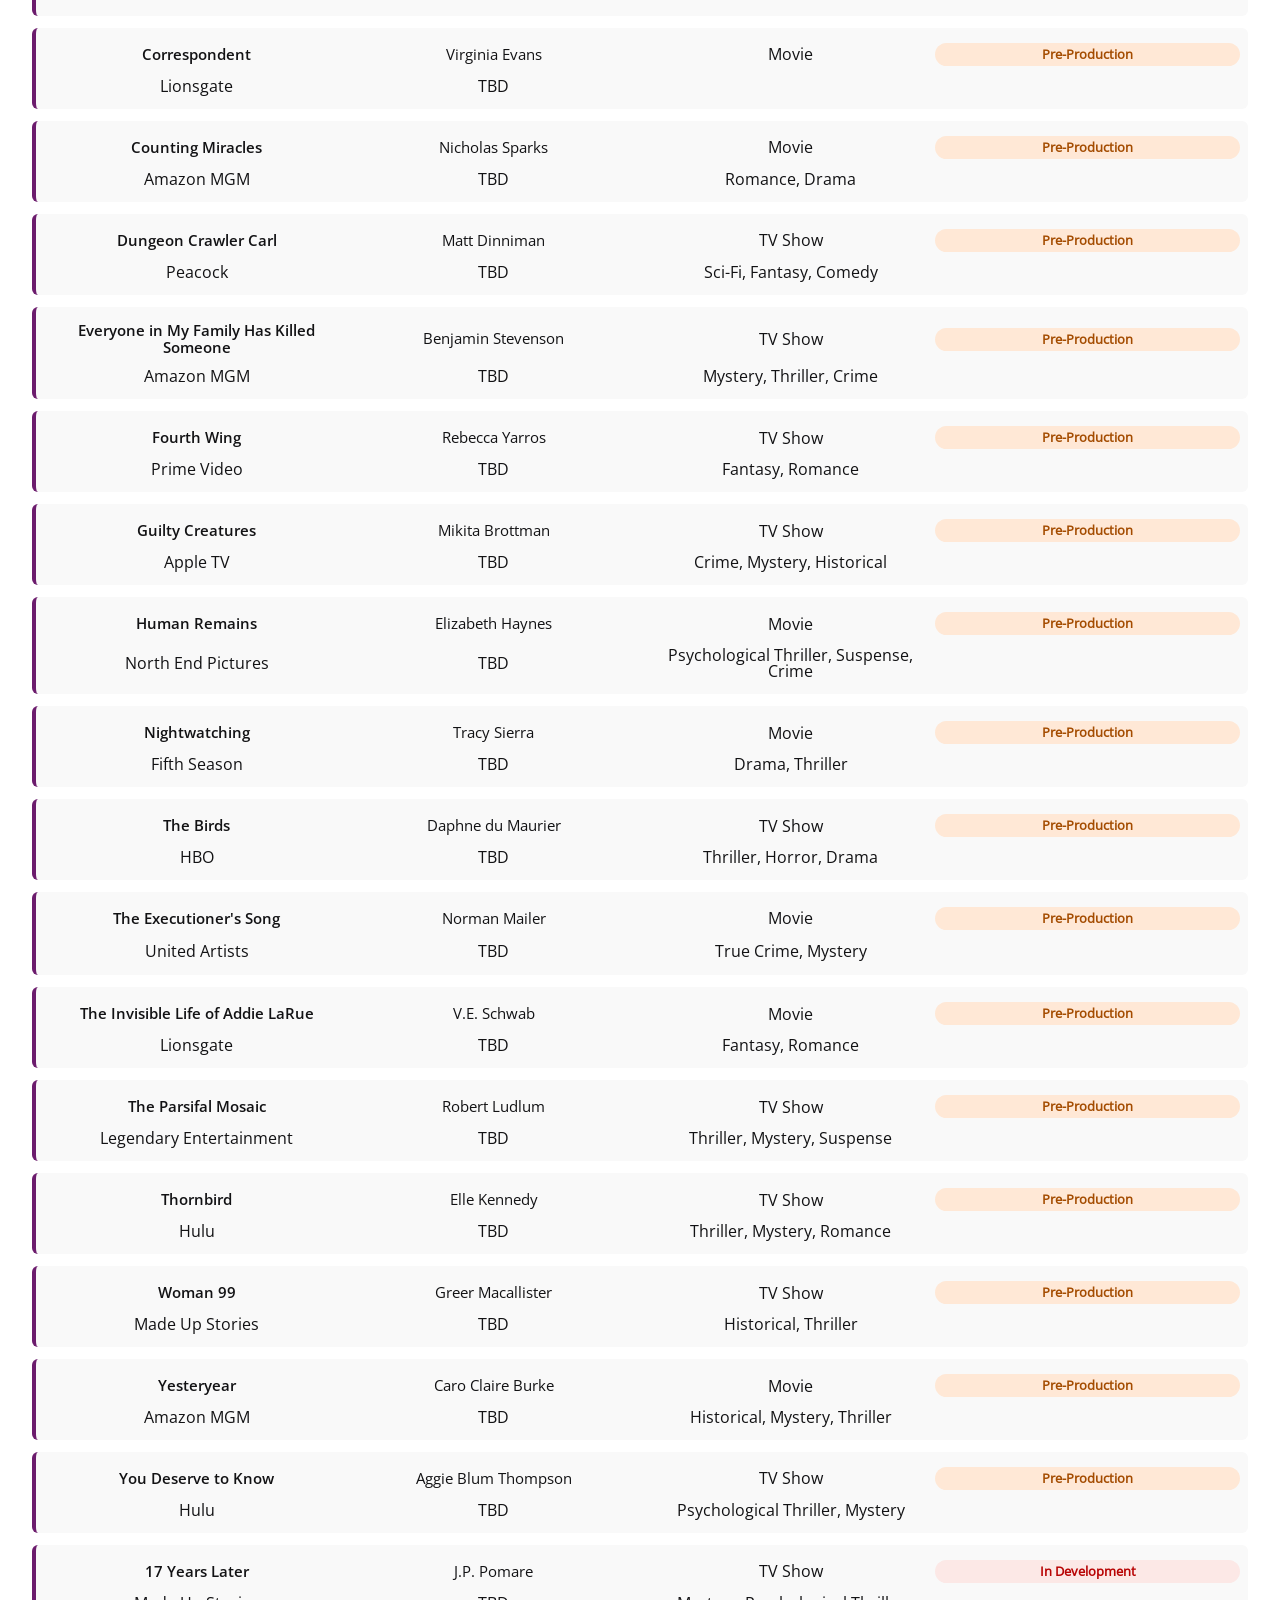
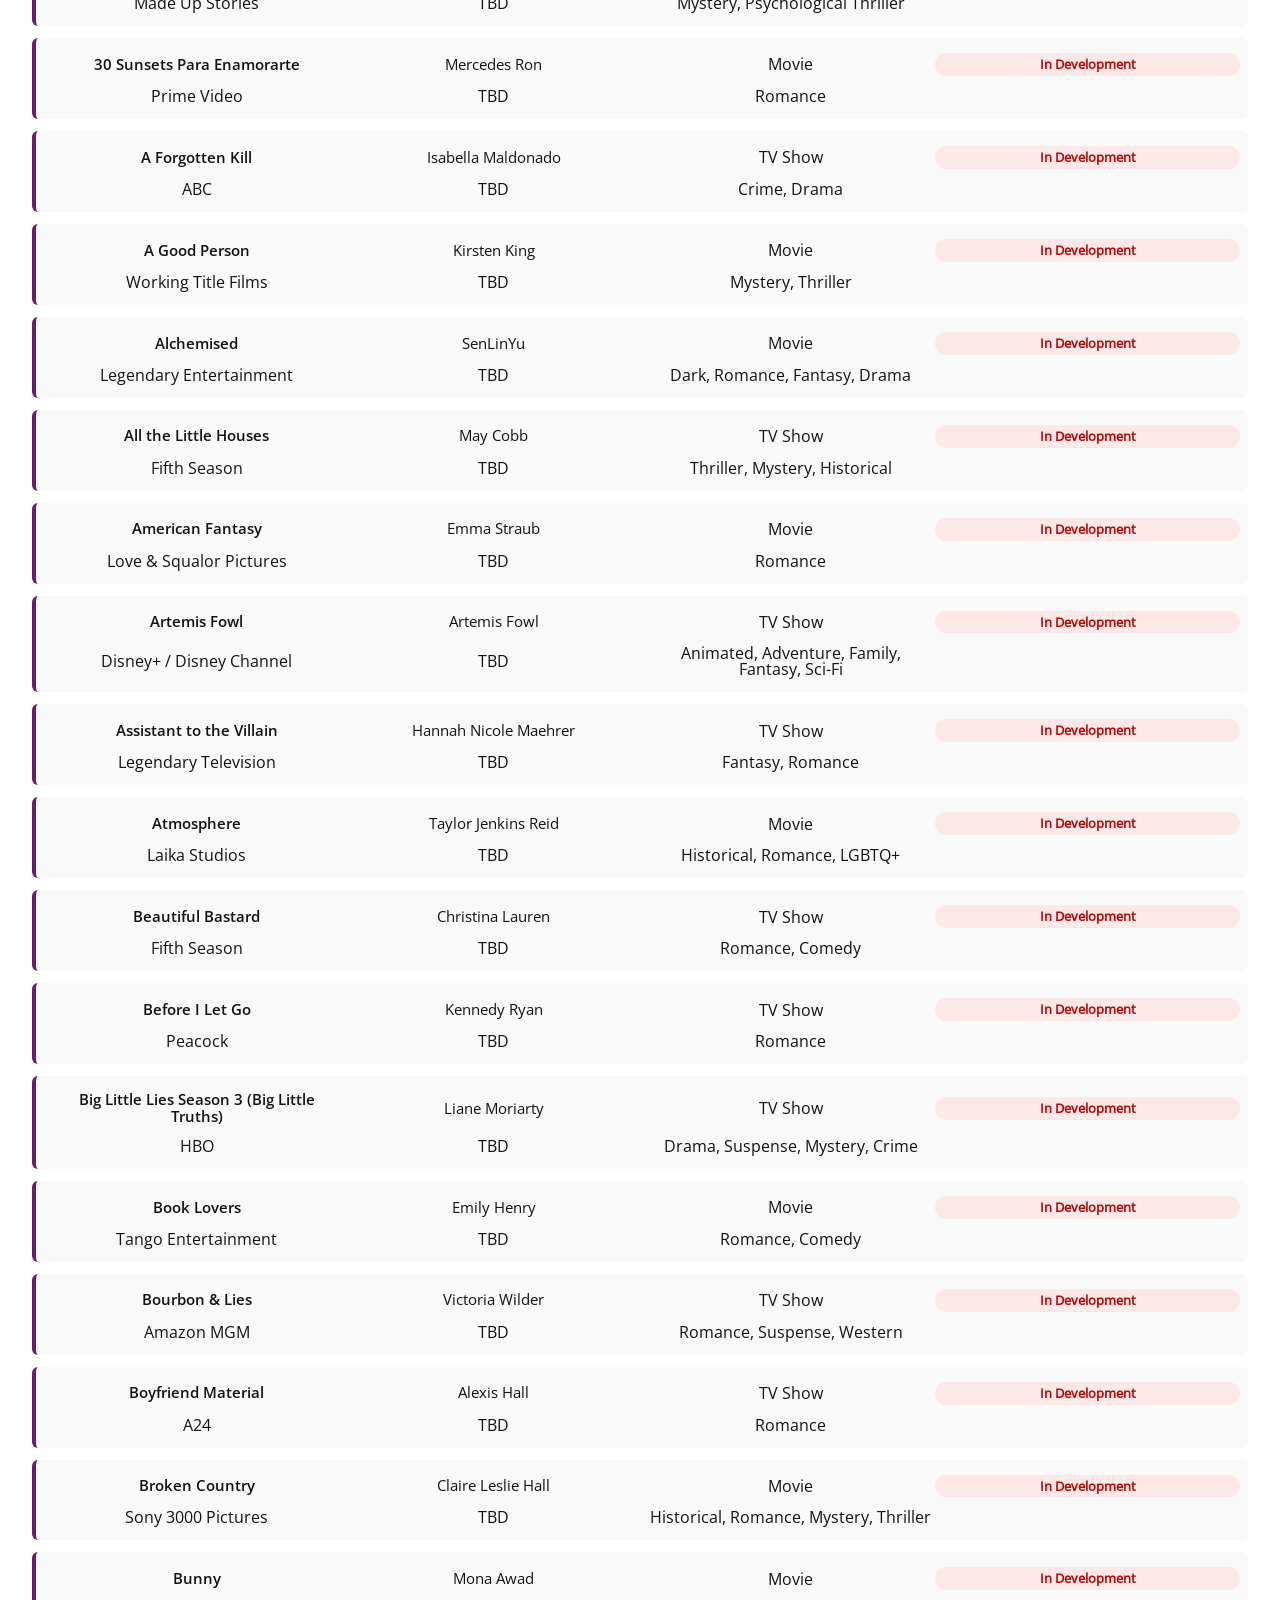
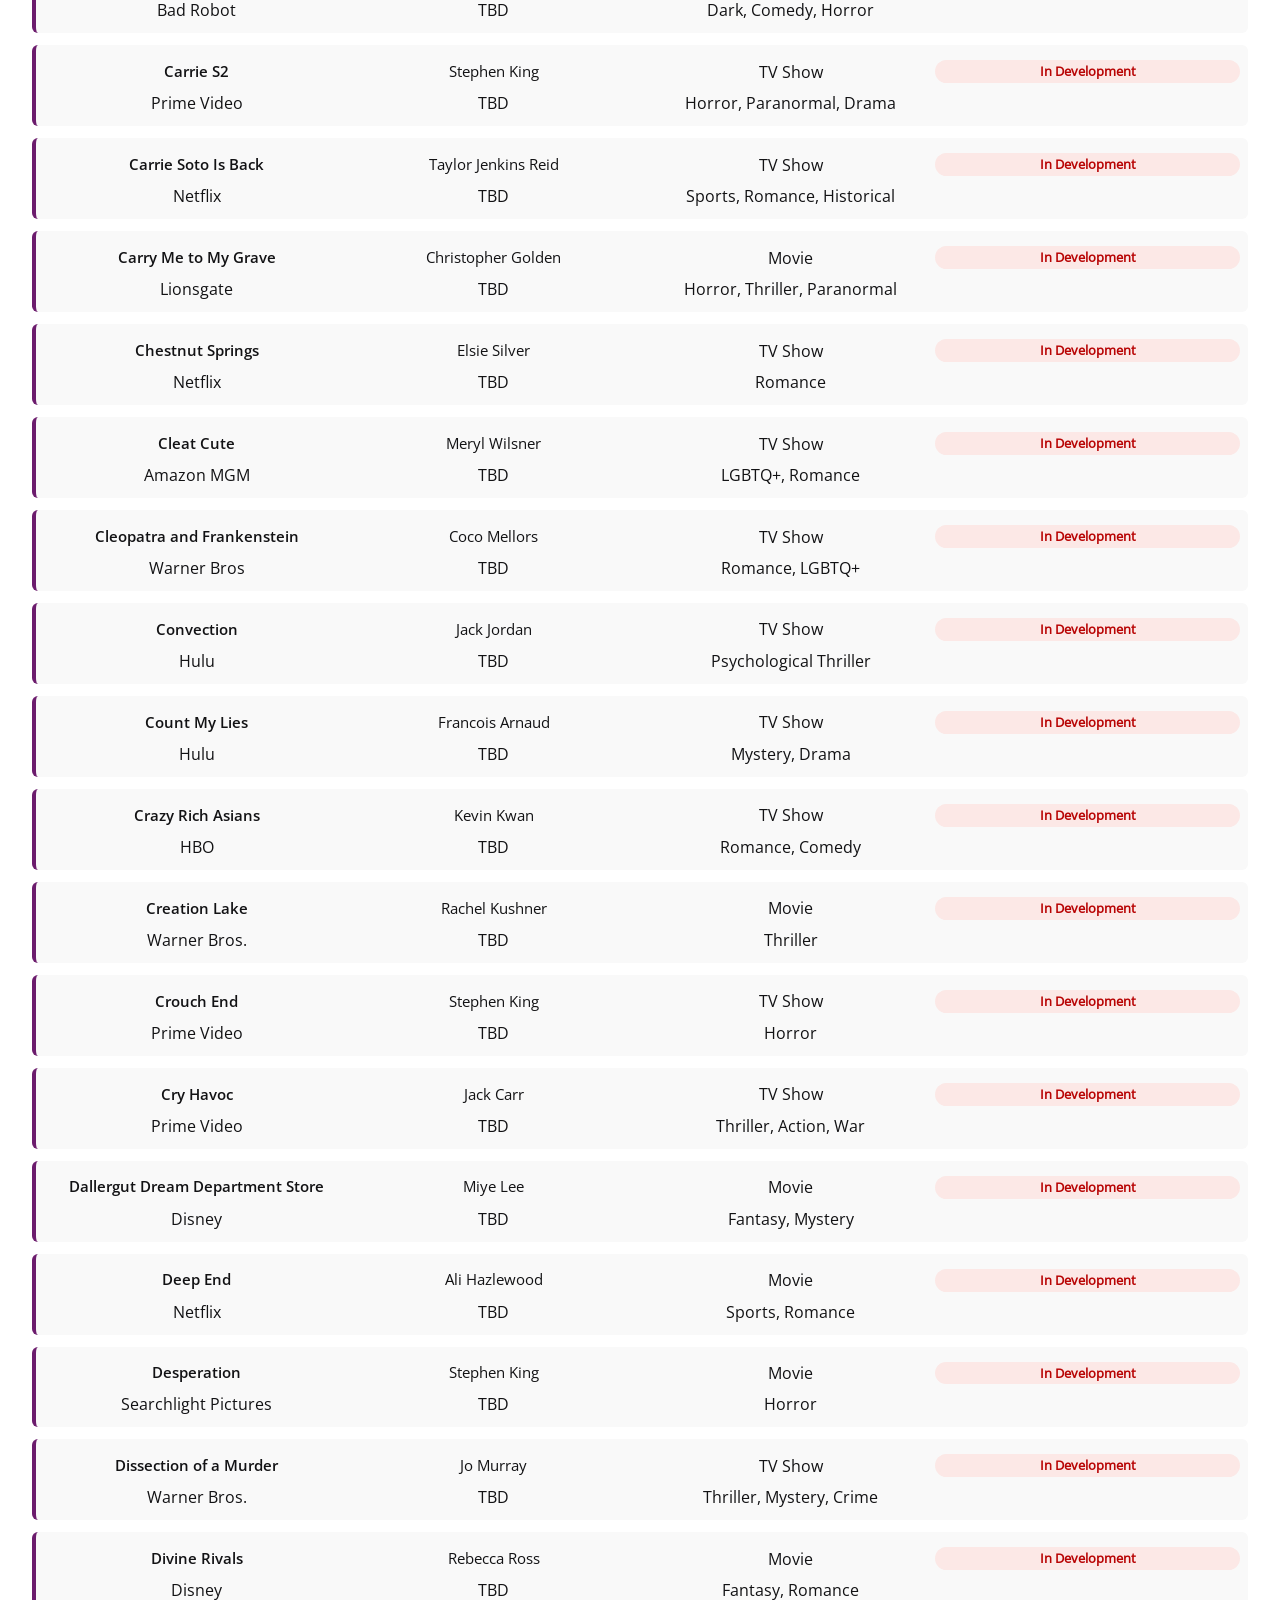
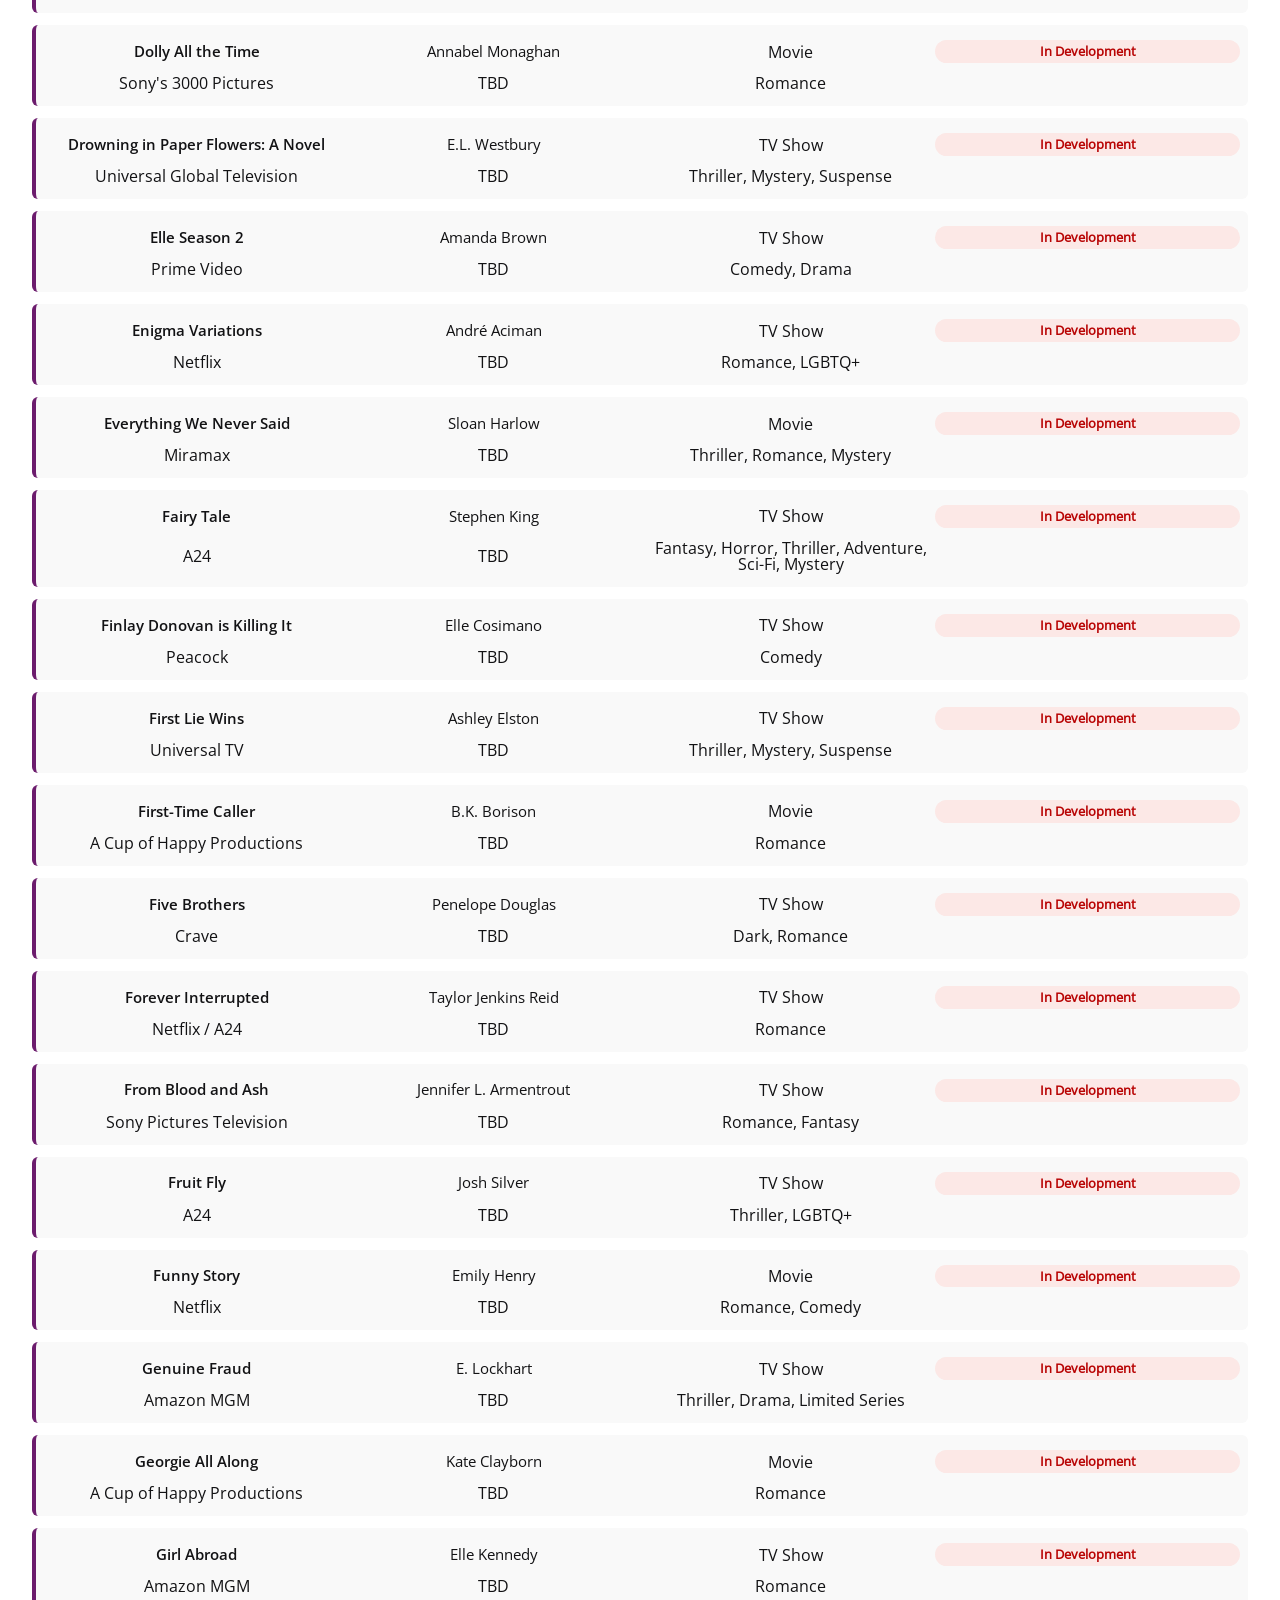
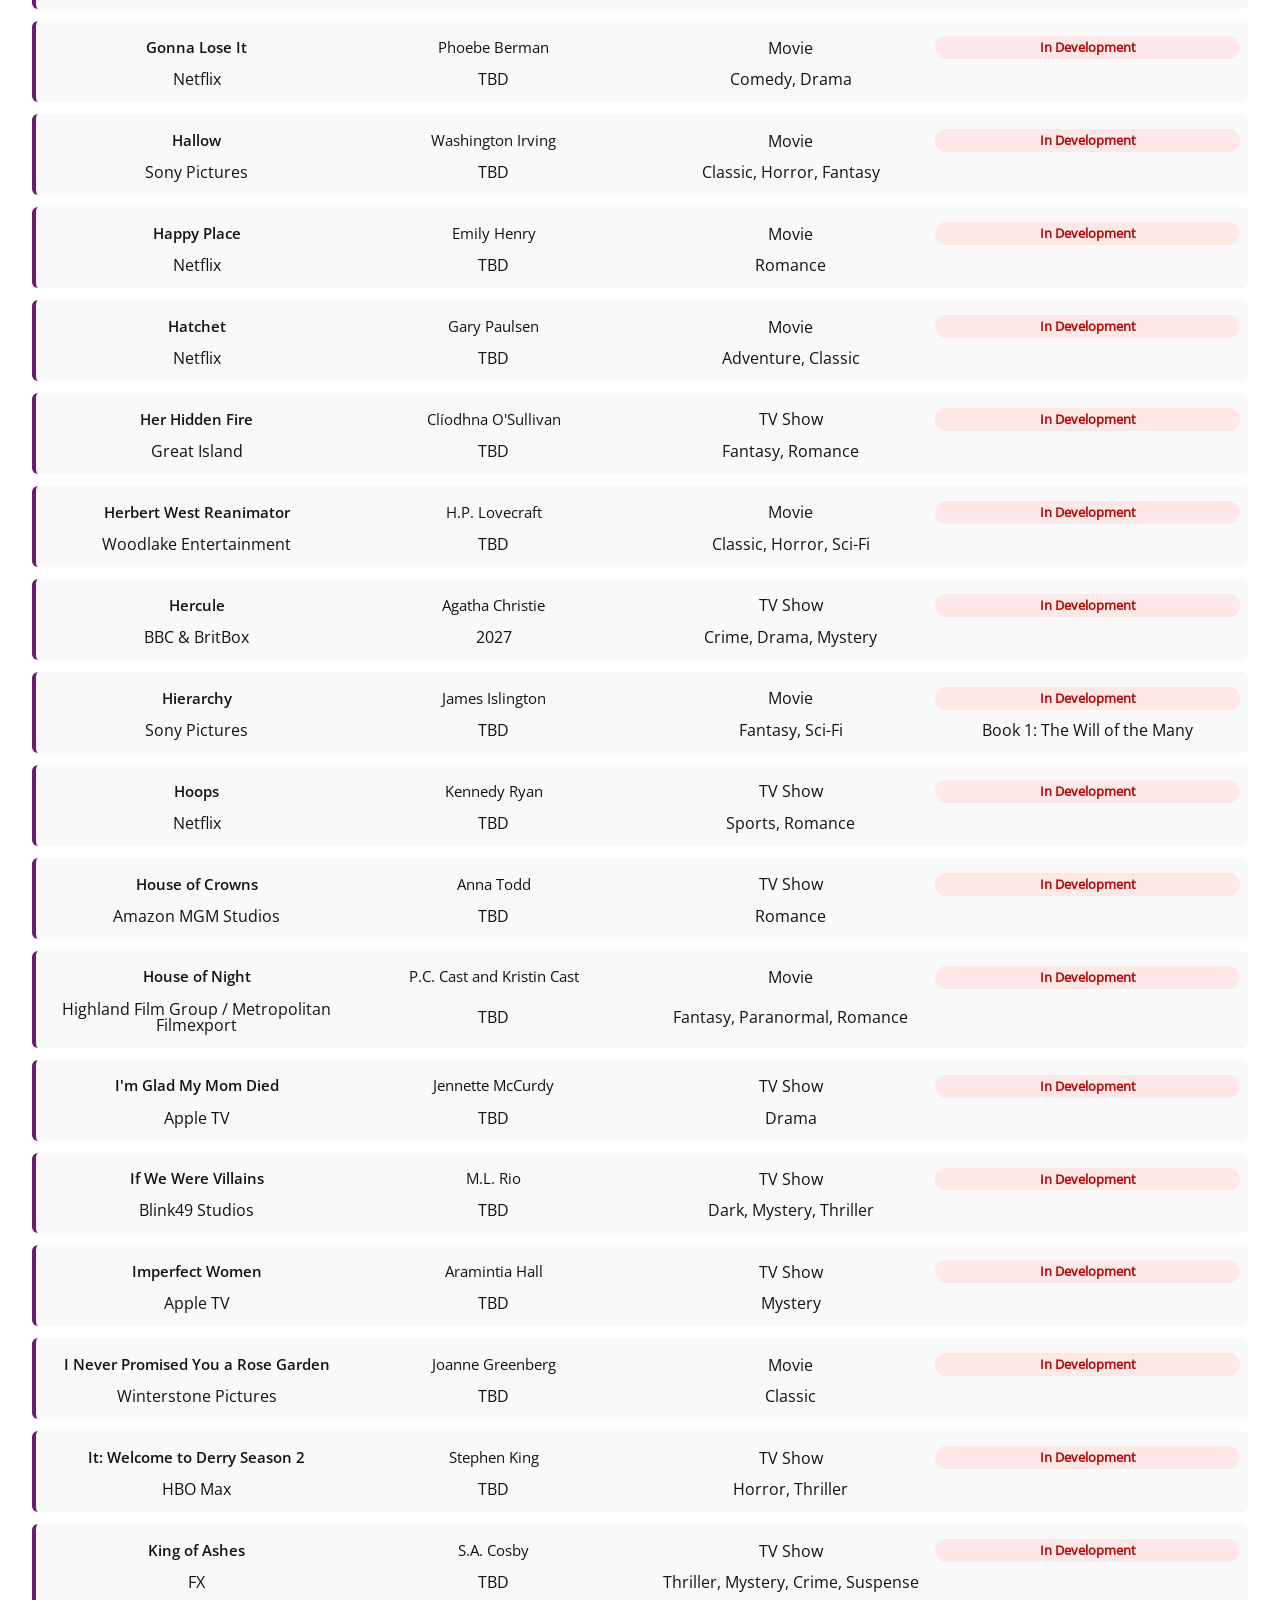
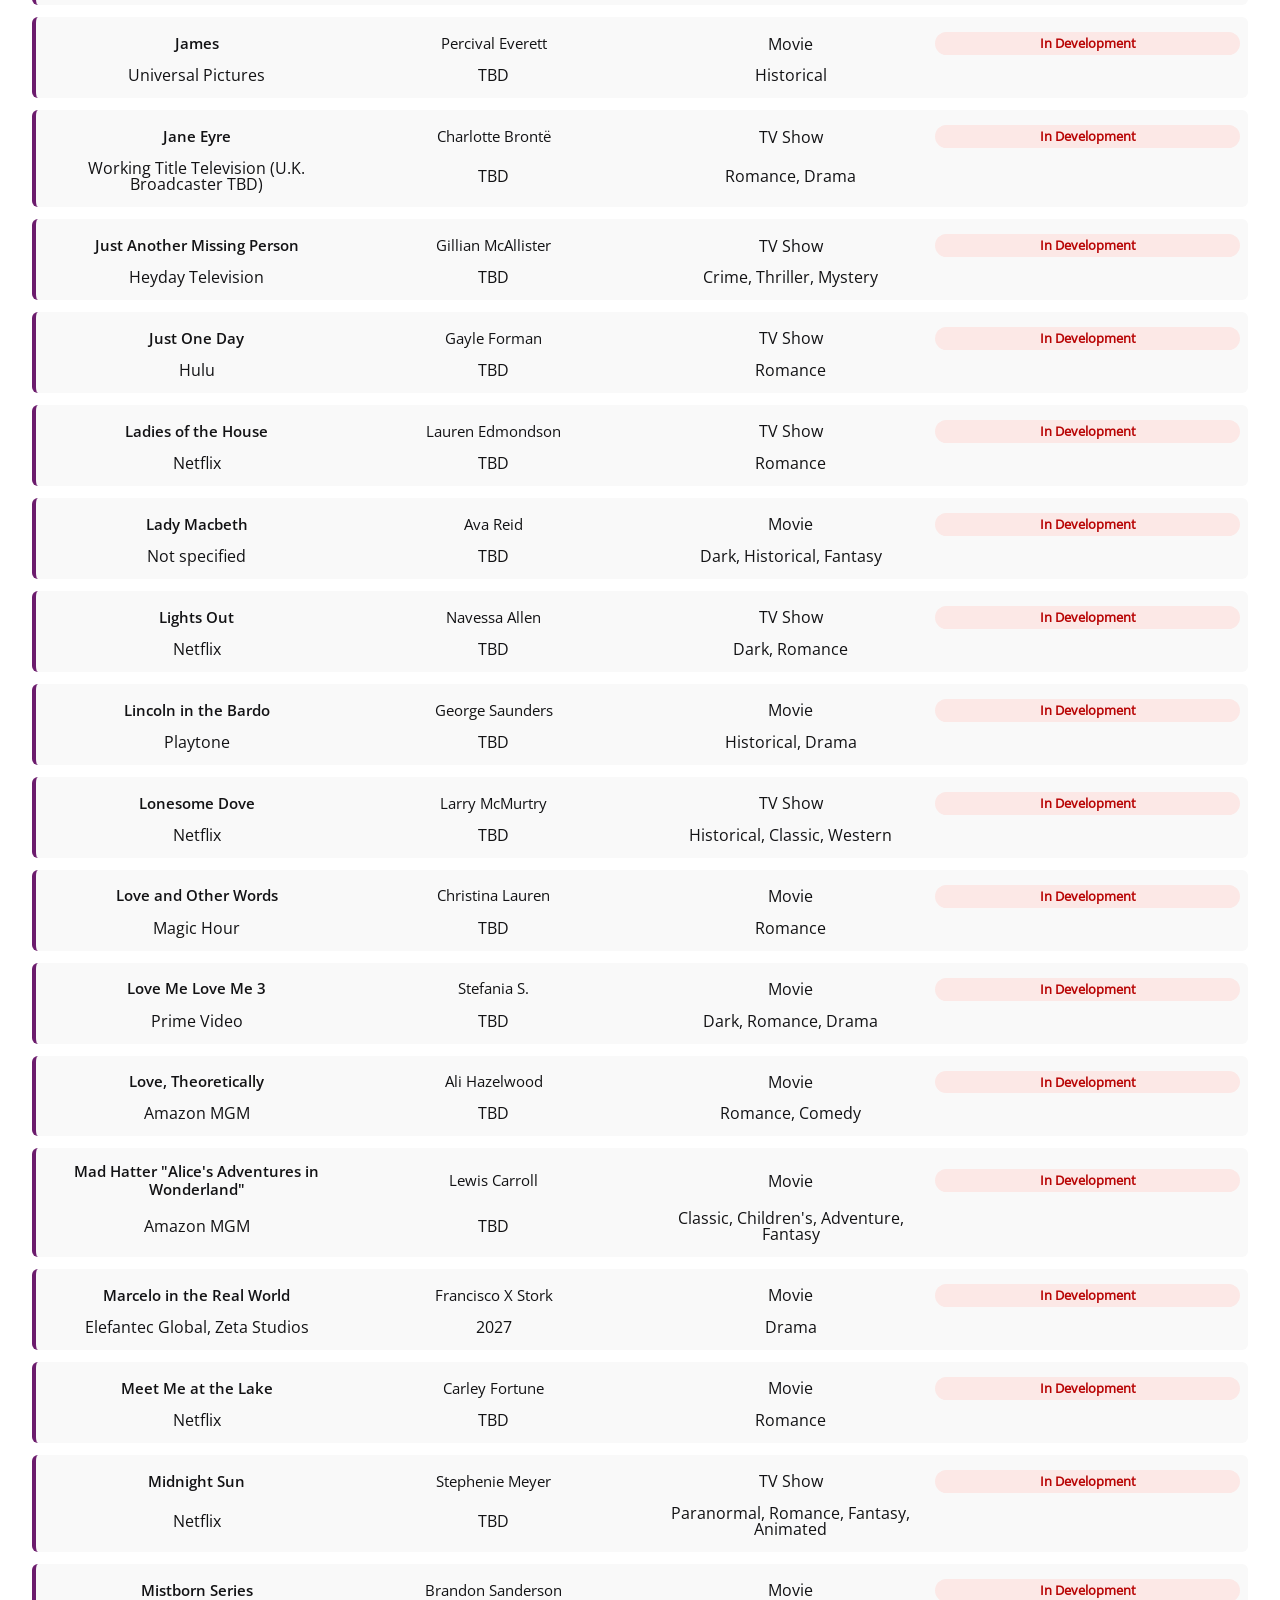
==== commit 2e96ab6d: "Add new entry for 'Cry Havoc' in adaptation list" ====
--- a/anticipated.adaptation.html
+++ b/anticipated.adaptation.html
@@ -1281,6 +1281,17 @@
 </div>
 
 <div class="grid_row data_row">
+    <div class="book_title">Cry Havoc</div>
+    <div class="author_cell">Jack Carr</div>
+    <div class="cell"><span>TV Show</span></div>
+    <span class="status_badge badge_red">In Development</span>
+    <div class="cell platform_cell network_cell"><span>Prime Video</span></div>
+    <div class="cell platform_cell date_cell"><span>TBD</span></div>
+    <div class="cell platform_cell genre_cell"><span>Thriller, Action, War</span></div>
+    <div class="cell platform_cell"><span></span></div>
+</div>
+
+<div class="grid_row data_row">
     <div class="book_title">Dallergut Dream Department Store</div>
     <div class="author_cell">Miye Lee</div>
     <div class="cell"><span>Movie</span></div>
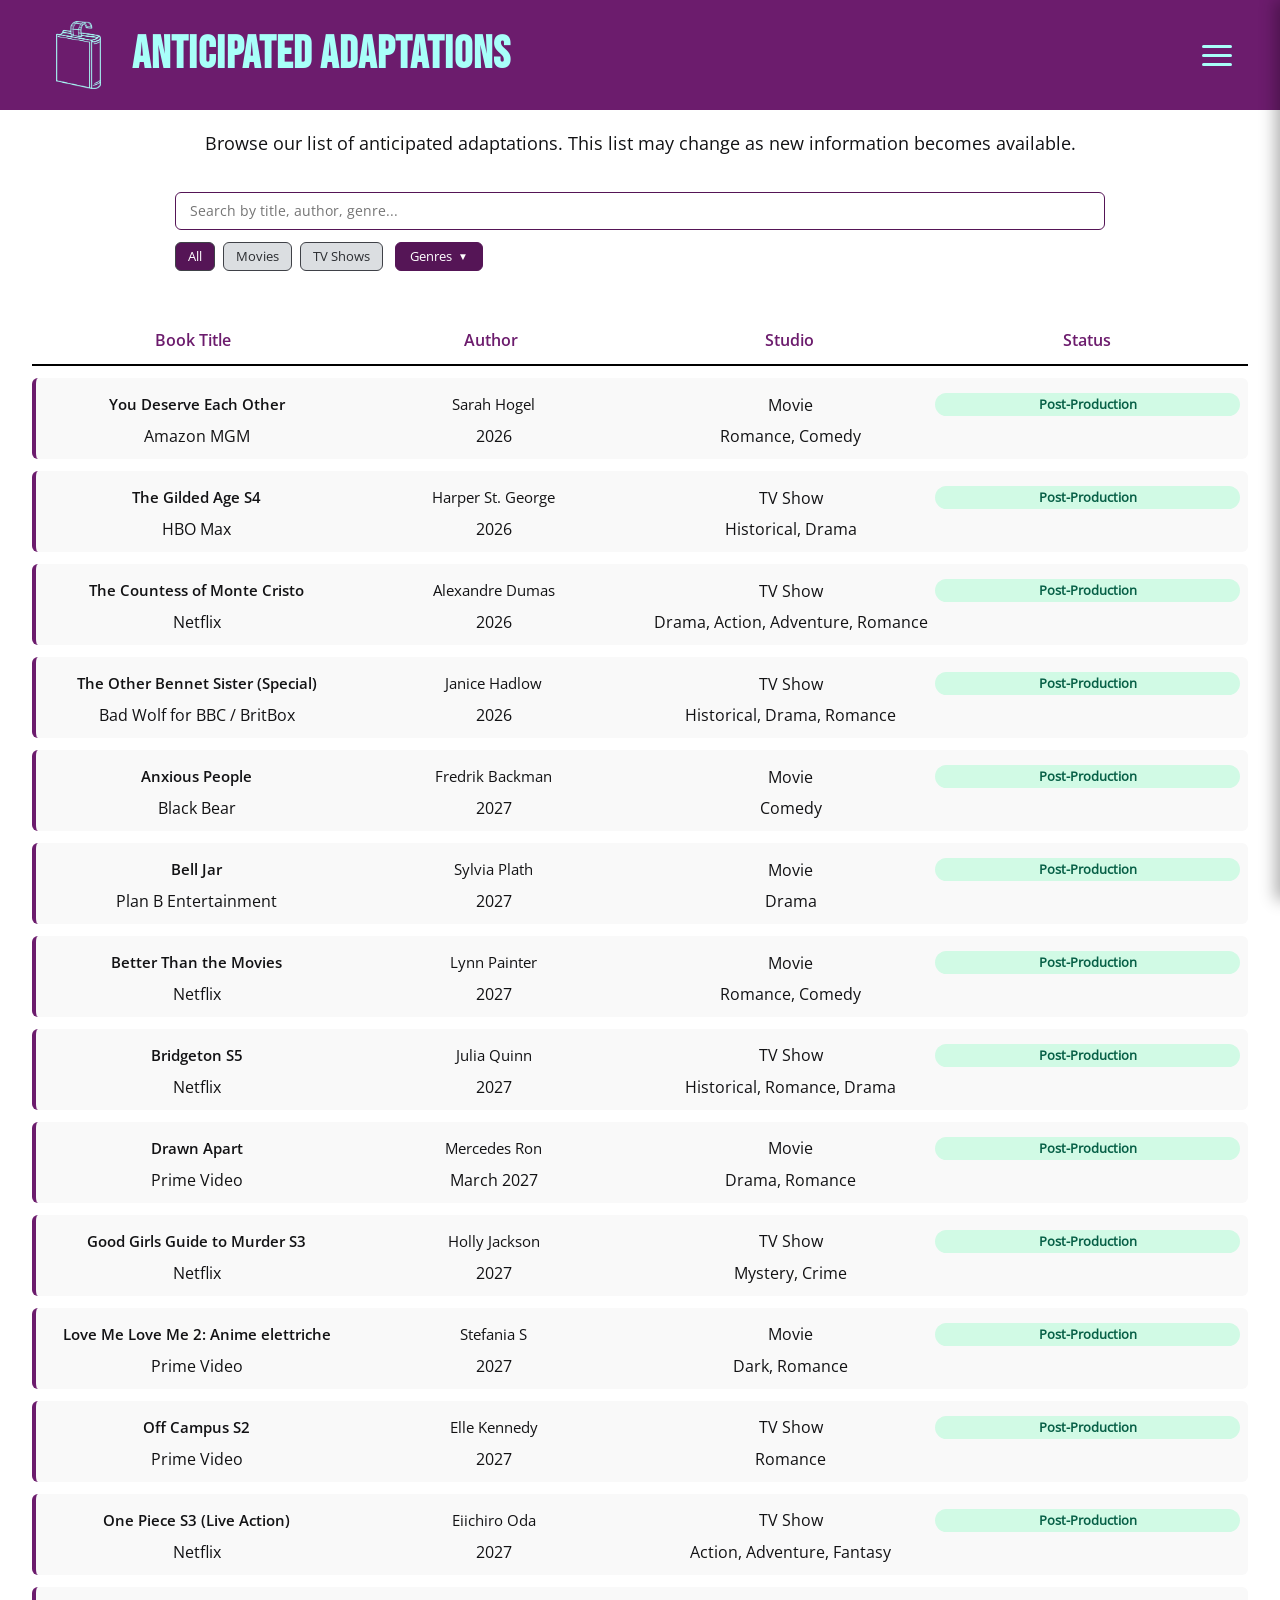
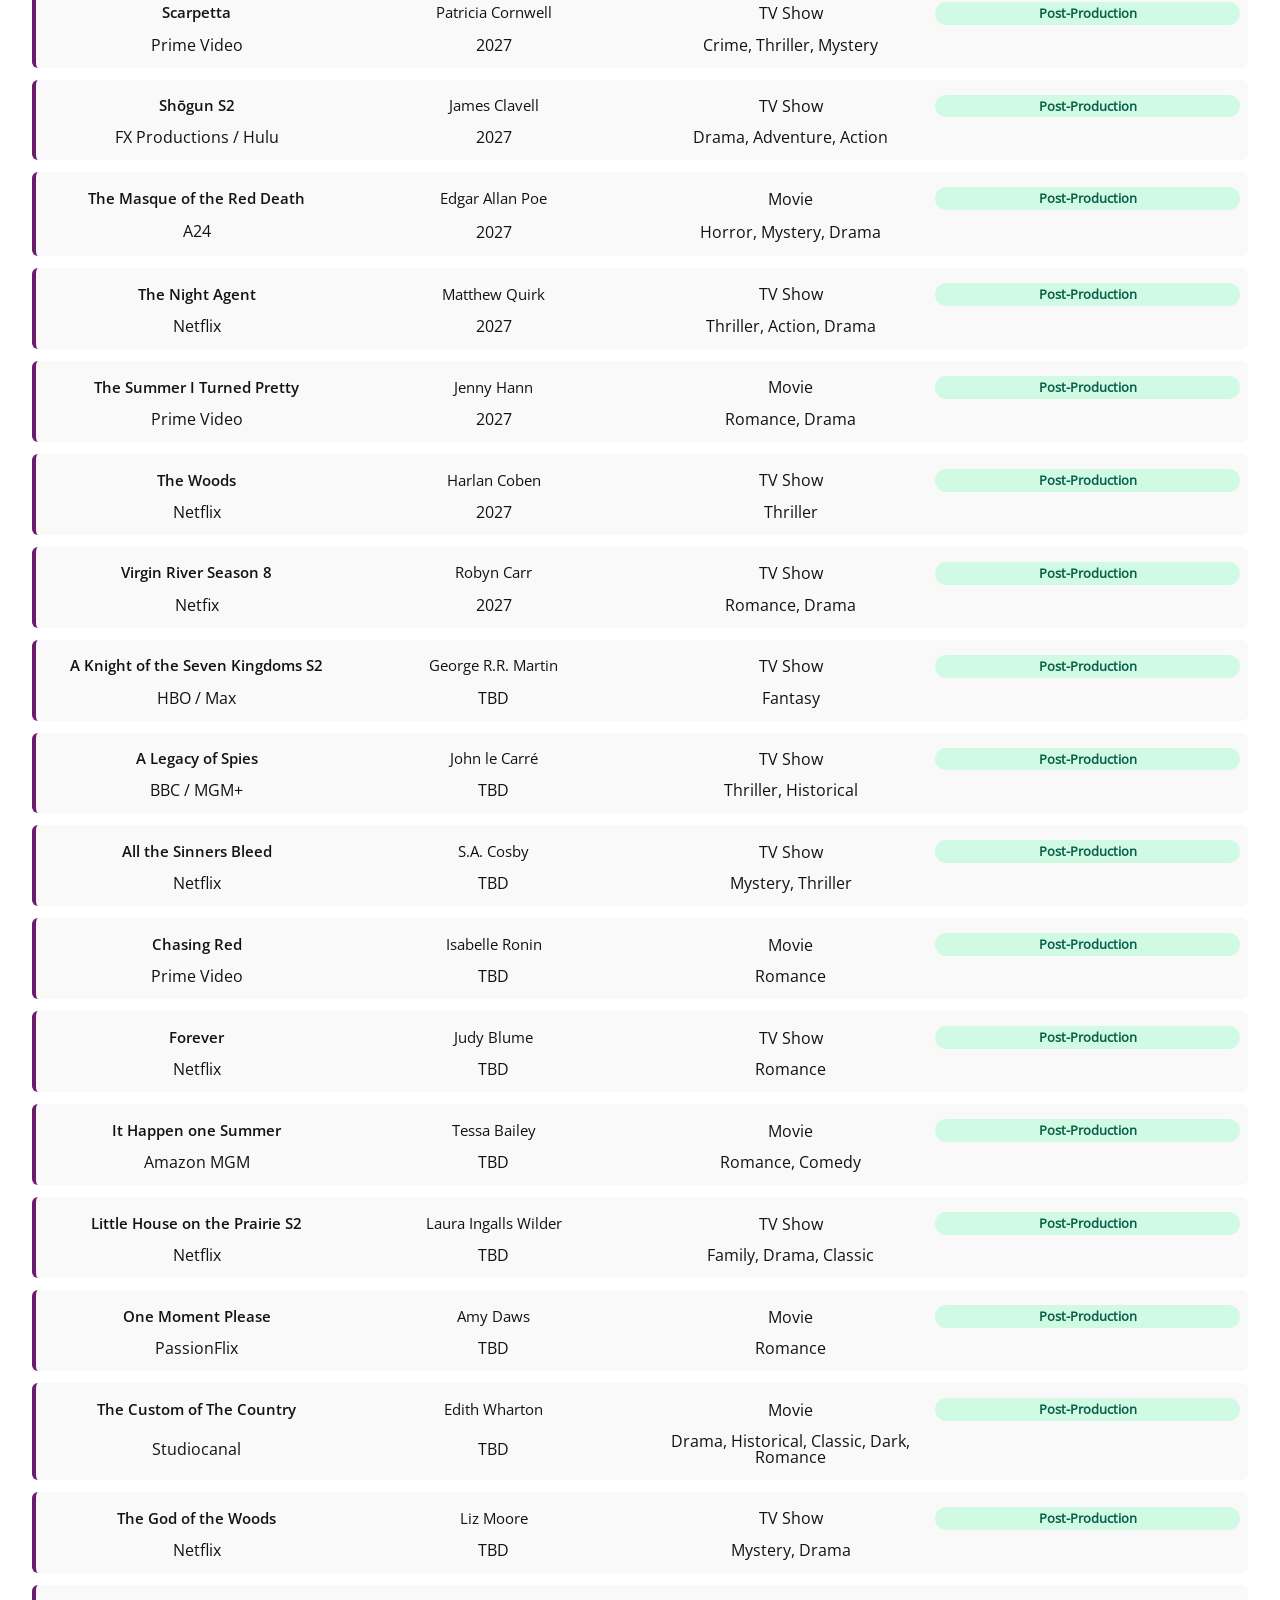
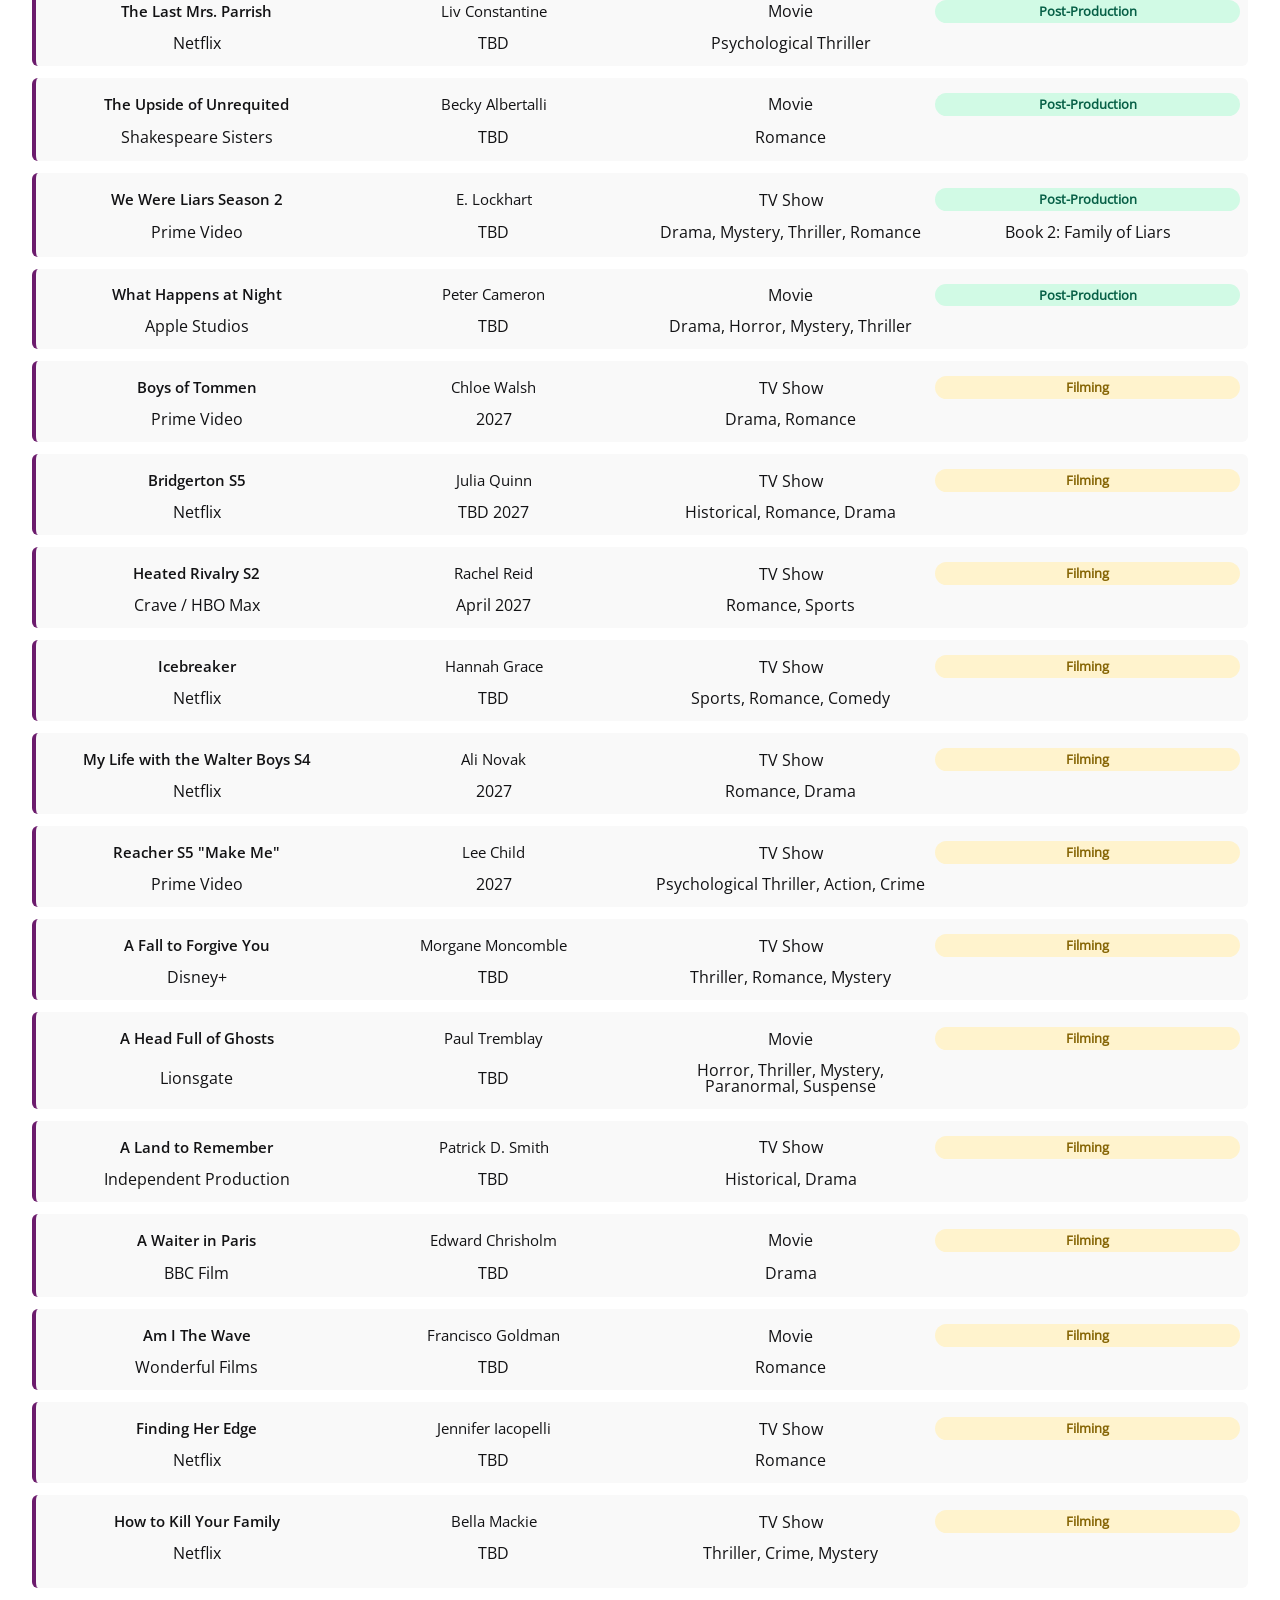
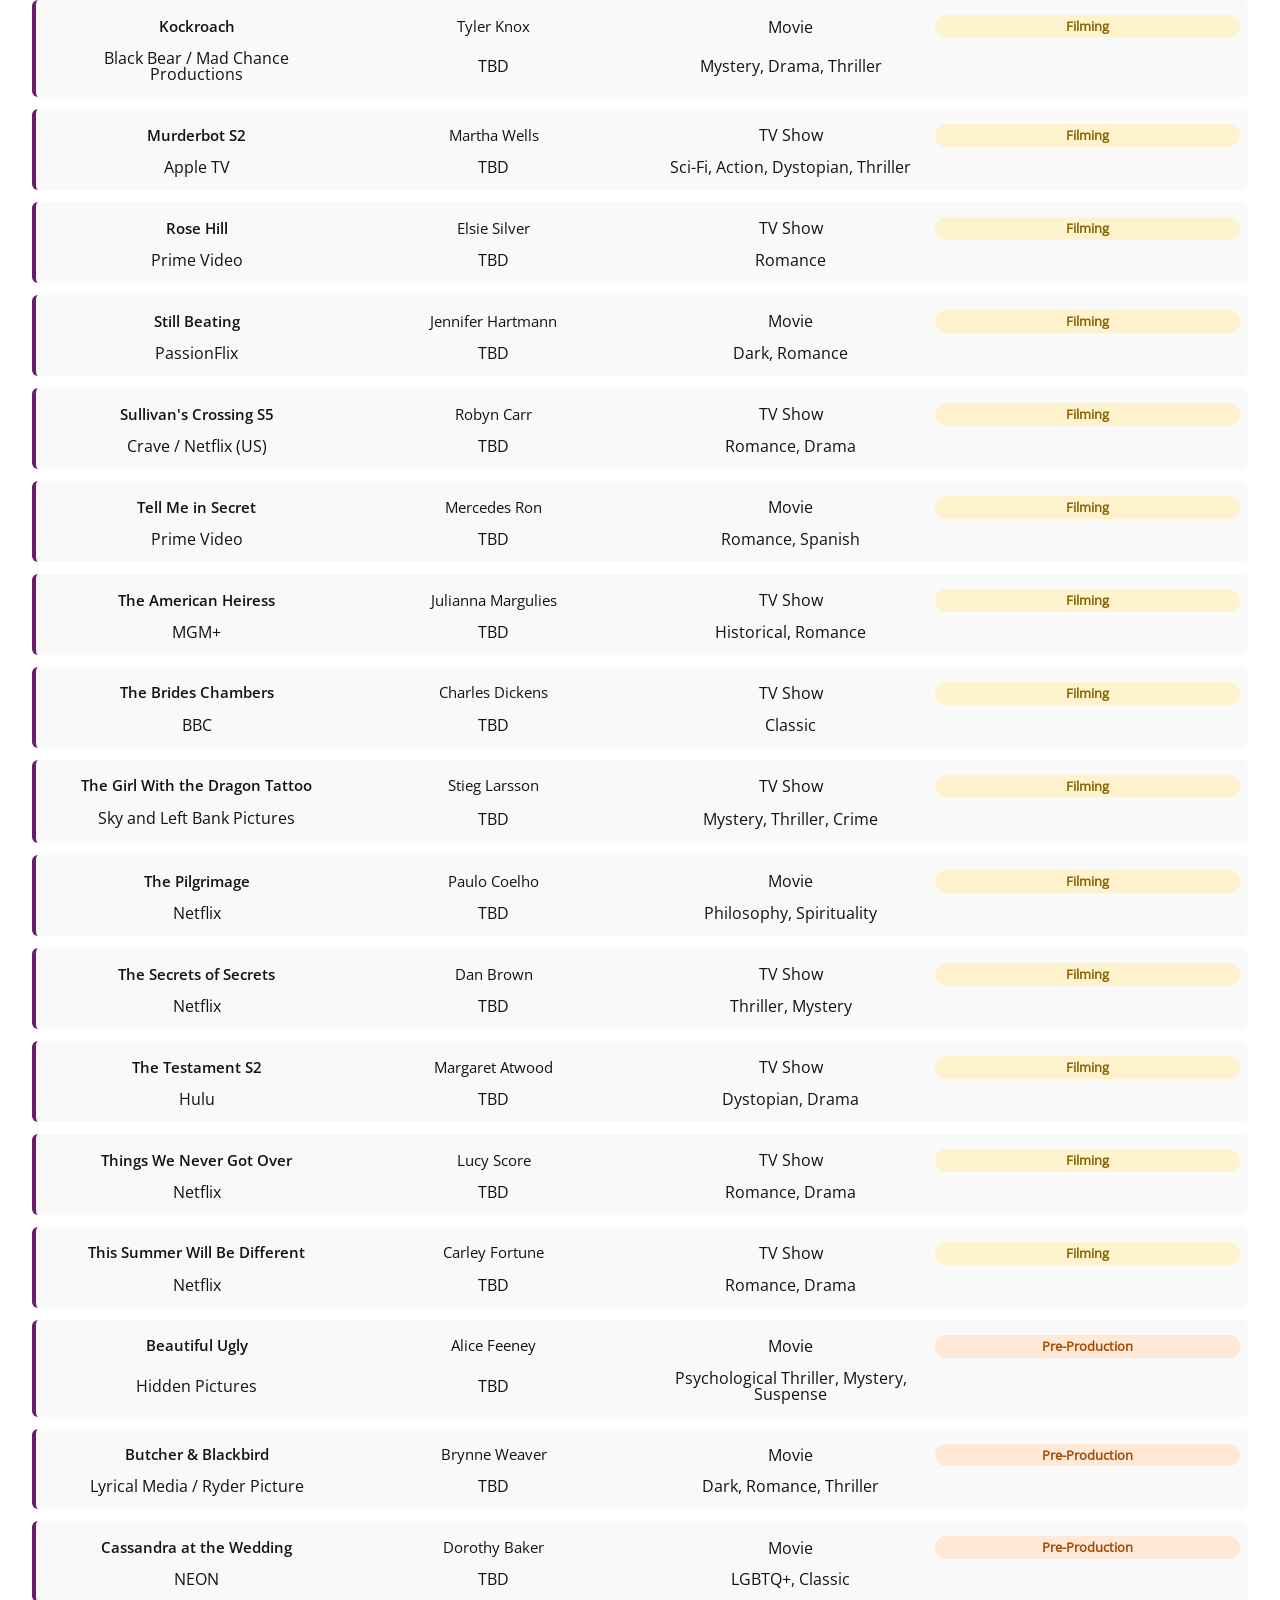
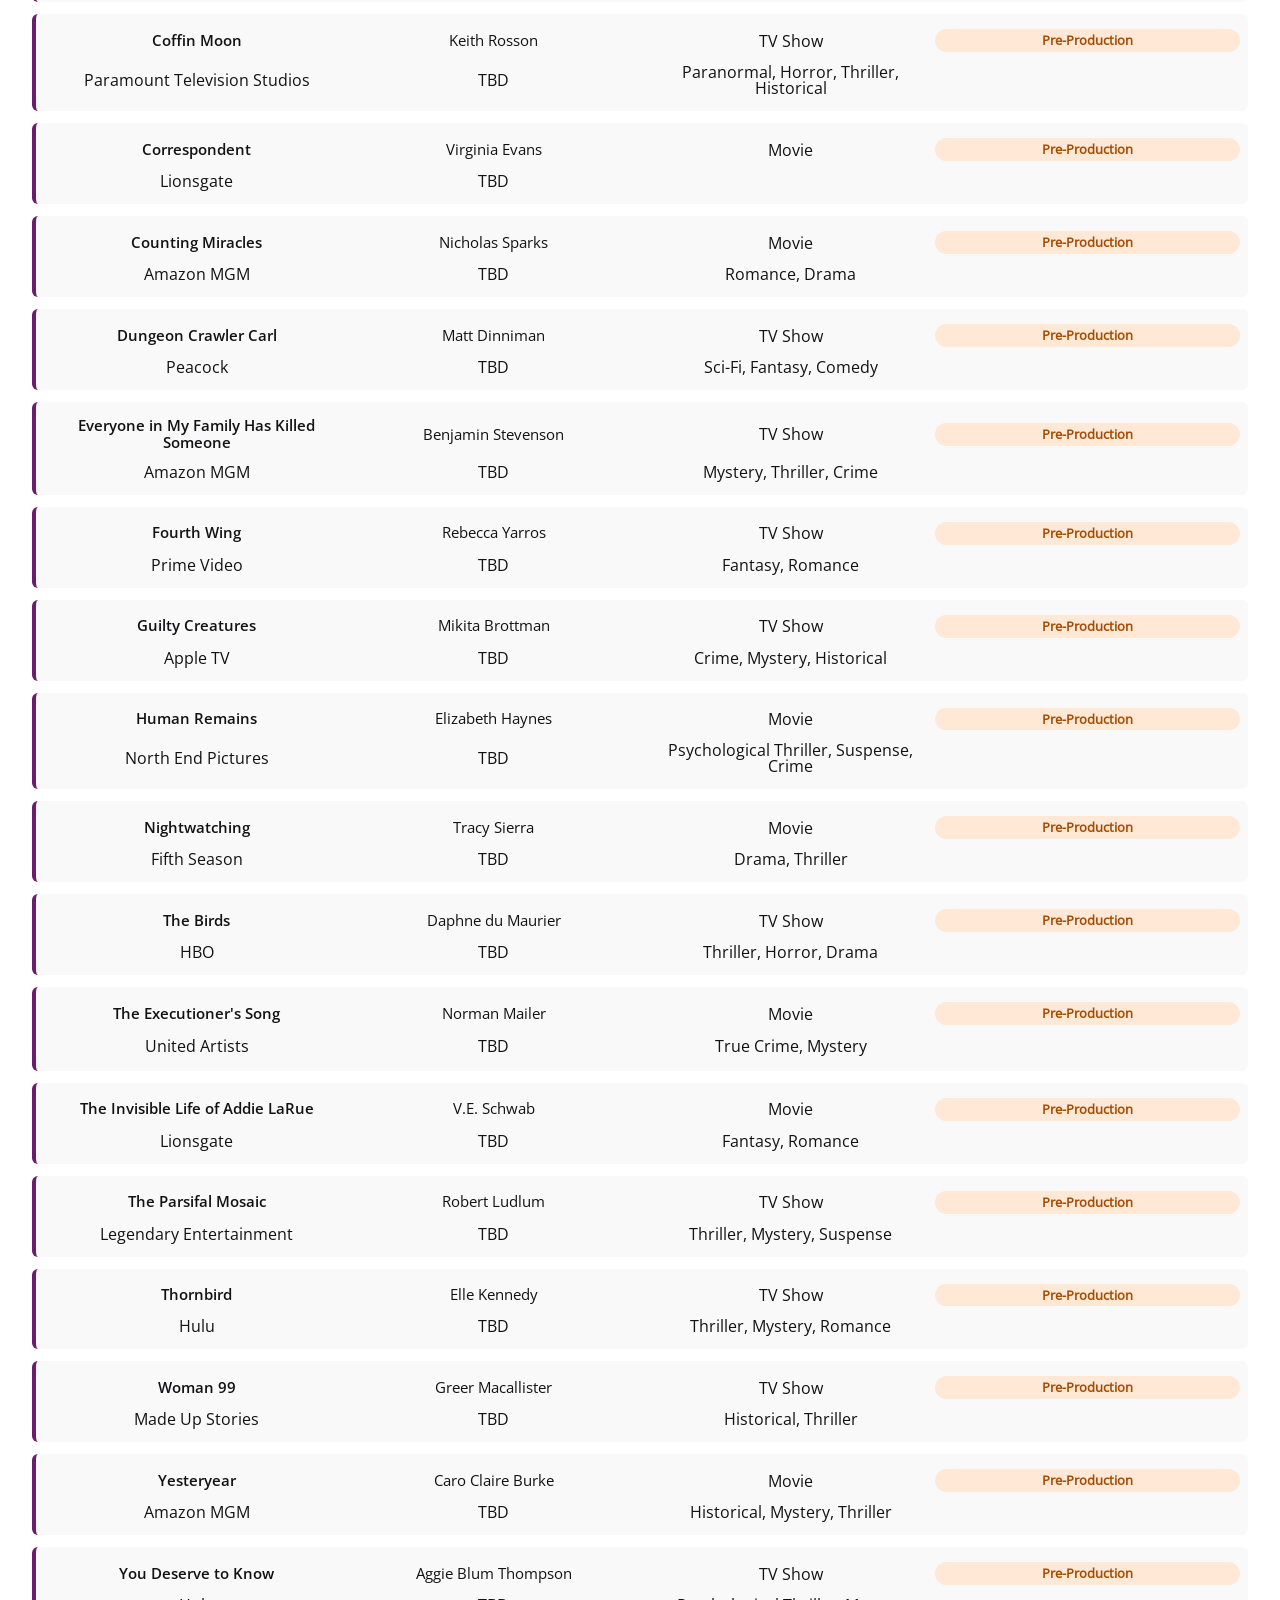
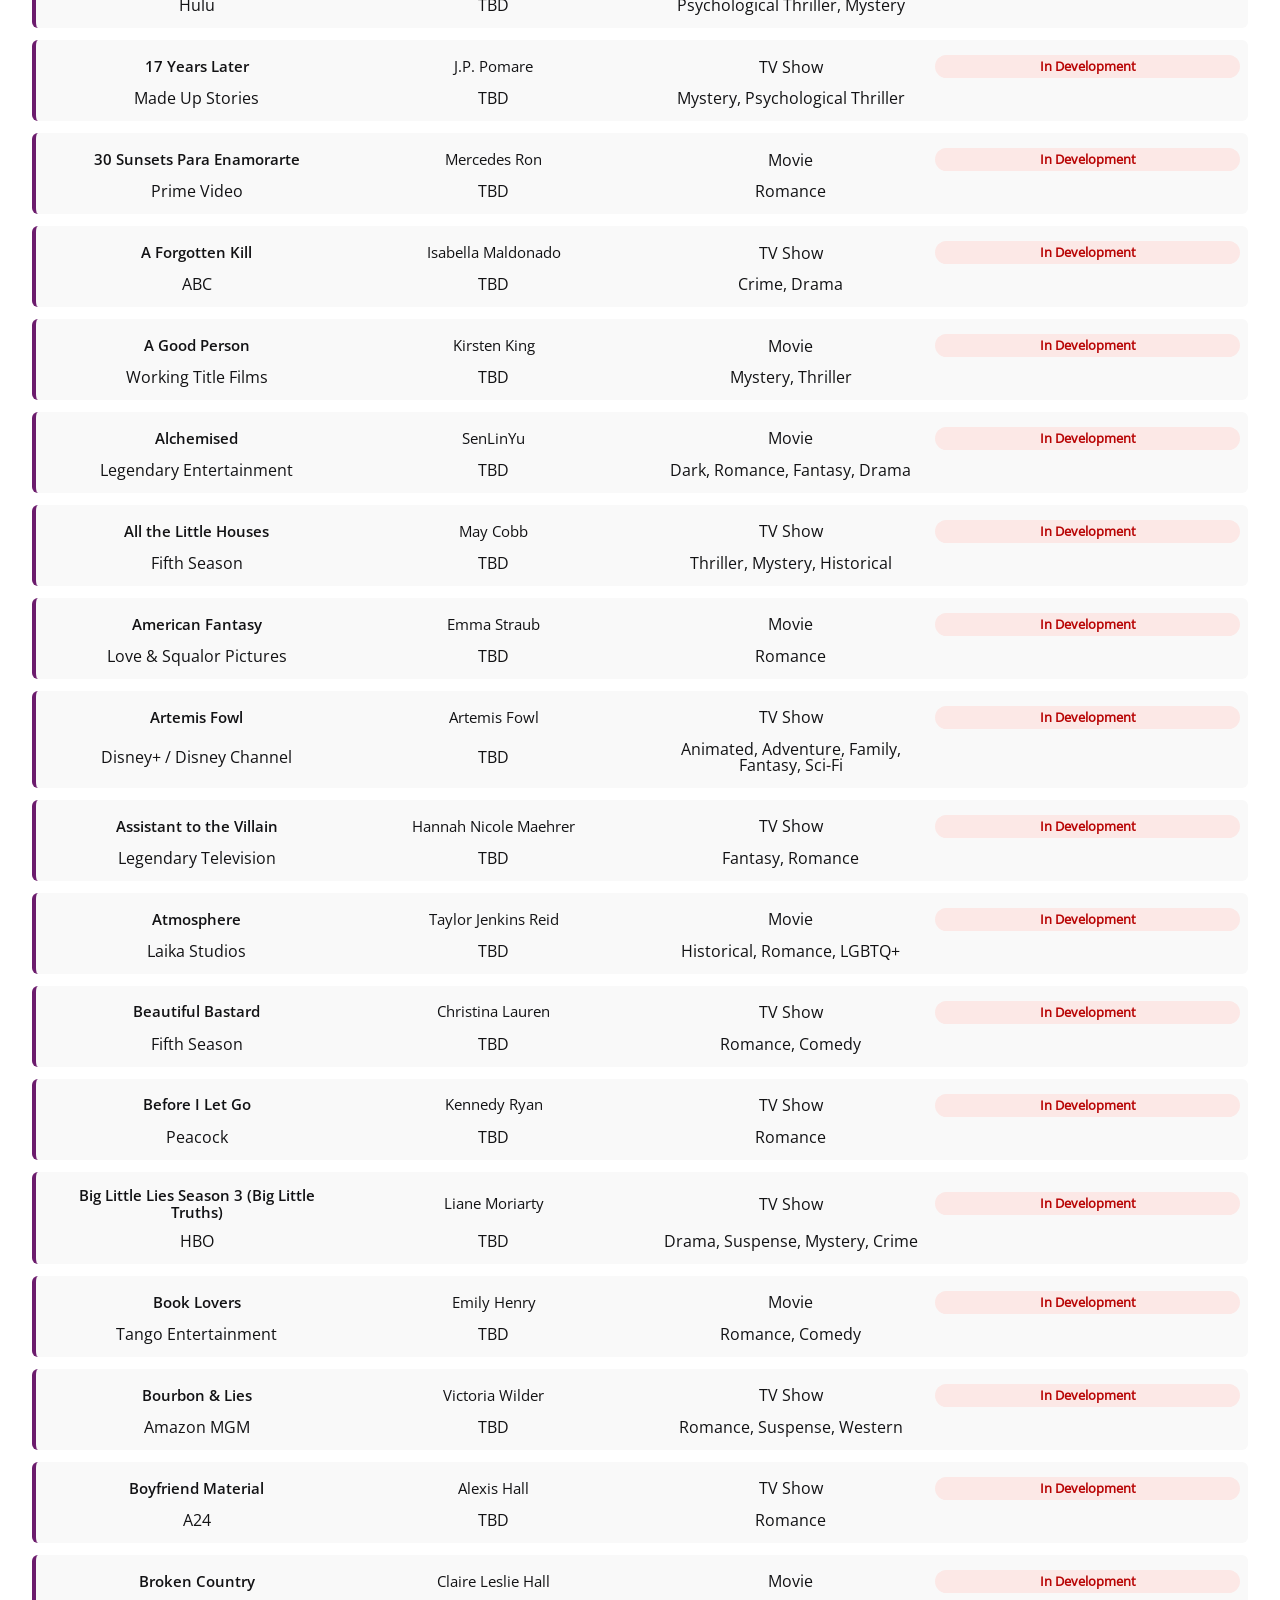
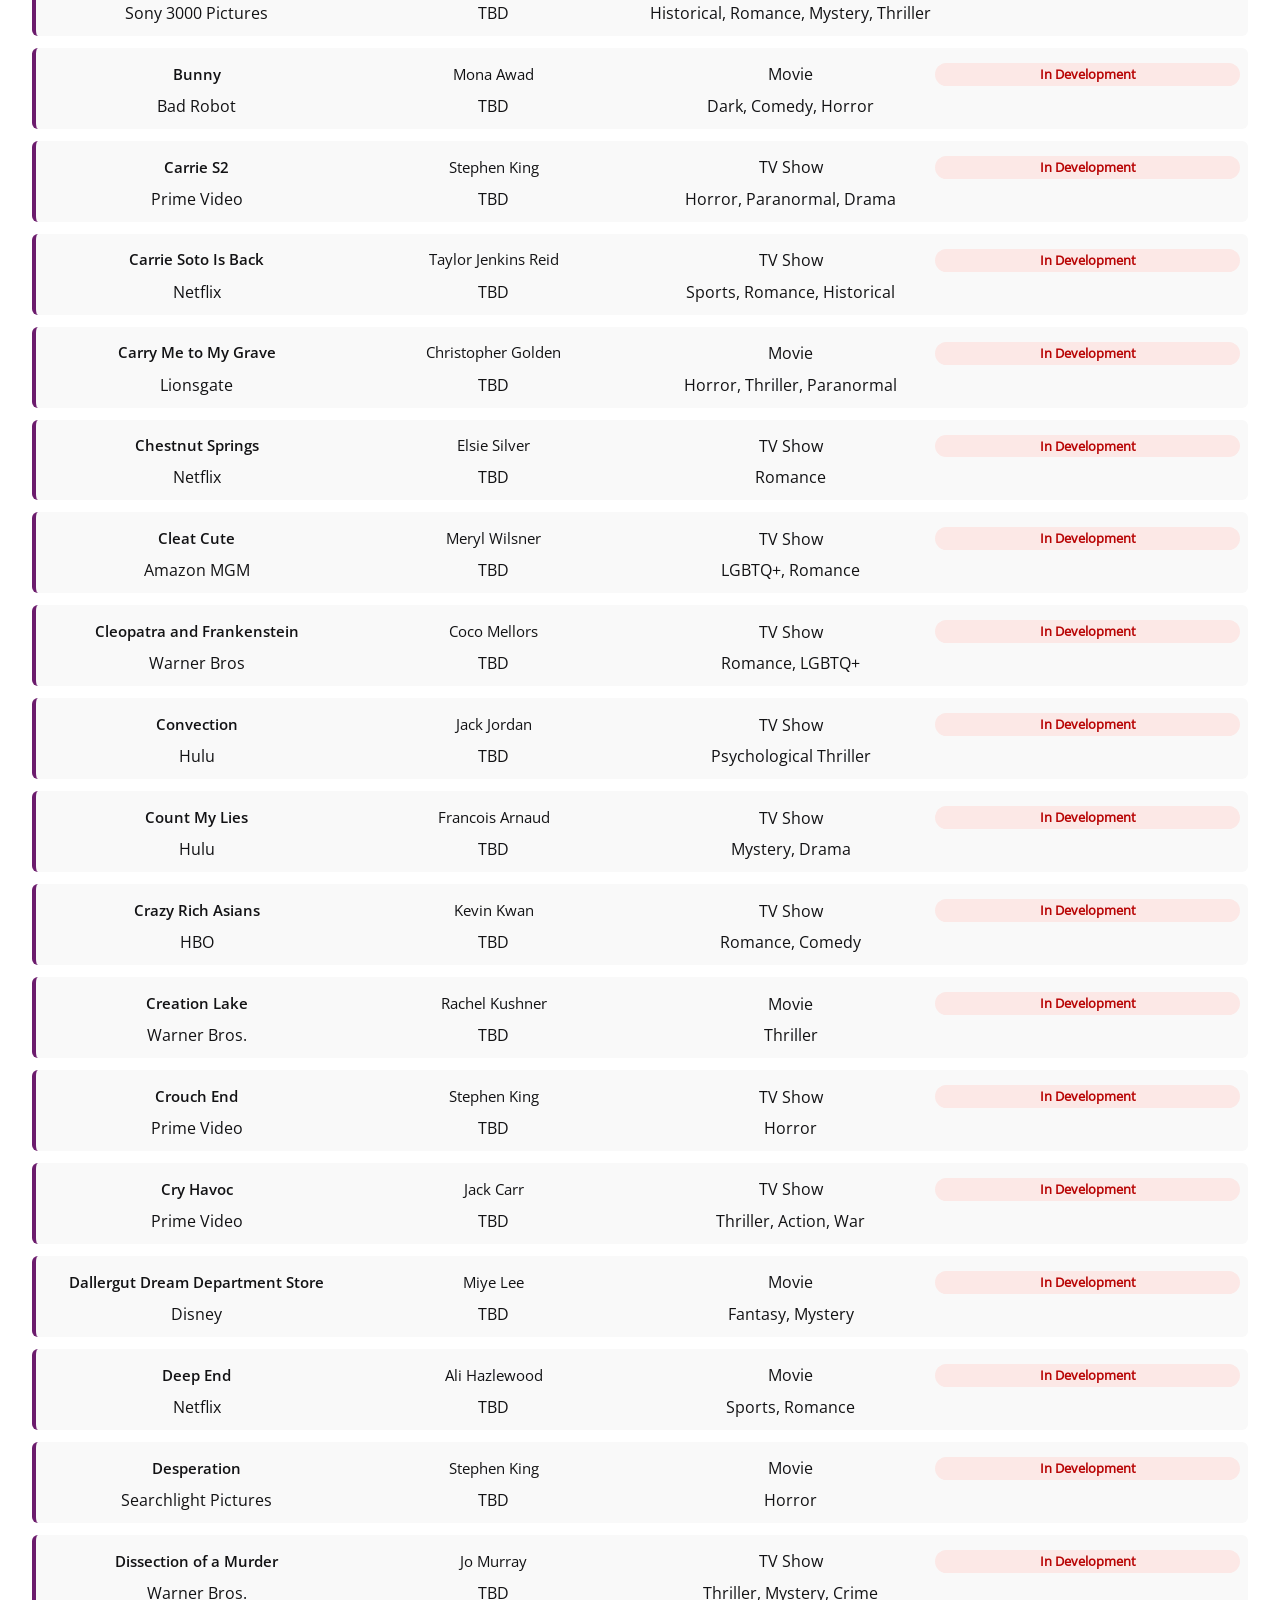
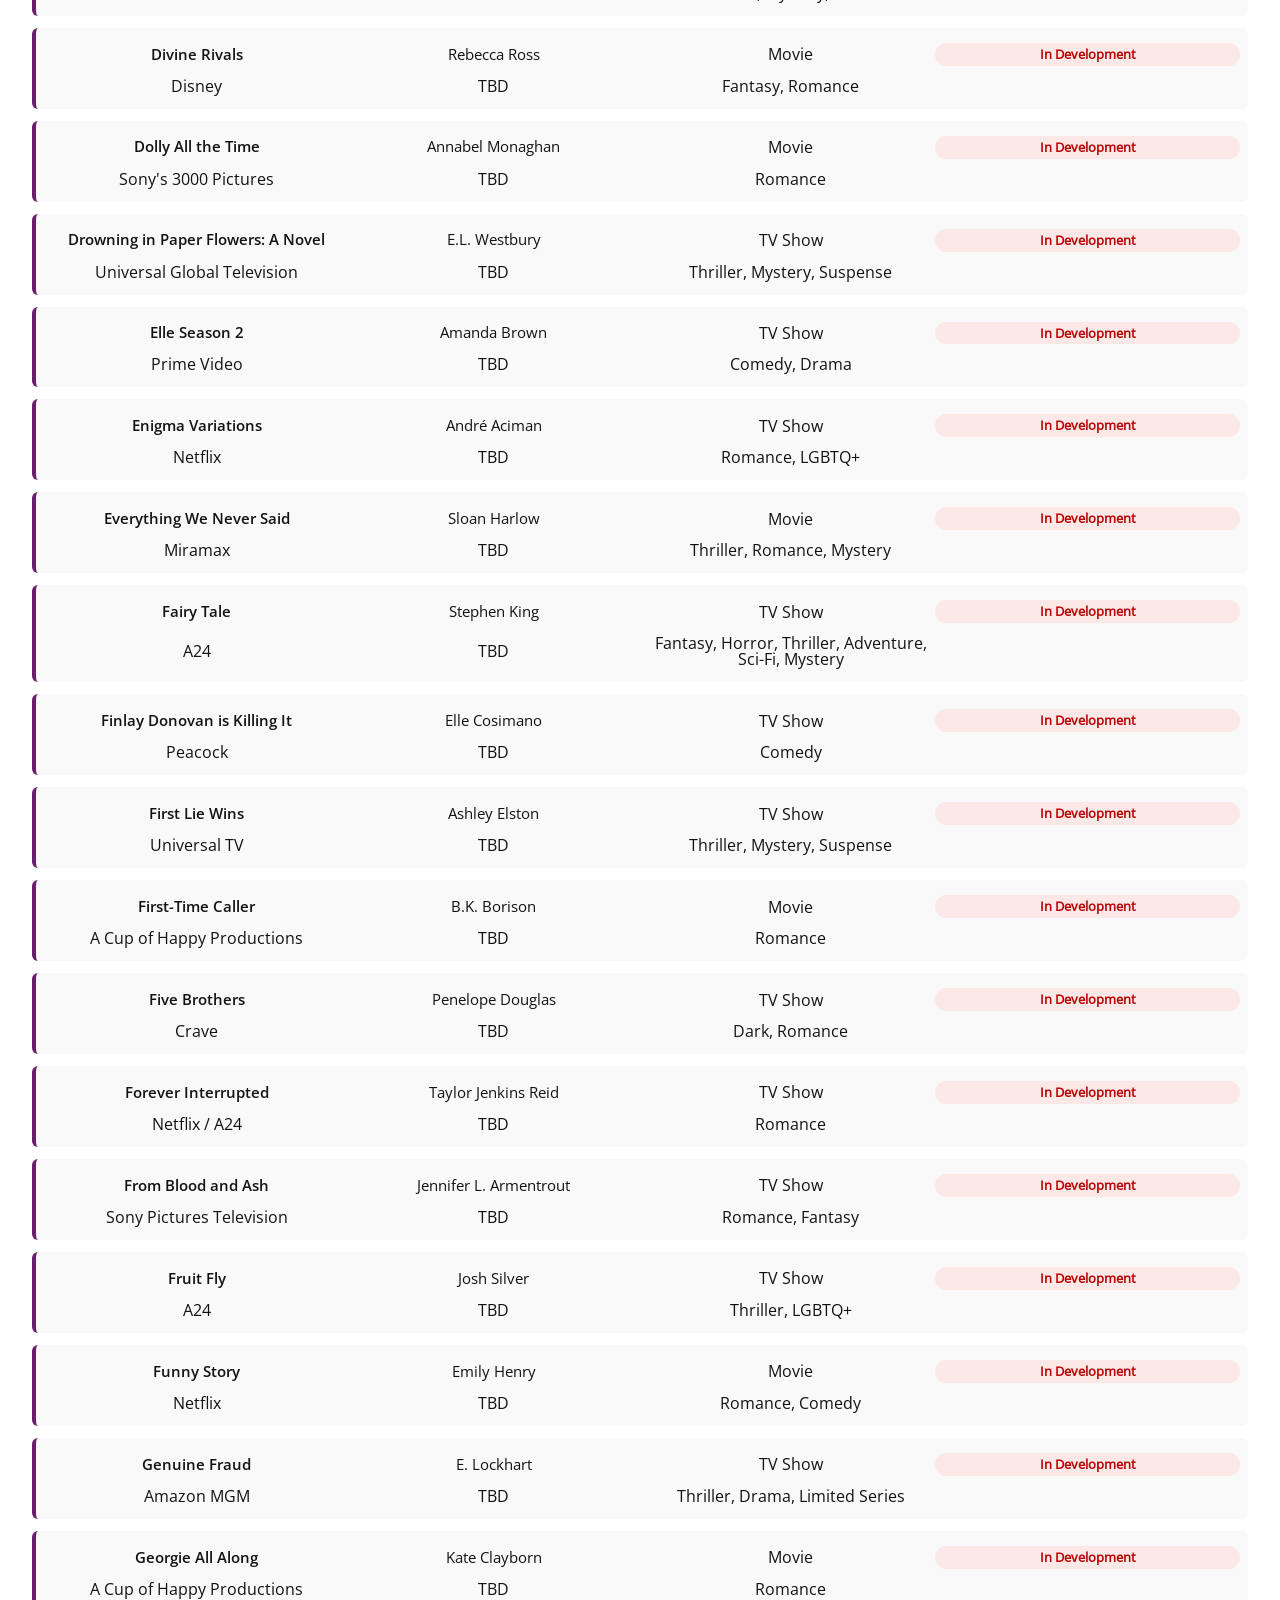
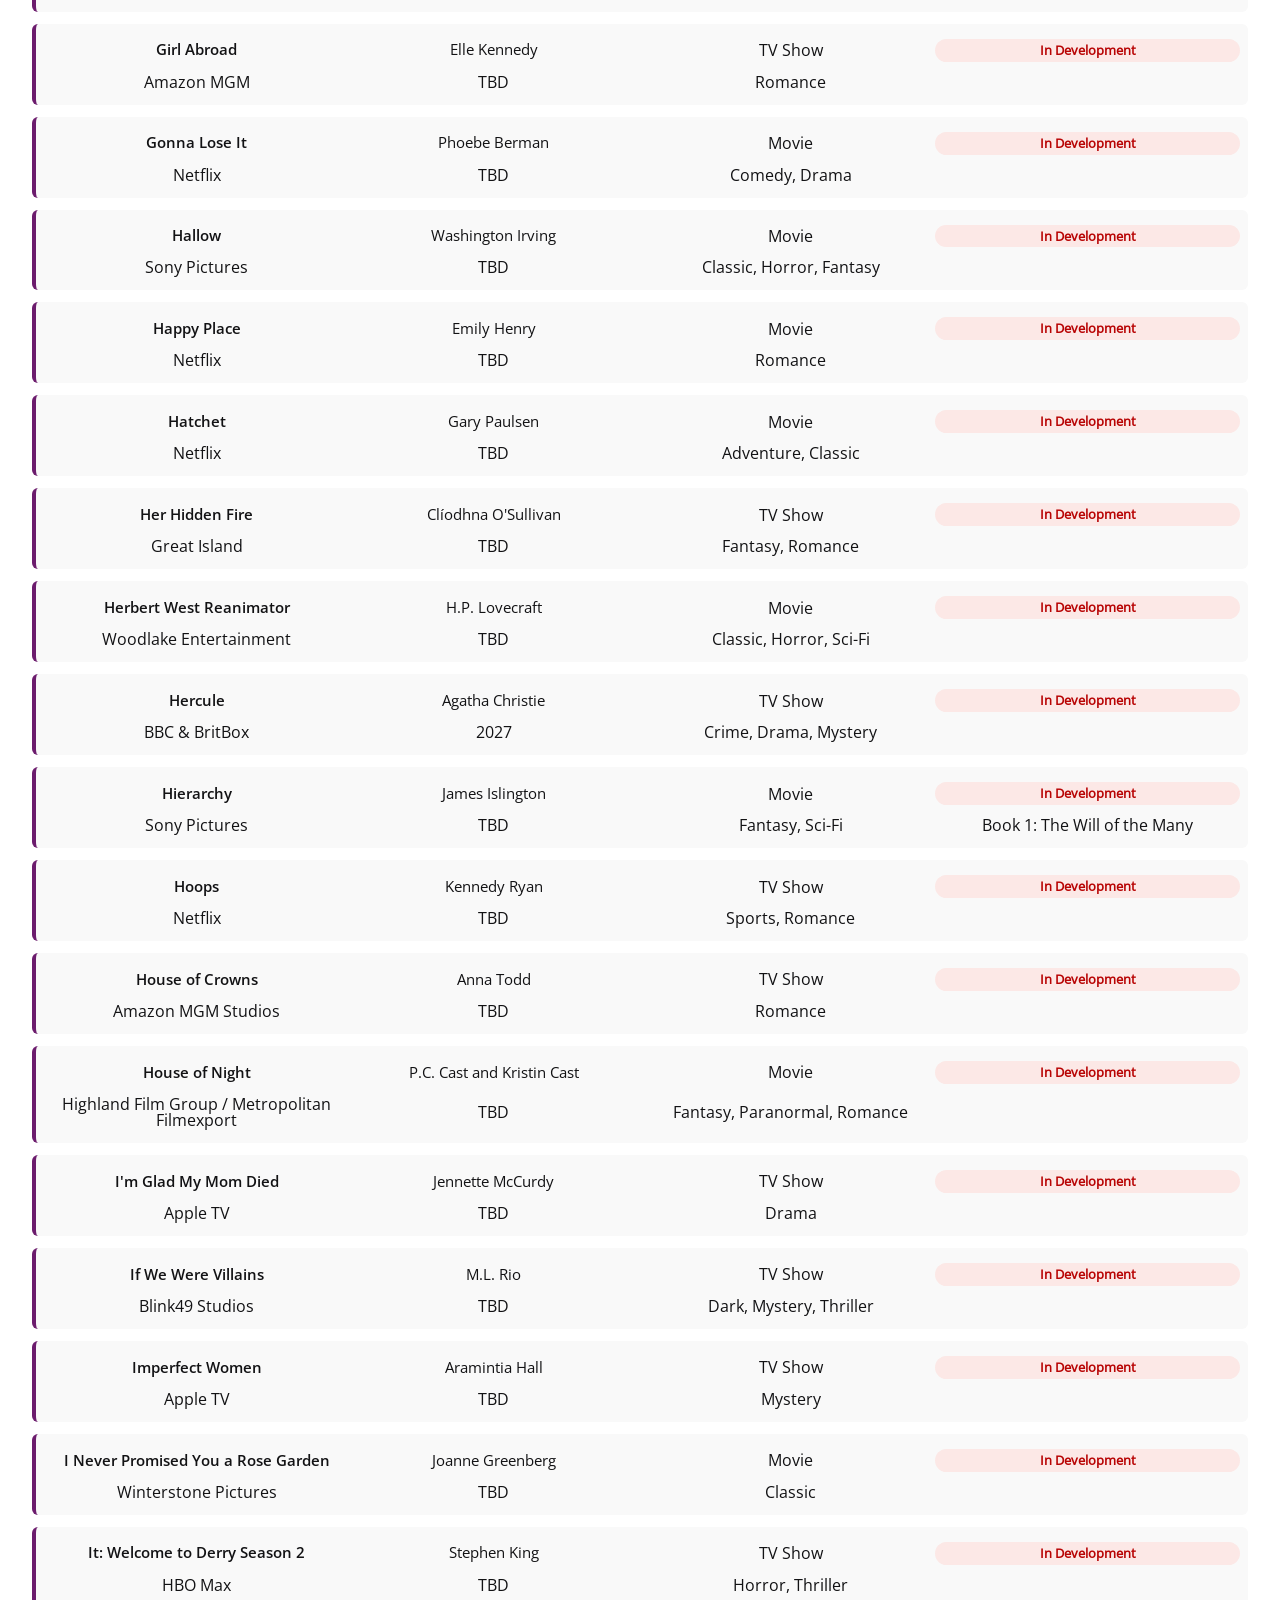
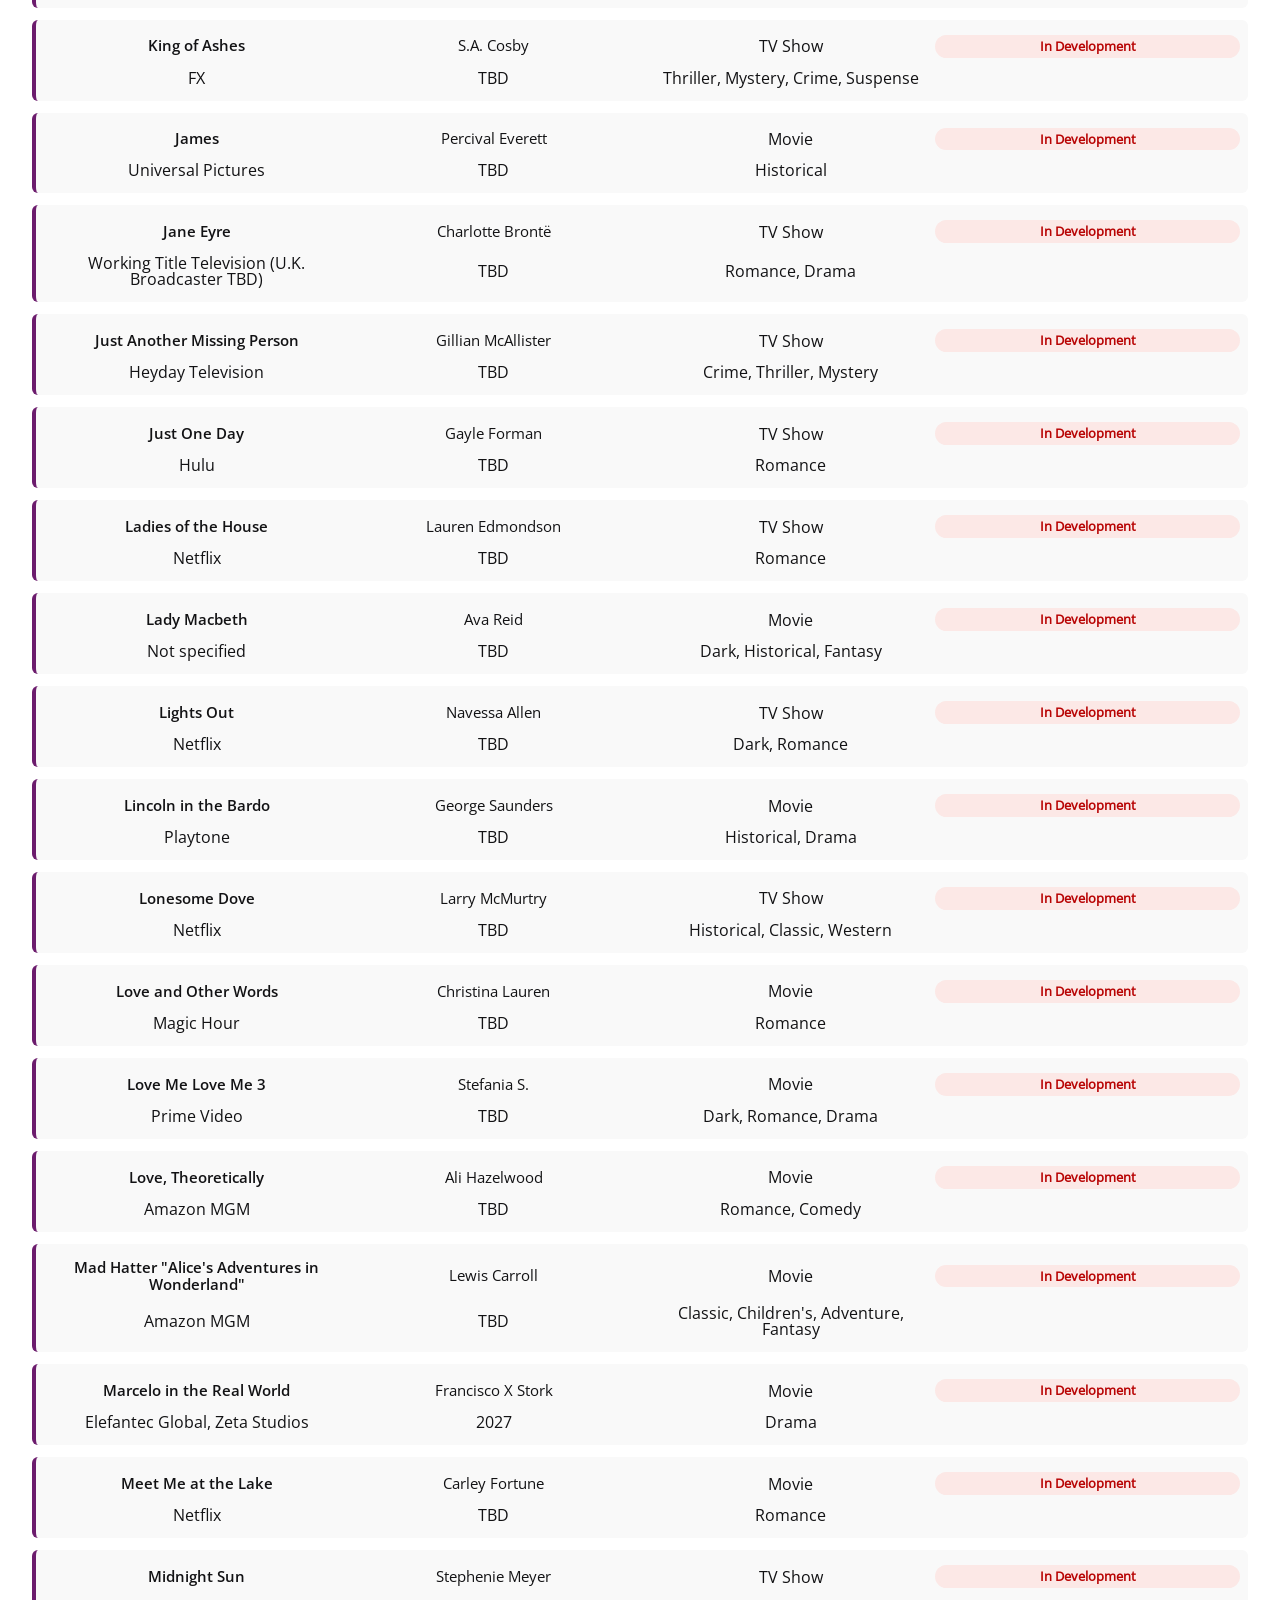
==== commit 24421a85: "Add entry for 'The Masque of the Red Death' Added new entry for 'The Masque of the Red Death' with d" ====
--- a/anticipated.adaptation.html
+++ b/anticipated.adaptation.html
@@ -264,6 +264,16 @@
 </div>
 
 <div class="grid_row data_row">
+    <div class="book_title">The Masque of the Red Death</div>
+    <div class="author_cell">Edgar Allan Poe</div>
+    <div class="cell"><span>Movie</span></div>
+    <span class="status_badge badge_green">Post-Production</span>
+    <div class="cell platform_cell network_cell">A24<span></span></div>
+    <div class="cell platform_cell date_cell"><span>2027</span></div>
+    <div class="cell platform_cell genre_cell"><span>Horror, Mystery, Drama</span></div>
+</div>
+
+<div class="grid_row data_row">
     <div class="book_title">The Night Agent</div>
     <div class="author_cell">Matthew Quirk</div>
     <div class="cell"><span>TV Show</span></div>
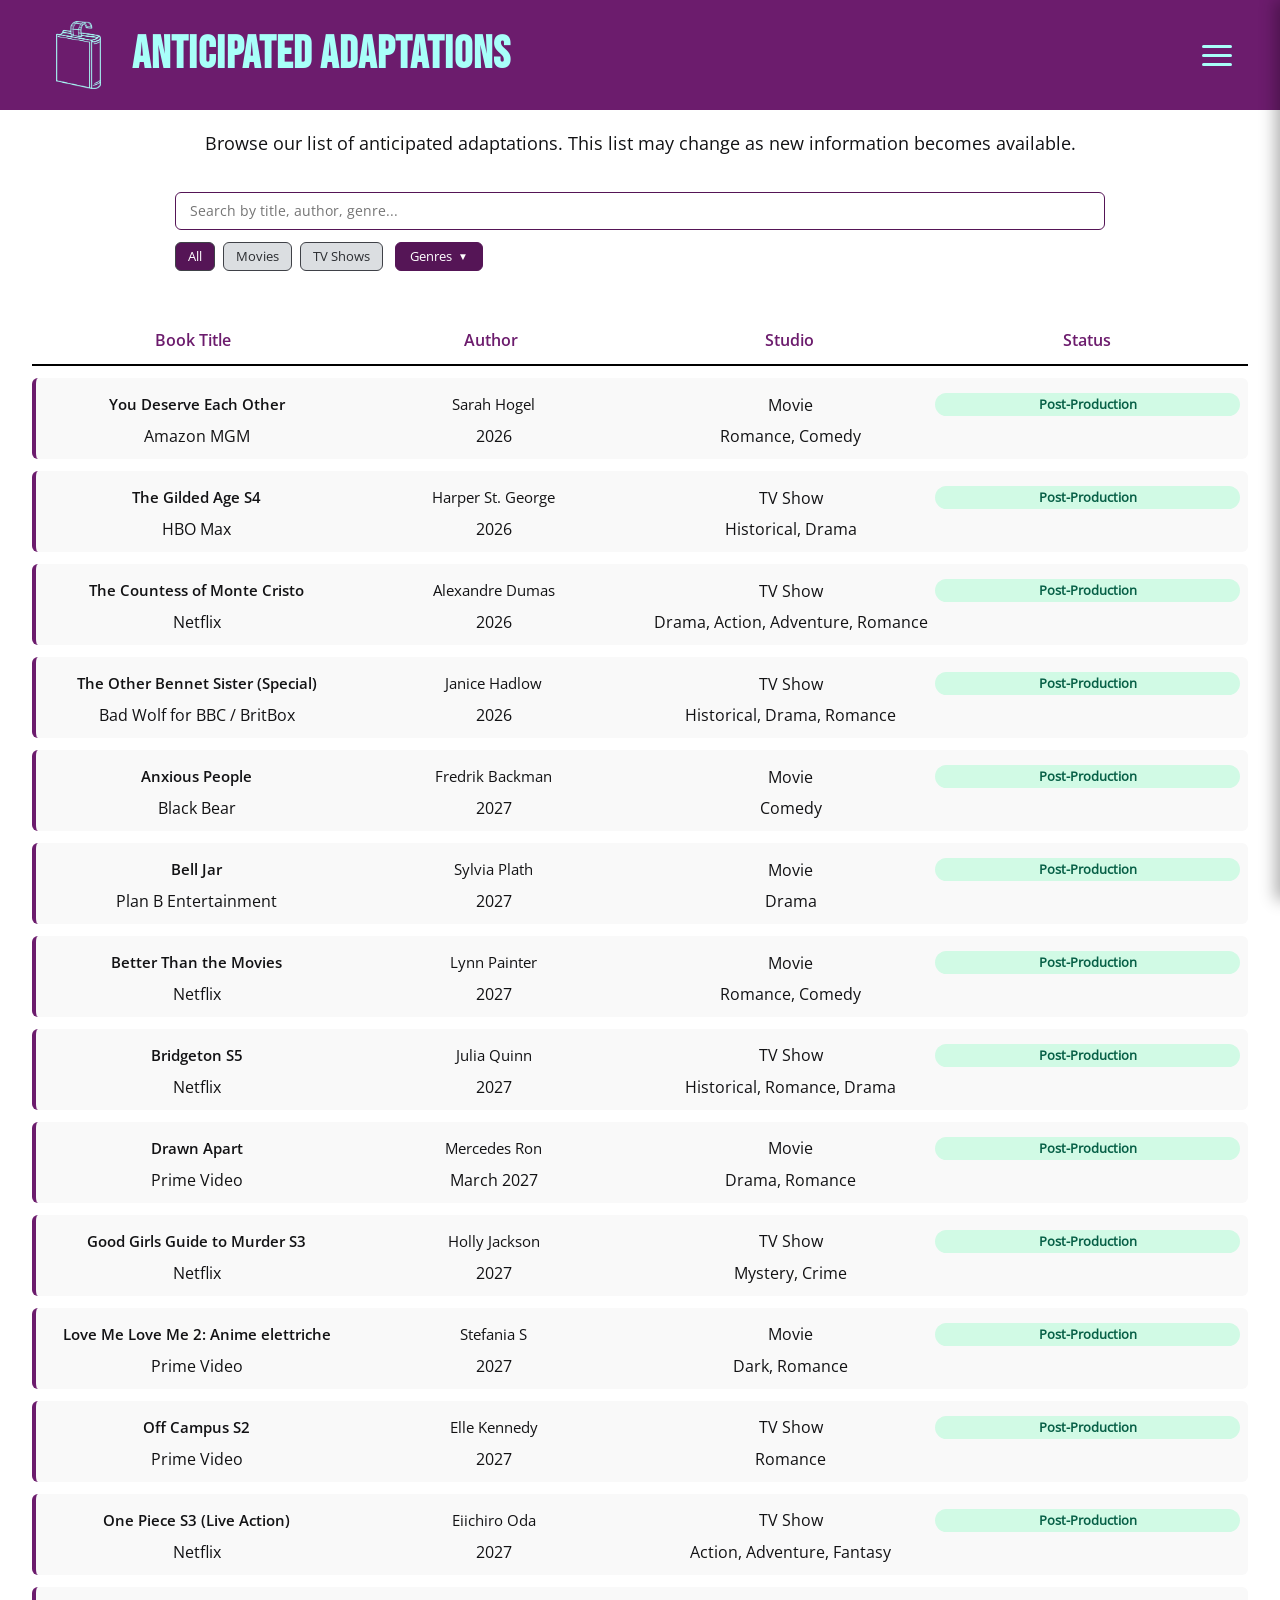
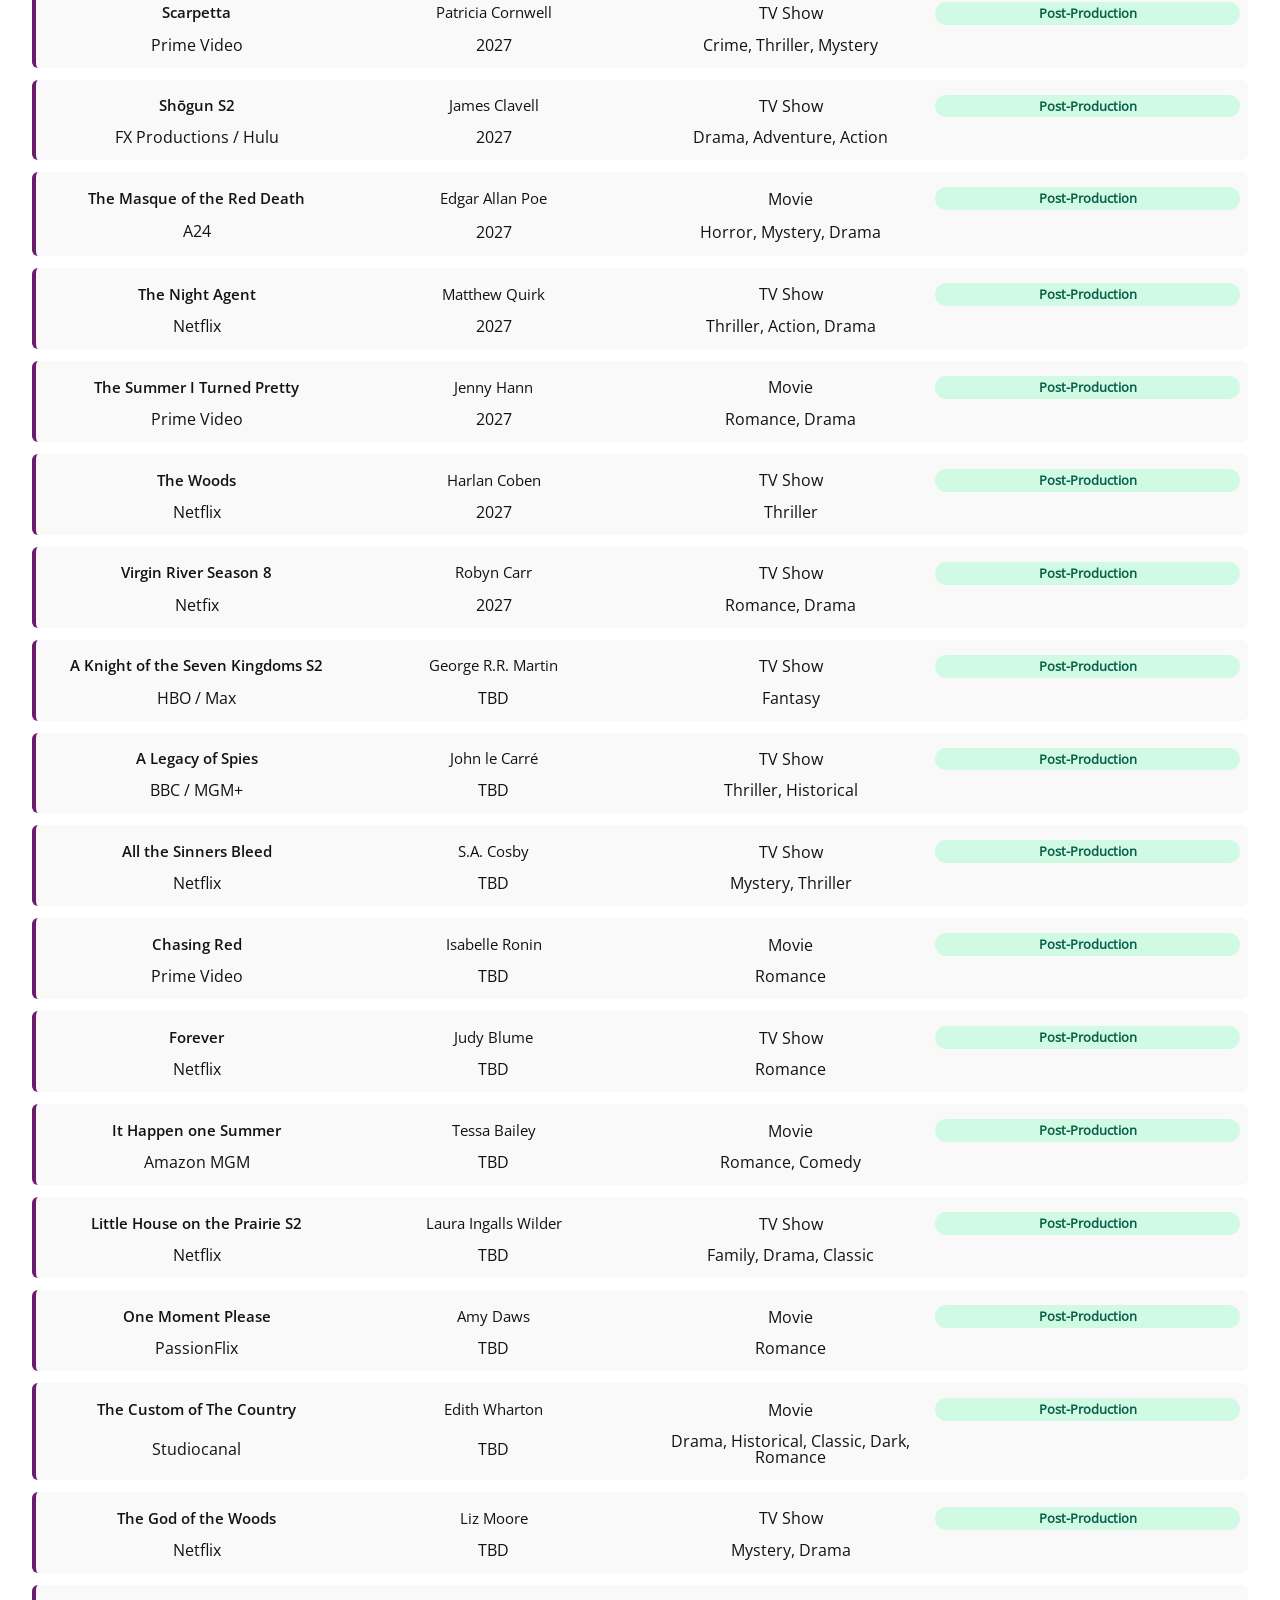
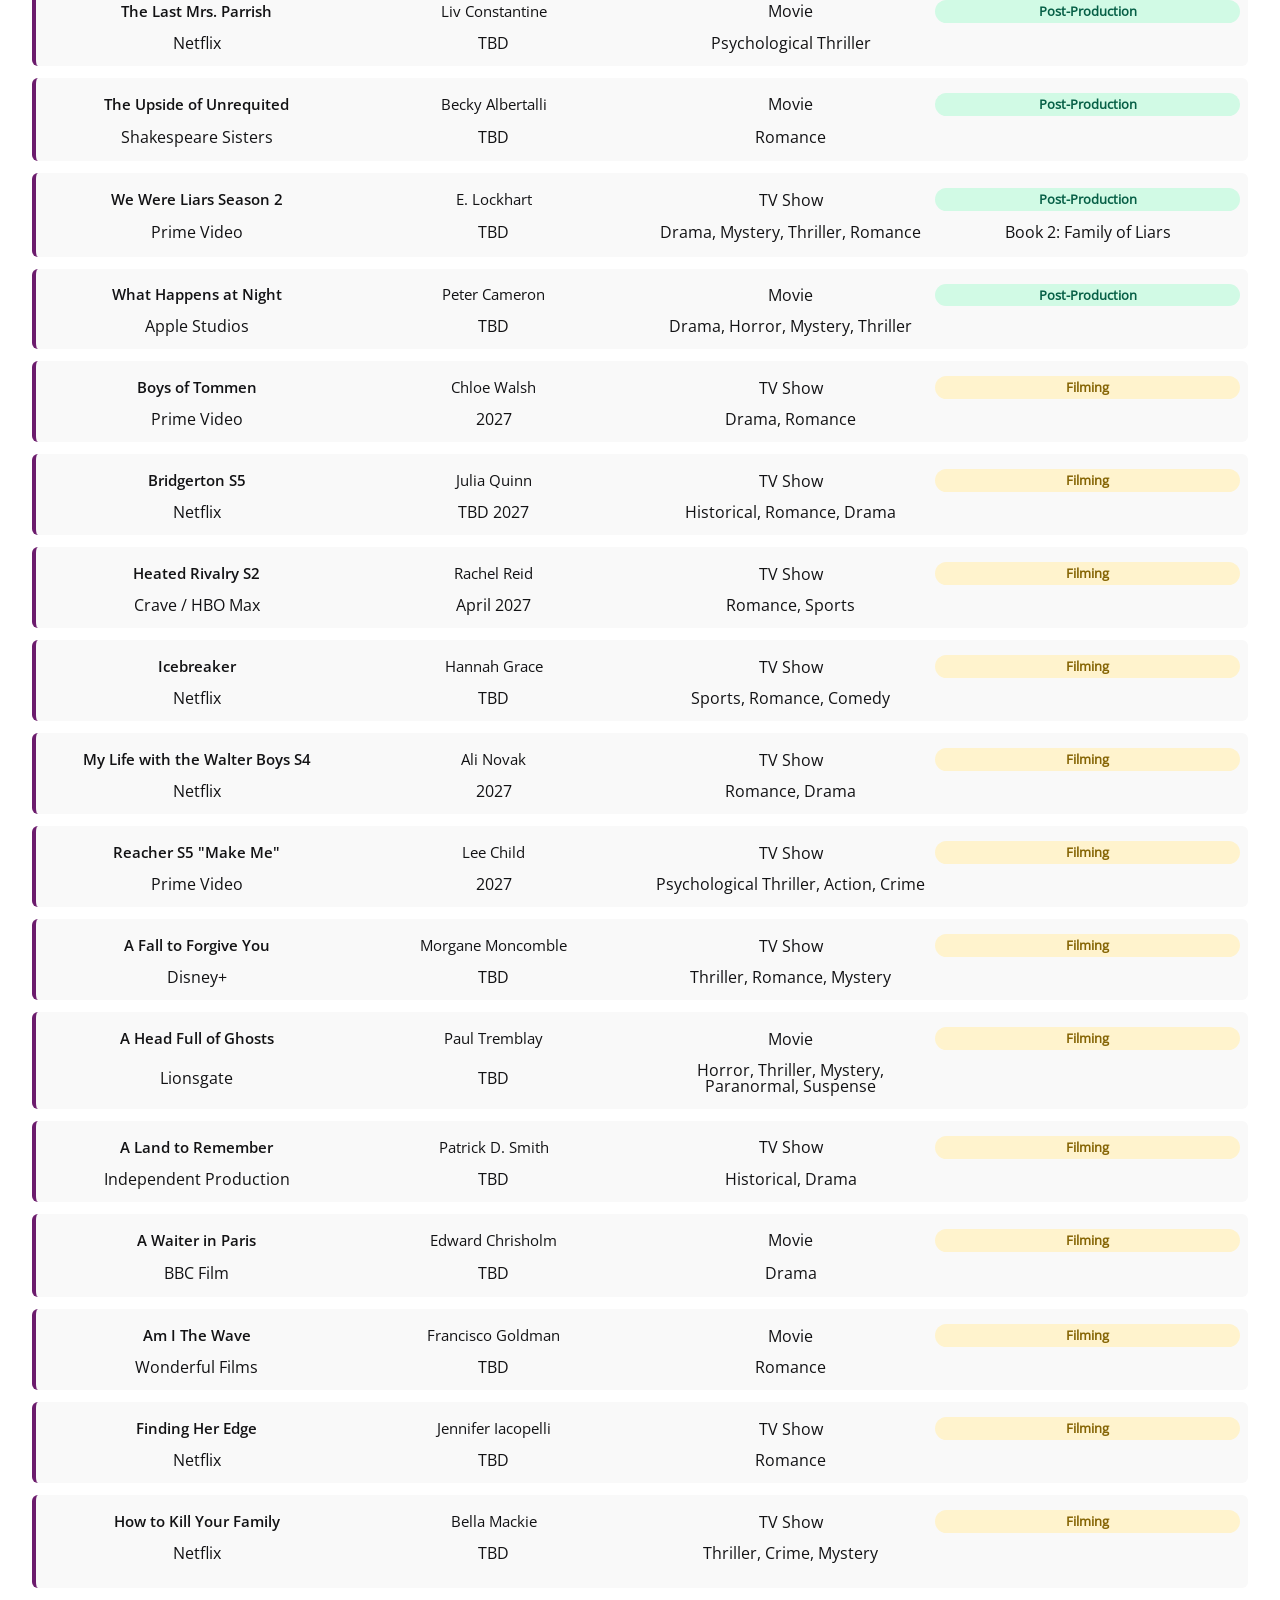
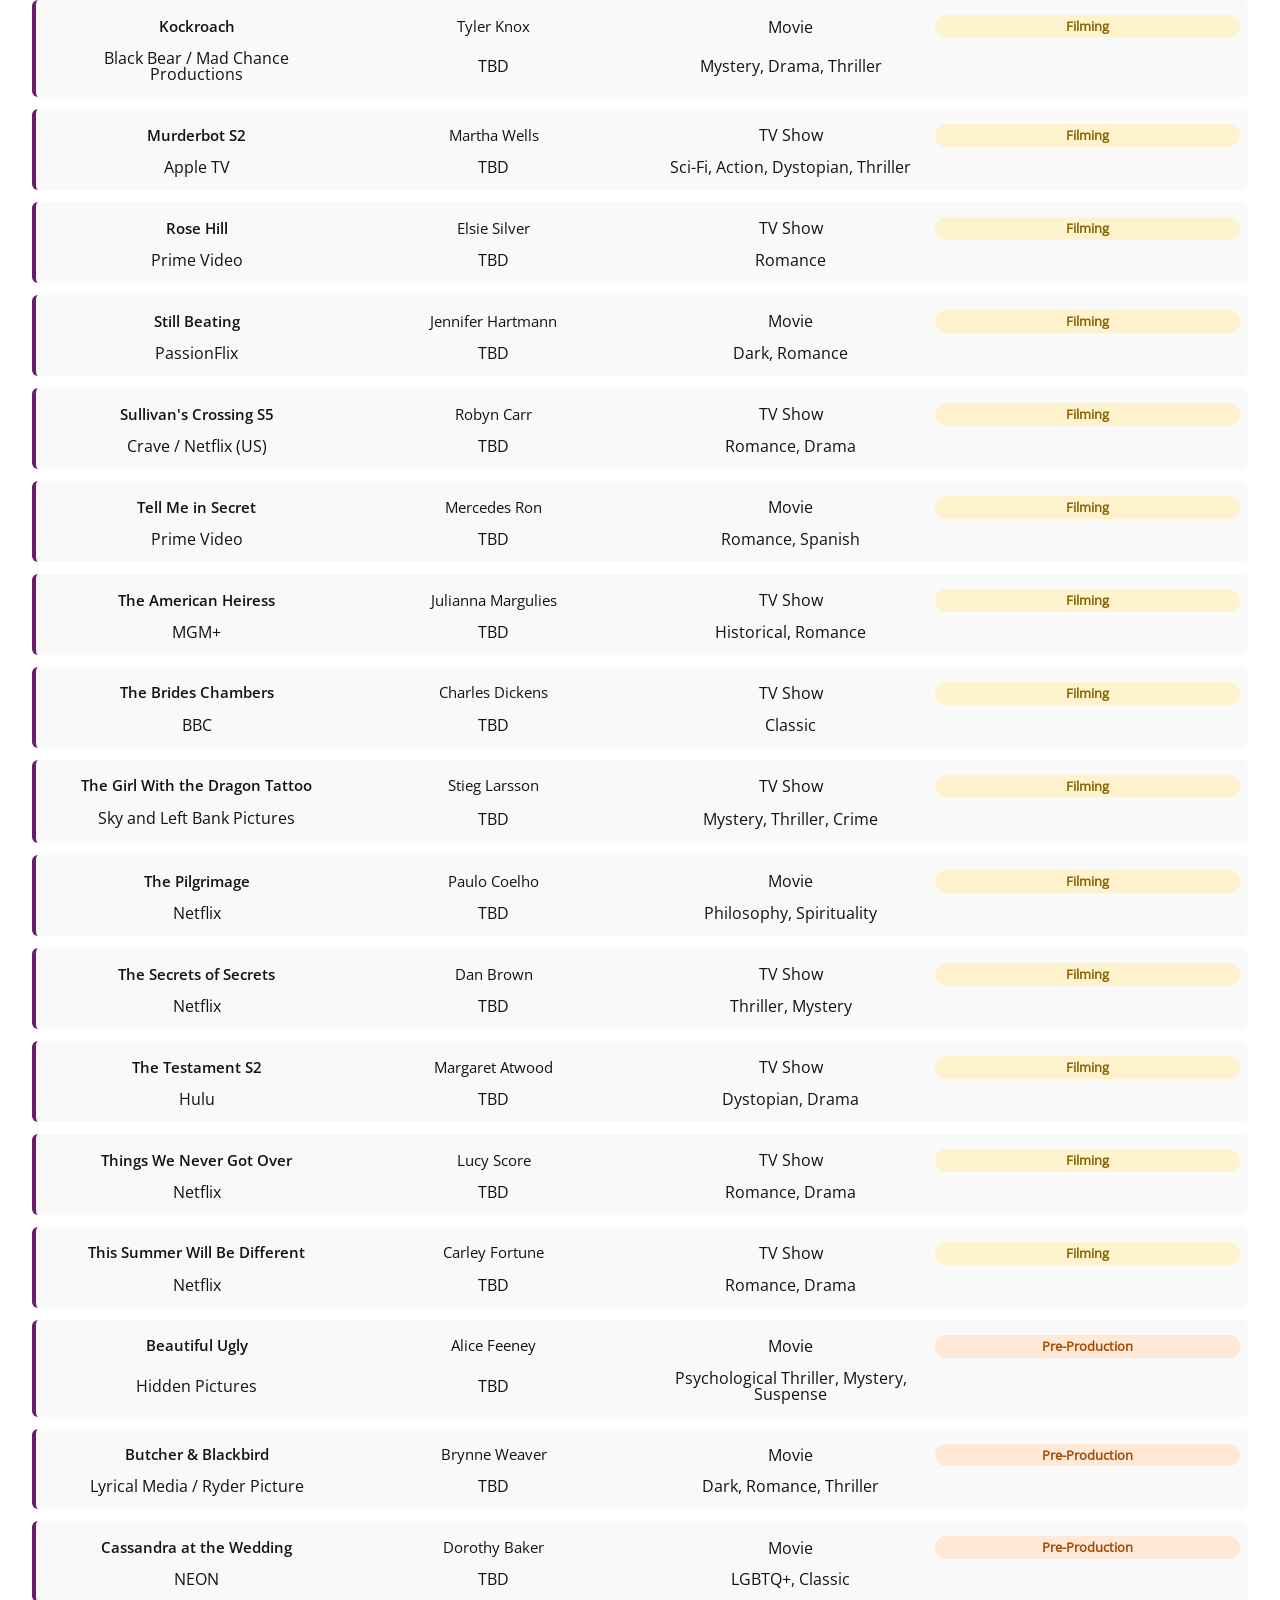
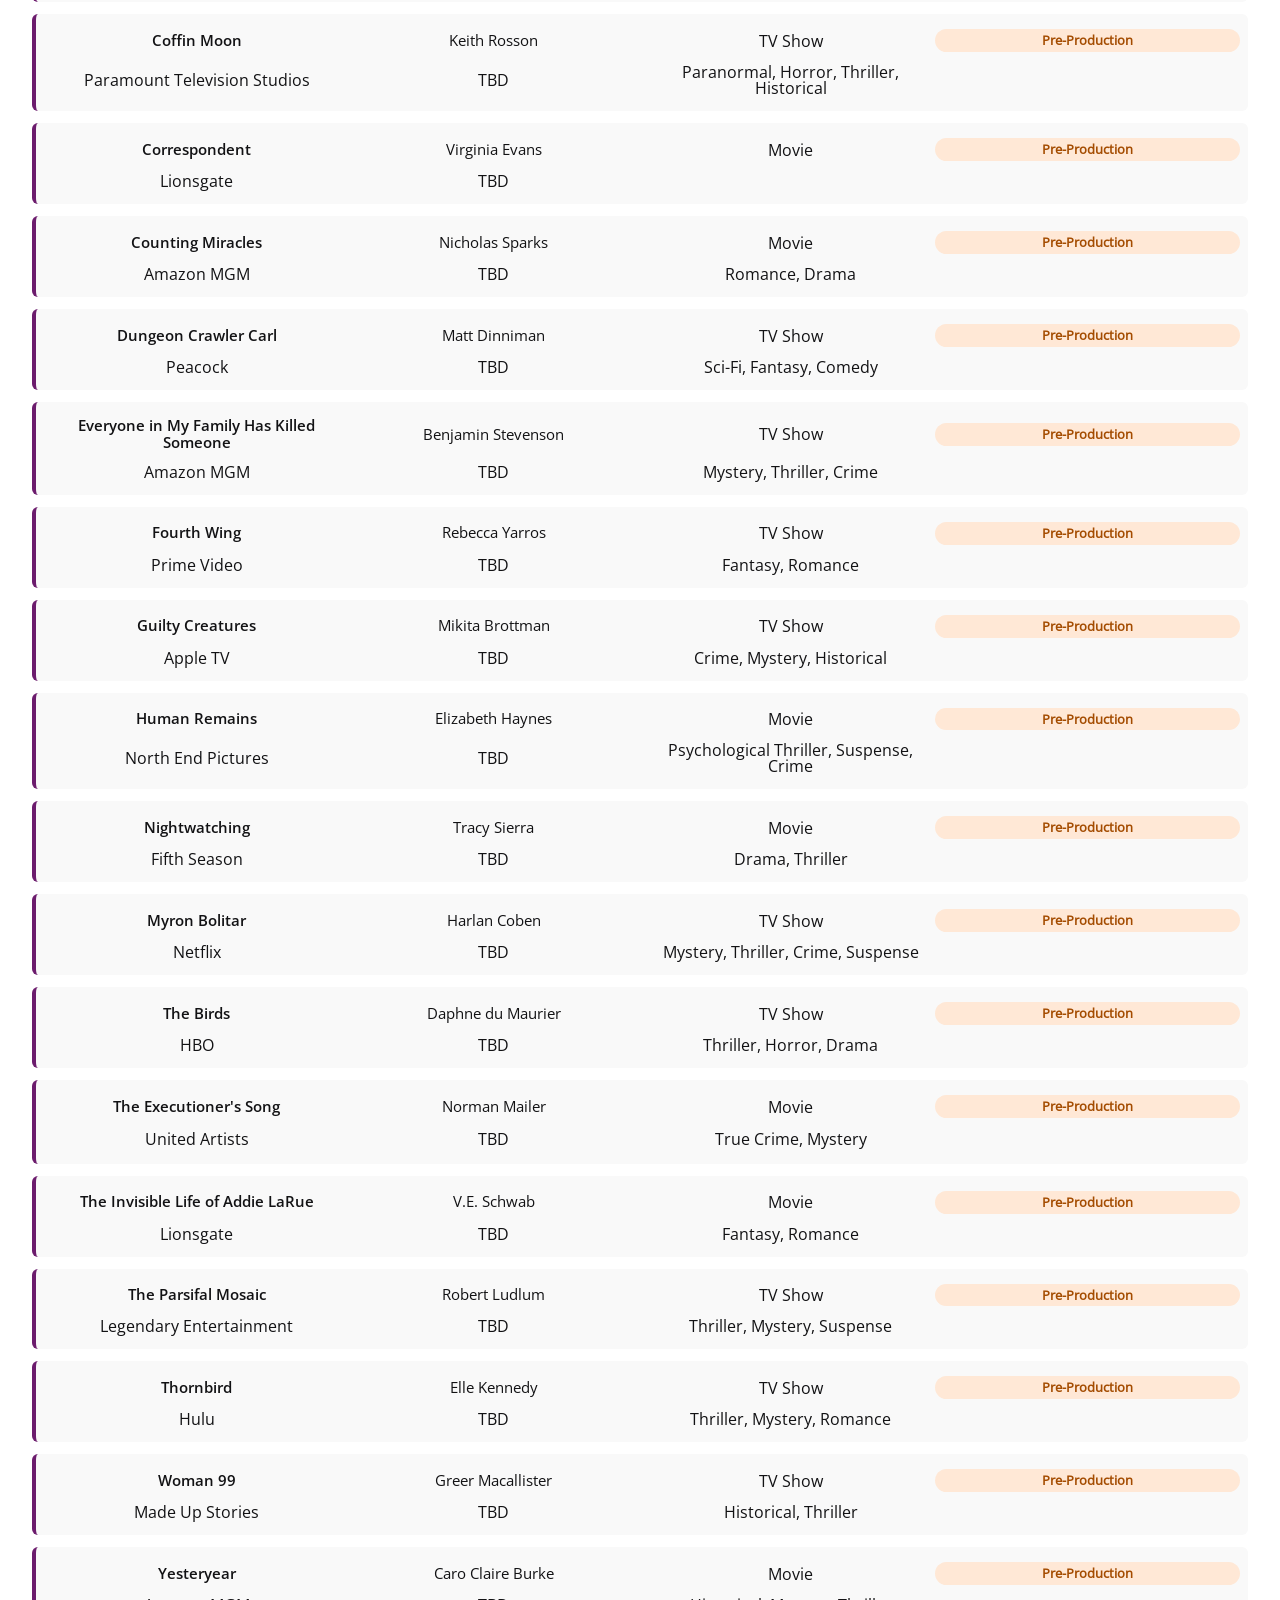
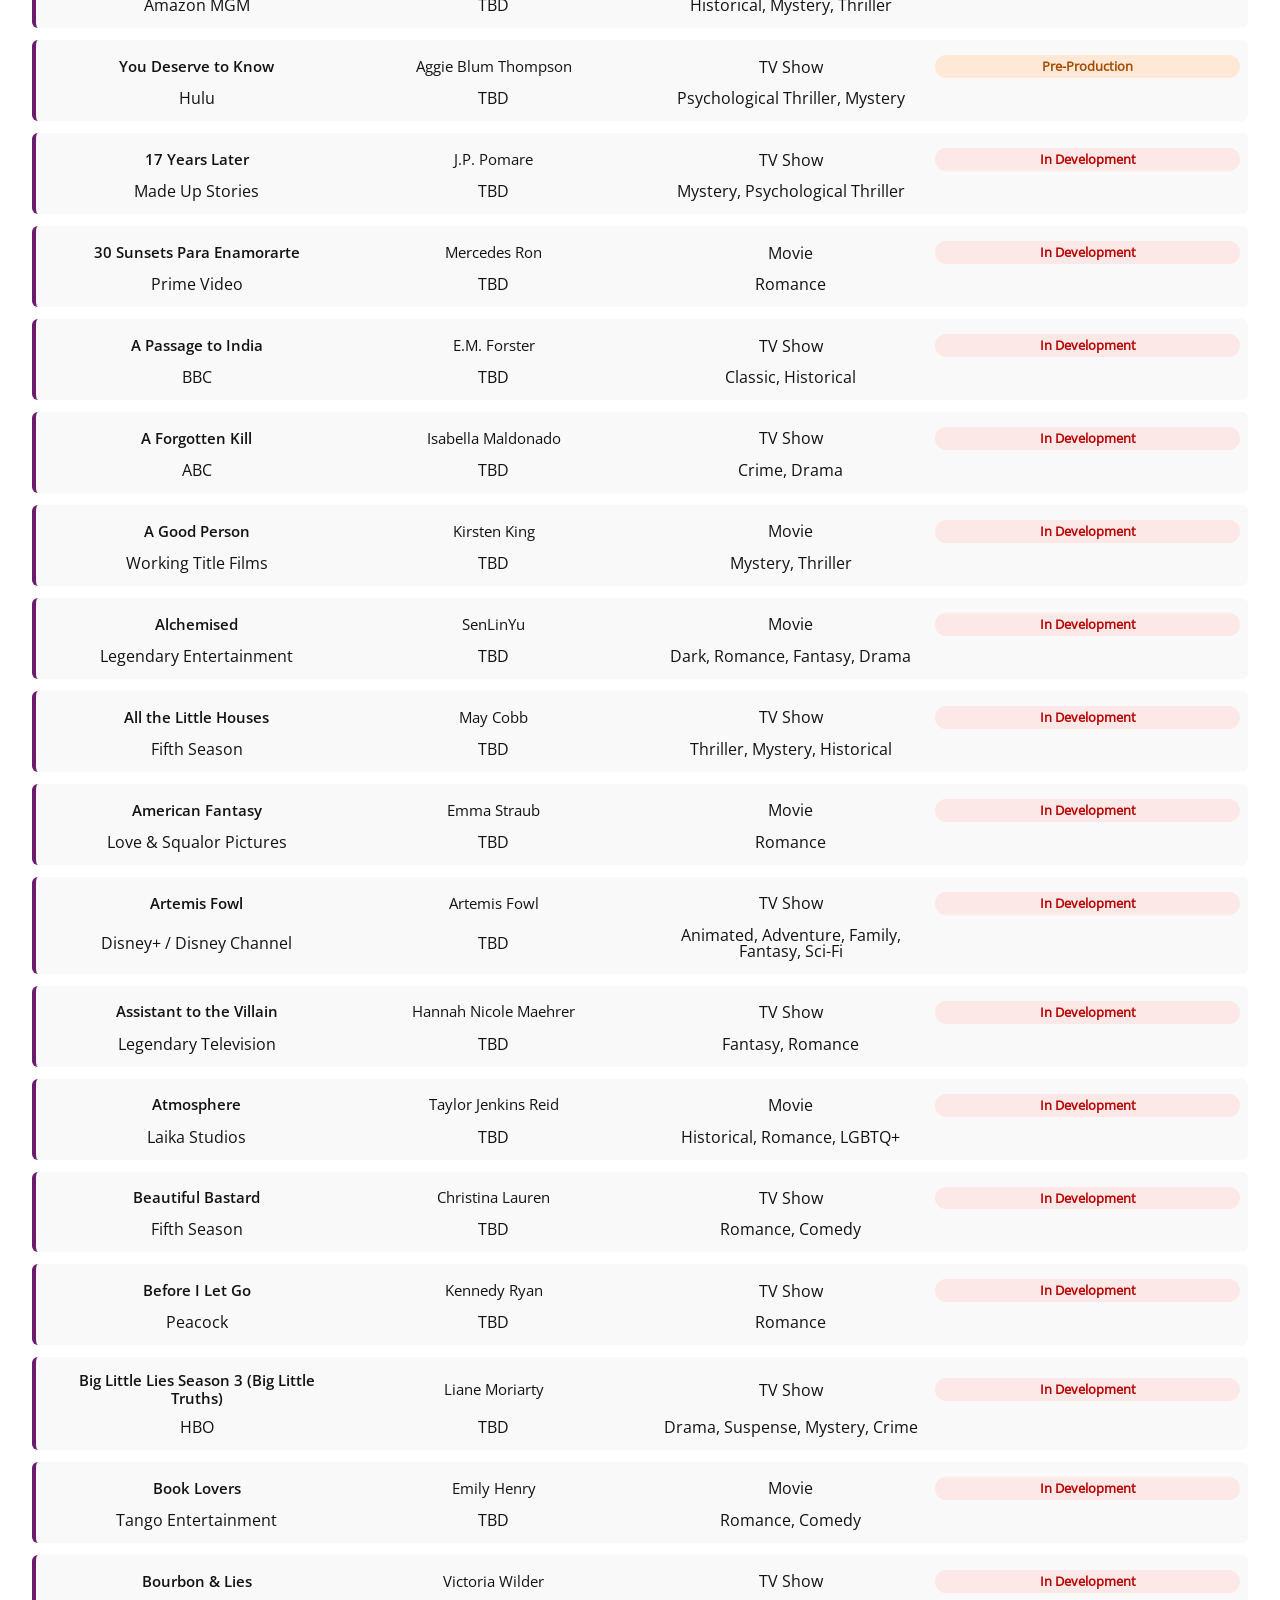
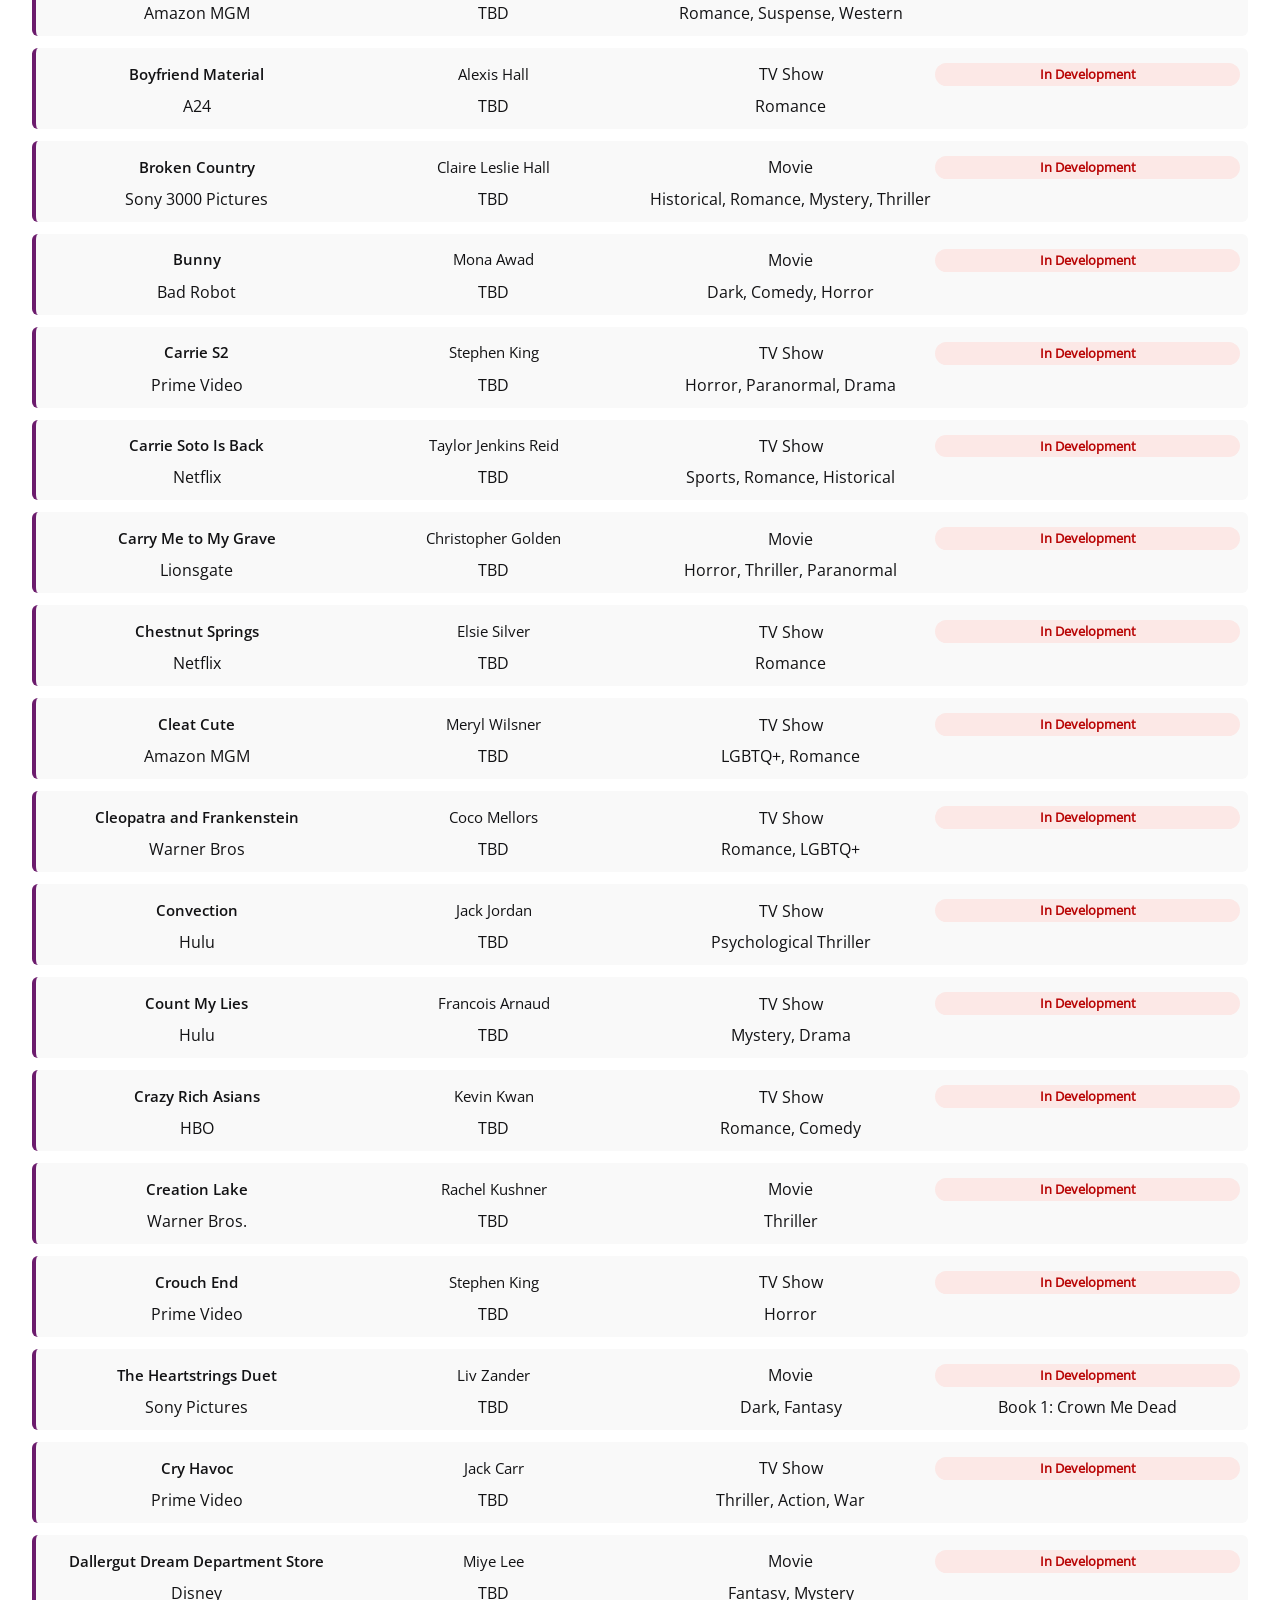
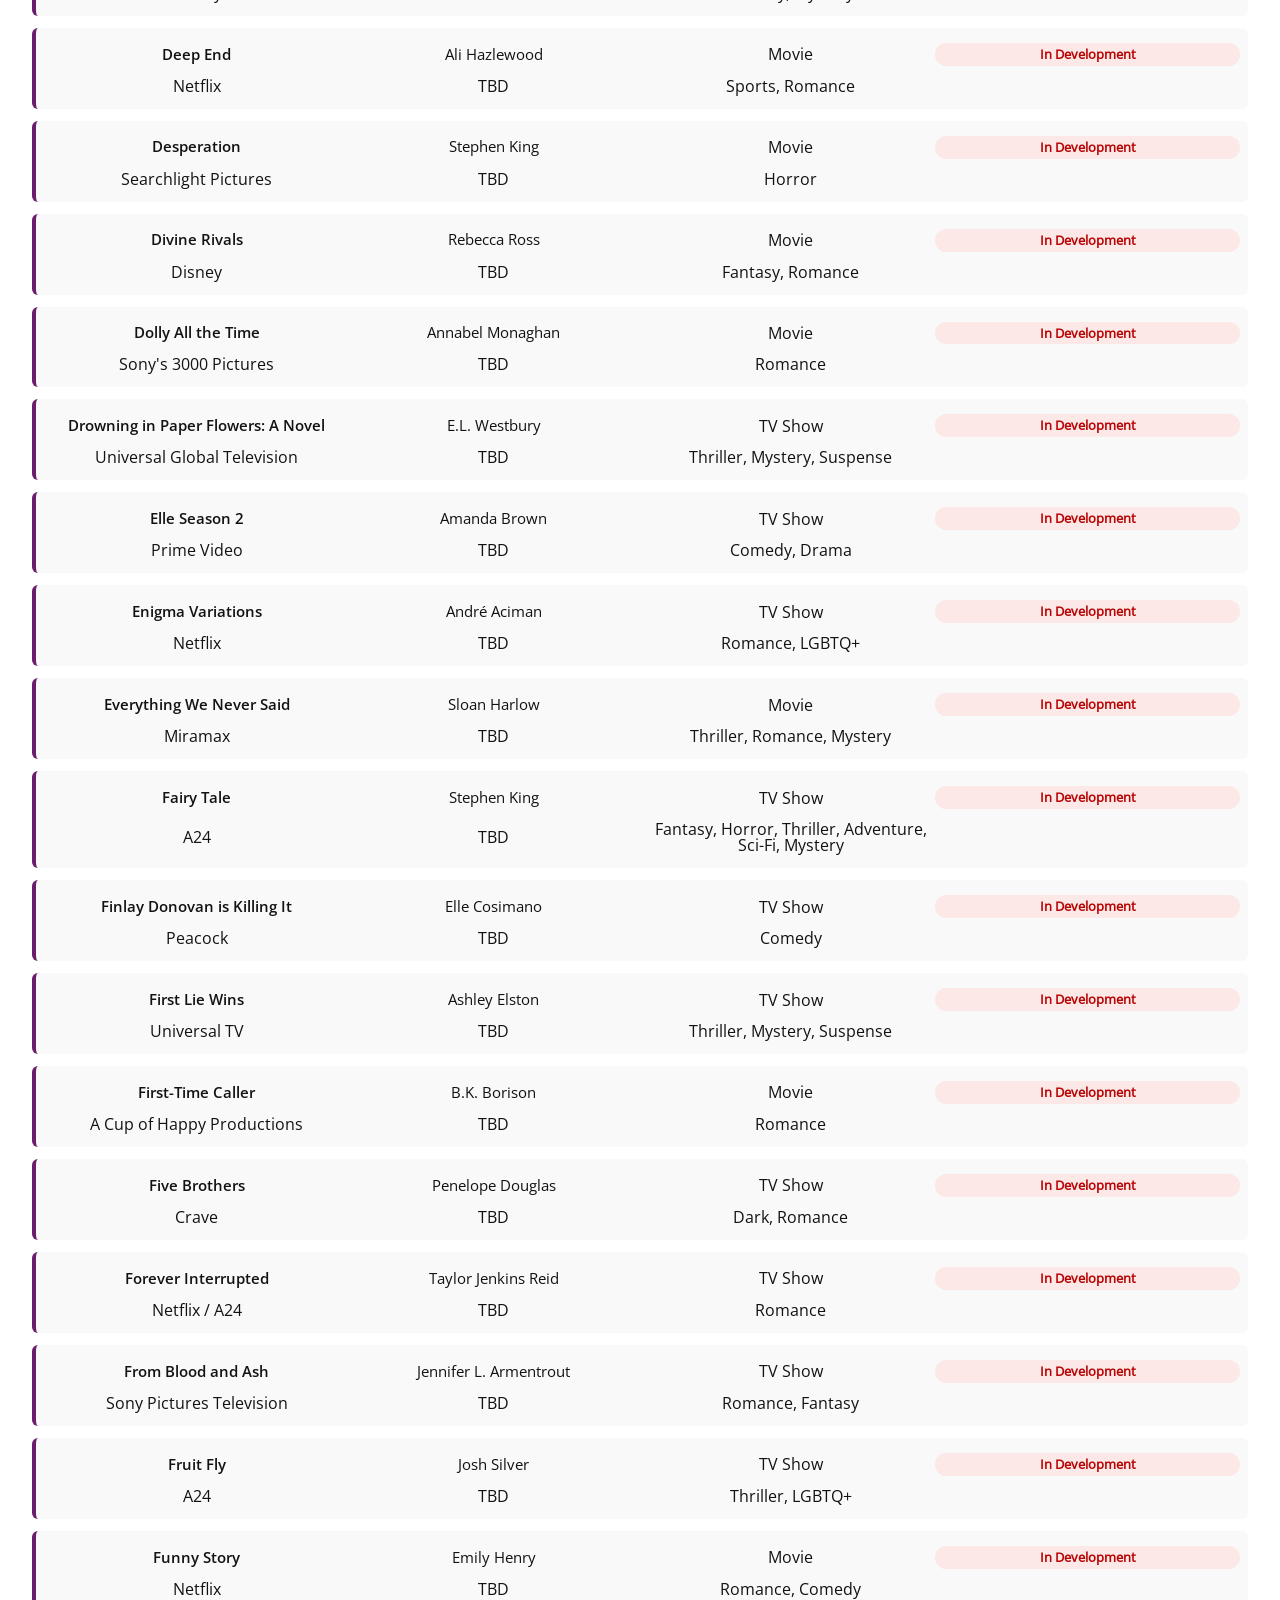
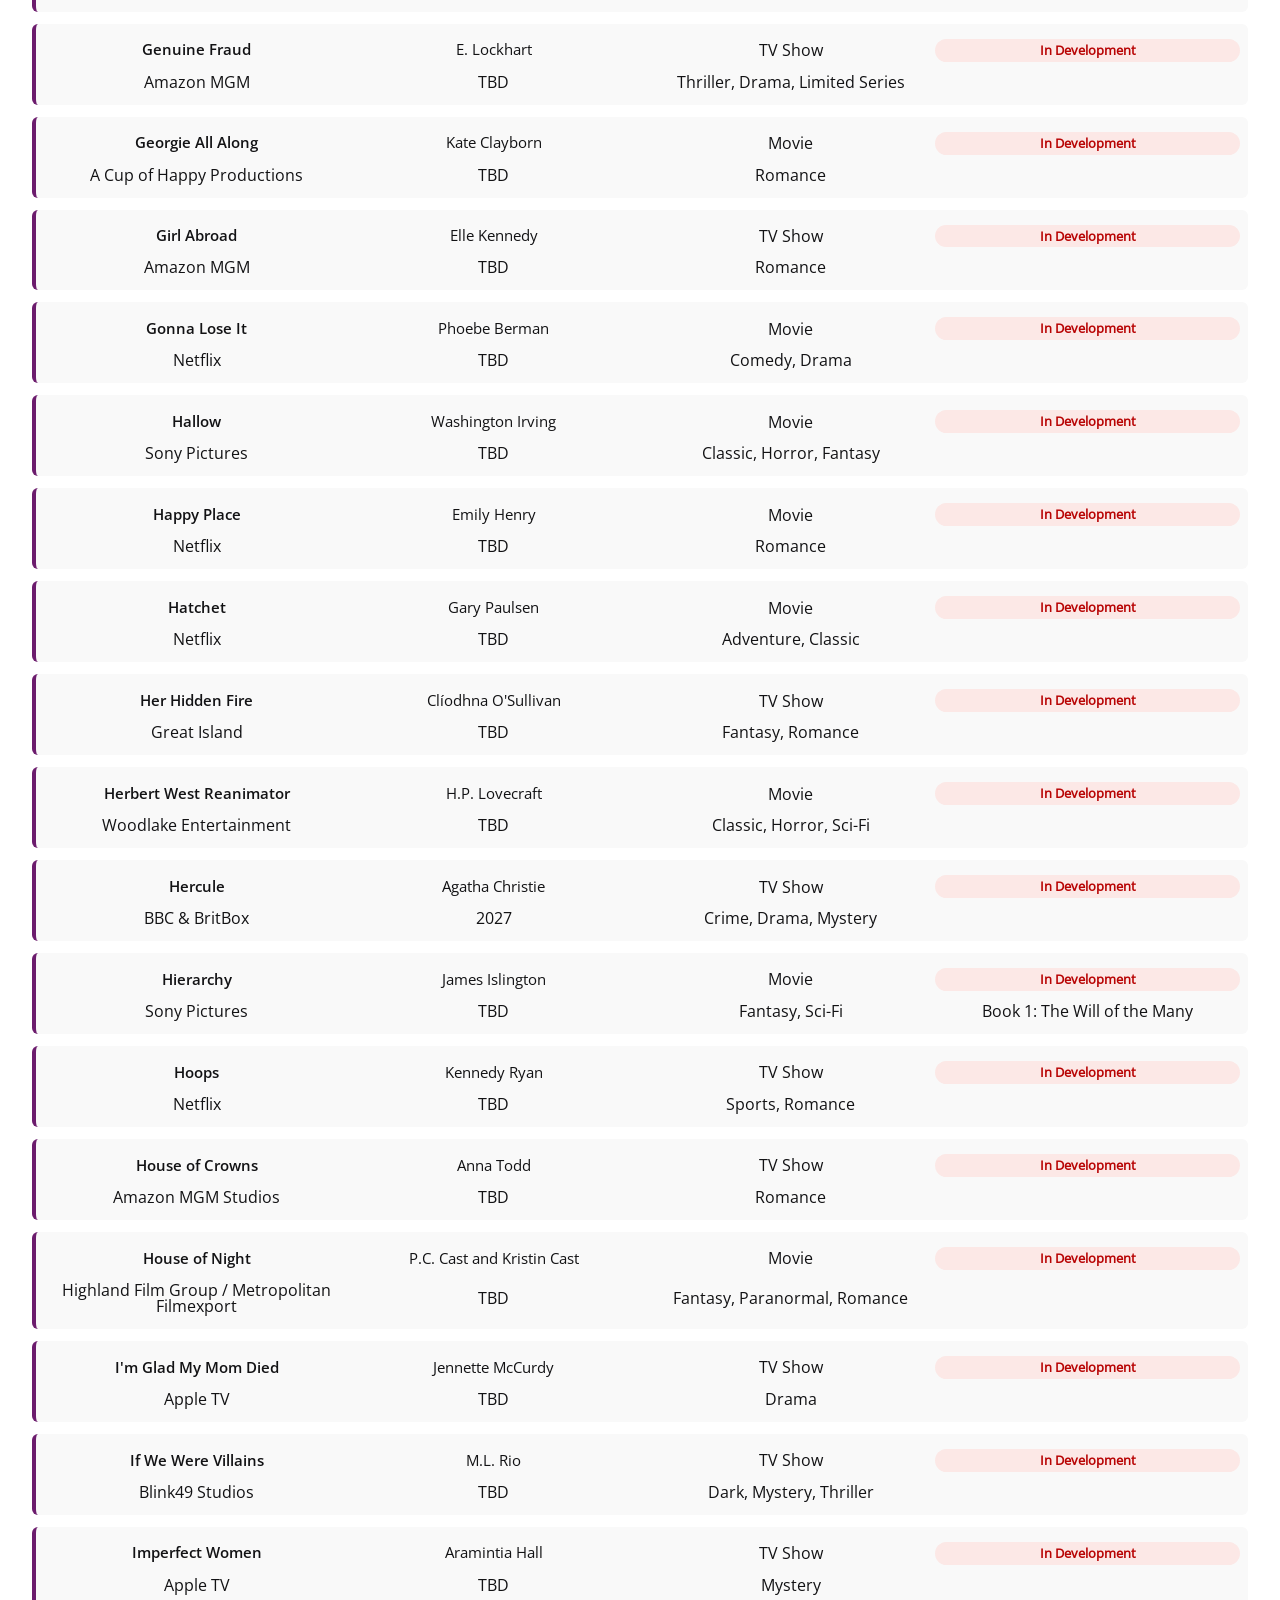
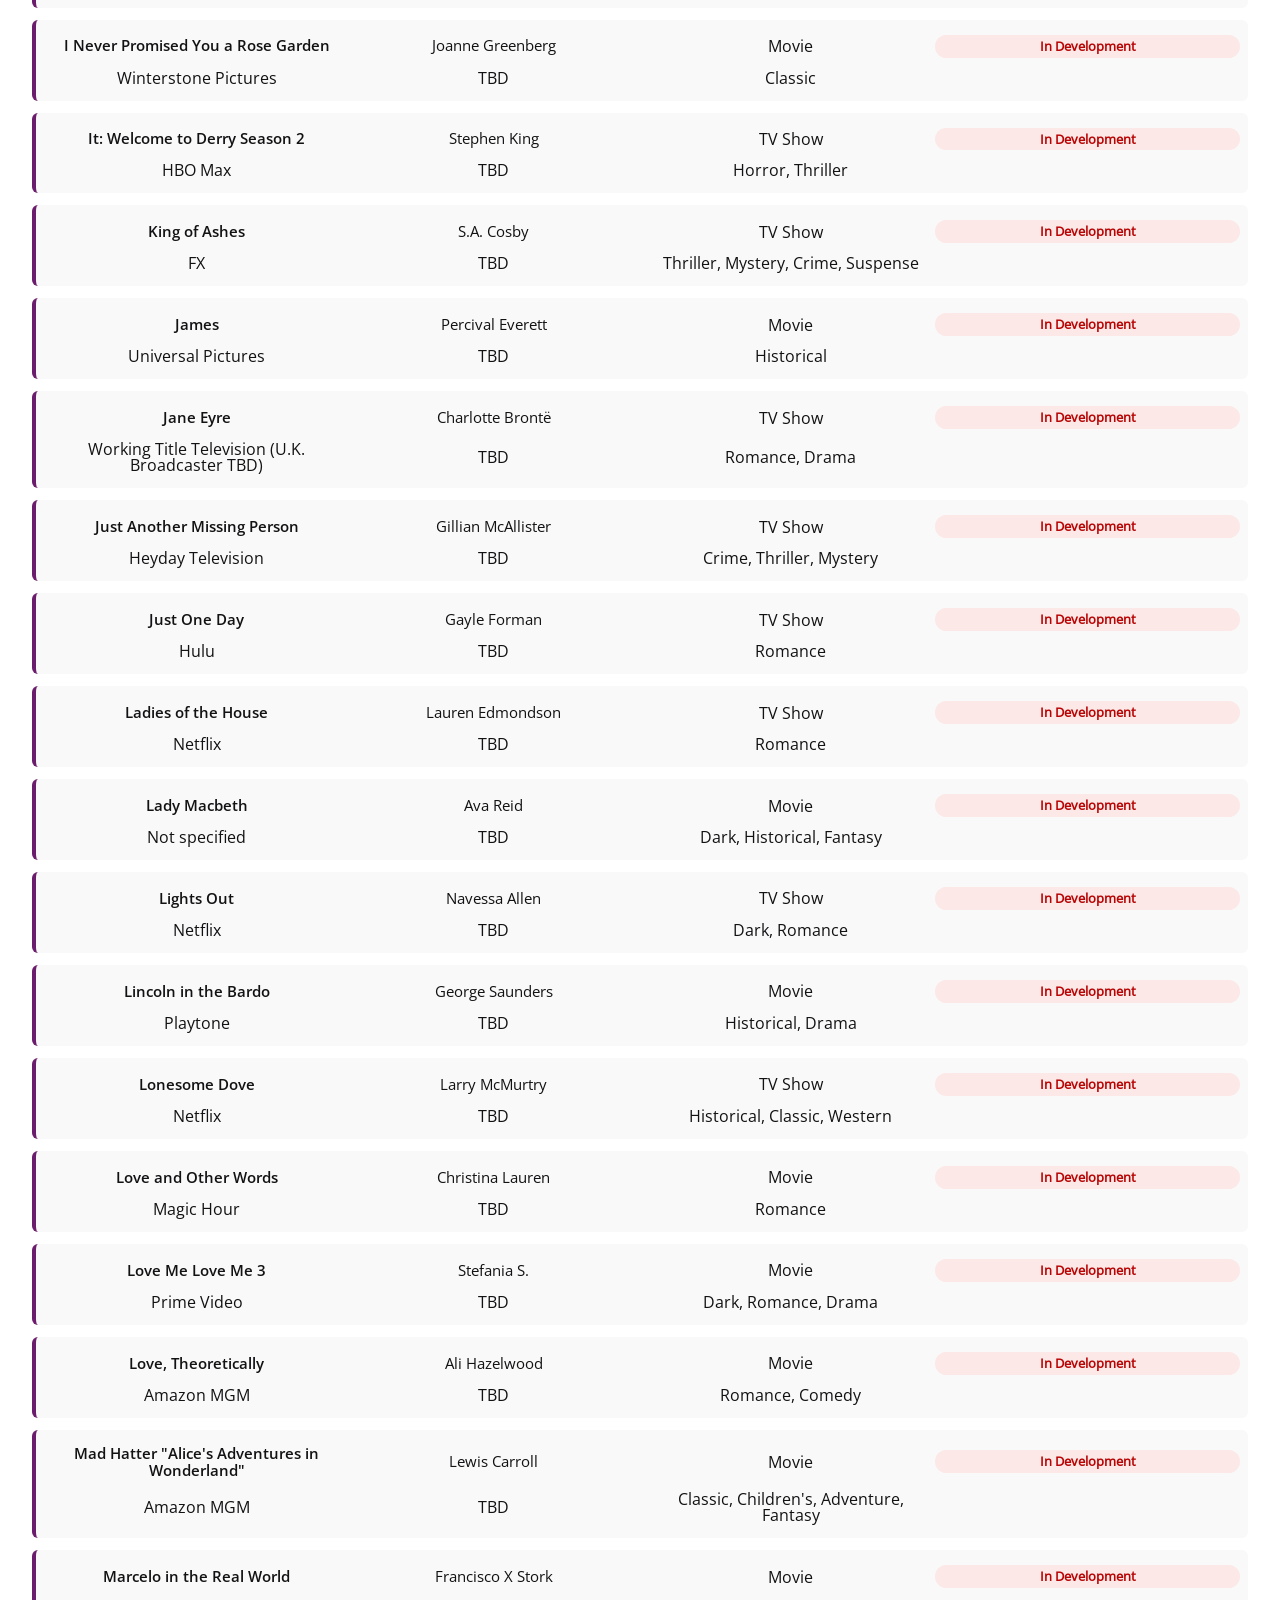
==== commit d7bf91d6: "Add new book adaptations and update statuses" ====
--- a/anticipated.adaptation.html
+++ b/anticipated.adaptation.html
@@ -884,6 +884,16 @@
     <div class="cell platform_cell genre_cell"><span>Drama, Thriller</span></div>
 </div>
 
+<div class="grid_row data_row">
+    <div class="book_title">Myron Bolitar</div>
+    <div class="author_cell">Harlan Coben</div>
+    <div class="cell"><span>TV Show</span></div>
+    <span class="status_badge badge_orange">Pre-Production</span>
+    <div class="cell platform_cell network_cell"><span>Netflix</span></div>
+    <div class="cell platform_cell date_cell"><span>TBD</span></div>
+    <div class="cell platform_cell genre_cell"><span>Mystery, Thriller, Crime, Suspense</span></div>
+    <div class="cell platform_cell"><span></span></div>
+</div>
 
 <div class="grid_row data_row">
     <div class="book_title">The Birds</div>
@@ -993,6 +1003,17 @@
 </div>
 
 <div class="grid_row data_row">
+    <div class="book_title">A Passage to India</div>
+    <div class="author_cell">E.M. Forster</div>
+    <div class="cell"><span>TV Show</span></div>
+    <span class="status_badge badge_red">In Development</span>
+    <div class="cell platform_cell network_cell"><span>BBC</span></div>
+    <div class="cell platform_cell date_cell"><span>TBD</span></div>
+    <div class="cell platform_cell genre_cell"><span>Classic, Historical</span></div>
+    <div class="cell platform_cell"><span></span></div>
+</div>
+
+<div class="grid_row data_row">
     <div class="book_title">A Forgotten Kill</div>
     <div class="author_cell">Isabella Maldonado</div>
     <div class="cell"><span>TV Show</span></div>
@@ -1291,6 +1312,17 @@
 </div>
 
 <div class="grid_row data_row">
+    <div class="book_title">The Heartstrings Duet</div>
+    <div class="author_cell">Liv Zander</div>
+    <div class="cell"><span>Movie</span></div>
+    <span class="status_badge badge_red">In Development</span>
+    <div class="cell platform_cell network_cell"><span>Sony Pictures</span></div>
+    <div class="cell platform_cell date_cell"><span>TBD</span></div>
+    <div class="cell platform_cell genre_cell"><span>Dark, Fantasy</span></div>
+    <div class="cell platform_cell"><span>Book 1: Crown Me Dead</span></div>
+</div>
+
+<div class="grid_row data_row">
     <div class="book_title">Cry Havoc</div>
     <div class="author_cell">Jack Carr</div>
     <div class="cell"><span>TV Show</span></div>
@@ -1331,17 +1363,6 @@
     <div class="cell platform_cell network_cell"><span>Searchlight Pictures</span></div>
     <div class="cell platform_cell date_cell"><span>TBD</span></div>
     <div class="cell platform_cell genre_cell"><span>Horror</span></div>
-    <div class="cell platform_cell"><span></span></div>
-</div>
-
-<div class="grid_row data_row">
-    <div class="book_title">Dissection of a Murder</div>
-    <div class="author_cell">Jo Murray</div>
-    <div class="cell"><span>TV Show</span></div>
-    <span class="status_badge badge_red">In Development</span>
-    <div class="cell platform_cell network_cell"><span>Warner Bros.</span></div>
-    <div class="cell platform_cell date_cell"><span>TBD</span></div>
-    <div class="cell platform_cell genre_cell"><span>Thriller, Mystery, Crime</span></div>
     <div class="cell platform_cell"><span></span></div>
 </div>
 
@@ -1962,17 +1983,6 @@
 </div>
 
 <div class="grid_row data_row">
-    <div class="book_title">Myron Bolitar</div>
-    <div class="author_cell">Harlan Coben</div>
-    <div class="cell"><span>TV Show</span></div>
-    <span class="status_badge badge_red">In Development</span>
-    <div class="cell platform_cell network_cell"><span>Netflix</span></div>
-    <div class="cell platform_cell date_cell"><span>TBD</span></div>
-    <div class="cell platform_cell genre_cell"><span>Mystery, Thriller, Crime, Suspense</span></div>
-    <div class="cell platform_cell"><span></span></div>
-</div>
-
-<div class="grid_row data_row">
     <div class="book_title">Never Lie</div>
     <div class="author_cell">Freida McFadden</div>
     <div class="cell"><span>Movie</span></div>
@@ -2524,6 +2534,17 @@
 </div>
 
 <div class="grid_row data_row">
+    <div class="book_title">The Curse Workers</div>
+    <div class="author_cell">Holly Black</div>
+    <div class="cell"><span>TV Show</span></div>
+    <span class="status_badge badge_red">In Development</span>
+    <div class="cell platform_cell network_cell"><span>Disney+ / 20th Television</span></div>
+    <div class="cell platform_cell date_cell"><span>TBD</span></div>
+    <div class="cell platform_cell genre_cell"><span>Fantasy, Romance, Paranormal</span></div>
+    <div class="cell platform_cell"><span></span></div>
+</div>
+
+<div class="grid_row data_row">
     <div class="book_title">The Davenports</div>
     <div class="author_cell">Krystal Marquis</div>
     <div class="cell"><span>TV Show</span></div>
@@ -3063,6 +3084,17 @@
 </div>
 
 <div class="grid_row data_row">
+    <div class="book_title">The Satsuma Complex</div>
+    <div class="author_cell">Bob Mortimer</div>
+    <div class="cell"><span>TV Show</span></div>
+    <span class="status_badge badge_red">In Development</span>
+    <div class="cell platform_cell network_cell"><span>Disney+</span></div>
+    <div class="cell platform_cell date_cell"><span>TBD</span></div>
+    <div class="cell platform_cell genre_cell"><span>Mystery, Comedy</span></div>
+    <div class="cell platform_cell"><span></span></div>
+</div>
+
+<div class="grid_row data_row">
     <div class="book_title">The Seven Days in June</div>
     <div class="author_cell">Tia Williams</div>
     <div class="cell"><span>TV Show</span></div>
@@ -3180,6 +3212,17 @@
     <div class="cell platform_cell network_cell"><span>The Set Up</span></div>
     <div class="cell platform_cell date_cell"><span>TBD</span></div>
     <div class="cell platform_cell genre_cell"><span>Historical</span></div>
+    <div class="cell platform_cell"><span></span></div>
+</div>
+
+<div class="grid_row data_row">
+    <div class="book_title">The Traveler</div>
+    <div class="author_cell">Joseph Eckert</div>
+    <div class="cell"><span>Movie</span></div>
+    <span class="status_badge badge_red">In Development</span>
+    <div class="cell platform_cell network_cell"><span>Paramount Pictures</span></div>
+    <div class="cell platform_cell date_cell"><span>TBD</span></div>
+    <div class="cell platform_cell genre_cell"><span>Sci-Fi, Fantasy, Dystopian</span></div>
     <div class="cell platform_cell"><span></span></div>
 </div>
 
--- a/css/styles.css
+++ b/css/styles.css
@@ -526,6 +526,10 @@
   left: 0;
   width: 100%;
   height: 100%;
+}
+
+.trailer_card .trailer_type {
+  margin-top: 12px;
 }
 
 .card_author,
@@ -2463,14 +2467,21 @@
     }
 
     .archives_page .subtitle {
-        font-size: clamp(16px, 4.5vw, 21px);
+        font-size: clamp(18px, 4.5vw, 24px);
     }
 
     .archives_page .controls_section {
         width: 100%;
-        box-sizing: border-box;
         align-items: stretch;
         padding: 12px;
+        box-sizing: border-box;
+    }
+
+    .archives_page .main_controls_row {
+        display: grid;
+        width: 100%;
+        grid-template-columns: minmax(0, 1fr);
+        gap: 10px;
     }
 
     .archives_page .search_bar {
@@ -2481,10 +2492,37 @@
         font-size: 16px;
     }
 
-    .archives_page .filter_group {
+    .archives_page .main_controls_row > .filter_group {
         display: grid;
         width: 100%;
         grid-template-columns: repeat(3, minmax(0, 1fr));
+        gap: 6px;
+    }
+
+    .archives_page .toggle_filters_btn {
+        min-height: 44px;
+        justify-content: center;
+    }
+
+    .archives_page .extra_filters_panel {
+        width: 100%;
+        box-sizing: border-box;
+    }
+
+    .archives_page .filter_row {
+        flex-direction: column;
+        align-items: stretch;
+        gap: 8px;
+    }
+
+    .archives_page .category_label {
+        min-width: 0;
+    }
+
+    .archives_page .filter_row .filter_group {
+        display: grid;
+        width: 100%;
+        grid-template-columns: repeat(auto-fit, minmax(76px, 1fr));
         gap: 6px;
     }
 
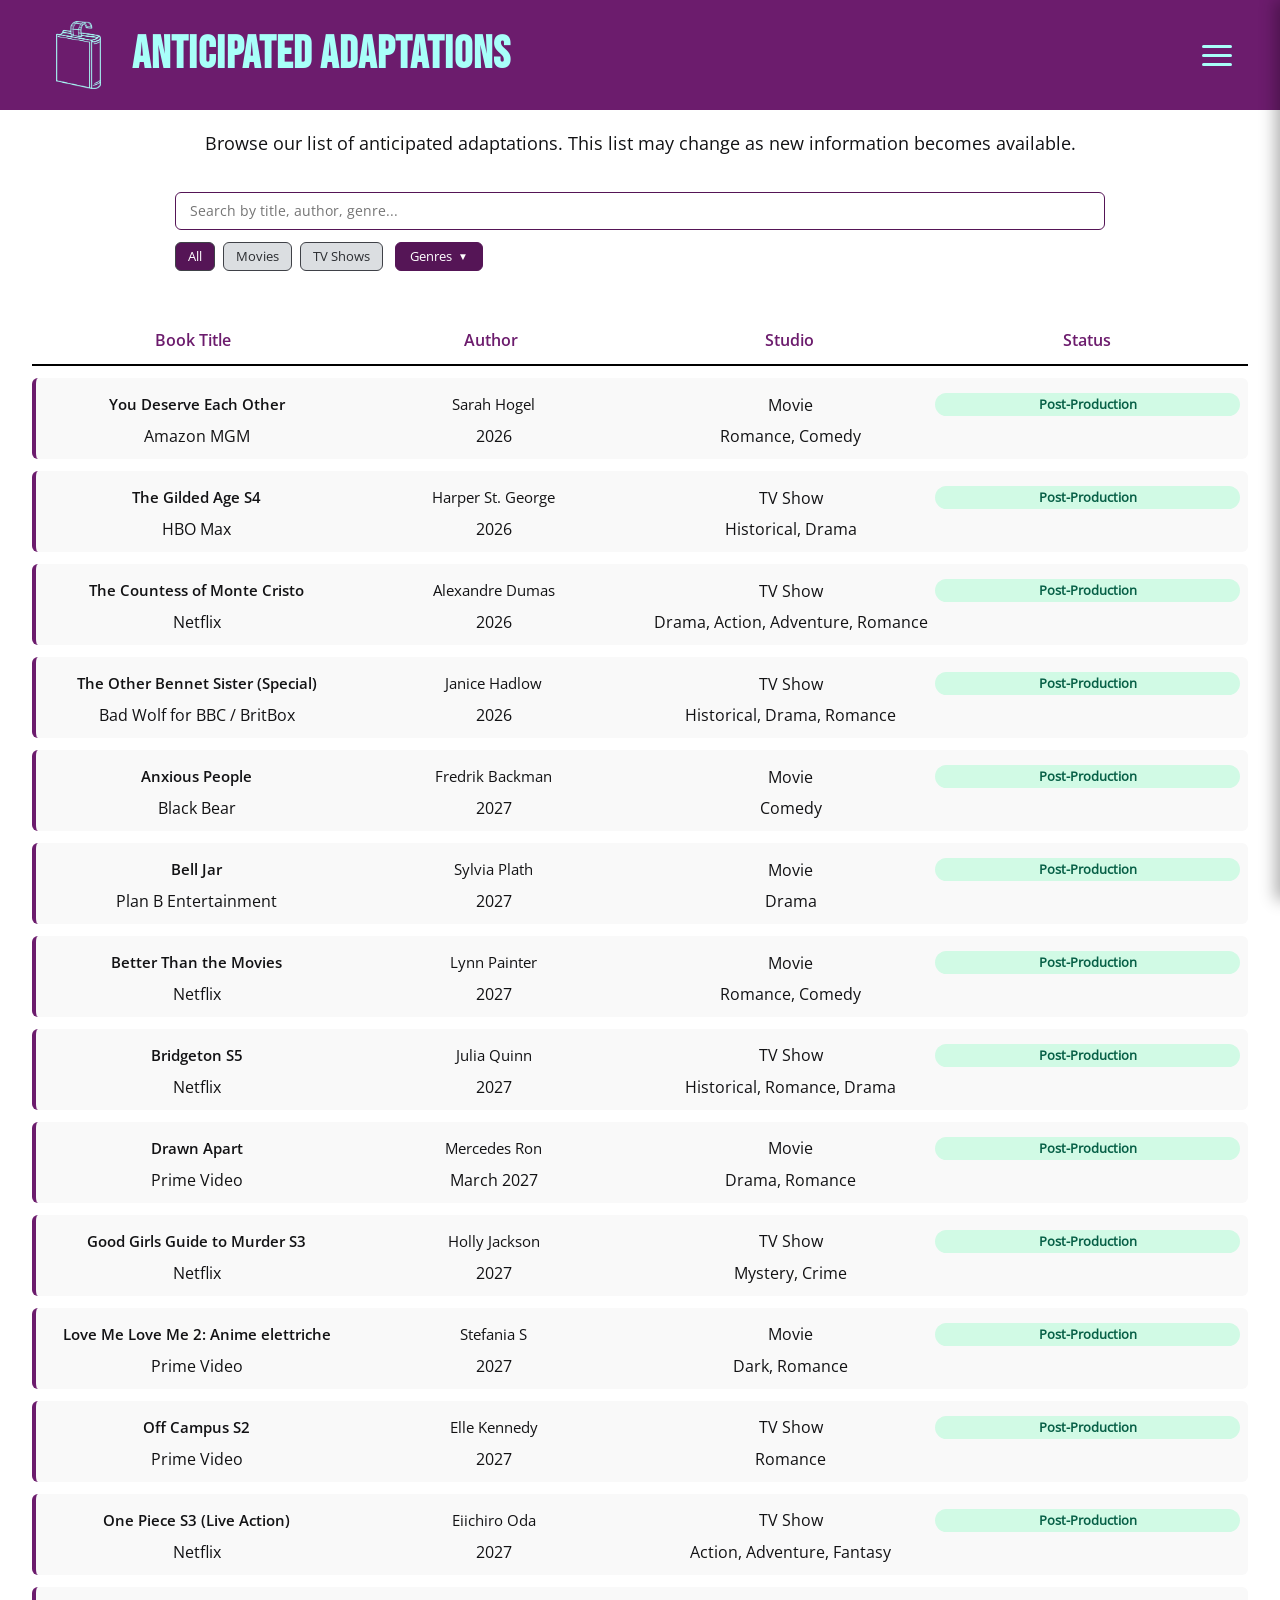
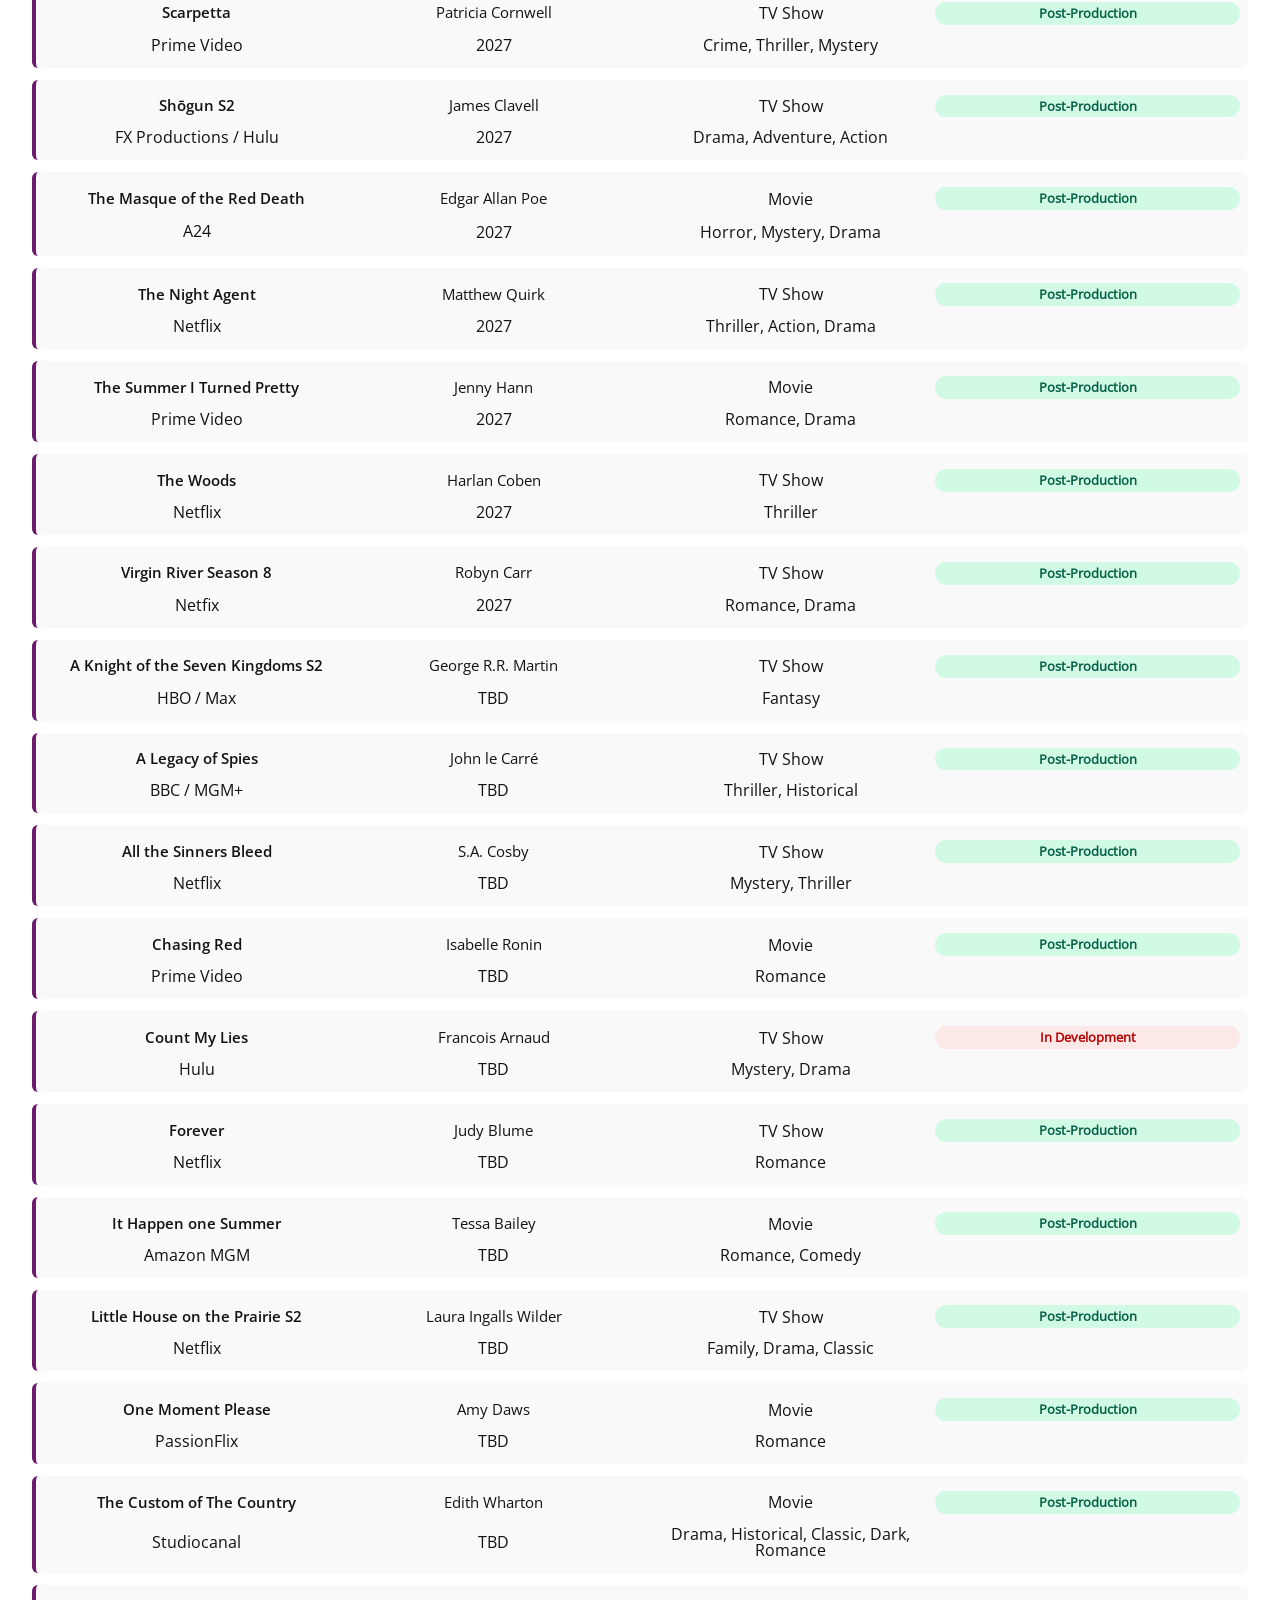
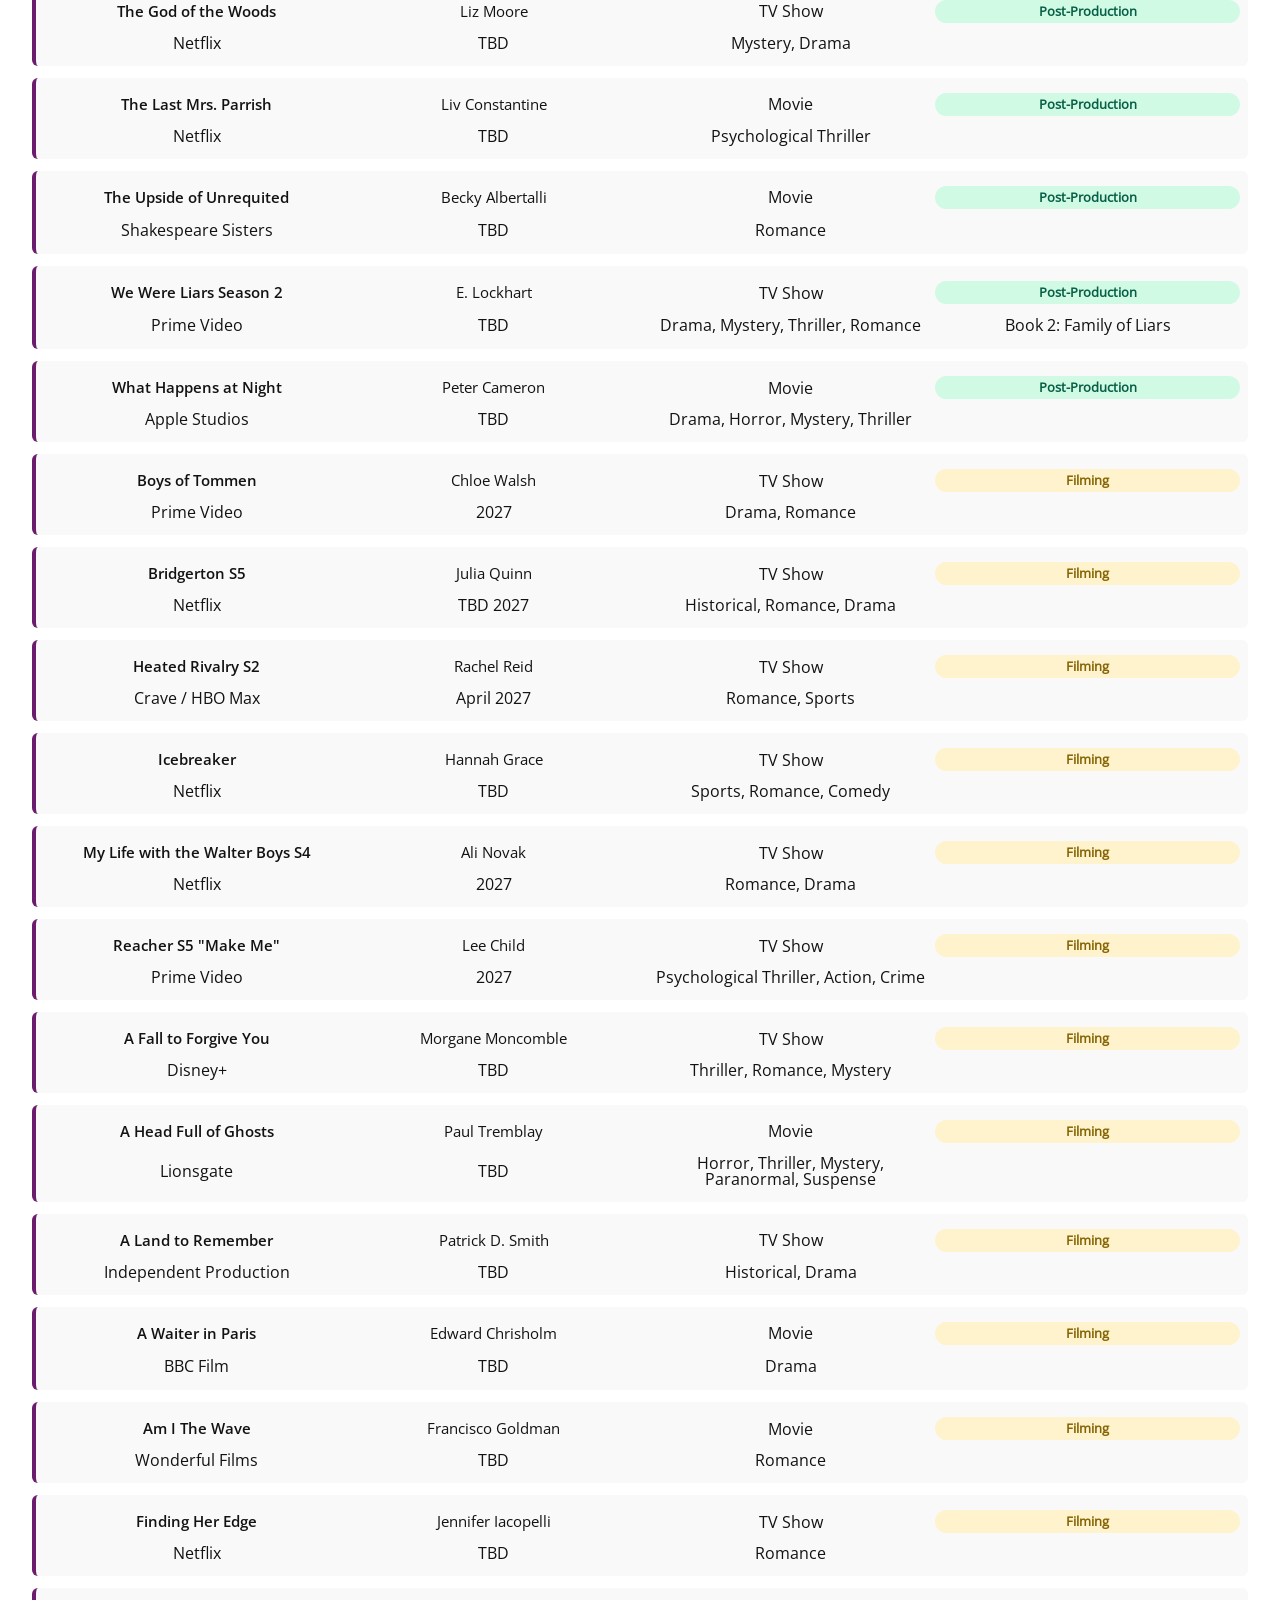
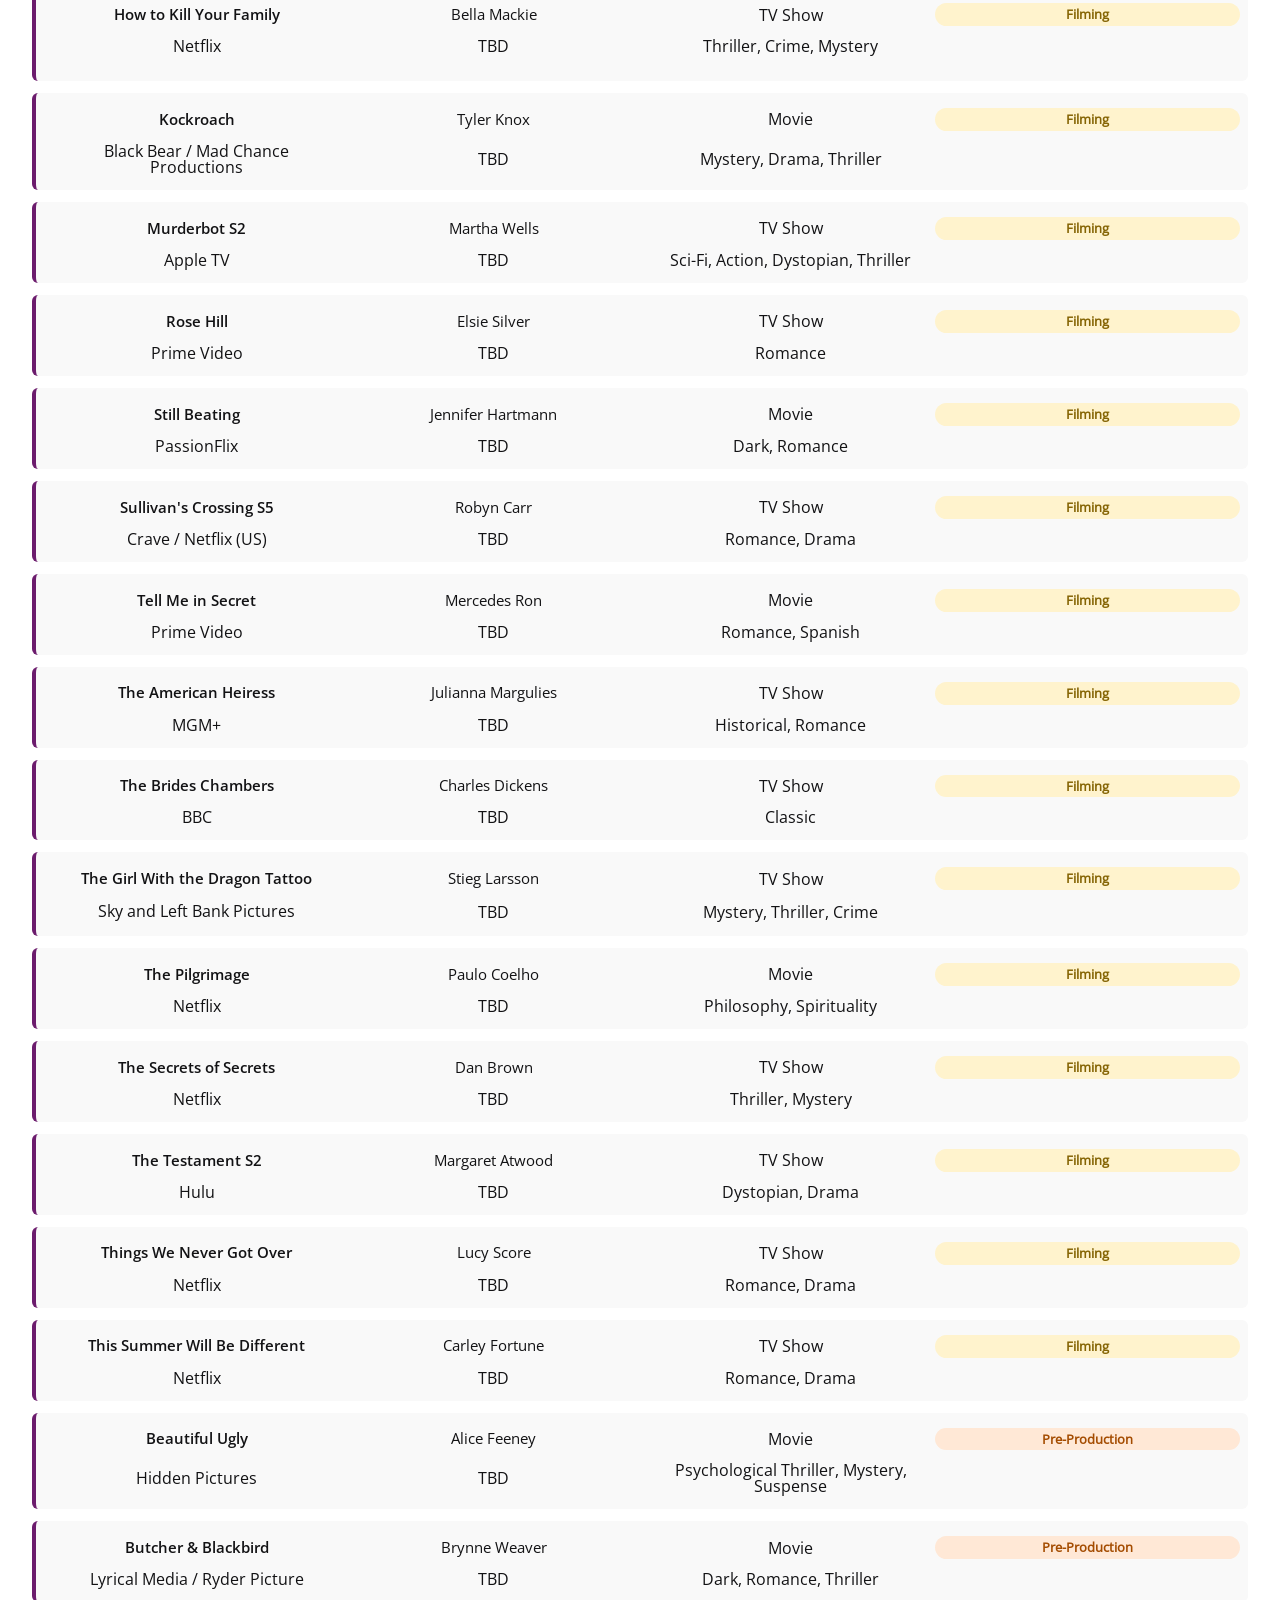
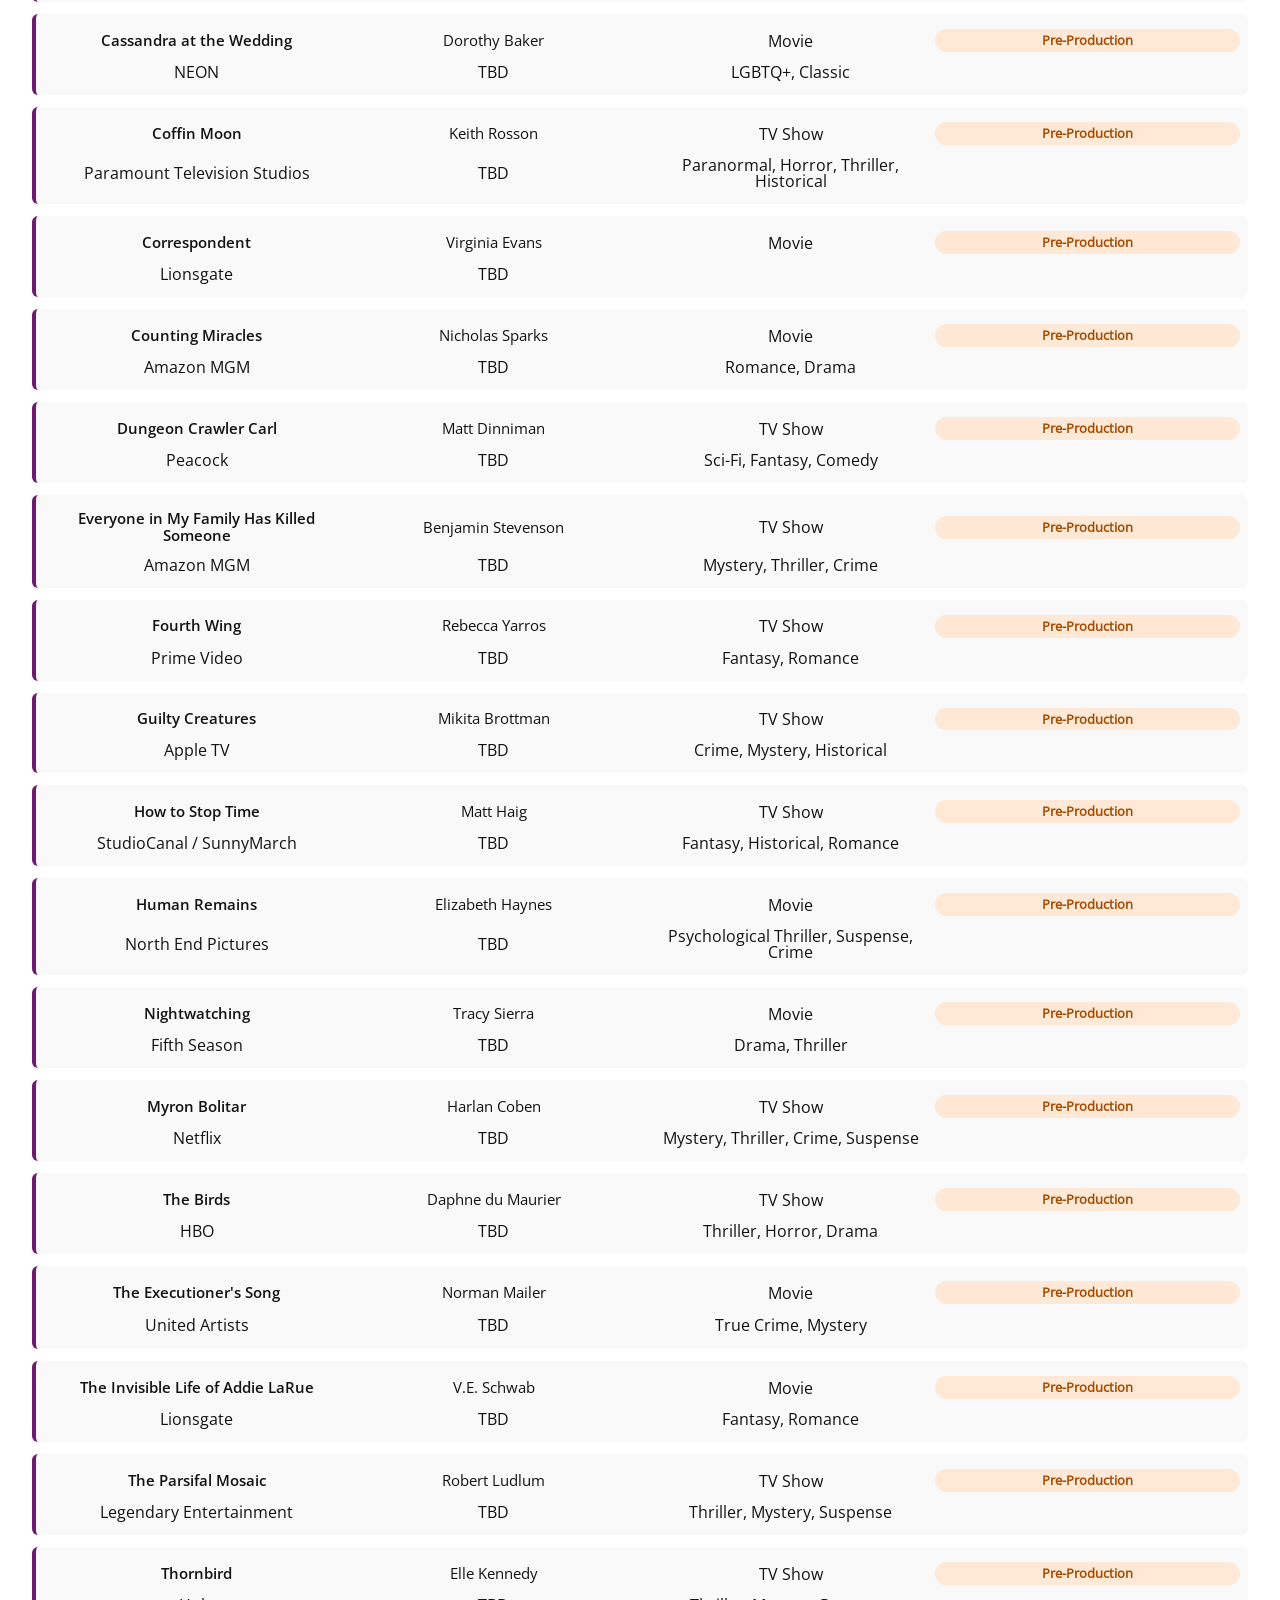
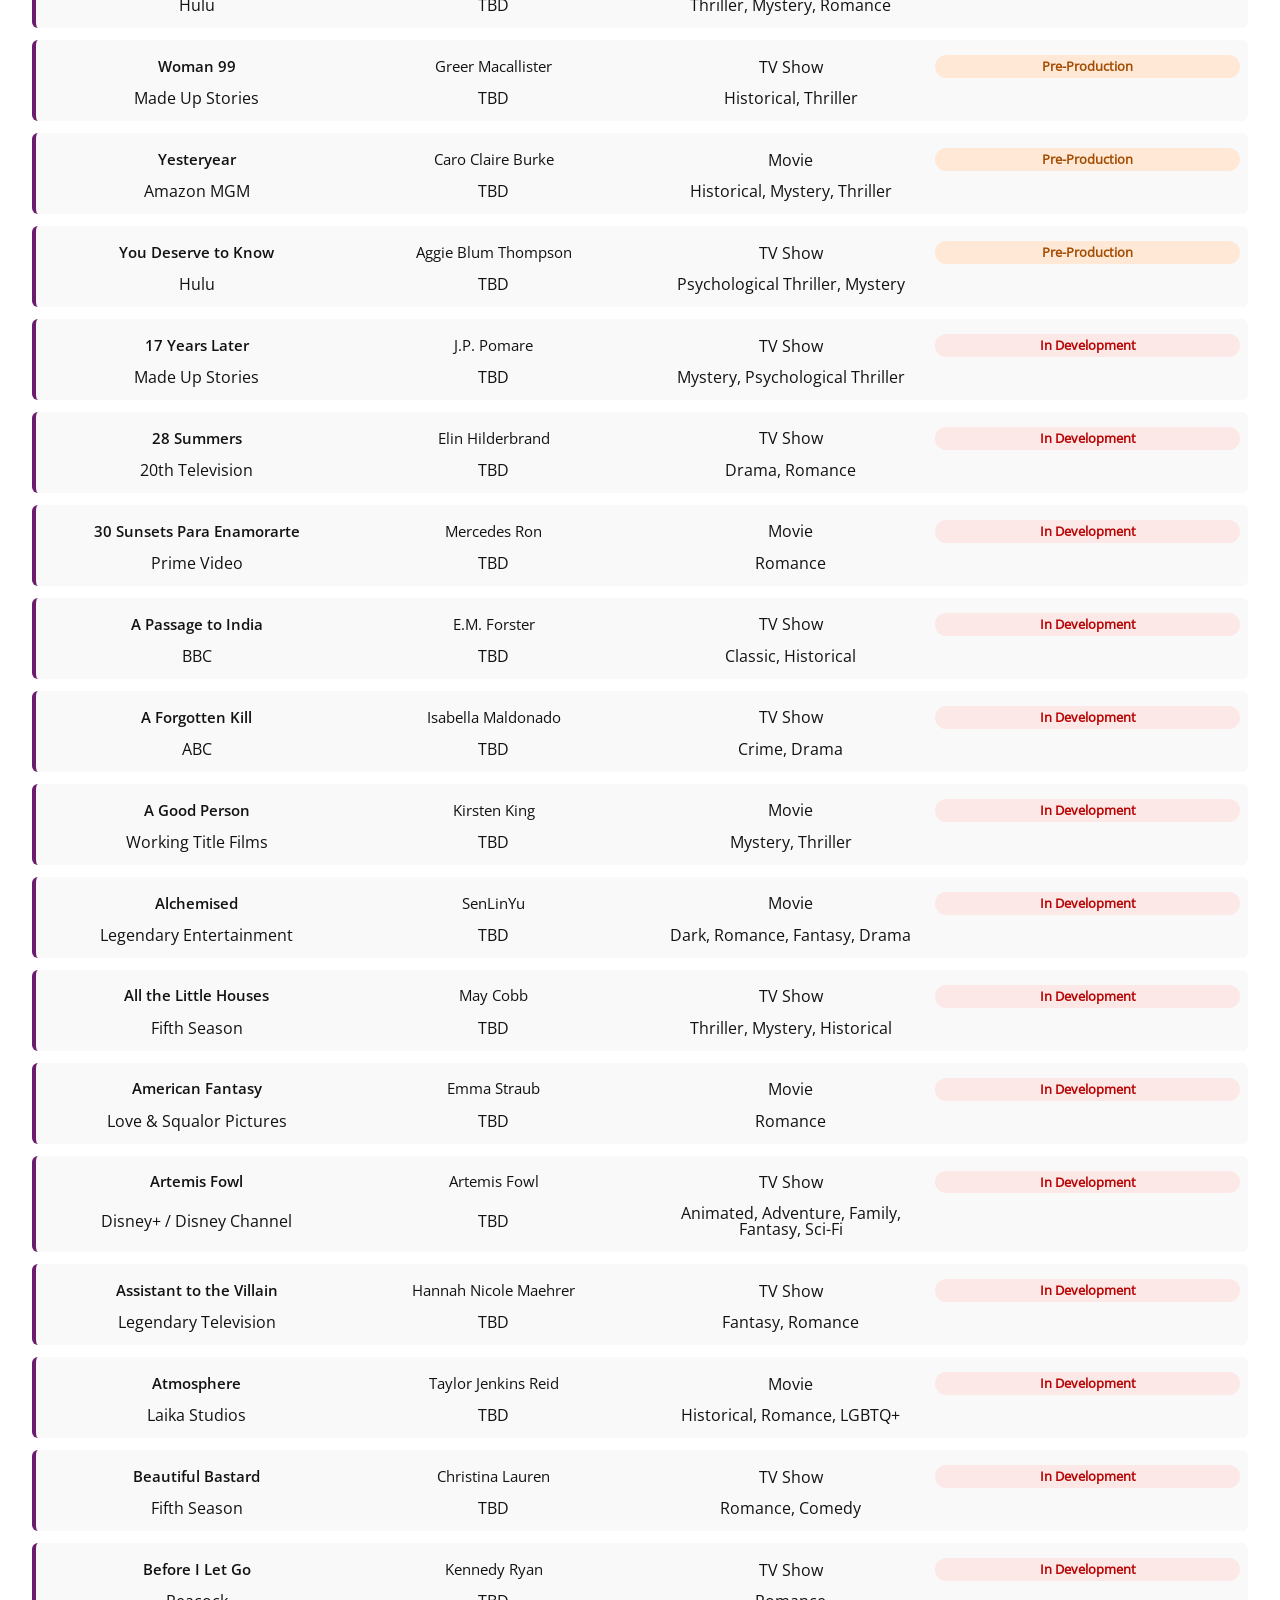
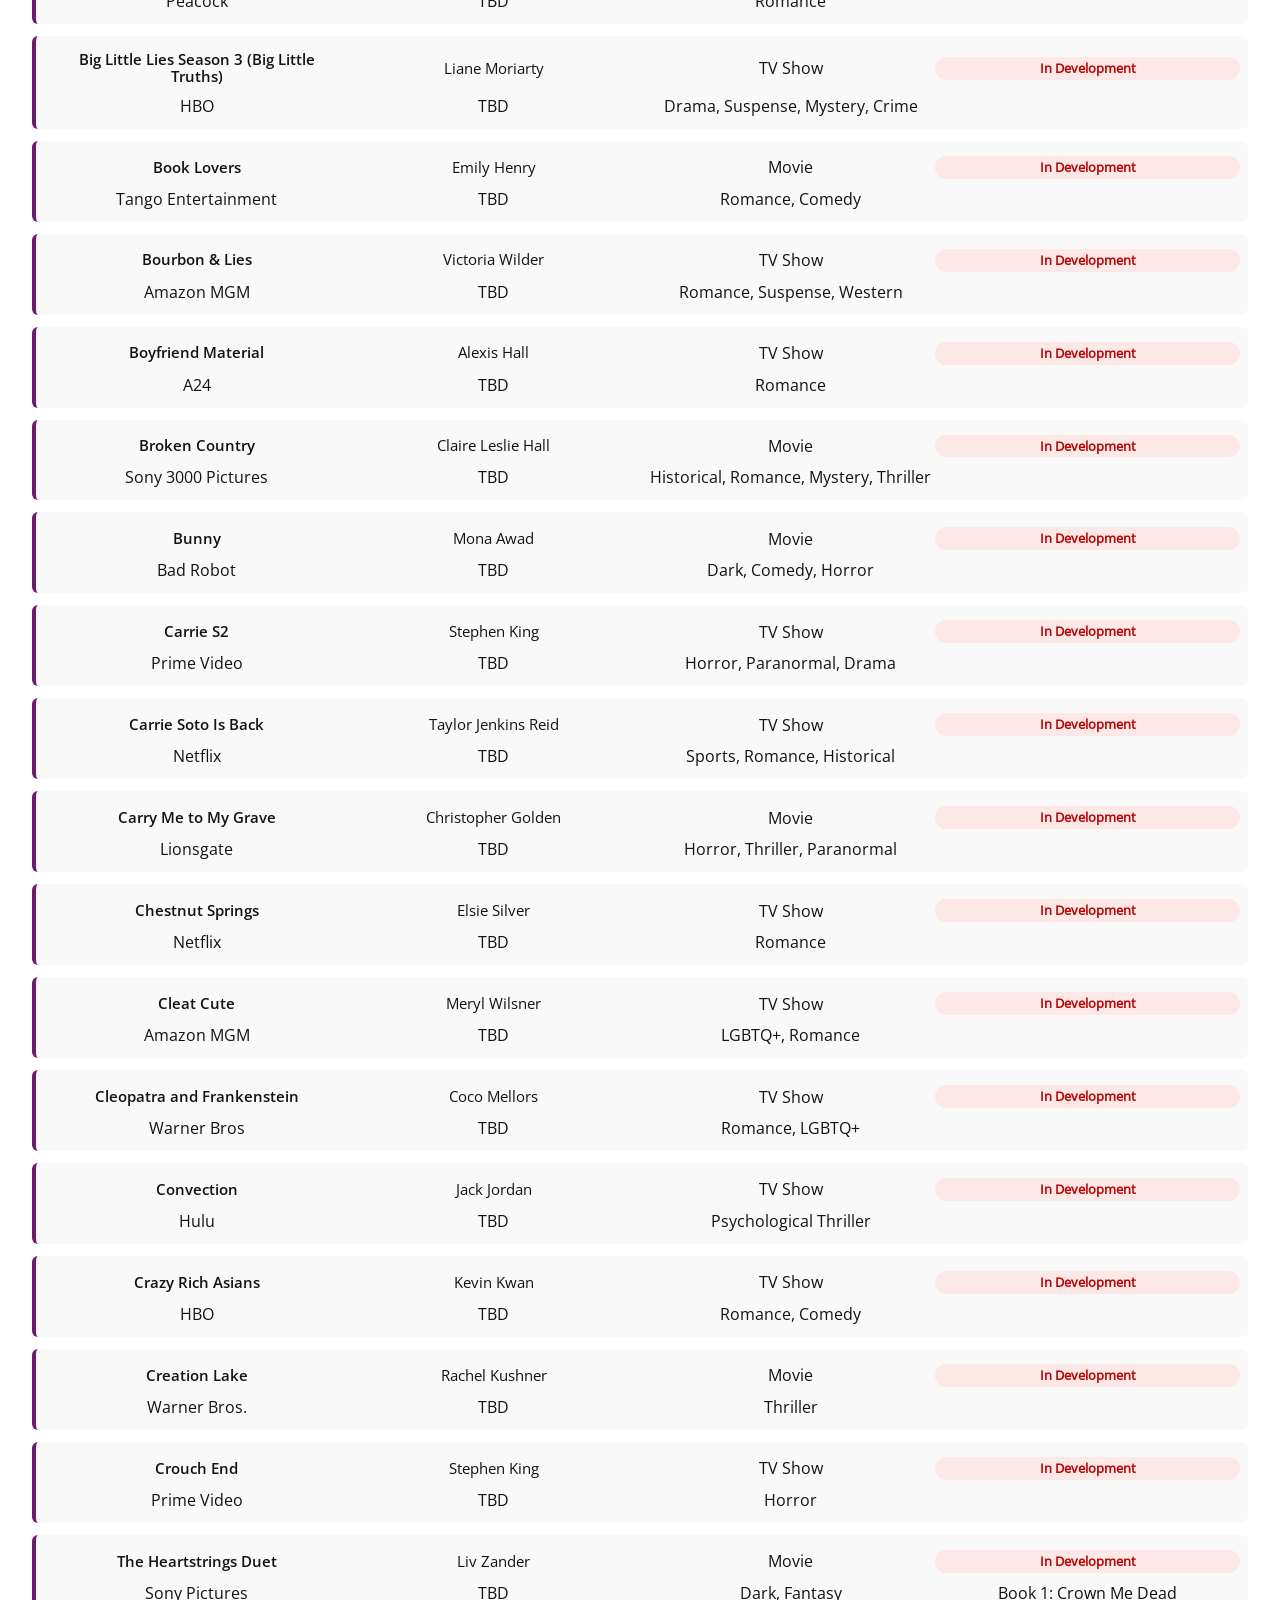
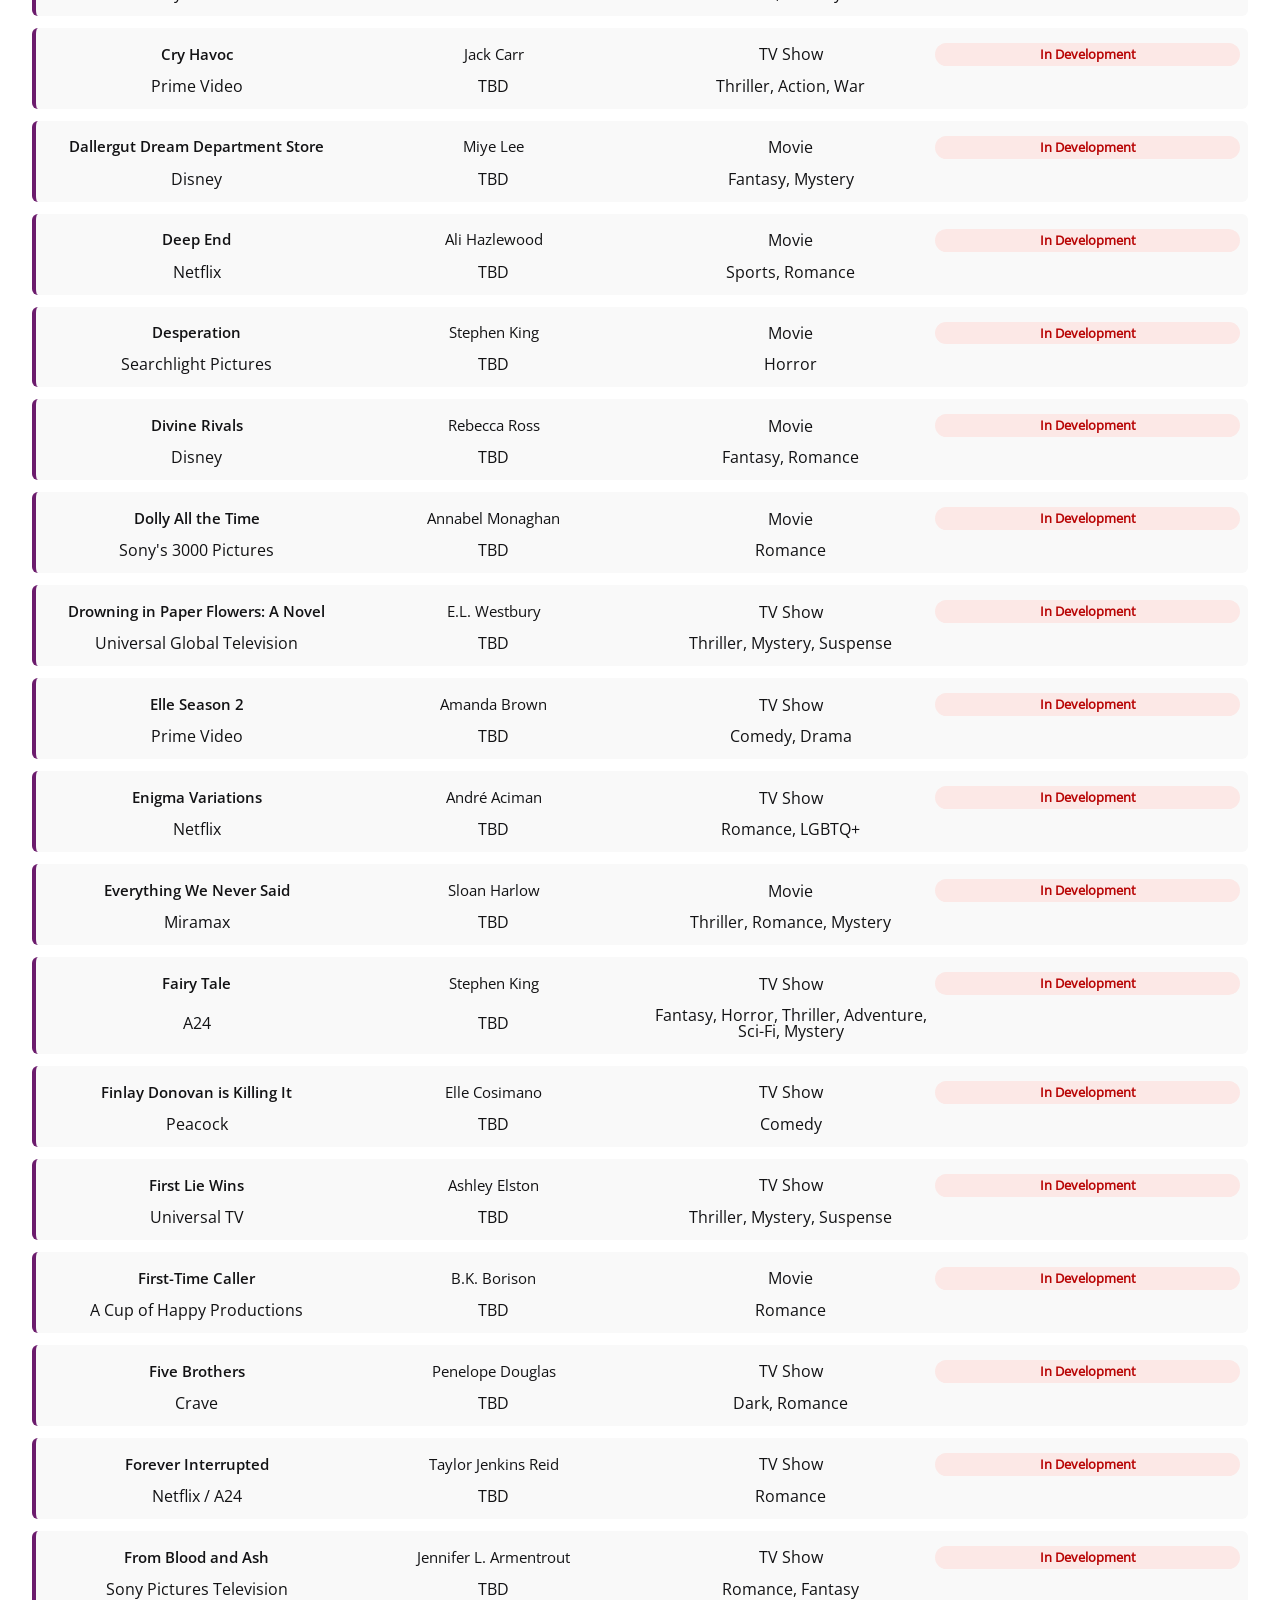
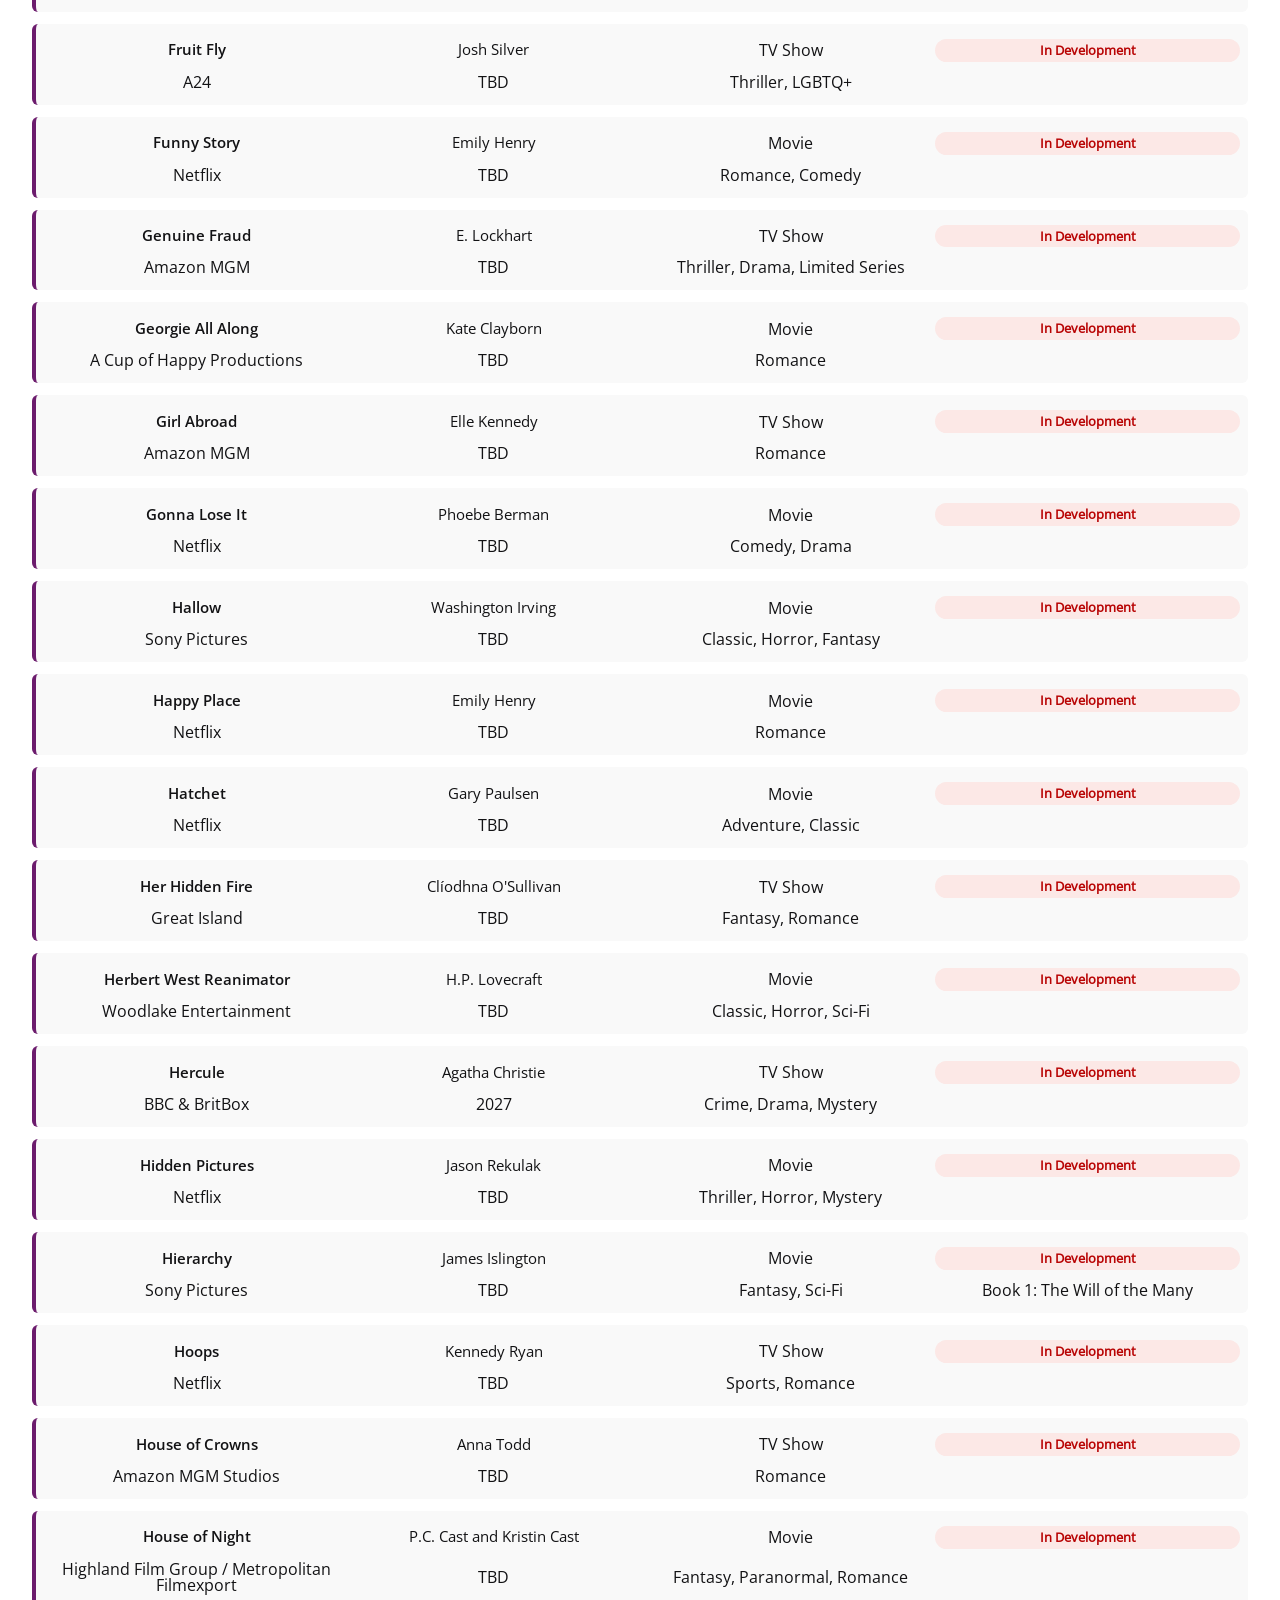
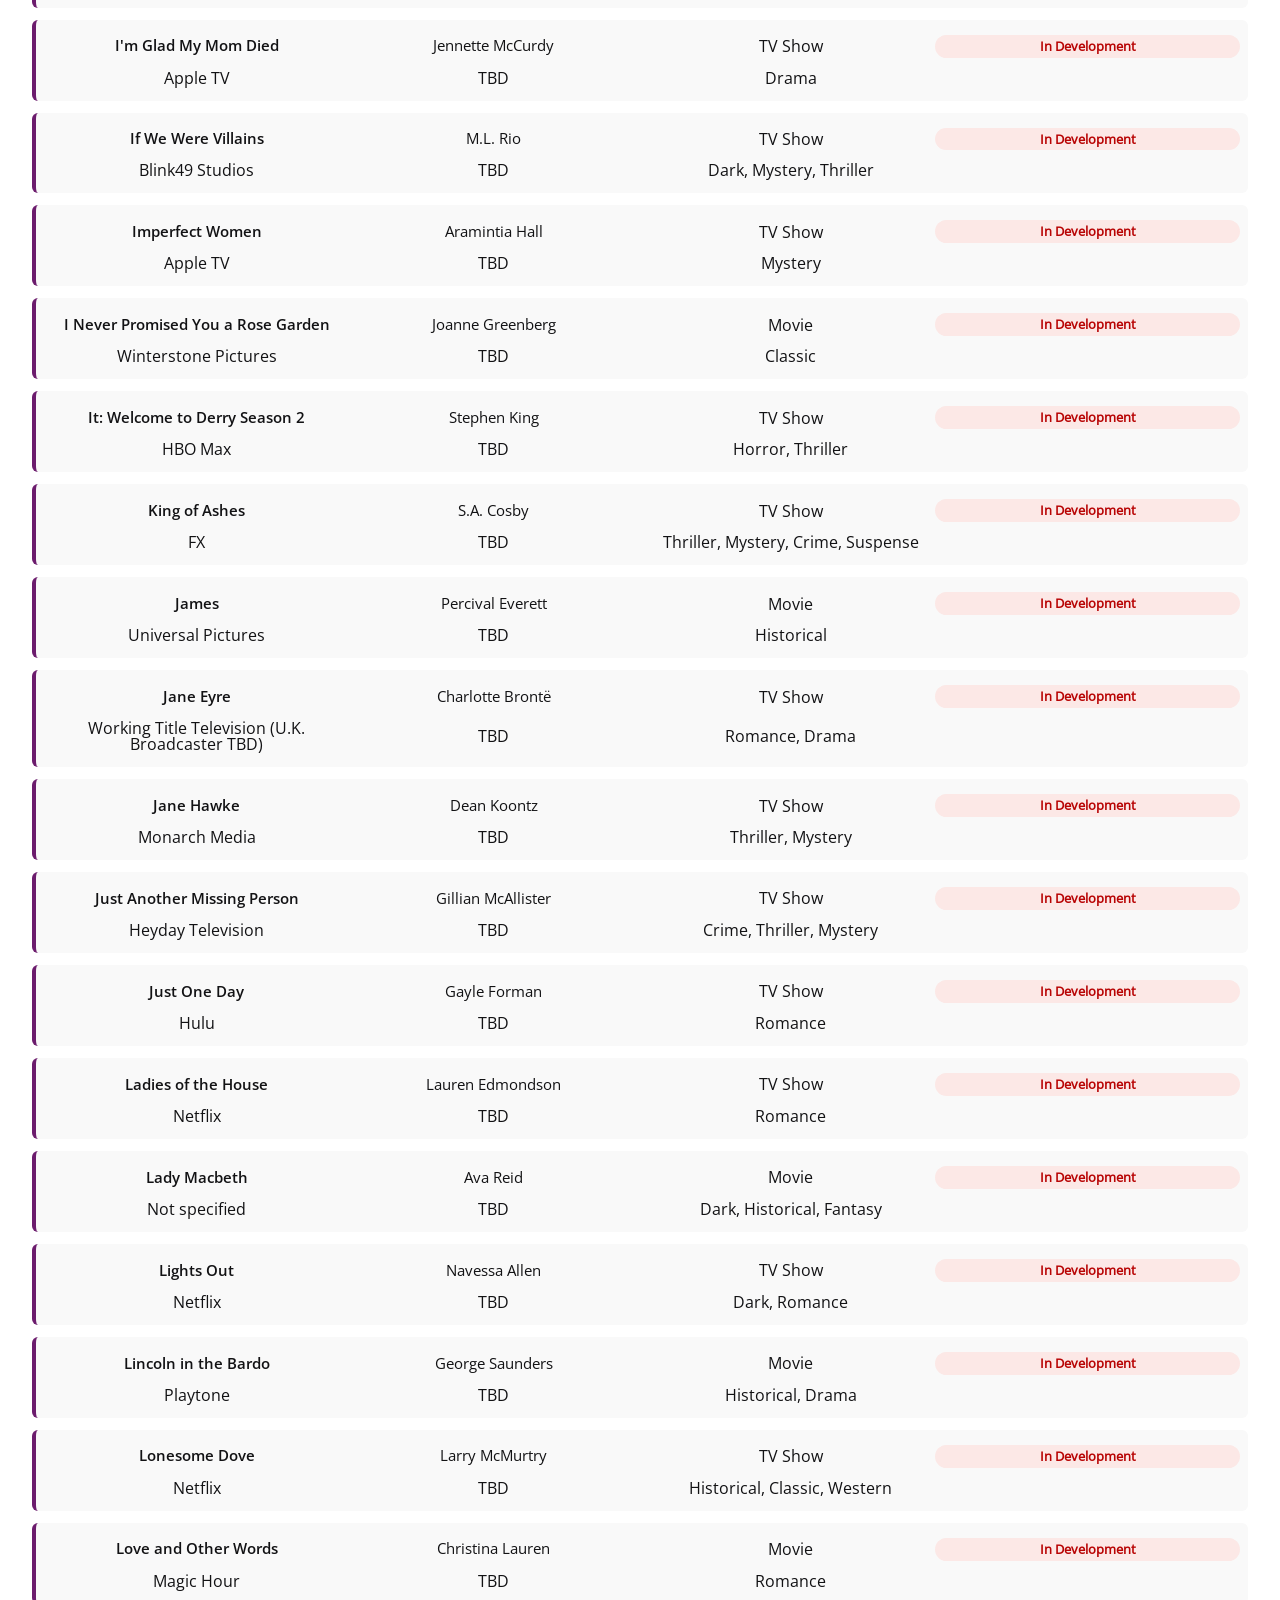
==== commit ab7d9790: "Add new book entries and update existing ones" ====
--- a/anticipated.adaptation.html
+++ b/anticipated.adaptation.html
@@ -353,6 +353,18 @@
     <div class="cell platform_cell genre_cell"><span>Romance</span></div>
 </div>
 
+
+<div class="grid_row data_row">
+    <div class="book_title">Count My Lies</div>
+    <div class="author_cell">Francois Arnaud</div>
+    <div class="cell"><span>TV Show</span></div>
+    <span class="status_badge badge_red">In Development</span>
+    <div class="cell platform_cell network_cell"><span>Hulu</span></div>
+    <div class="cell platform_cell date_cell"><span>TBD</span></div>
+    <div class="cell platform_cell genre_cell"><span>Mystery, Drama</span></div>
+    <div class="cell platform_cell"><span></span></div>
+</div>
+
 <div class="grid_row data_row">
     <div class="book_title">Forever</div>
     <div class="author_cell">Judy Blume</div>
@@ -865,6 +877,16 @@
 </div>
 
 <div class="grid_row data_row">
+    <div class="book_title">How to Stop Time</div>
+    <div class="author_cell">Matt Haig</div>
+    <div class="cell"><span>TV Show</span></div>
+    <span class="status_badge badge_orange">Pre-Production</span>
+    <div class="cell platform_cell network_cell"><span>StudioCanal / SunnyMarch</span></div>
+    <div class="cell platform_cell date_cell"><span>TBD</span></div>
+    <div class="cell platform_cell genre_cell"><span>Fantasy, Historical, Romance</span></div>
+</div>
+
+<div class="grid_row data_row">
     <div class="book_title">Human Remains</div>
     <div class="author_cell">Elizabeth Haynes</div>
     <div class="cell"><span>Movie</span></div>
@@ -992,6 +1014,17 @@
 </div>
 
 <div class="grid_row data_row">
+    <div class="book_title">28 Summers</div>
+    <div class="author_cell">Elin Hilderbrand</div>
+    <div class="cell"><span>TV Show</span></div>
+    <span class="status_badge badge_red">In Development</span>
+    <div class="cell platform_cell network_cell"><span>20th Television</span></div>
+    <div class="cell platform_cell date_cell"><span>TBD</span></div>
+    <div class="cell platform_cell genre_cell"><span>Drama, Romance</span></div>
+    <div class="cell platform_cell"><span></span></div>
+</div>
+
+<div class="grid_row data_row">
     <div class="book_title">30 Sunsets Para Enamorarte</div>
     <div class="author_cell">Mercedes Ron</div>
     <div class="cell"><span>Movie</span></div>
@@ -1264,17 +1297,6 @@
     <div class="cell platform_cell network_cell"><span>Hulu</span></div>
     <div class="cell platform_cell date_cell"><span>TBD</span></div>
     <div class="cell platform_cell genre_cell"><span>Psychological Thriller</span></div>
-    <div class="cell platform_cell"><span></span></div>
-</div>
-
-<div class="grid_row data_row">
-    <div class="book_title">Count My Lies</div>
-    <div class="author_cell">Francois Arnaud</div>
-    <div class="cell"><span>TV Show</span></div>
-    <span class="status_badge badge_red">In Development</span>
-    <div class="cell platform_cell network_cell"><span>Hulu</span></div>
-    <div class="cell platform_cell date_cell"><span>TBD</span></div>
-    <div class="cell platform_cell genre_cell"><span>Mystery, Drama</span></div>
     <div class="cell platform_cell"><span></span></div>
 </div>
 
@@ -1642,6 +1664,17 @@
 </div>
 
 <div class="grid_row data_row">
+    <div class="book_title">Hidden Pictures</div>
+    <div class="author_cell">Jason Rekulak</div>
+    <div class="cell"><span>Movie</span></div>
+    <span class="status_badge badge_red">In Development</span>
+    <div class="cell platform_cell network_cell"><span>Netflix</span></div>
+    <div class="cell platform_cell date_cell"><span>TBD</span></div>
+    <div class="cell platform_cell genre_cell"><span>Thriller, Horror, Mystery</span></div>
+    <div class="cell platform_cell"><span></span></div>
+</div>
+
+<div class="grid_row data_row">
     <div class="book_title">Hierarchy</div>
     <div class="author_cell">James Islington</div>
     <div class="cell"><span>Movie</span></div>
@@ -1770,6 +1803,17 @@
     <div class="cell platform_cell network_cell"><span>Working Title Television (U.K. Broadcaster TBD)</span></div>
     <div class="cell platform_cell date_cell"><span>TBD</span></div>
     <div class="cell platform_cell genre_cell"><span>Romance, Drama</span></div>
+    <div class="cell platform_cell"><span></span></div>
+</div>
+
+<div class="grid_row data_row">
+    <div class="book_title">Jane Hawke</div>
+    <div class="author_cell">Dean Koontz</div>
+    <div class="cell"><span>TV Show</span></div>
+    <span class="status_badge badge_red">In Development</span>
+    <div class="cell platform_cell network_cell"><span>Monarch Media</span></div>
+    <div class="cell platform_cell date_cell"><span>TBD</span></div>
+    <div class="cell platform_cell genre_cell"><span>Thriller, Mystery</span></div>
     <div class="cell platform_cell"><span></span></div>
 </div>
 
@@ -3084,6 +3128,17 @@
 </div>
 
 <div class="grid_row data_row">
+    <div class="book_title">The Rumor</div>
+    <div class="author_cell">Elin Hilderbrand</div>
+    <div class="cell"><span>TV Show</span></div>
+    <span class="status_badge badge_red">In Development</span>
+    <div class="cell platform_cell network_cell"><span>20th Television</span></div>
+    <div class="cell platform_cell date_cell"><span>TBD</span></div>
+    <div class="cell platform_cell genre_cell"><span>Drama, Romance</span></div>
+    <div class="cell platform_cell"><span></span></div>
+</div>
+
+<div class="grid_row data_row">
     <div class="book_title">The Satsuma Complex</div>
     <div class="author_cell">Bob Mortimer</div>
     <div class="cell"><span>TV Show</span></div>
@@ -3216,6 +3271,17 @@
 </div>
 
 <div class="grid_row data_row">
+    <div class="book_title">The Trees</div>
+    <div class="author_cell">Percival Everett</div>
+    <div class="cell"><span>TV Show</span></div>
+    <span class="status_badge badge_red">In Development</span>
+    <div class="cell platform_cell network_cell"><span>Universal Content Productions</span></div>
+    <div class="cell platform_cell date_cell"><span>TBD</span></div>
+    <div class="cell platform_cell genre_cell"><span>Mystery, Horror</span></div>
+    <div class="cell platform_cell"><span></span></div>
+</div>
+
+<div class="grid_row data_row">
     <div class="book_title">The Traveler</div>
     <div class="author_cell">Joseph Eckert</div>
     <div class="cell"><span>Movie</span></div>
@@ -3326,7 +3392,8 @@
 </div>
 
 <div class="grid_row data_row">
-    <div class="book_title">The Wolf King</div>
+    <div class="book_t
+    itle">The Wolf King</div>
     <div class="author_cell">Lauren Palphreyman</div>
     <div class="cell"><span>TV Show</span></div>
     <span class="status_badge badge_red">In Development</span>
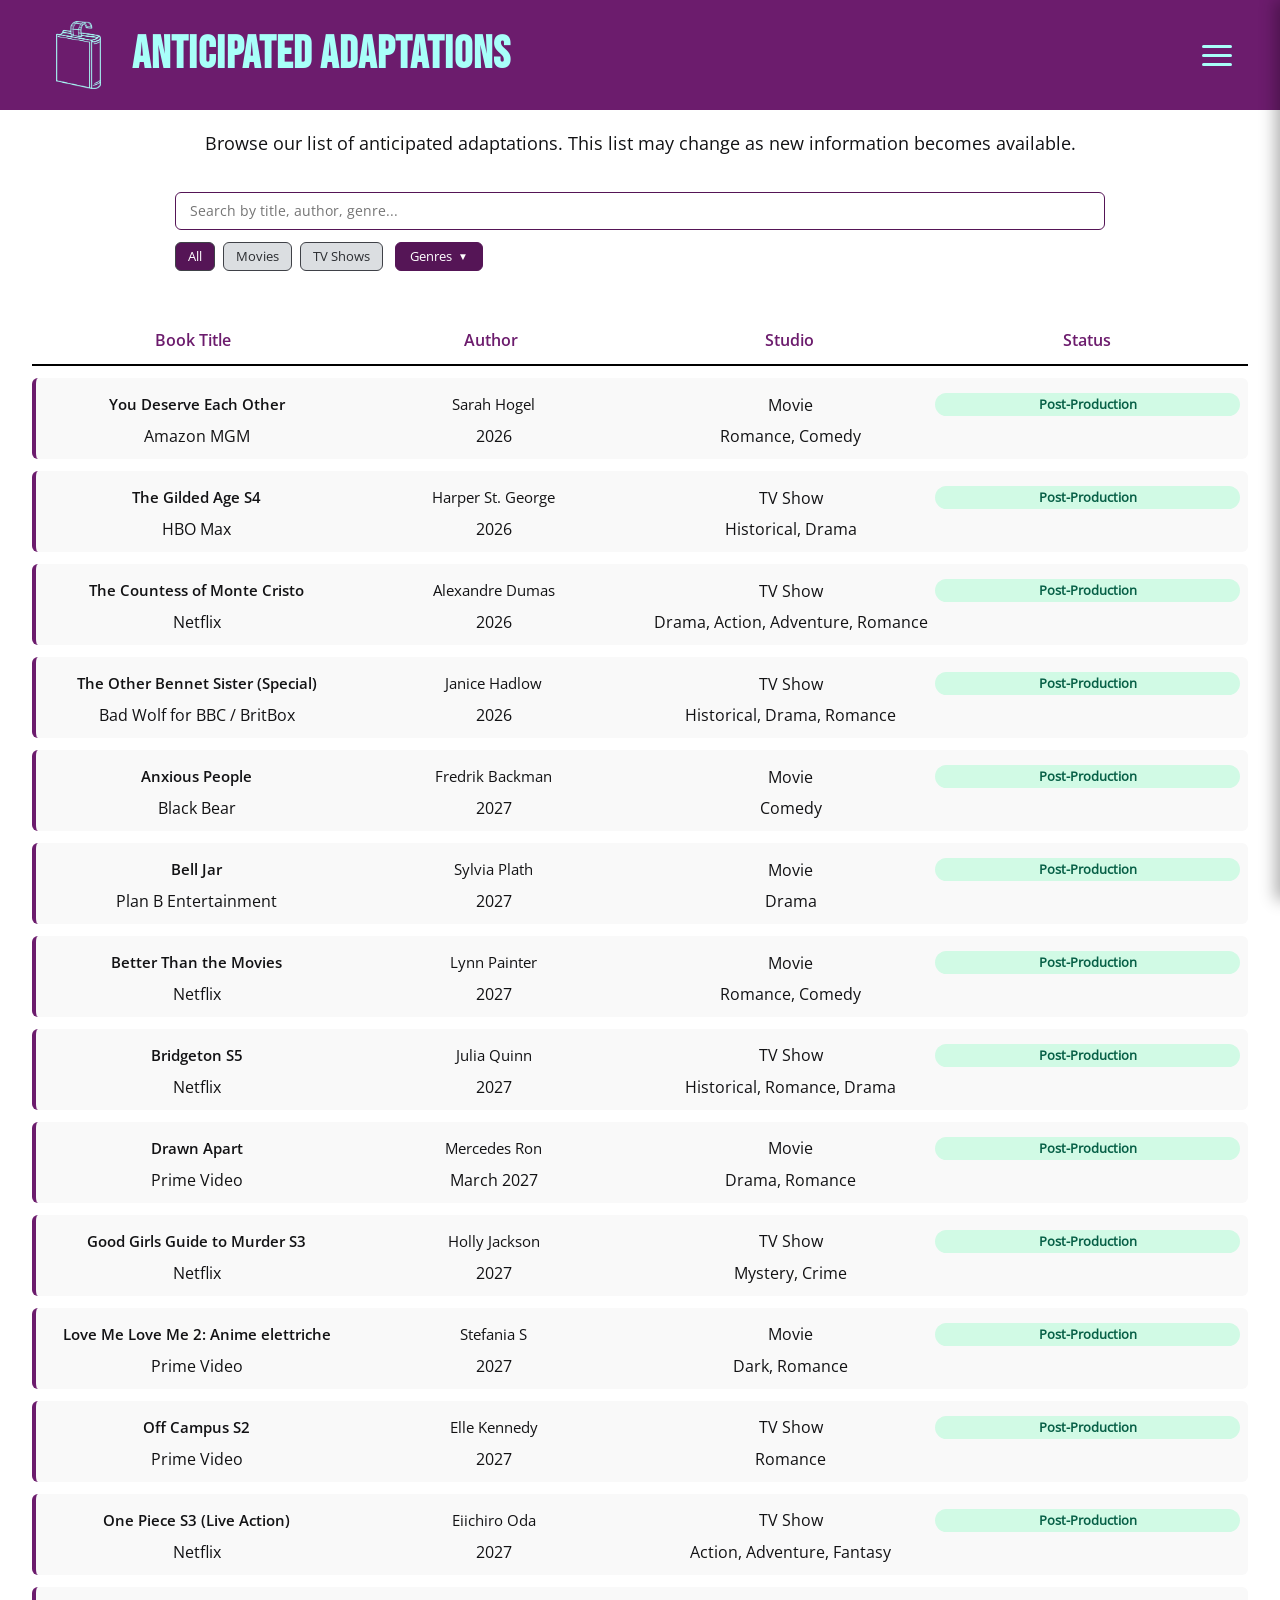
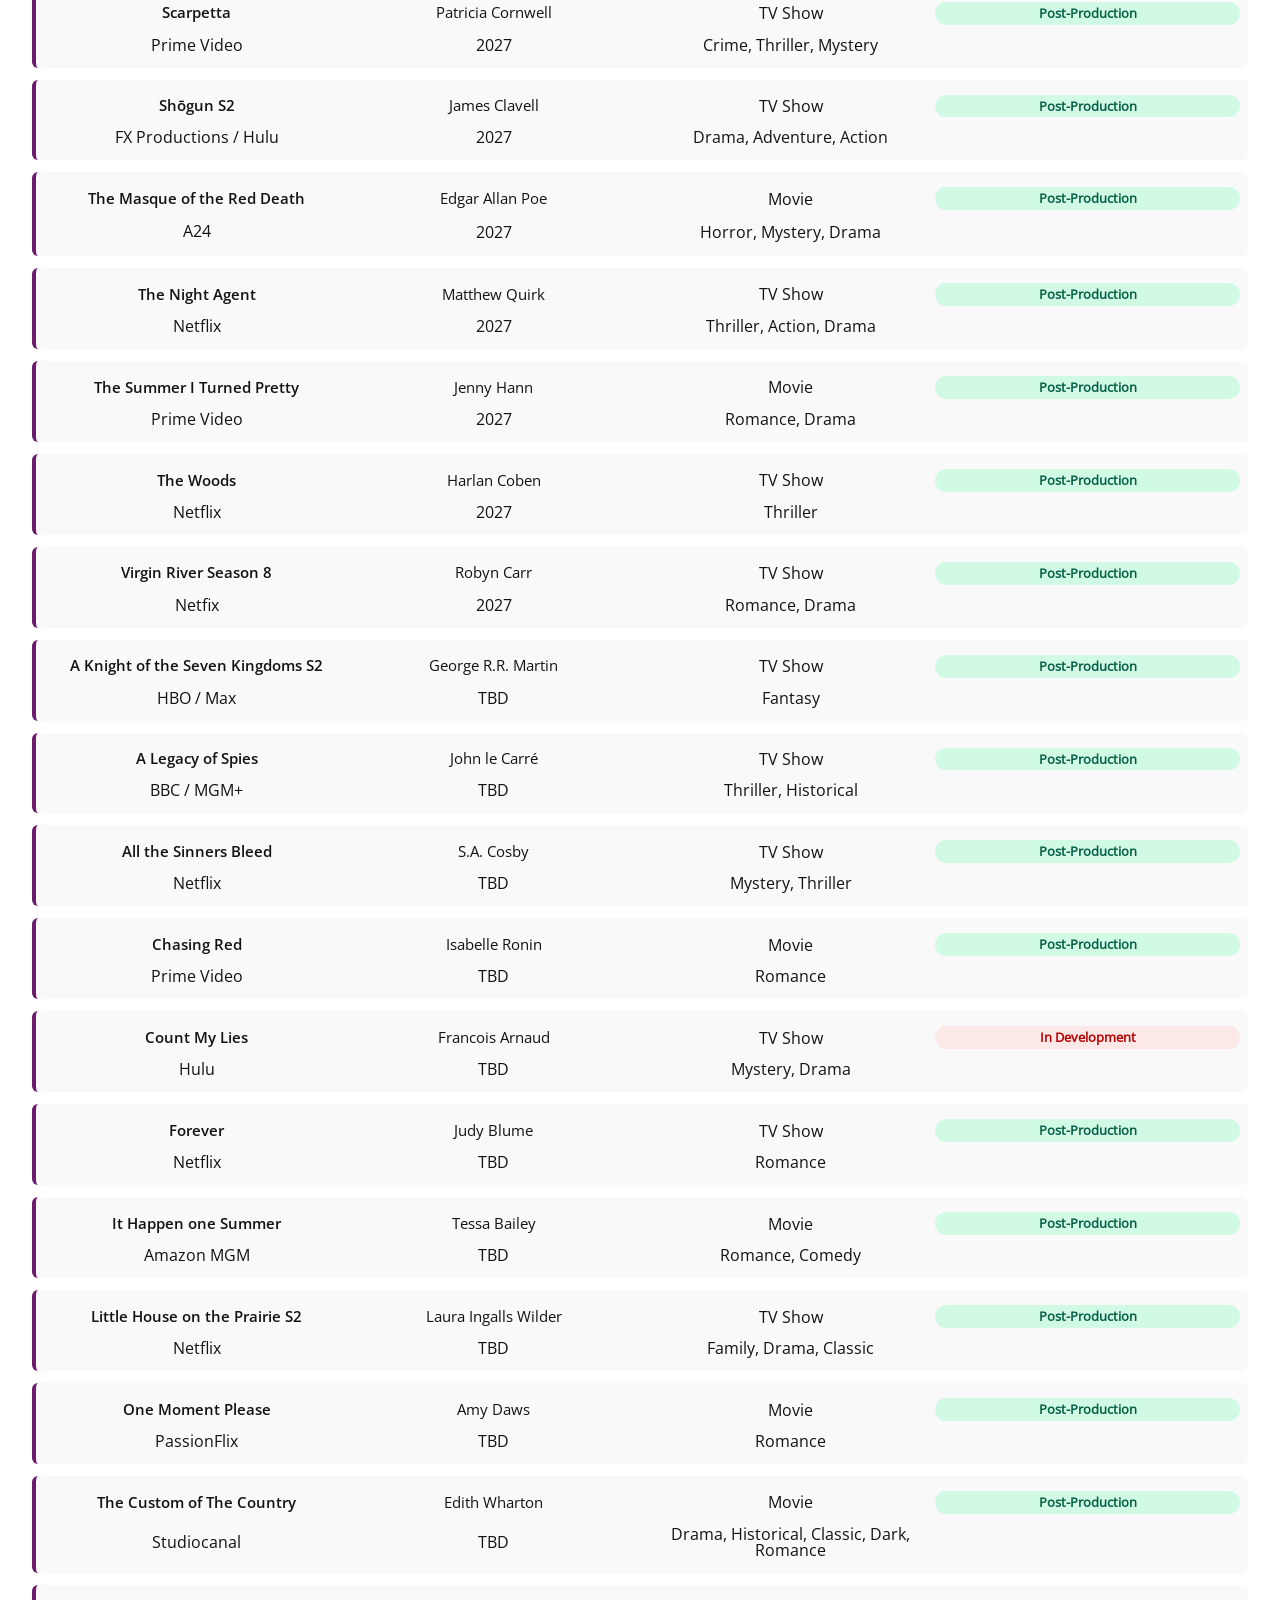
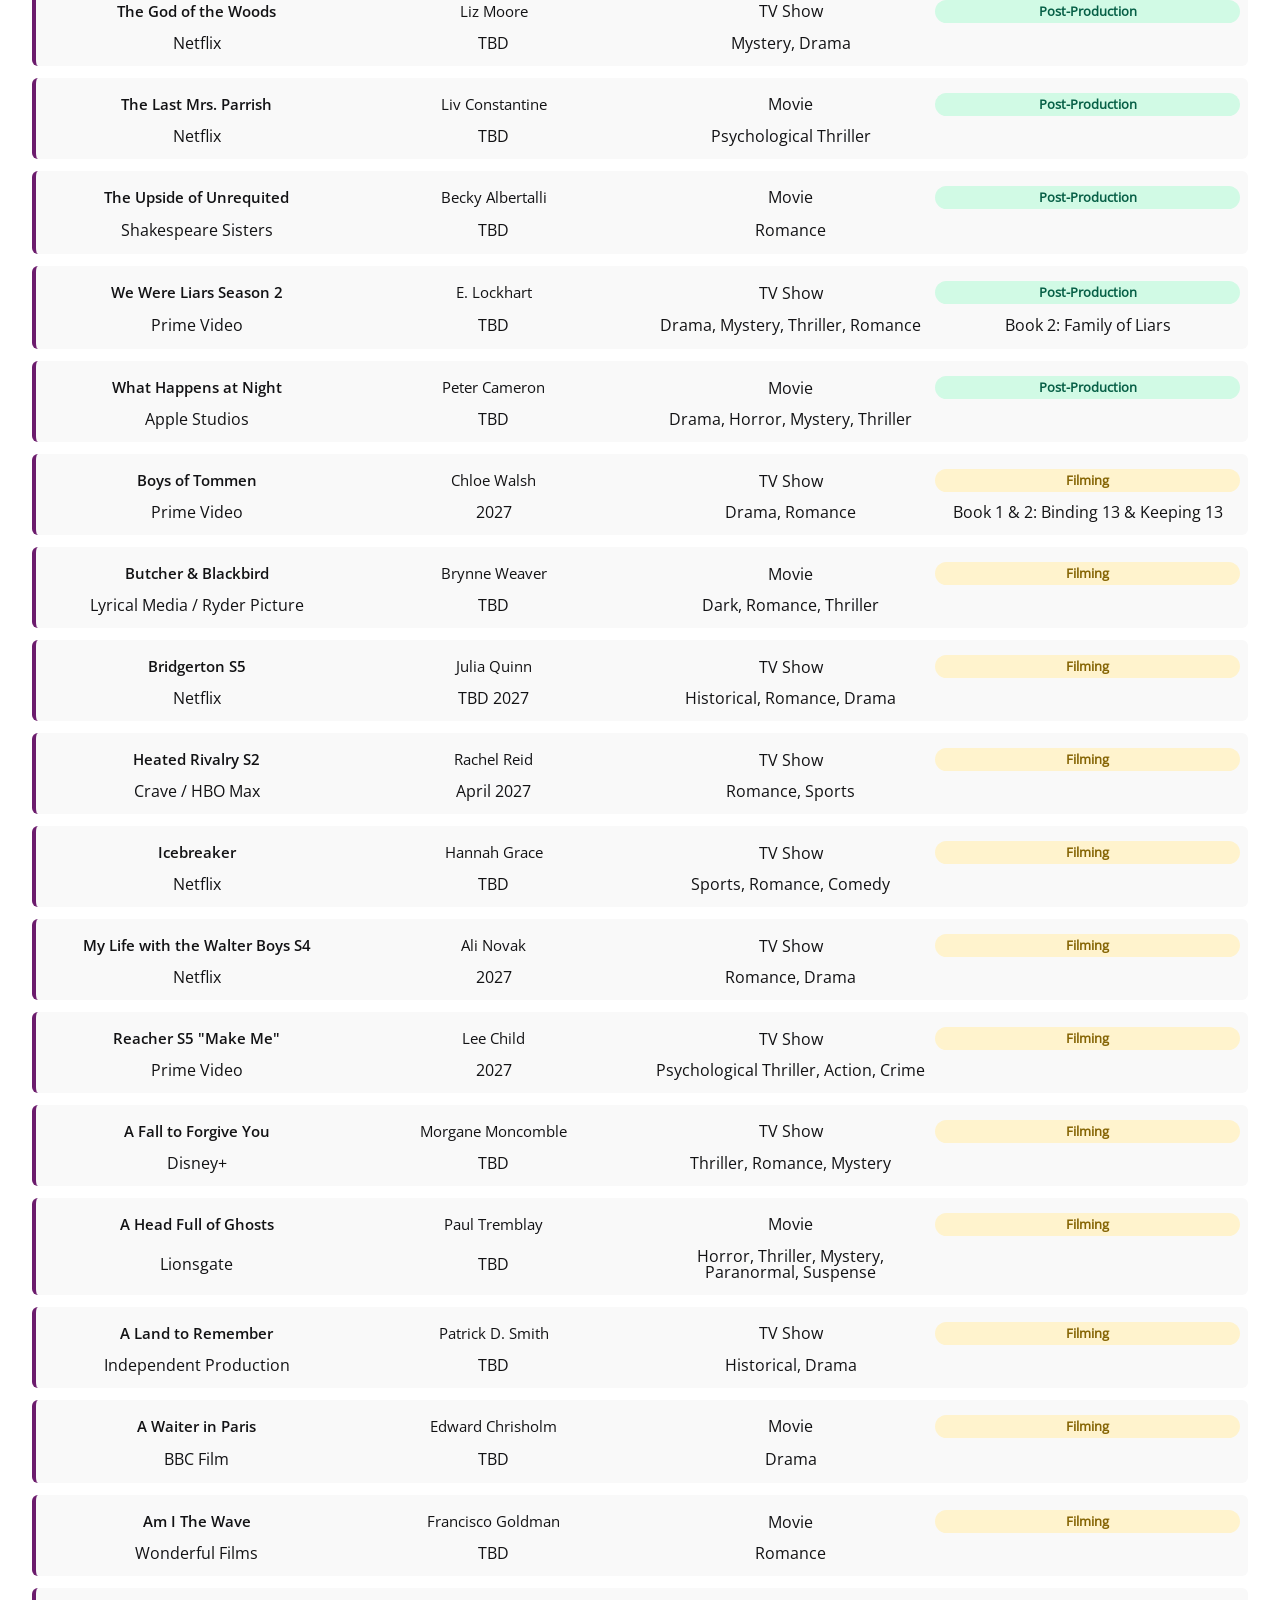
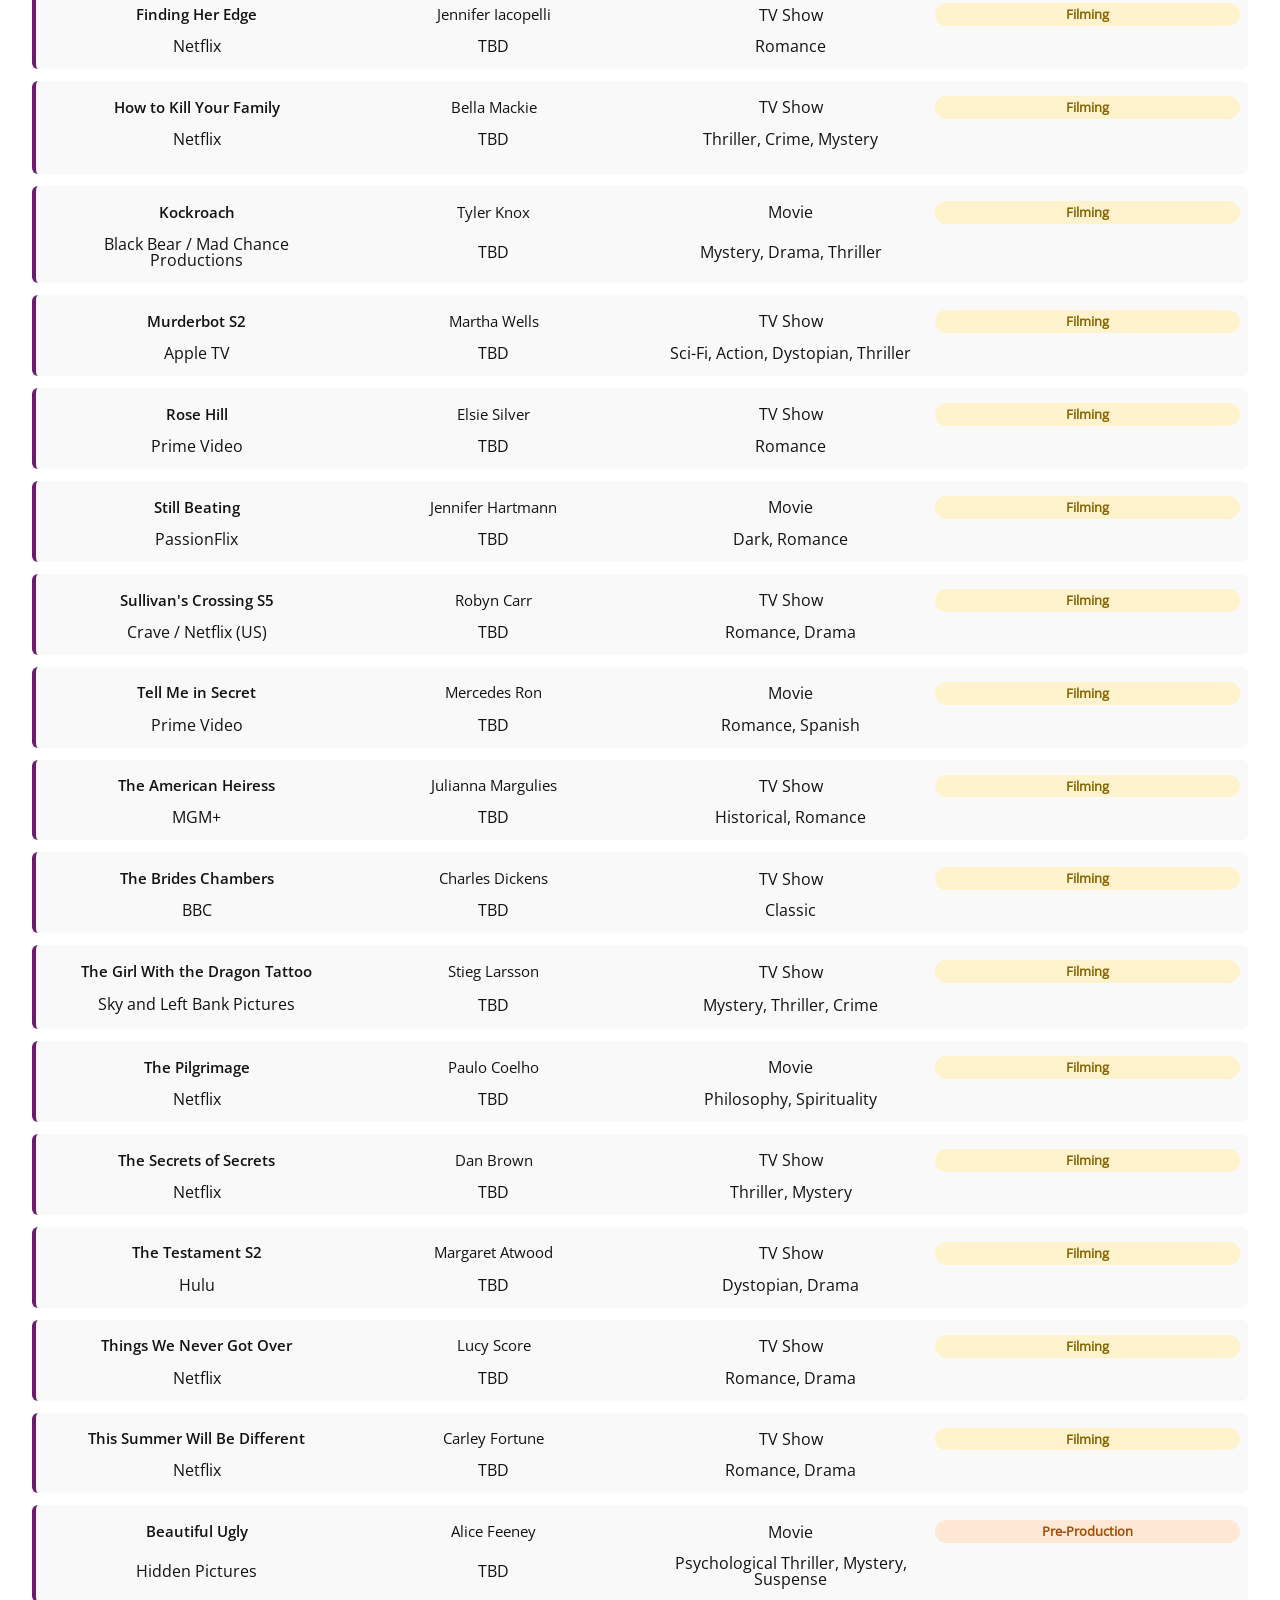
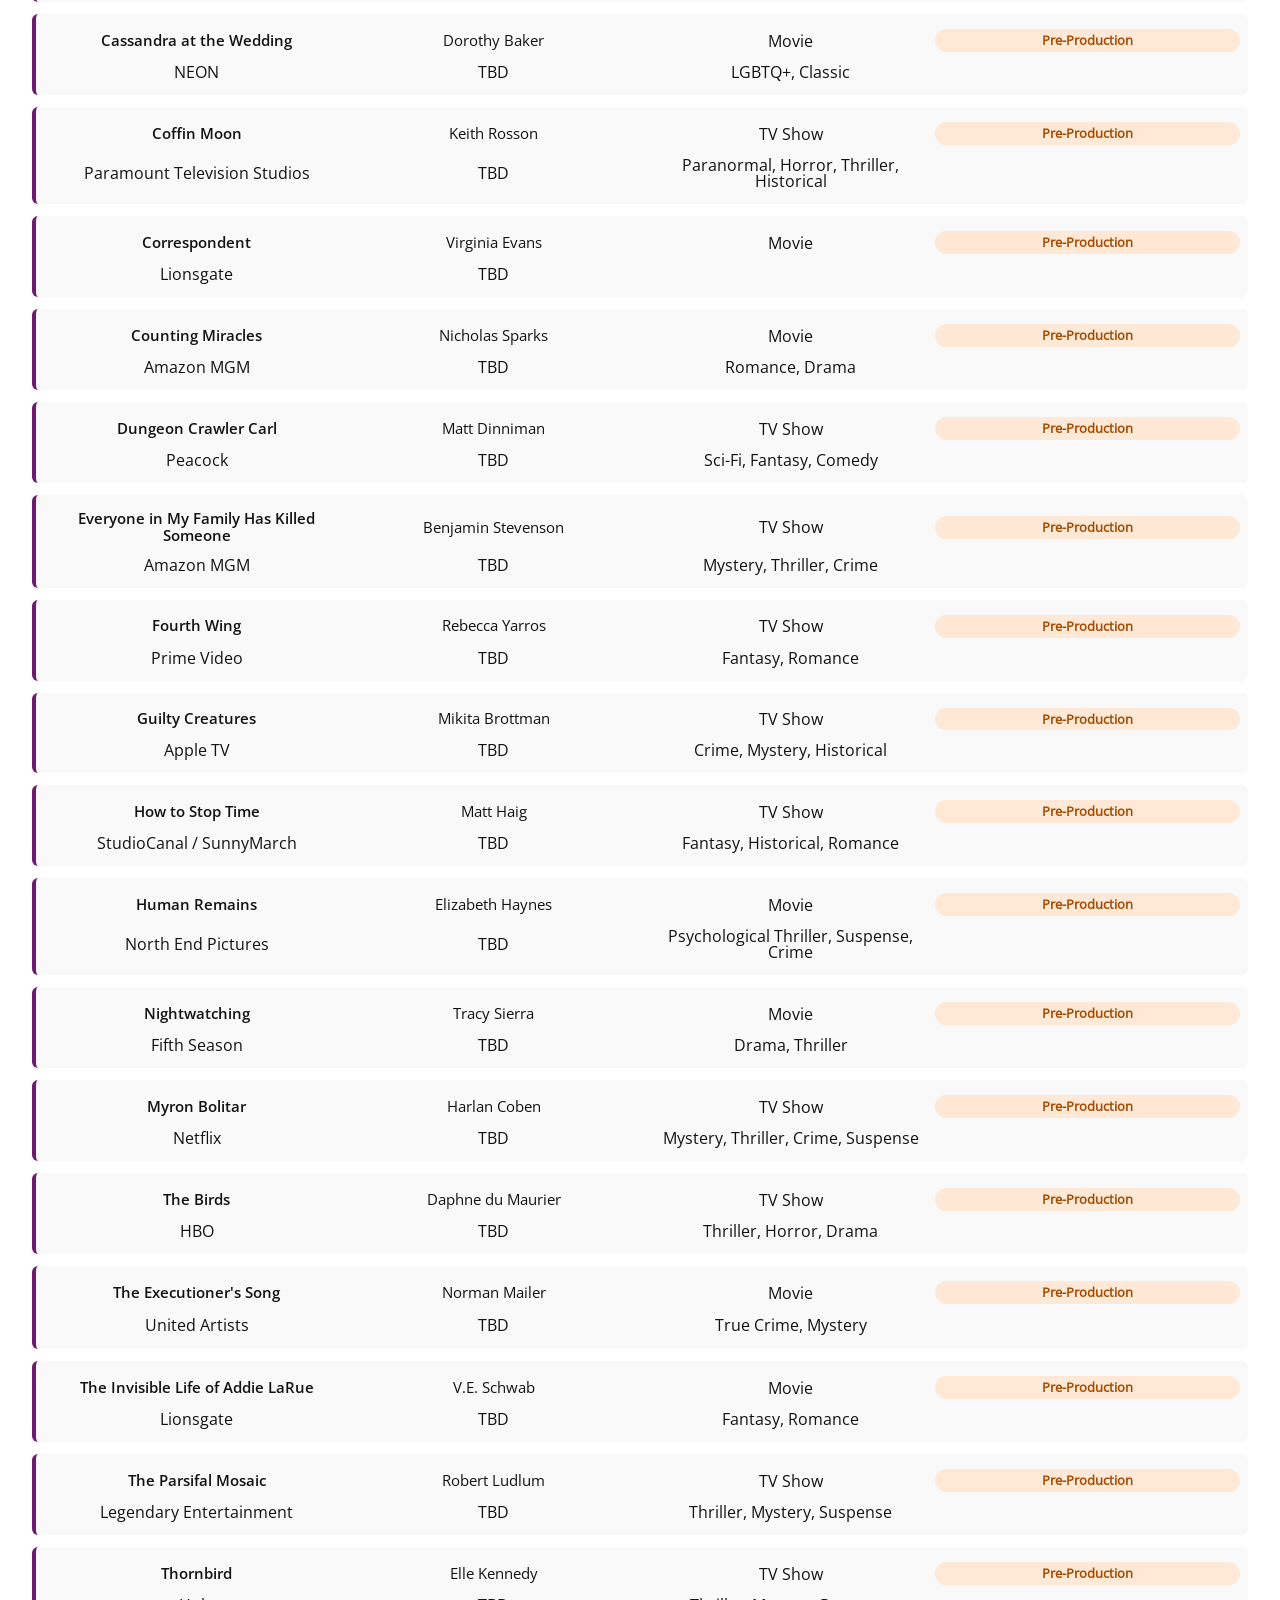
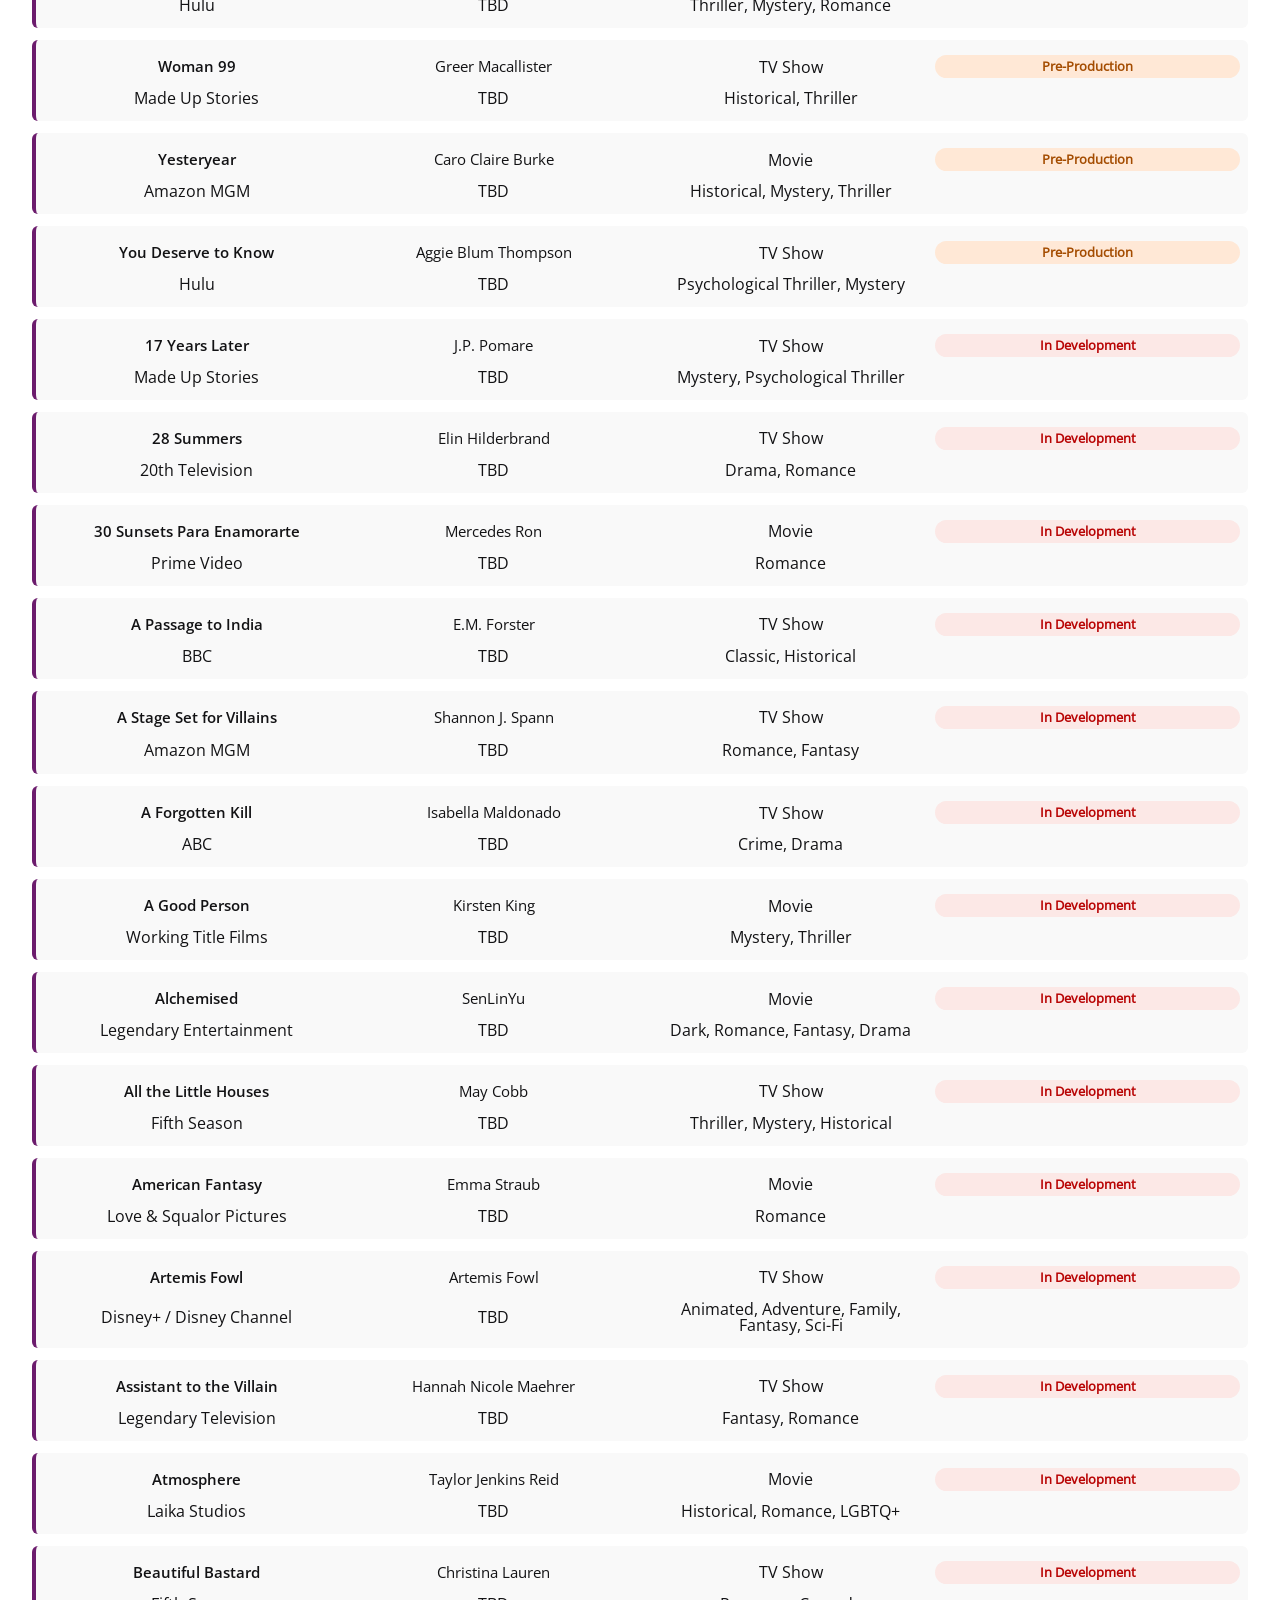
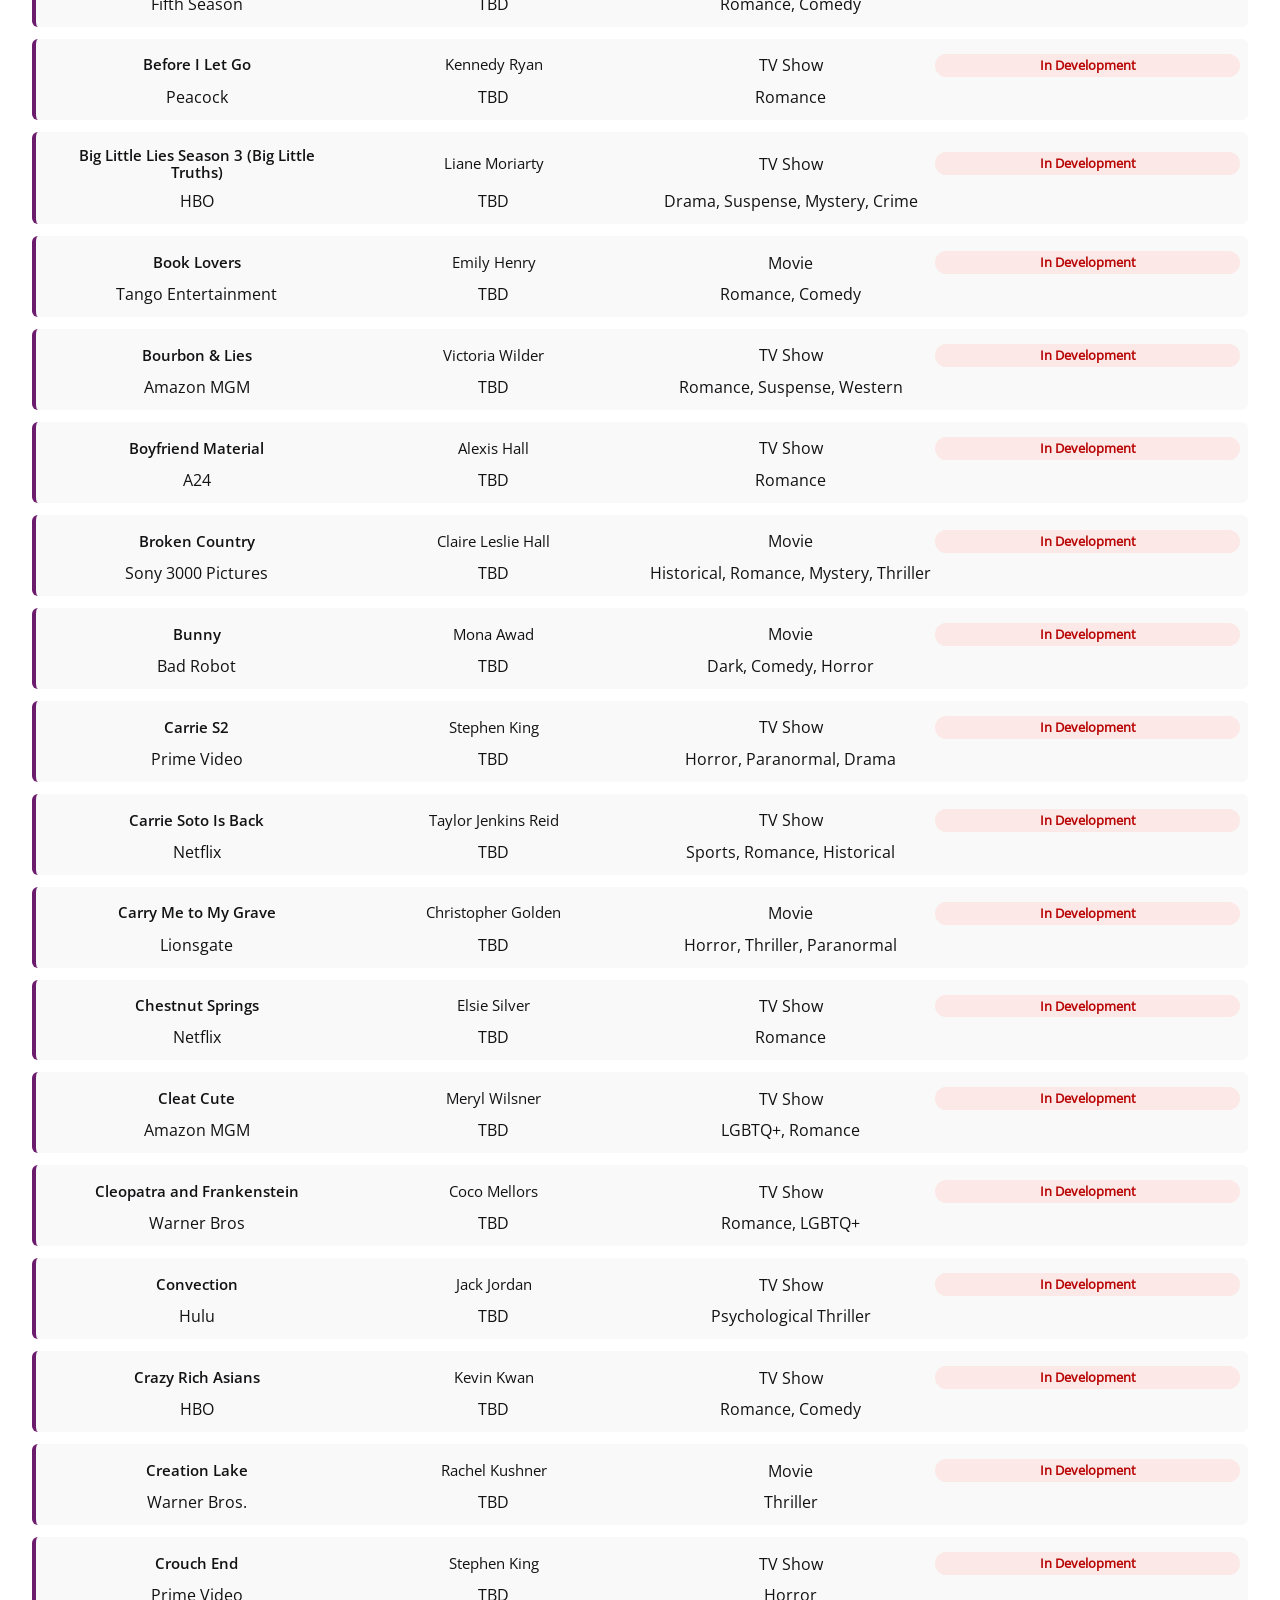
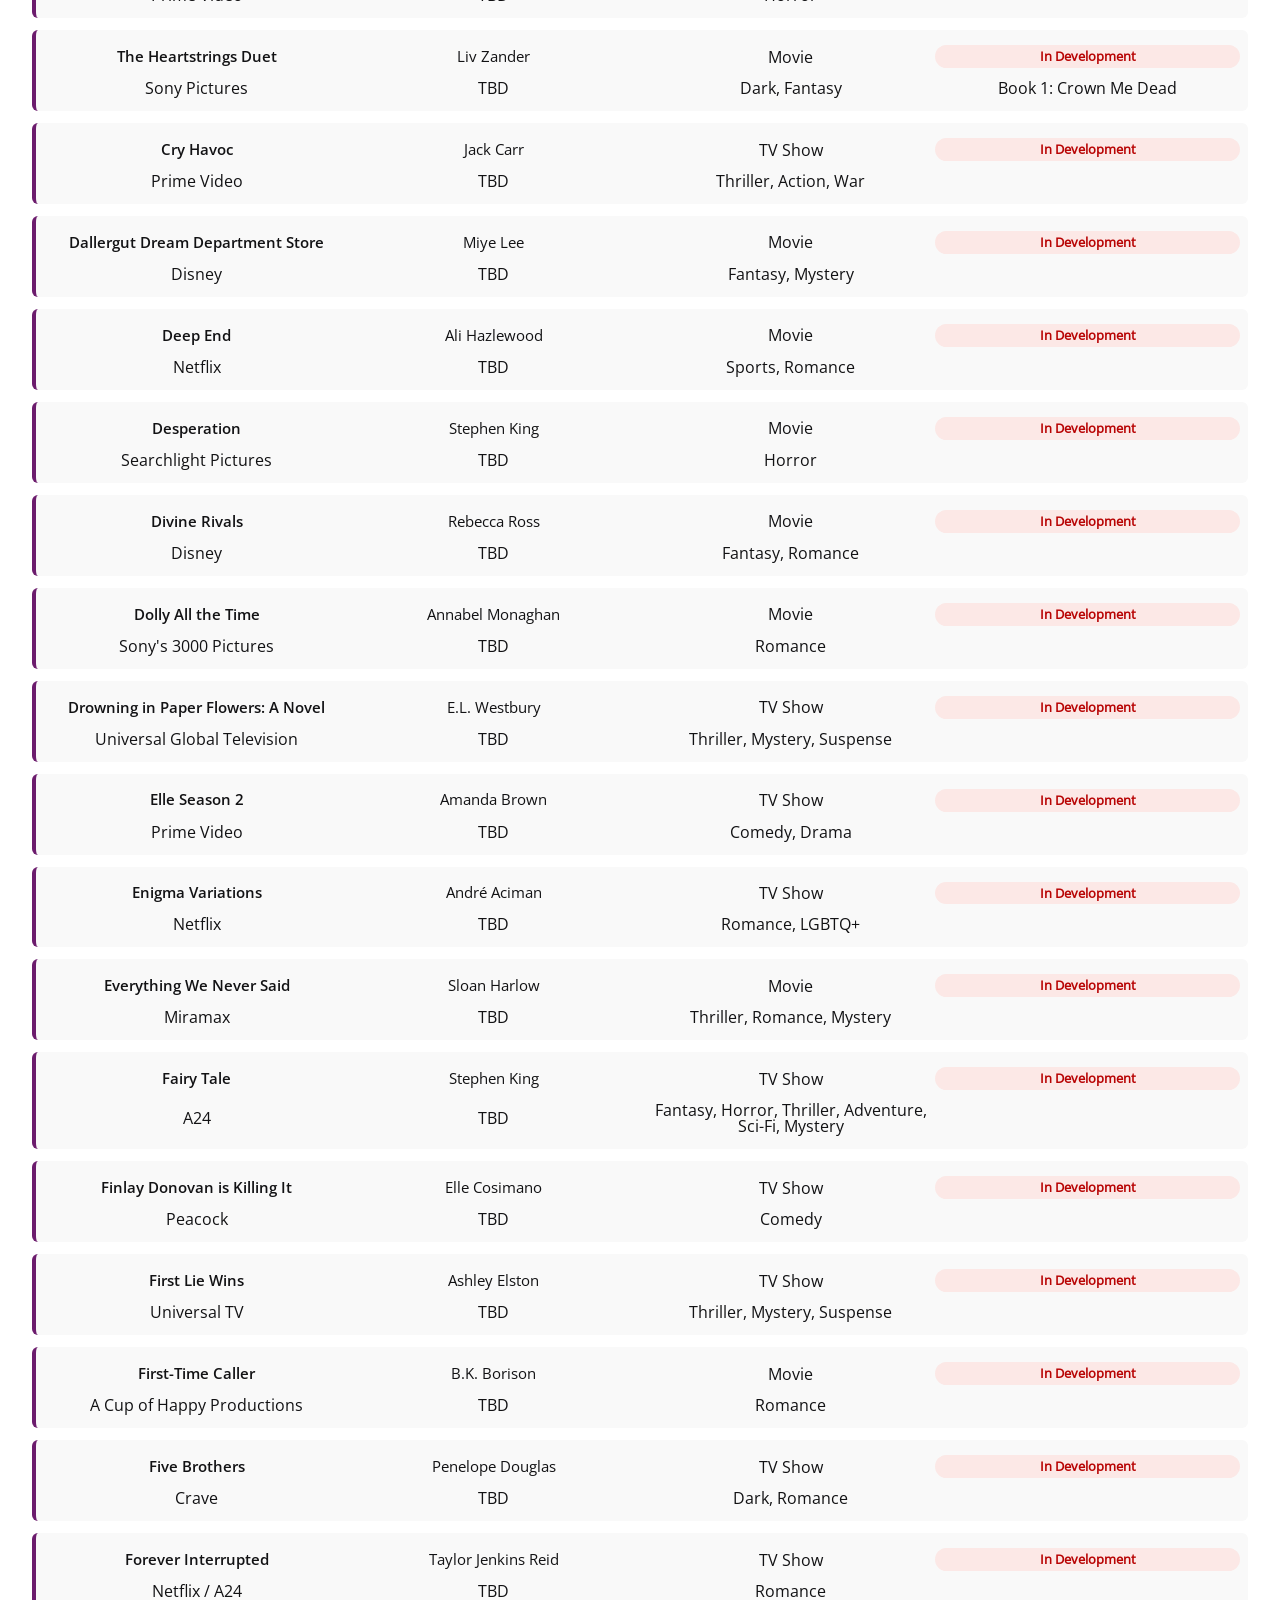
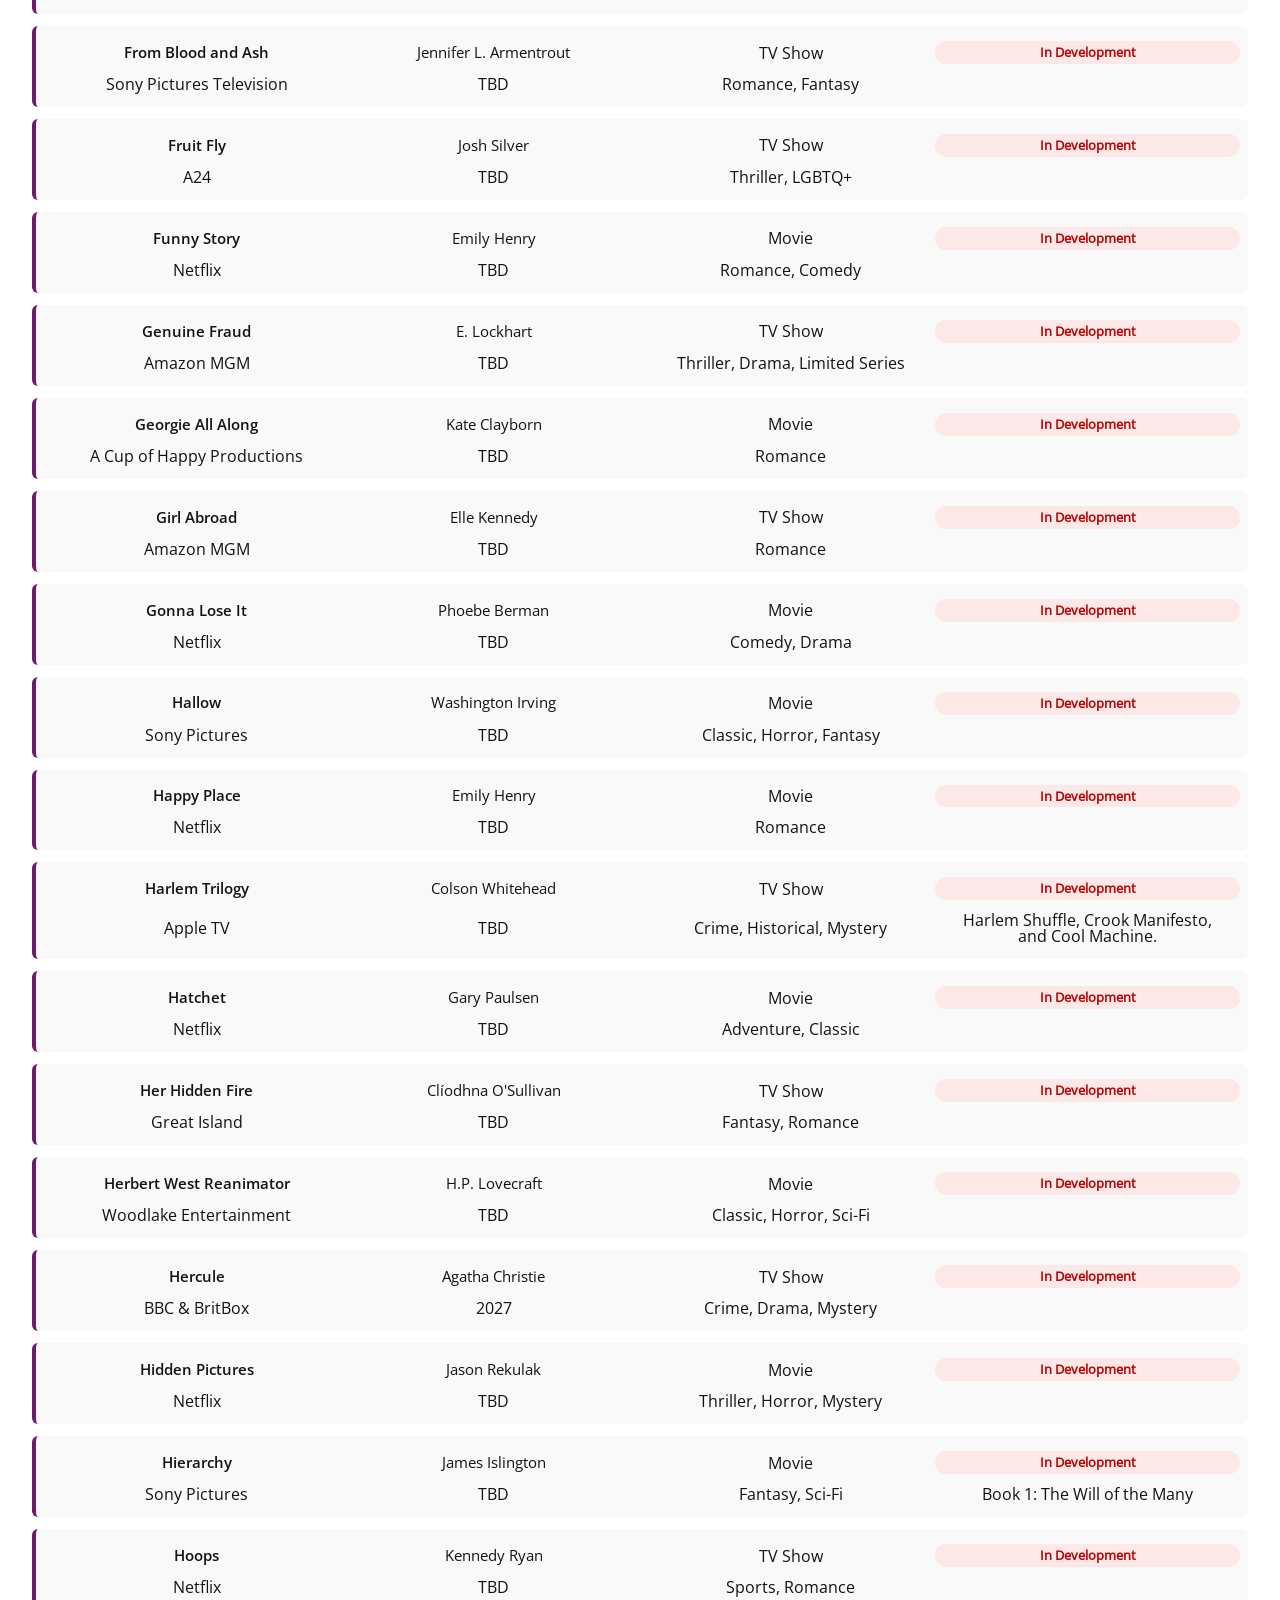
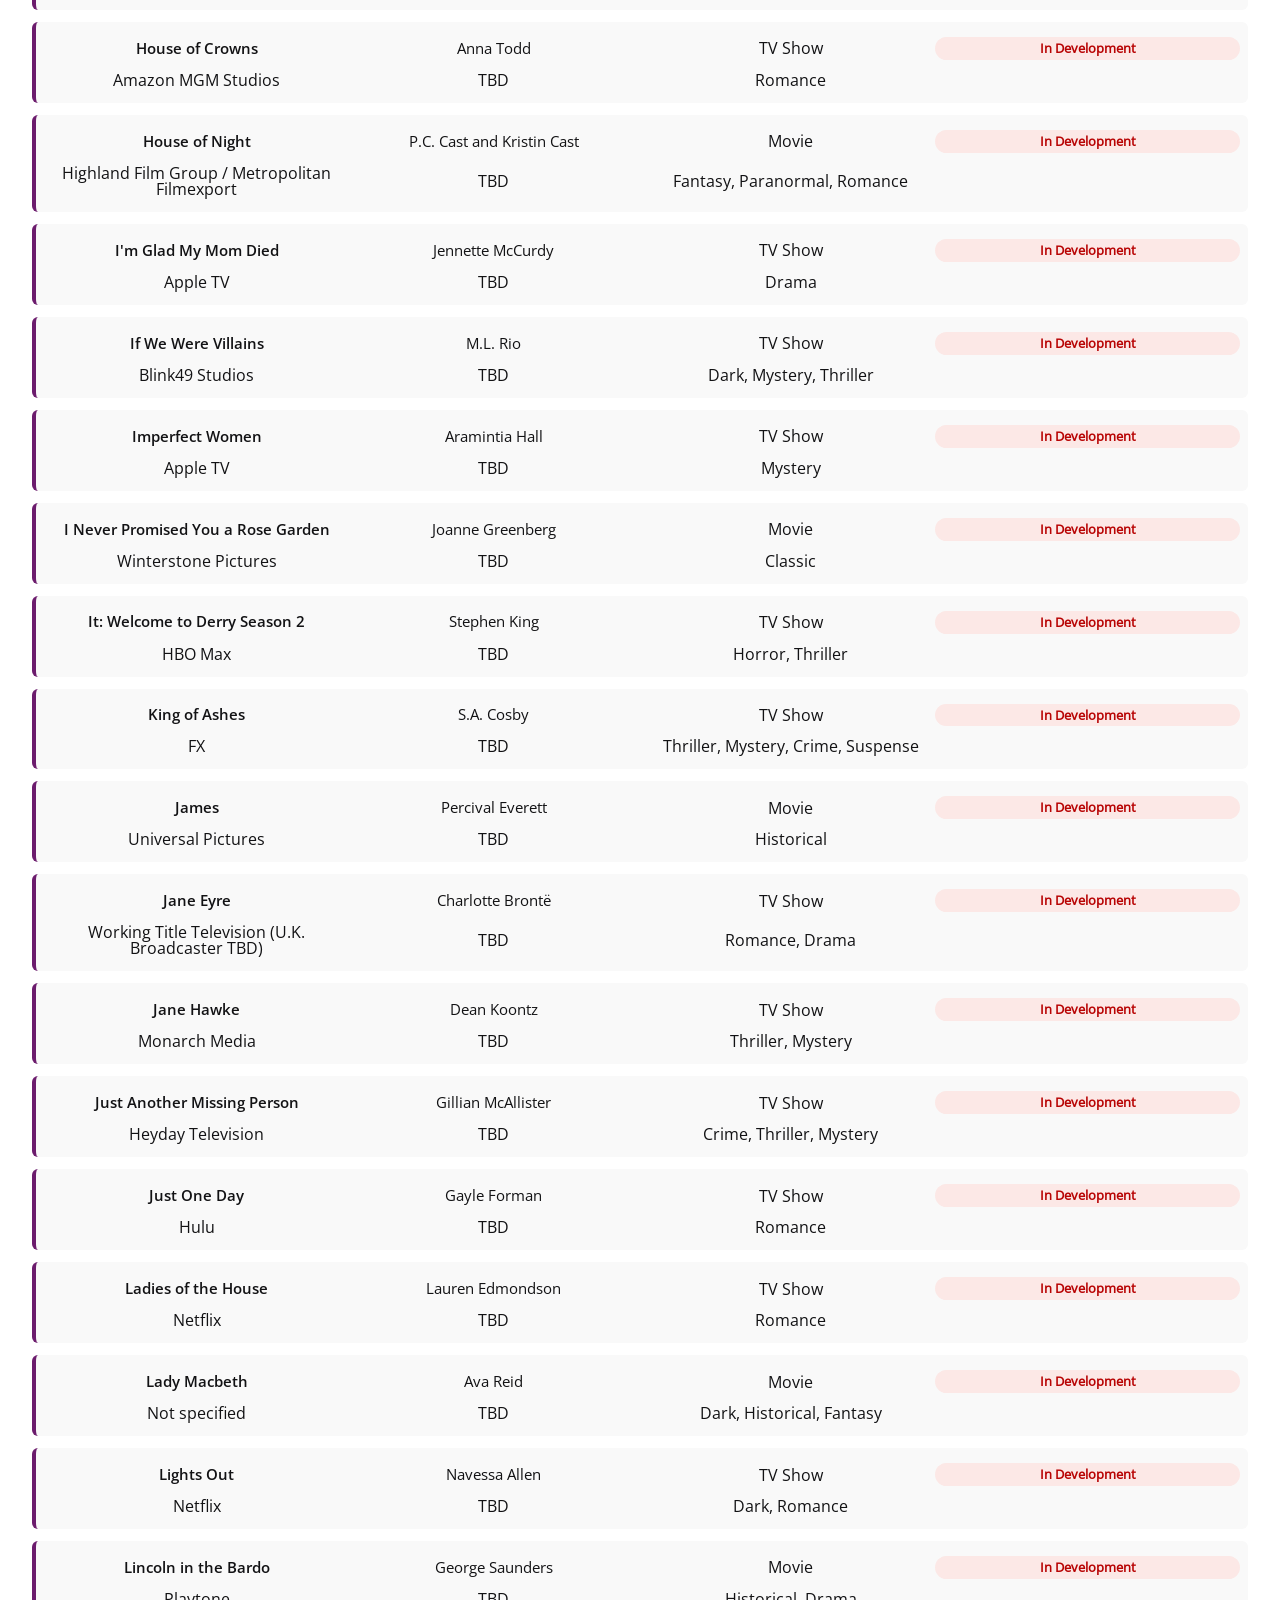
==== commit 2ccfa6d4: "Update anticipated adaptations with new entries Added new entries for 'Butcher & Blackbird', 'A Stag" ====
--- a/anticipated.adaptation.html
+++ b/anticipated.adaptation.html
@@ -479,6 +479,17 @@
     <div class="cell platform_cell network_cell"><span>Prime Video</span></div>
     <div class="cell platform_cell date_cell"><span>2027</span></div>
     <div class="cell platform_cell genre_cell"><span>Drama, Romance</span></div>
+    <div class="cell platform_cell"><span>Book 1 & 2: Binding 13 & Keeping 13</span></div>
+</div>
+
+<div class="grid_row data_row">
+    <div class="book_title">Butcher & Blackbird</div>
+    <div class="author_cell">Brynne Weaver</div>
+    <div class="cell"><span>Movie</span></div>
+    <span class="status_badge badge_yellow">Filming</span>
+    <div class="cell platform_cell network_cell"><span>Lyrical Media / Ryder Picture</span></div>
+    <div class="cell platform_cell date_cell"><span>TBD</span></div>
+    <div class="cell platform_cell genre_cell"><span>Dark, Romance, Thriller</span></div>
     <div class="cell platform_cell"><span></span></div>
 </div>
 
@@ -783,17 +794,6 @@
 </div>
 
 <div class="grid_row data_row">
-    <div class="book_title">Butcher & Blackbird</div>
-    <div class="author_cell">Brynne Weaver</div>
-    <div class="cell"><span>Movie</span></div>
-    <span class="status_badge badge_orange">Pre-Production</span>
-    <div class="cell platform_cell network_cell"><span>Lyrical Media / Ryder Picture</span></div>
-    <div class="cell platform_cell date_cell"><span>TBD</span></div>
-    <div class="cell platform_cell genre_cell"><span>Dark, Romance, Thriller</span></div>
-    <div class="cell platform_cell"><span></span></div>
-</div>
-
-<div class="grid_row data_row">
     <div class="book_title">Cassandra at the Wedding</div>
     <div class="author_cell">Dorothy Baker</div>
     <div class="cell"><span>Movie</span></div>
@@ -1047,6 +1047,17 @@
 </div>
 
 <div class="grid_row data_row">
+    <div class="book_title">A Stage Set for Villains</div>
+    <div class="author_cell">Shannon J. Spann</div>
+    <div class="cell"><span>TV Show</span></div>
+    <span class="status_badge badge_red">In Development</span>
+    <div class="cell platform_cell network_cell">Amazon MGM<span></span></div>
+    <div class="cell platform_cell date_cell"><span>TBD</span></div>
+    <div class="cell platform_cell genre_cell"><span>Romance, Fantasy</span></div>
+    <div class="cell platform_cell"><span></span></div>
+</div>
+
+<div class="grid_row data_row">
     <div class="book_title">A Forgotten Kill</div>
     <div class="author_cell">Isabella Maldonado</div>
     <div class="cell"><span>TV Show</span></div>
@@ -1617,6 +1628,17 @@
     <div class="cell platform_cell date_cell"><span>TBD</span></div>
     <div class="cell platform_cell genre_cell"><span>Romance</span></div>
     <div class="cell platform_cell"><span></span></div>
+</div>
+
+<div class="grid_row data_row">
+    <div class="book_title">Harlem Trilogy</div>
+    <div class="author_cell">Colson Whitehead</div>
+    <div class="cell"><span>TV Show</span></div>
+    <span class="status_badge badge_red">In Development</span>
+    <div class="cell platform_cell network_cell"><span>Apple TV</span></div>
+    <div class="cell platform_cell date_cell"><span>TBD</span></div>
+    <div class="cell platform_cell genre_cell"><span>Crime, Historical, Mystery</span></div>
+    <div class="cell platform_cell"><span>Harlem Shuffle, Crook Manifesto, and Cool Machine.</span></div>
 </div>
 
 <div class="grid_row data_row">
@@ -2820,6 +2842,17 @@
 </div>
 
 <div class="grid_row data_row">
+    <div class="book_title">The Heart in Winter</div>
+    <div class="author_cell">Kevin Barry</div>
+    <div class="cell"><span>Movie</span></div>
+    <span class="status_badge badge_red">In Development</span>
+    <div class="cell platform_cell network_cell"><span>Tango Entertainment / Focus Features</span></div>
+    <div class="cell platform_cell date_cell"><span>TBD</span></div>
+    <div class="cell platform_cell genre_cell"><span>Historical, Western</span></div>
+    <div class="cell platform_cell"><span></span></div>
+</div>
+
+<div class="grid_row data_row">
     <div class="book_title">The Heartstrings Duet</div>
     <div class="author_cell">Liv Zander</div>
     <div class="cell"><span>Movie</span></div>
@@ -3249,6 +3282,17 @@
 </div>
 
 <div class="grid_row data_row">
+    <div class="book_title">The Tenant</div>
+    <div class="author_cell">Freida McFadden</div>
+    <div class="cell"><span>Movie</span></div>
+    <span class="status_badge badge_red">In Development</span>
+    <div class="cell platform_cell network_cell"><span>Amazon MGM Studios</span></div>
+    <div class="cell platform_cell date_cell"><span>TBD</span></div>
+    <div class="cell platform_cell genre_cell"><span>Psychological Thriller, Mystery</span></div>
+    <div class="cell platform_cell"><span></span></div>
+</div>
+
+<div class="grid_row data_row">
     <div class="book_title">The Things We Leave Unfinished</div>
     <div class="author_cell">Rebecca Yarros</div>
     <div class="cell"><span>Movie</span></div>
@@ -3324,6 +3368,18 @@
     <div class="cell platform_cell genre_cell"><span>Romance, Comedy</span></div>
     <div class="cell platform_cell"><span></span></div>
 </div>
+
+<div class="grid_row data_row">
+    <div class="book_title">The Vampire Lestat Season 4</div>
+    <div class="author_cell">Anne Rice</div>
+    <div class="cell"><span>TV Show</span></div>
+    <span class="status_badge badge_red">In Development</span>
+    <div class="cell platform_cell network_cell"><span>AMC</span></div>
+    <div class="cell platform_cell date_cell"><span>TBD</span></div>
+    <div class="cell platform_cell genre_cell"><span>Fantasy, Paranormal</span></div>
+    <div class="cell platform_cell"><span></span></div>
+</div>
+
 
 <div class="grid_row data_row">
     <div class="book_title">The View From Lake Como</div>
--- a/css/styles.css
+++ b/css/styles.css
@@ -397,7 +397,7 @@
 
 .card_grid.date_cards {
   display: grid;
-  grid-template-columns: repeat(3, 1fr); /* Creates 3 equal columns */
+  grid-template-columns: repeat(3, minmax(0, 1fr));
   gap: 32px;
   align-items: start;
 }
@@ -410,16 +410,8 @@
   border-radius: 8px; 
 }
 
-.card_grid.date_cards {
-  display: flex;
-  justify-content: space-between;
-  gap: 32px;
-  flex-wrap: wrap; 
-}
-
 .ad_card {
-  flex: 1;
-  min-width: 250px; 
+  min-width: 0;
 }
 
 .ad_card_title {
@@ -464,7 +456,7 @@
 
 .date_cards {
     display: grid;
-    grid-template-columns: repeat(auto-fit, minmax(200px, 1fr));
+    grid-template-columns: repeat(3, minmax(0, 1fr));
 }
 
 .trailer_cards {
@@ -1594,7 +1586,13 @@
         overflow-wrap: anywhere;
     }
 
-    .home_page .card_grid.date_cards,
+    .home_page .card_grid.date_cards {
+        display: grid;
+        width: 100%;
+        grid-template-columns: repeat(3, minmax(0, 1fr));
+        gap: 8px;
+    }
+
     .home_page .card_grid.trailer_cards {
         display: grid;
         width: 100%;
